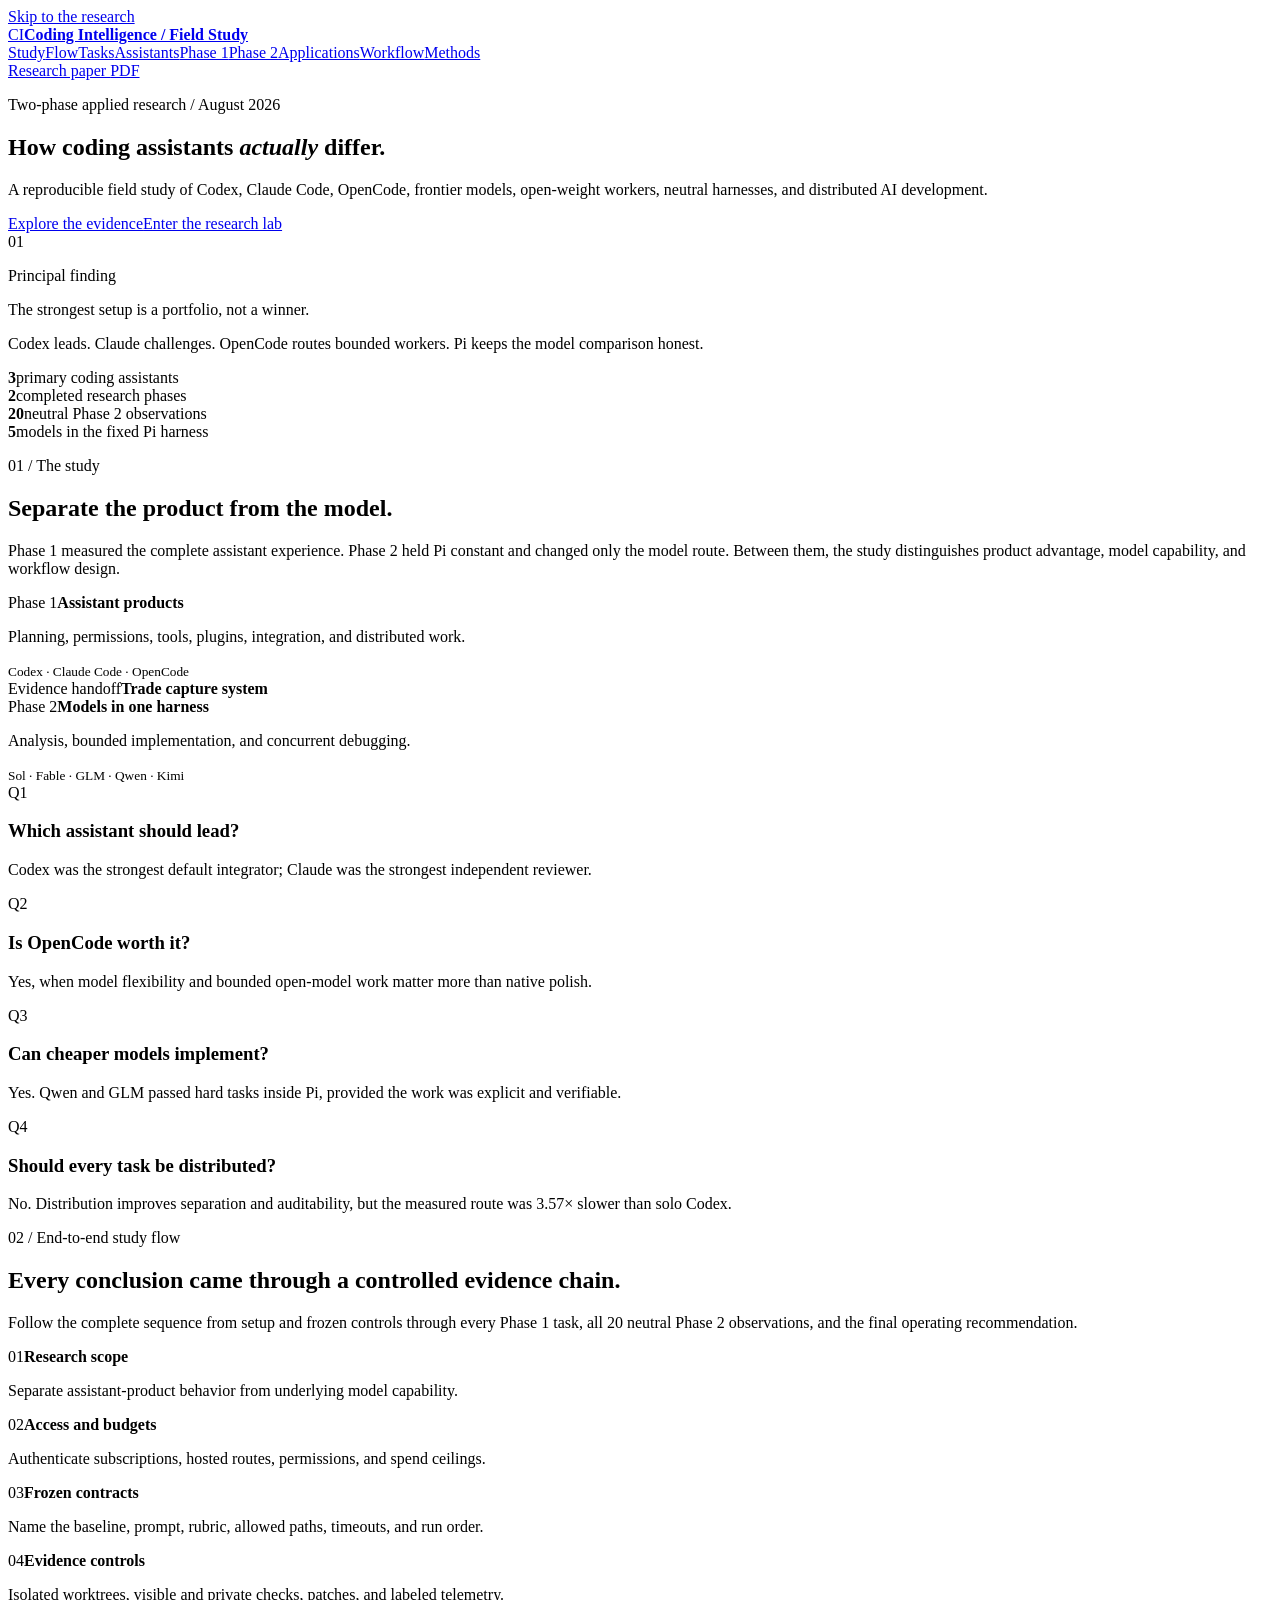
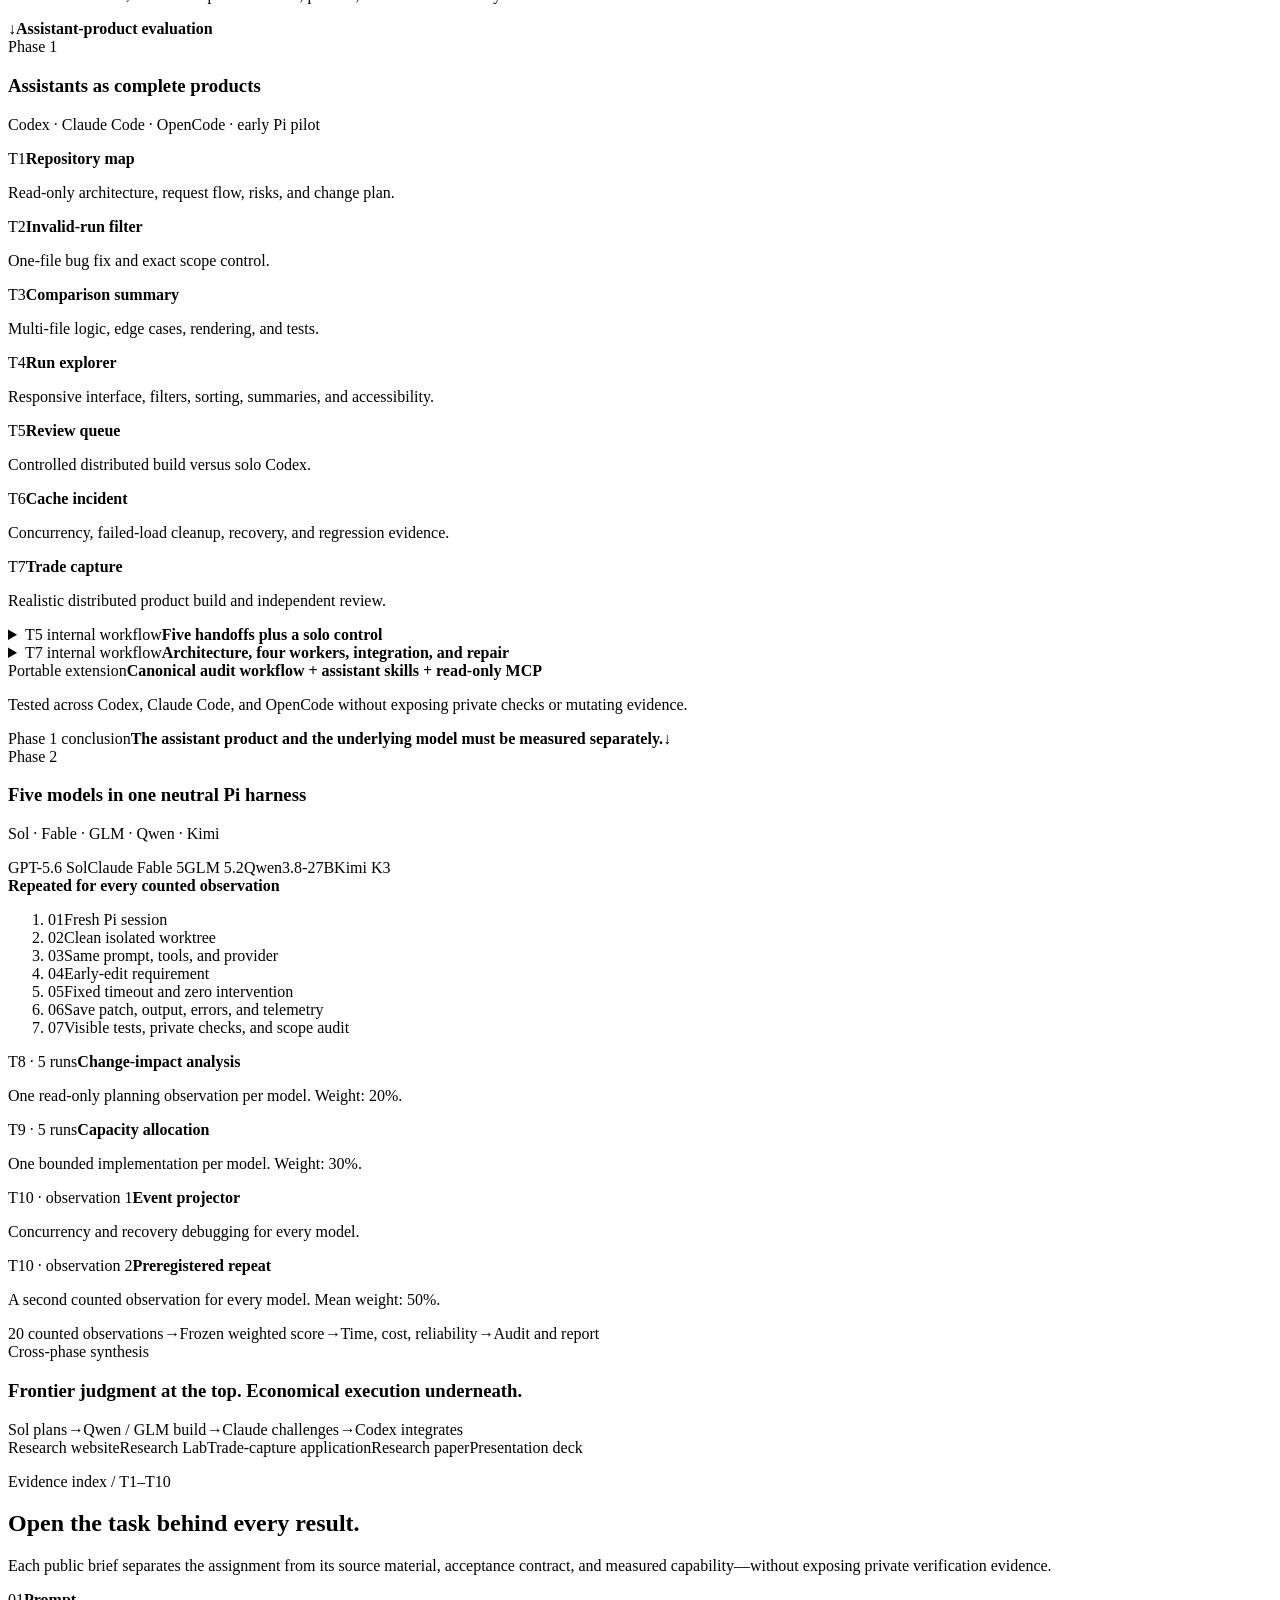
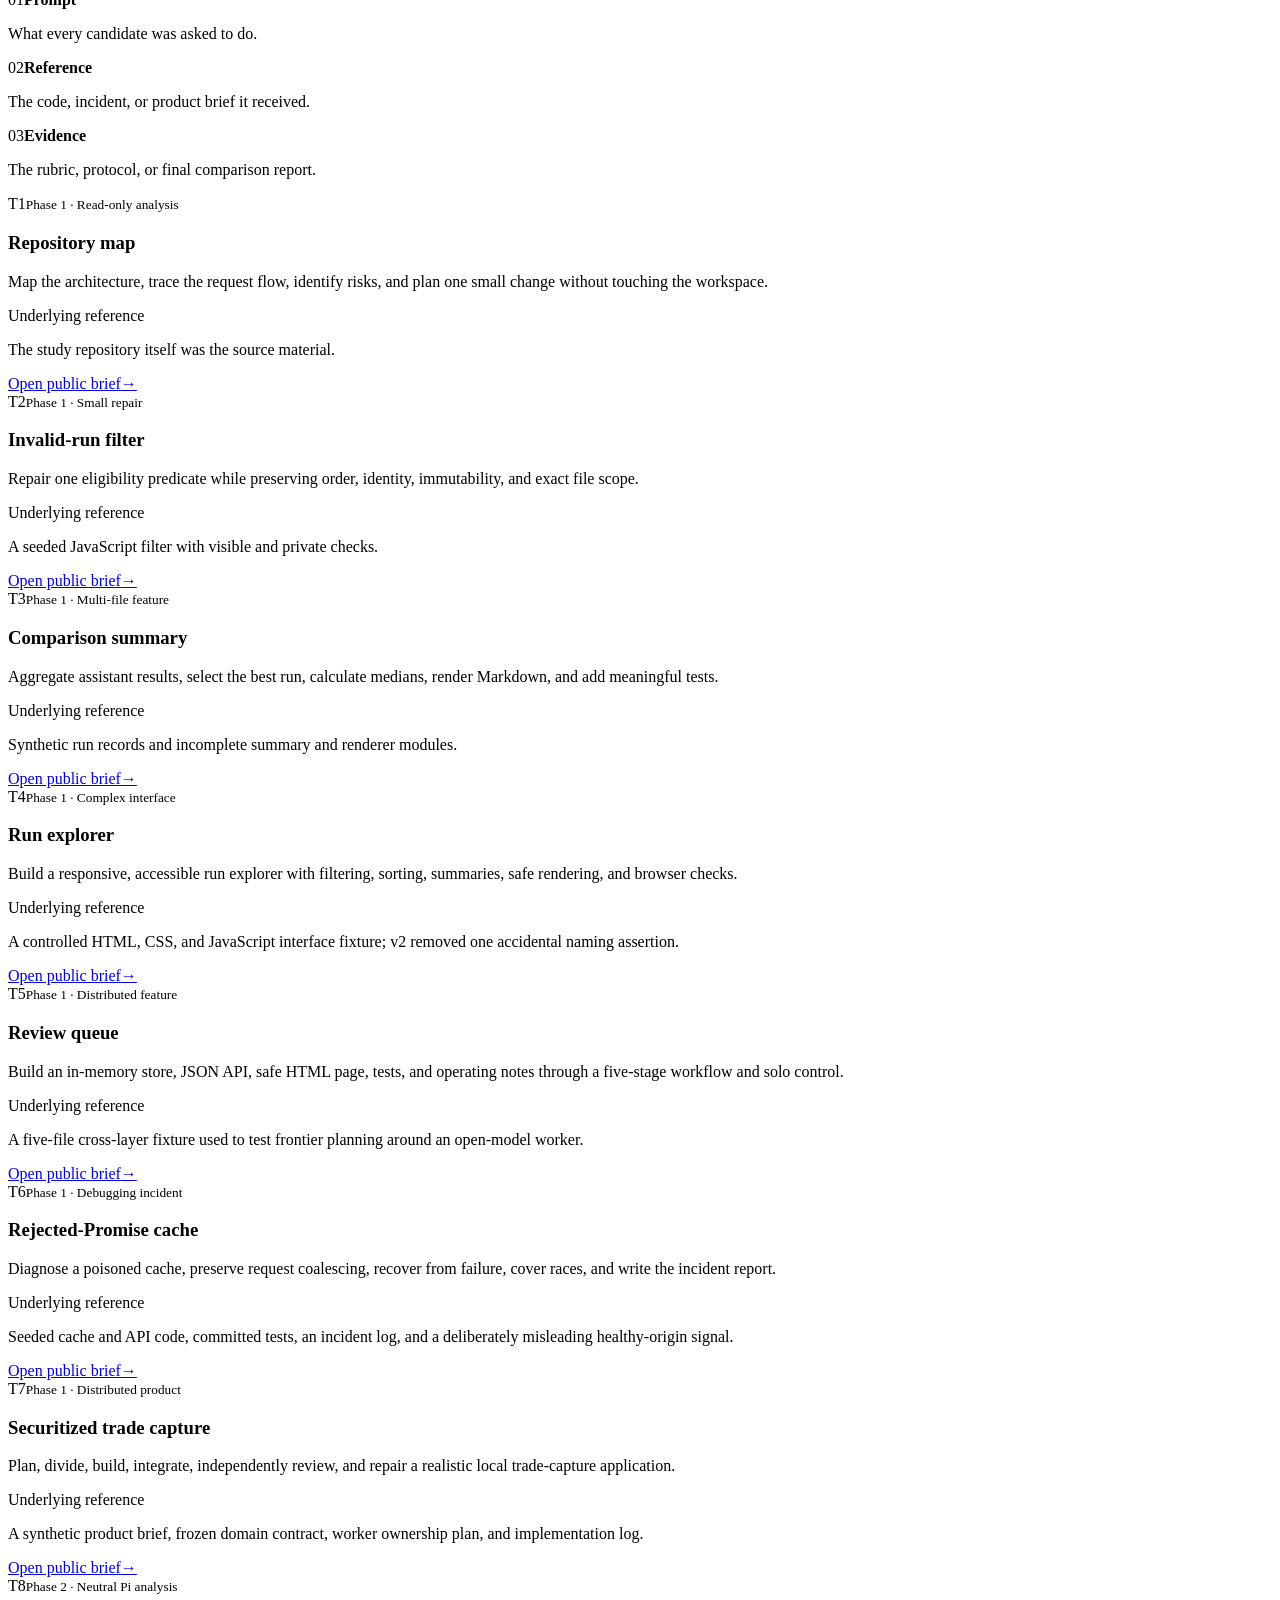
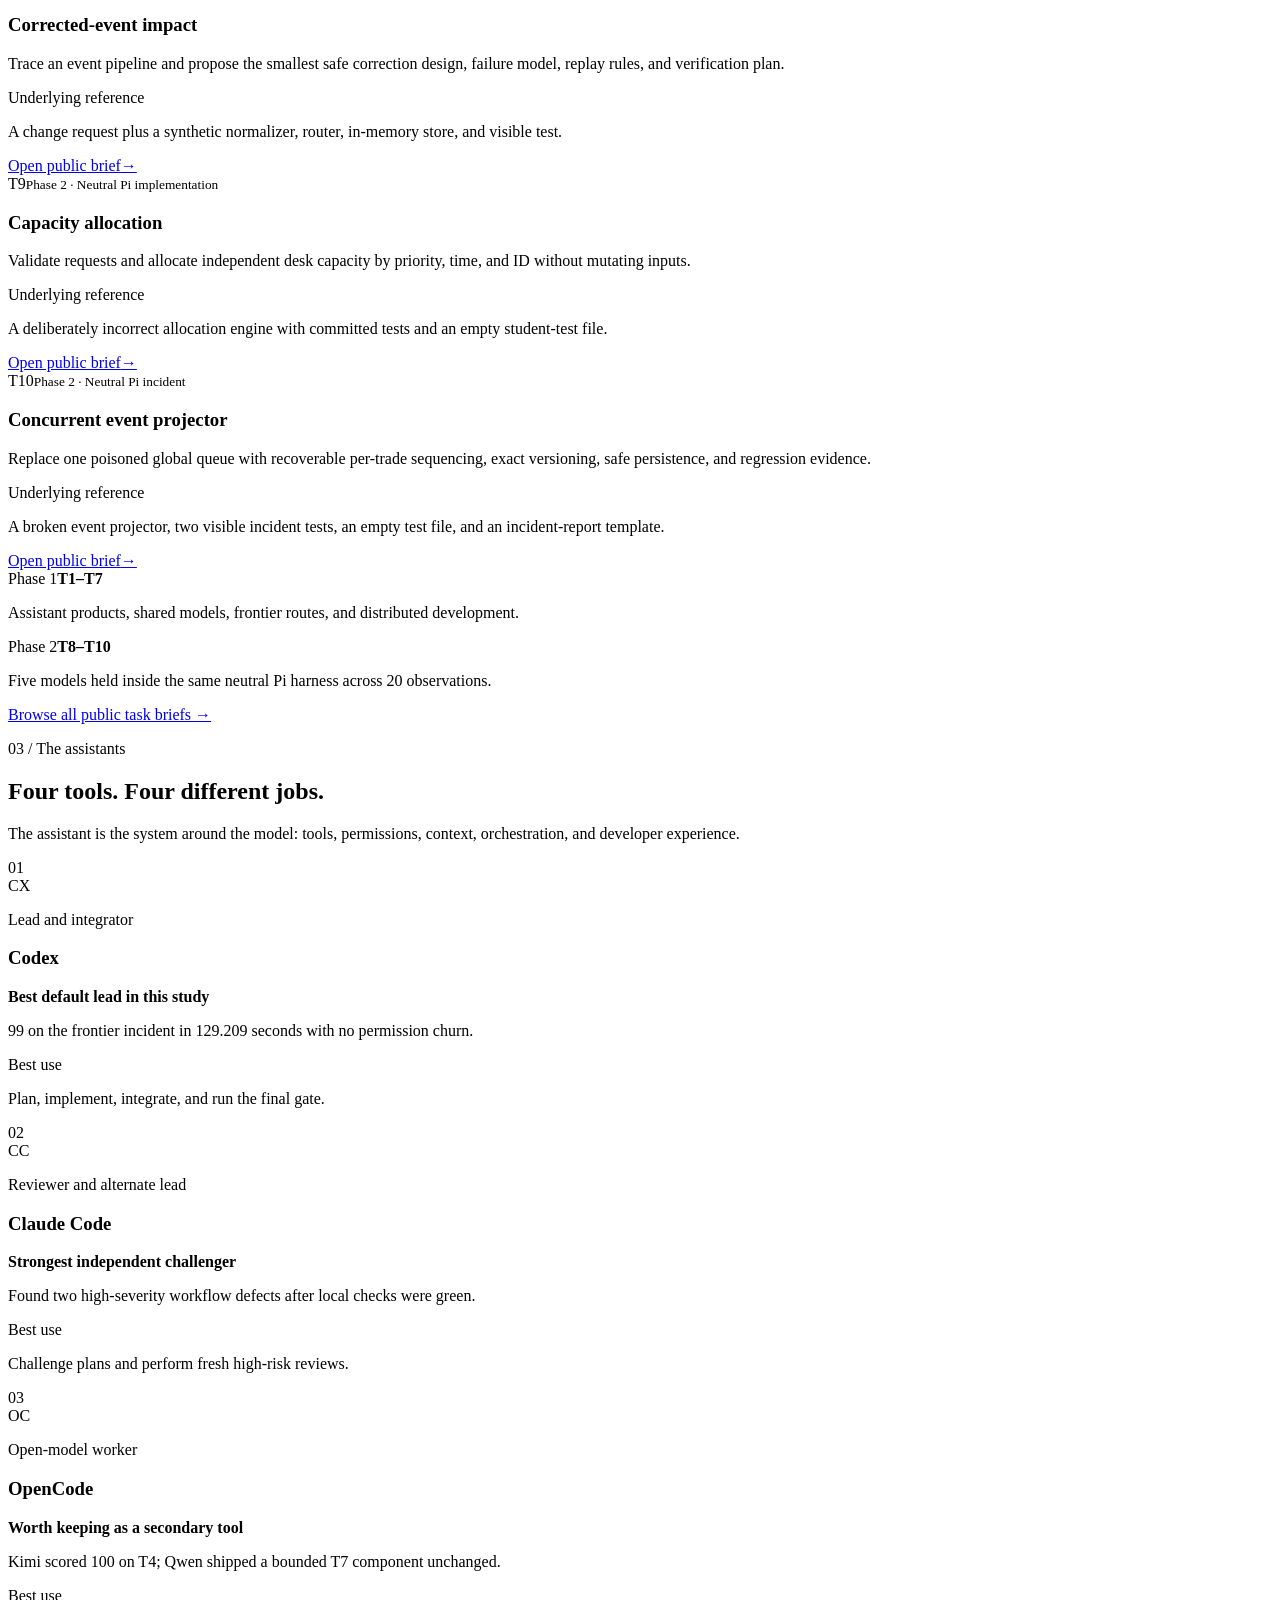
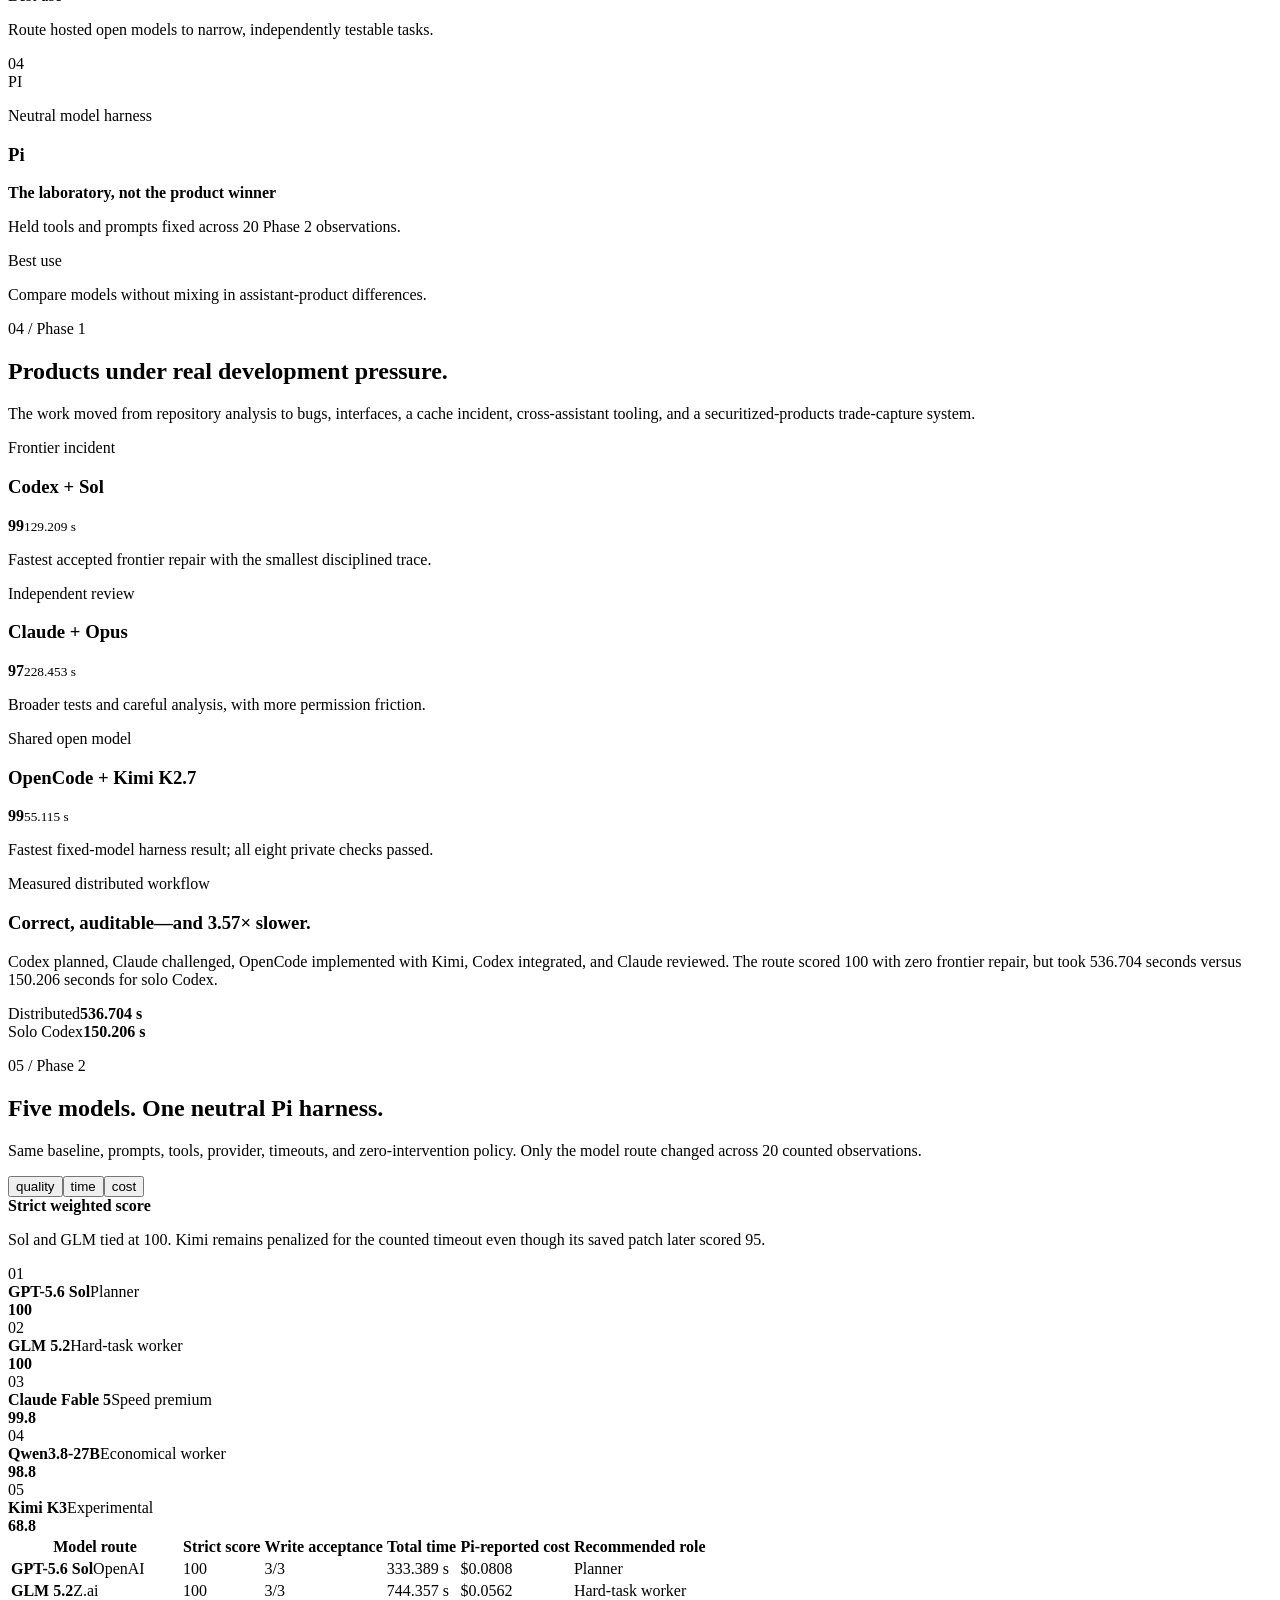
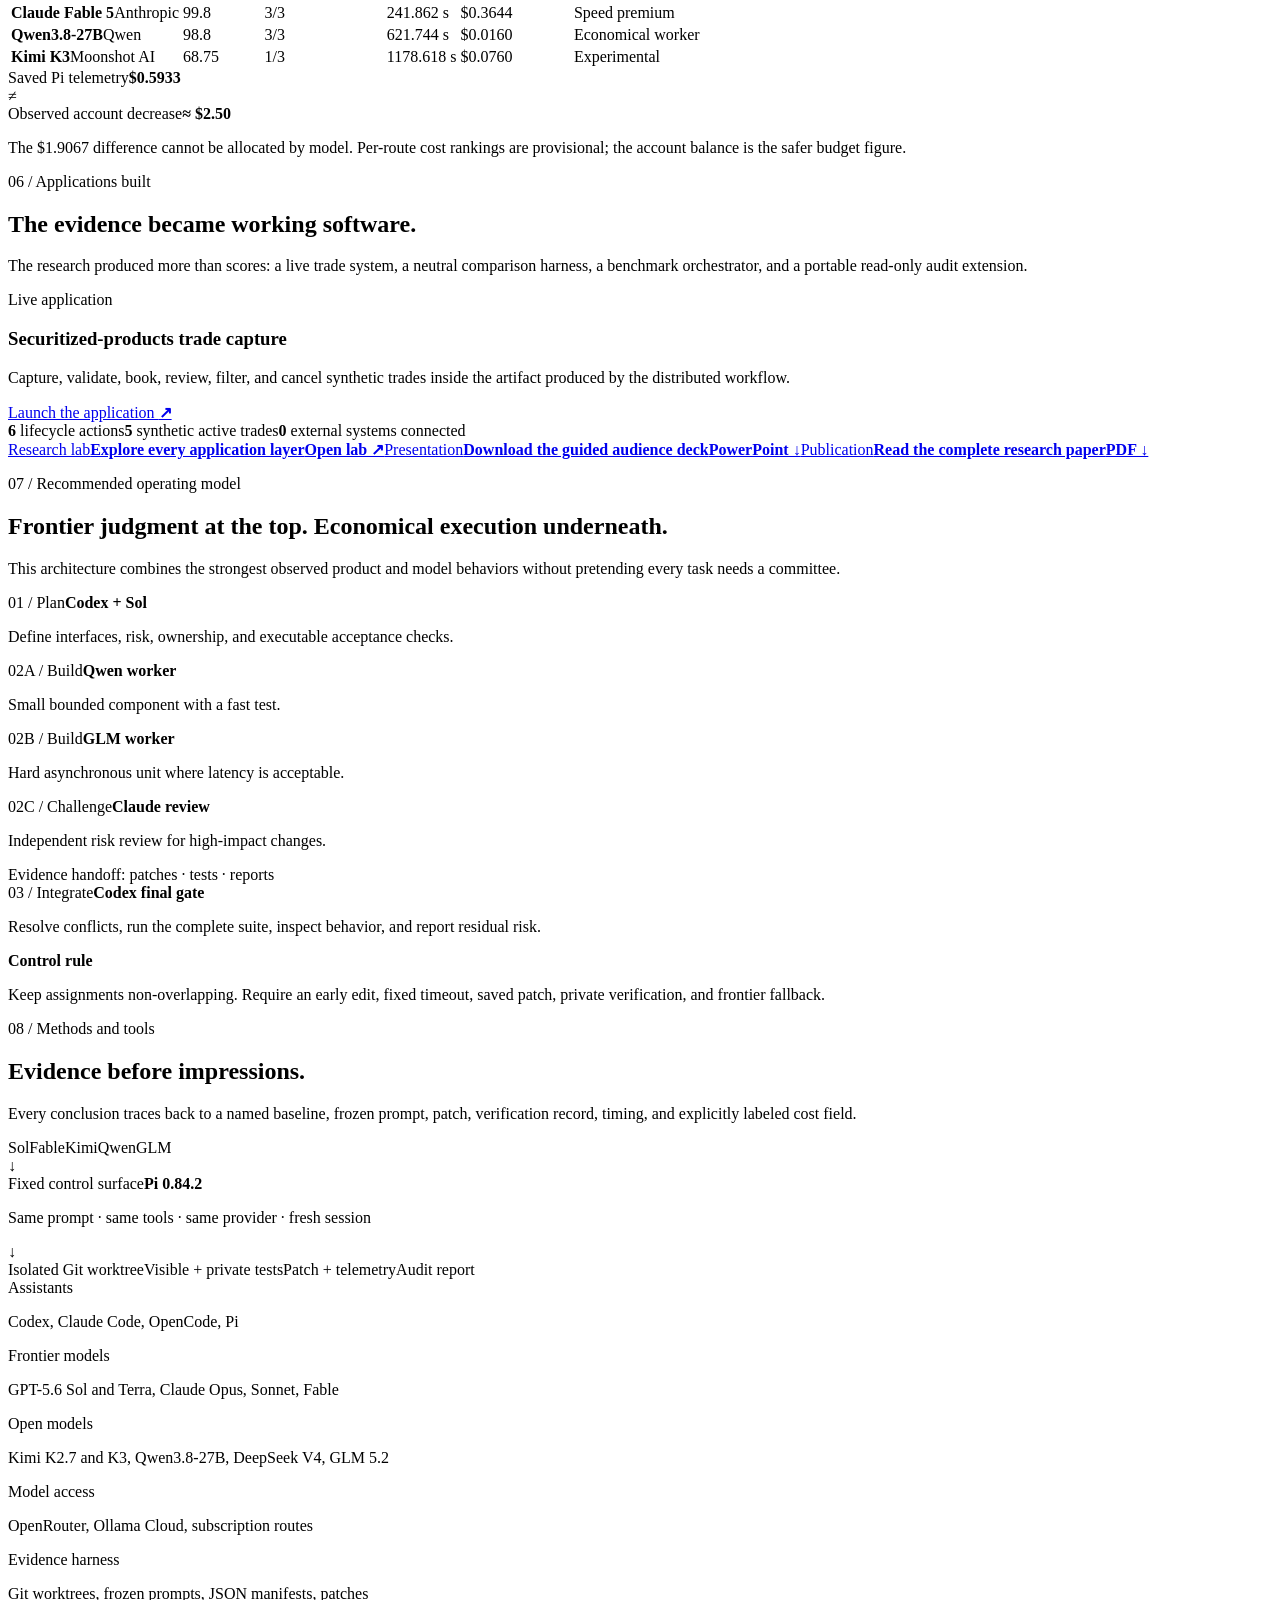
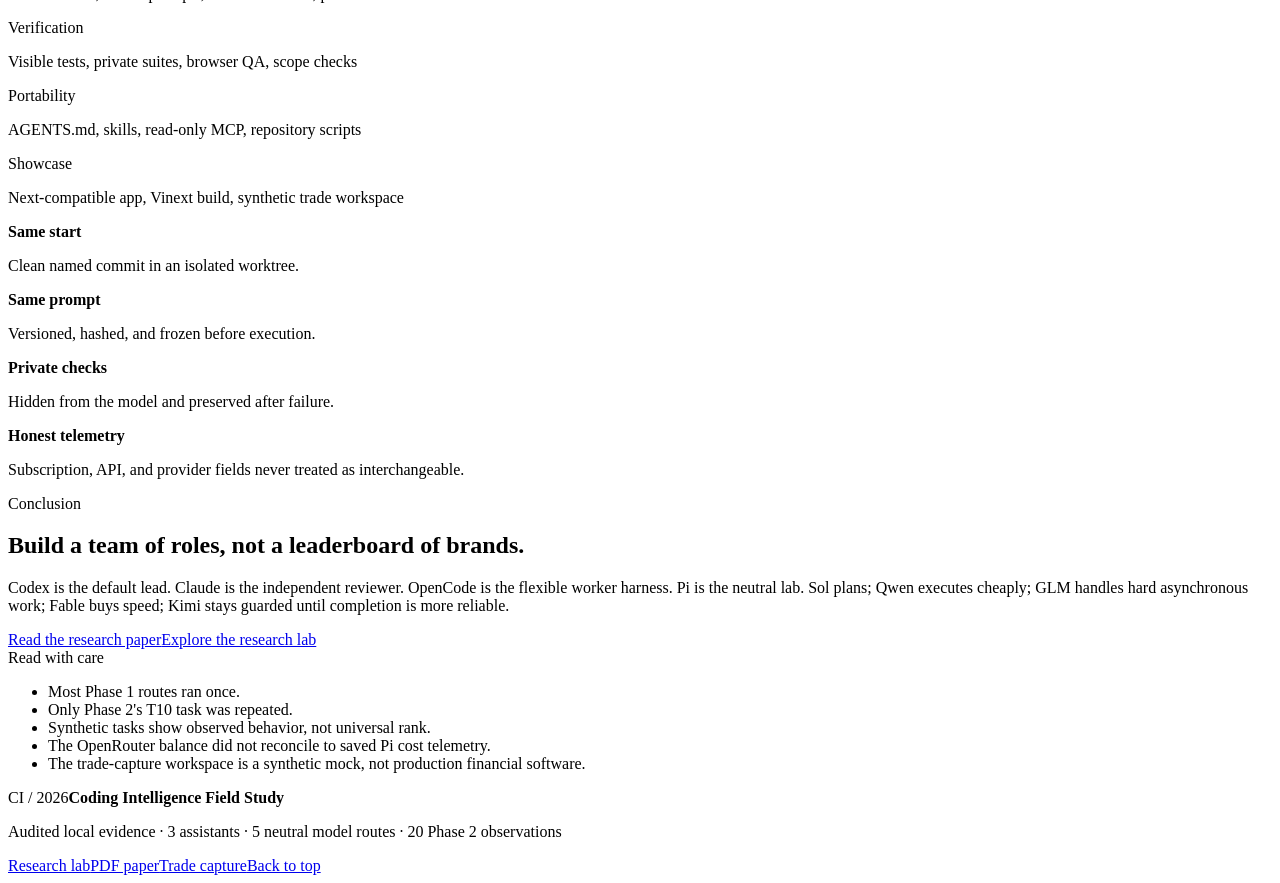
==== index.html @ 5eed21c1 "Publish self-contained task evidence briefs" ====
<!DOCTYPE html><html lang="en"><head><meta charSet="utf-8"/><meta name="viewport" content="width=device-width, initial-scale=1"/><link rel="preload" href="/coding-intelligence-field-study/_next/static/media/797e433ab948586e-s.p.08e28id.o-okb.woff2" as="font" crossorigin="" type="font/woff2"/><link rel="preload" href="/coding-intelligence-field-study/_next/static/media/caa3a2e1cccd8315-s.p.09~u27dqhyhd6.woff2" as="font" crossorigin="" type="font/woff2"/><link rel="stylesheet" href="/coding-intelligence-field-study/_next/static/chunks/0q8qmk-scejjh.css" data-precedence="next"/><link rel="preload" as="script" fetchPriority="low" href="/coding-intelligence-field-study/_next/static/chunks/0ht900cau6_ur.js"/><script src="/coding-intelligence-field-study/_next/static/chunks/054.mq1nx3nn-.js" async=""></script><script src="/coding-intelligence-field-study/_next/static/chunks/07lhk_q6pmm3r.js" async=""></script><script src="/coding-intelligence-field-study/_next/static/chunks/turbopack-10d4lg9v10xrq.js" async=""></script><script src="/coding-intelligence-field-study/_next/static/chunks/0dbhjjzl8qfwv.js" async=""></script><script src="/coding-intelligence-field-study/_next/static/chunks/0am-6v_j3~7bk.js" async=""></script><meta name="next-size-adjust" content=""/><title>Coding Intelligence Field Study | Assistants, Models, Orchestration</title><meta name="description" content="An evidence-backed field study of Codex, Claude Code, OpenCode, frontier and open-weight models, neutral harnesses, and distributed AI development."/><meta property="og:title" content="Coding Intelligence Field Study | Assistants, Models, Orchestration"/><meta property="og:description" content="An evidence-backed field study of Codex, Claude Code, OpenCode, frontier and open-weight models, neutral harnesses, and distributed AI development."/><meta property="og:image" content="http://localhost:3000/coding-intelligence-field-study/og.png"/><meta property="og:image:width" content="1717"/><meta property="og:image:height" content="916"/><meta property="og:type" content="website"/><meta name="twitter:card" content="summary_large_image"/><meta name="twitter:title" content="Coding Intelligence Field Study | Assistants, Models, Orchestration"/><meta name="twitter:description" content="An evidence-backed field study of Codex, Claude Code, OpenCode, frontier and open-weight models, neutral harnesses, and distributed AI development."/><meta name="twitter:image" content="http://localhost:3000/coding-intelligence-field-study/og.png"/><script src="/coding-intelligence-field-study/_next/static/chunks/03~yq9q893hmn.js" noModule=""></script></head><body class="geist_a71539c9-module__T19VSG__variable geist_mono_8d43a2aa-module__8Li5zG__variable antialiased"><div hidden=""><!--$--><!--/$--></div><a class="skip-link" href="#main-content">Skip to the research</a><div class="reading-progress" aria-hidden="true"><span style="width:0%"></span></div><header class="research-header"><a class="research-brand" href="#top" aria-label="Coding Intelligence Field Study home"><span>CI</span><strong>Coding Intelligence / Field Study</strong></a><nav aria-label="Research sections"><a href="#story">Study</a><a href="#study-flow">Flow</a><a href="#task-reference">Tasks</a><a href="#assistants">Assistants</a><a href="#phase-one">Phase 1</a><a href="#phase-two">Phase 2</a><a href="#applications">Applications</a><a href="#orchestration">Workflow</a><a href="#methods">Methods</a></nav><a class="header-paper-link" href="/coding-intelligence-field-study/research-paper.pdf">Research paper <span>PDF</span></a></header><main id="main-content"><section class="research-hero" id="top"><div class="hero-grid" aria-hidden="true"></div><div class="hero-copy"><p class="overline">Two-phase applied research / August 2026</p><h1>How coding assistants <em>actually</em> differ.</h1><p class="hero-lede">A reproducible field study of Codex, Claude Code, OpenCode, frontier models, open-weight workers, neutral harnesses, and distributed AI development.</p><div class="hero-actions"><a class="button button-primary" href="#story">Explore the evidence</a><a class="button button-secondary" href="/coding-intelligence-field-study/lab/">Enter the research lab</a></div></div><aside class="hero-finding" aria-label="Principal finding"><span class="finding-index">01</span><p class="finding-label">Principal finding</p><p class="finding-quote">The strongest setup is a portfolio, not a winner.</p><div class="finding-rule"></div><p>Codex leads. Claude challenges. OpenCode routes bounded workers. Pi keeps the model comparison honest.</p></aside><div class="hero-stats" aria-label="Study totals"><div><strong>3</strong><span>primary coding assistants</span></div><div><strong>2</strong><span>completed research phases</span></div><div><strong>20</strong><span>neutral Phase 2 observations</span></div><div><strong>5</strong><span>models in the fixed Pi harness</span></div></div></section><section class="narrative-section" id="story"><div class="section-intro"><p class="section-kicker">01 / The study</p><h2>Separate the product from the model.</h2><p>Phase 1 measured the complete assistant experience. Phase 2 held Pi constant and changed only the model route. Between them, the study distinguishes product advantage, model capability, and workflow design.</p></div><div class="study-map" aria-label="Two phase study map"><article class="map-node map-node-primary"><span>Phase 1</span><strong>Assistant products</strong><p>Planning, permissions, tools, plugins, integration, and distributed work.</p><small>Codex · Claude Code · OpenCode</small></article><div class="map-bridge"><span>Evidence handoff</span><i aria-hidden="true"></i><b>Trade capture system</b></div><article class="map-node"><span>Phase 2</span><strong>Models in one harness</strong><p>Analysis, bounded implementation, and concurrent debugging.</p><small>Sol · Fable · GLM · Qwen · Kimi</small></article></div><div class="research-question-grid"><article><span>Q1</span><h3>Which assistant should lead?</h3><p>Codex was the strongest default integrator; Claude was the strongest independent reviewer.</p></article><article><span>Q2</span><h3>Is OpenCode worth it?</h3><p>Yes, when model flexibility and bounded open-model work matter more than native polish.</p></article><article><span>Q3</span><h3>Can cheaper models implement?</h3><p>Yes. Qwen and GLM passed hard tasks inside Pi, provided the work was explicit and verifiable.</p></article><article><span>Q4</span><h3>Should every task be distributed?</h3><p>No. Distribution improves separation and auditability, but the measured route was 3.57× slower than solo Codex.</p></article></div></section><section class="study-flow-section" id="study-flow"><div class="section-intro split-intro"><div><p class="section-kicker">02 / End-to-end study flow</p><h2>Every conclusion came through a controlled evidence chain.</h2></div><p>Follow the complete sequence from setup and frozen controls through every Phase 1 task, all 20 neutral Phase 2 observations, and the final operating recommendation.</p></div><div class="flow-foundation" aria-label="Study foundation"><article><span>01</span><strong>Research scope</strong><p>Separate assistant-product behavior from underlying model capability.</p></article><article><span>02</span><strong>Access and budgets</strong><p>Authenticate subscriptions, hosted routes, permissions, and spend ceilings.</p></article><article><span>03</span><strong>Frozen contracts</strong><p>Name the baseline, prompt, rubric, allowed paths, timeouts, and run order.</p></article><article><span>04</span><strong>Evidence controls</strong><p>Isolated worktrees, visible and private checks, patches, and labeled telemetry.</p></article></div><div class="flow-connector" aria-hidden="true"><span>↓</span><b>Assistant-product evaluation</b></div><article class="flow-phase flow-phase-one"><header><div><span>Phase 1</span><h3>Assistants as complete products</h3></div><p>Codex · Claude Code · OpenCode · early Pi pilot</p></header><div class="flow-task-rail" aria-label="Phase 1 task sequence"><article><span>T1</span><strong>Repository map</strong><p>Read-only architecture, request flow, risks, and change plan.</p></article><article><span>T2</span><strong>Invalid-run filter</strong><p>One-file bug fix and exact scope control.</p></article><article><span>T3</span><strong>Comparison summary</strong><p>Multi-file logic, edge cases, rendering, and tests.</p></article><article><span>T4</span><strong>Run explorer</strong><p>Responsive interface, filters, sorting, summaries, and accessibility.</p></article><article><span>T5</span><strong>Review queue</strong><p>Controlled distributed build versus solo Codex.</p></article><article><span>T6</span><strong>Cache incident</strong><p>Concurrency, failed-load cleanup, recovery, and regression evidence.</p></article><article><span>T7</span><strong>Trade capture</strong><p>Realistic distributed product build and independent review.</p></article></div><div class="flow-detail-grid"><details><summary><span>T5 internal workflow</span><strong>Five handoffs plus a solo control</strong></summary><div class="flow-mini-chain"><article><span>Plan</span><strong>Codex + Sol</strong><p>Freeze architecture, ownership, and acceptance checks.</p></article><i aria-hidden="true">→</i><article><span>Challenge</span><strong>Claude + Opus</strong><p>Identify blocking gaps before implementation.</p></article><i aria-hidden="true">→</i><article><span>Build</span><strong>OpenCode + Kimi</strong><p>Implement exactly the owned files.</p></article><i aria-hidden="true">→</i><article><span>Integrate</span><strong>Codex</strong><p>Apply the patch and run the complete gate.</p></article><i aria-hidden="true">→</i><article><span>Review</span><strong>Claude</strong><p>Perform an independent final assessment.</p></article></div><p class="flow-control-note"><strong>Control:</strong> solo Codex completed the same task for the score-and-time comparison.</p></details><details><summary><span>T7 internal workflow</span><strong>Architecture, four workers, integration, and repair</strong></summary><div class="flow-plan-review"><article><span>Architecture</span><strong>Codex + Sol</strong></article><i>→</i><article><span>Challenge</span><strong>Claude + Opus</strong></article></div><div class="flow-worker-grid"><article><span>Domain</span><strong>Codex + Terra</strong><p>Types, calculations, validation, lifecycle, seed data, and tests.</p></article><article><span>Ticket</span><strong>Claude + Sonnet</strong><p>Accessible securitized-products trade entry.</p></article><article><span>Insights</span><strong>OpenCode + Qwen</strong><p>Small desk exposure and activity component.</p></article><article><span>Workspace</span><strong>OpenCode + Kimi</strong><p>State, blotter, review surface, and visual system.</p></article></div><div class="flow-integration-line"><span>↓</span><strong>Codex + Sol integration</strong><span>→</span><strong>Claude + Opus review</strong><span>→</span><strong>Codex repair and browser gate</strong></div></details><div class="flow-portable-extension"><span>Portable extension</span><strong>Canonical audit workflow + assistant skills + read-only MCP</strong><p>Tested across Codex, Claude Code, and OpenCode without exposing private checks or mutating evidence.</p></div></div></article><div class="flow-handoff"><span>Phase 1 conclusion</span><strong>The assistant product and the underlying model must be measured separately.</strong><i aria-hidden="true">↓</i></div><article class="flow-phase flow-phase-two"><header><div><span>Phase 2</span><h3>Five models in one neutral Pi harness</h3></div><p>Sol · Fable · GLM · Qwen · Kimi</p></header><div class="flow-model-chips" aria-label="Phase 2 model routes"><span>GPT-5.6 Sol</span><span>Claude Fable 5</span><span>GLM 5.2</span><span>Qwen3.8-27B</span><span>Kimi K3</span></div><div class="flow-neutral-loop"><strong>Repeated for every counted observation</strong><ol><li><span>01</span>Fresh Pi session</li><li><span>02</span>Clean isolated worktree</li><li><span>03</span>Same prompt, tools, and provider</li><li><span>04</span>Early-edit requirement</li><li><span>05</span>Fixed timeout and zero intervention</li><li><span>06</span>Save patch, output, errors, and telemetry</li><li><span>07</span>Visible tests, private checks, and scope audit</li></ol></div><div class="flow-task-rail flow-phase-two-rail" aria-label="Phase 2 task sequence"><article><span>T8 · 5 runs</span><strong>Change-impact analysis</strong><p>One read-only planning observation per model. Weight: 20%.</p></article><article><span>T9 · 5 runs</span><strong>Capacity allocation</strong><p>One bounded implementation per model. Weight: 30%.</p></article><article><span>T10 · observation 1</span><strong>Event projector</strong><p>Concurrency and recovery debugging for every model.</p></article><article><span>T10 · observation 2</span><strong>Preregistered repeat</strong><p>A second counted observation for every model. Mean weight: 50%.</p></article></div><div class="flow-score-line"><span>20 counted observations</span><i>→</i><span>Frozen weighted score</span><i>→</i><span>Time, cost, reliability</span><i>→</i><span>Audit and report</span></div></article><div class="flow-synthesis"><div><span>Cross-phase synthesis</span><h3>Frontier judgment at the top. Economical execution underneath.</h3></div><div class="flow-synthesis-chain"><span>Sol plans</span><i>→</i><span>Qwen / GLM build</span><i>→</i><span>Claude challenges</span><i>→</i><span>Codex integrates</span></div><div class="flow-output-list"><span>Research website</span><span>Research Lab</span><span>Trade-capture application</span><span>Research paper</span><span>Presentation deck</span></div></div></section><section class="task-reference-section" id="task-reference"><div class="section-intro split-intro"><div><p class="section-kicker">Evidence index / T1–T10</p><h2>Open the task behind every result.</h2></div><p>Each public brief separates the assignment from its source material, acceptance contract, and measured capability—without exposing private verification evidence.</p></div><div class="reference-key" aria-label="How to use the task references"><div><span>01</span><strong>Prompt</strong><p>What every candidate was asked to do.</p></div><div><span>02</span><strong>Reference</strong><p>The code, incident, or product brief it received.</p></div><div><span>03</span><strong>Evidence</strong><p>The rubric, protocol, or final comparison report.</p></div></div><div class="task-reference-grid"><article class="task-reference-card "><header><span>T1</span><small>Phase 1 · Read-only analysis</small></header><h3>Repository map</h3><p>Map the architecture, trace the request flow, identify risks, and plan one small change without touching the workspace.</p><div class="task-source"><span>Underlying reference</span><p>The study repository itself was the source material.</p></div><nav aria-label="T1 evidence links"><a href="/coding-intelligence-field-study/tasks/#t1">Open public brief<span aria-hidden="true">→</span></a></nav></article><article class="task-reference-card "><header><span>T2</span><small>Phase 1 · Small repair</small></header><h3>Invalid-run filter</h3><p>Repair one eligibility predicate while preserving order, identity, immutability, and exact file scope.</p><div class="task-source"><span>Underlying reference</span><p>A seeded JavaScript filter with visible and private checks.</p></div><nav aria-label="T2 evidence links"><a href="/coding-intelligence-field-study/tasks/#t2">Open public brief<span aria-hidden="true">→</span></a></nav></article><article class="task-reference-card "><header><span>T3</span><small>Phase 1 · Multi-file feature</small></header><h3>Comparison summary</h3><p>Aggregate assistant results, select the best run, calculate medians, render Markdown, and add meaningful tests.</p><div class="task-source"><span>Underlying reference</span><p>Synthetic run records and incomplete summary and renderer modules.</p></div><nav aria-label="T3 evidence links"><a href="/coding-intelligence-field-study/tasks/#t3">Open public brief<span aria-hidden="true">→</span></a></nav></article><article class="task-reference-card "><header><span>T4</span><small>Phase 1 · Complex interface</small></header><h3>Run explorer</h3><p>Build a responsive, accessible run explorer with filtering, sorting, summaries, safe rendering, and browser checks.</p><div class="task-source"><span>Underlying reference</span><p>A controlled HTML, CSS, and JavaScript interface fixture; v2 removed one accidental naming assertion.</p></div><nav aria-label="T4 evidence links"><a href="/coding-intelligence-field-study/tasks/#t4">Open public brief<span aria-hidden="true">→</span></a></nav></article><article class="task-reference-card "><header><span>T5</span><small>Phase 1 · Distributed feature</small></header><h3>Review queue</h3><p>Build an in-memory store, JSON API, safe HTML page, tests, and operating notes through a five-stage workflow and solo control.</p><div class="task-source"><span>Underlying reference</span><p>A five-file cross-layer fixture used to test frontier planning around an open-model worker.</p></div><nav aria-label="T5 evidence links"><a href="/coding-intelligence-field-study/tasks/#t5">Open public brief<span aria-hidden="true">→</span></a></nav></article><article class="task-reference-card "><header><span>T6</span><small>Phase 1 · Debugging incident</small></header><h3>Rejected-Promise cache</h3><p>Diagnose a poisoned cache, preserve request coalescing, recover from failure, cover races, and write the incident report.</p><div class="task-source"><span>Underlying reference</span><p>Seeded cache and API code, committed tests, an incident log, and a deliberately misleading healthy-origin signal.</p></div><nav aria-label="T6 evidence links"><a href="/coding-intelligence-field-study/tasks/#t6">Open public brief<span aria-hidden="true">→</span></a></nav></article><article class="task-reference-card task-reference-featured"><header><span>T7</span><small>Phase 1 · Distributed product</small></header><h3>Securitized trade capture</h3><p>Plan, divide, build, integrate, independently review, and repair a realistic local trade-capture application.</p><div class="task-source"><span>Underlying reference</span><p>A synthetic product brief, frozen domain contract, worker ownership plan, and implementation log.</p></div><nav aria-label="T7 evidence links"><a href="/coding-intelligence-field-study/tasks/#t7">Open public brief<span aria-hidden="true">→</span></a></nav></article><article class="task-reference-card "><header><span>T8</span><small>Phase 2 · Neutral Pi analysis</small></header><h3>Corrected-event impact</h3><p>Trace an event pipeline and propose the smallest safe correction design, failure model, replay rules, and verification plan.</p><div class="task-source"><span>Underlying reference</span><p>A change request plus a synthetic normalizer, router, in-memory store, and visible test.</p></div><nav aria-label="T8 evidence links"><a href="/coding-intelligence-field-study/tasks/#t8">Open public brief<span aria-hidden="true">→</span></a></nav></article><article class="task-reference-card "><header><span>T9</span><small>Phase 2 · Neutral Pi implementation</small></header><h3>Capacity allocation</h3><p>Validate requests and allocate independent desk capacity by priority, time, and ID without mutating inputs.</p><div class="task-source"><span>Underlying reference</span><p>A deliberately incorrect allocation engine with committed tests and an empty student-test file.</p></div><nav aria-label="T9 evidence links"><a href="/coding-intelligence-field-study/tasks/#t9">Open public brief<span aria-hidden="true">→</span></a></nav></article><article class="task-reference-card "><header><span>T10</span><small>Phase 2 · Neutral Pi incident</small></header><h3>Concurrent event projector</h3><p>Replace one poisoned global queue with recoverable per-trade sequencing, exact versioning, safe persistence, and regression evidence.</p><div class="task-source"><span>Underlying reference</span><p>A broken event projector, two visible incident tests, an empty test file, and an incident-report template.</p></div><nav aria-label="T10 evidence links"><a href="/coding-intelligence-field-study/tasks/#t10">Open public brief<span aria-hidden="true">→</span></a></nav></article></div><div class="reference-footer"><div><span>Phase 1</span><strong>T1–T7</strong><p>Assistant products, shared models, frontier routes, and distributed development.</p></div><div><span>Phase 2</span><strong>T8–T10</strong><p>Five models held inside the same neutral Pi harness across 20 observations.</p></div><a href="/coding-intelligence-field-study/tasks/">Browse all public task briefs <span aria-hidden="true">→</span></a></div></section><section class="dark-section" id="assistants"><div class="section-intro section-intro-light"><p class="section-kicker">03 / The assistants</p><h2>Four tools. Four different jobs.</h2><p>The assistant is the system around the model: tools, permissions, context, orchestration, and developer experience.</p></div><div class="assistant-showcase"><article class="assistant-result"><div class="assistant-number">0<!-- -->1</div><div class="assistant-identity"><span>CX</span><p>Lead and integrator</p></div><h3>Codex</h3><strong>Best default lead in this study</strong><p>99 on the frontier incident in 129.209 seconds with no permission churn.</p><div class="assistant-use"><span>Best use</span><p>Plan, implement, integrate, and run the final gate.</p></div></article><article class="assistant-result"><div class="assistant-number">0<!-- -->2</div><div class="assistant-identity"><span>CC</span><p>Reviewer and alternate lead</p></div><h3>Claude Code</h3><strong>Strongest independent challenger</strong><p>Found two high-severity workflow defects after local checks were green.</p><div class="assistant-use"><span>Best use</span><p>Challenge plans and perform fresh high-risk reviews.</p></div></article><article class="assistant-result"><div class="assistant-number">0<!-- -->3</div><div class="assistant-identity"><span>OC</span><p>Open-model worker</p></div><h3>OpenCode</h3><strong>Worth keeping as a secondary tool</strong><p>Kimi scored 100 on T4; Qwen shipped a bounded T7 component unchanged.</p><div class="assistant-use"><span>Best use</span><p>Route hosted open models to narrow, independently testable tasks.</p></div></article><article class="assistant-result"><div class="assistant-number">0<!-- -->4</div><div class="assistant-identity"><span>PI</span><p>Neutral model harness</p></div><h3>Pi</h3><strong>The laboratory, not the product winner</strong><p>Held tools and prompts fixed across 20 Phase 2 observations.</p><div class="assistant-use"><span>Best use</span><p>Compare models without mixing in assistant-product differences.</p></div></article></div></section><section class="narrative-section" id="phase-one"><div class="section-intro split-intro"><div><p class="section-kicker">04 / Phase 1</p><h2>Products under real development pressure.</h2></div><p>The work moved from repository analysis to bugs, interfaces, a cache incident, cross-assistant tooling, and a securitized-products trade-capture system.</p></div><div class="evidence-cards"><article><span>Frontier incident</span><h3>Codex + Sol</h3><div class="evidence-numbers"><strong>99</strong><small>129.209 s</small></div><p>Fastest accepted frontier repair with the smallest disciplined trace.</p></article><article><span>Independent review</span><h3>Claude + Opus</h3><div class="evidence-numbers"><strong>97</strong><small>228.453 s</small></div><p>Broader tests and careful analysis, with more permission friction.</p></article><article><span>Shared open model</span><h3>OpenCode + Kimi K2.7</h3><div class="evidence-numbers"><strong>99</strong><small>55.115 s</small></div><p>Fastest fixed-model harness result; all eight private checks passed.</p></article></div><div class="distributed-proof"><div class="proof-copy"><p class="section-kicker">Measured distributed workflow</p><h3>Correct, auditable—and 3.57× slower.</h3><p>Codex planned, Claude challenged, OpenCode implemented with Kimi, Codex integrated, and Claude reviewed. The route scored 100 with zero frontier repair, but took 536.704 seconds versus 150.206 seconds for solo Codex.</p></div><div class="proof-bars" aria-label="Distributed workflow time comparison"><div><span>Distributed</span><i style="width:100%"></i><strong>536.704 s</strong></div><div><span>Solo Codex</span><i style="width:28%"></i><strong>150.206 s</strong></div></div></div></section><section class="model-section" id="phase-two"><div class="section-intro split-intro"><div><p class="section-kicker">05 / Phase 2</p><h2>Five models. One neutral Pi harness.</h2></div><p>Same baseline, prompts, tools, provider, timeouts, and zero-intervention policy. Only the model route changed across 20 counted observations.</p></div><div class="metric-switcher" role="group" aria-label="Choose model comparison metric"><button type="button" aria-pressed="true">quality</button><button type="button" aria-pressed="false">time</button><button type="button" aria-pressed="false">cost</button></div><div class="metric-board"><div class="metric-board-head"><strong>Strict weighted score</strong><p>Sol and GLM tied at 100. Kimi remains penalized for the counted timeout even though its saved patch later scored 95.</p></div><div class="metric-bars"><div class="metric-row"><span class="metric-rank">0<!-- -->1</span><div class="metric-name"><strong>GPT-5.6 Sol</strong><span>Planner</span></div><div class="metric-track"><i style="--bar-width:100%"></i></div><strong class="metric-value">100</strong></div><div class="metric-row"><span class="metric-rank">0<!-- -->2</span><div class="metric-name"><strong>GLM 5.2</strong><span>Hard-task worker</span></div><div class="metric-track"><i style="--bar-width:100%"></i></div><strong class="metric-value">100</strong></div><div class="metric-row"><span class="metric-rank">0<!-- -->3</span><div class="metric-name"><strong>Claude Fable 5</strong><span>Speed premium</span></div><div class="metric-track"><i style="--bar-width:99.8%"></i></div><strong class="metric-value">99.8</strong></div><div class="metric-row"><span class="metric-rank">0<!-- -->4</span><div class="metric-name"><strong>Qwen3.8-27B</strong><span>Economical worker</span></div><div class="metric-track"><i style="--bar-width:98.8%"></i></div><strong class="metric-value">98.8</strong></div><div class="metric-row"><span class="metric-rank">0<!-- -->5</span><div class="metric-name"><strong>Kimi K3</strong><span>Experimental</span></div><div class="metric-track"><i style="--bar-width:68.75%"></i></div><strong class="metric-value">68.8</strong></div></div></div><div class="table-shell" role="region" aria-label="Phase 2 model results" tabindex="0"><table><thead><tr><th>Model route</th><th>Strict score</th><th>Write acceptance</th><th>Total time</th><th>Pi-reported cost</th><th>Recommended role</th></tr></thead><tbody><tr><td><strong>GPT-5.6 Sol</strong><span>OpenAI</span></td><td>100</td><td>3/3</td><td>333.389<!-- --> s</td><td>$<!-- -->0.0808</td><td>Planner</td></tr><tr><td><strong>GLM 5.2</strong><span>Z.ai</span></td><td>100</td><td>3/3</td><td>744.357<!-- --> s</td><td>$<!-- -->0.0562</td><td>Hard-task worker</td></tr><tr><td><strong>Claude Fable 5</strong><span>Anthropic</span></td><td>99.8</td><td>3/3</td><td>241.862<!-- --> s</td><td>$<!-- -->0.3644</td><td>Speed premium</td></tr><tr><td><strong>Qwen3.8-27B</strong><span>Qwen</span></td><td>98.8</td><td>3/3</td><td>621.744<!-- --> s</td><td>$<!-- -->0.0160</td><td>Economical worker</td></tr><tr><td><strong>Kimi K3</strong><span>Moonshot AI</span></td><td>68.75</td><td>1/3</td><td>1178.618<!-- --> s</td><td>$<!-- -->0.0760</td><td>Experimental</td></tr></tbody></table></div><div class="cost-reconciliation"><div><span>Saved Pi telemetry</span><strong>$0.5933</strong></div><div class="cost-plus">≠</div><div><span>Observed account decrease</span><strong>≈ $2.50</strong></div><p>The $1.9067 difference cannot be allocated by model. Per-route cost rankings are provisional; the account balance is the safer budget figure.</p></div></section><section class="application-section" id="applications"><div class="section-intro split-intro"><div><p class="section-kicker">06 / Applications built</p><h2>The evidence became working software.</h2></div><p>The research produced more than scores: a live trade system, a neutral comparison harness, a benchmark orchestrator, and a portable read-only audit extension.</p></div><div class="application-feature"><div class="application-feature-copy"><span>Live application</span><h3>Securitized-products trade capture</h3><p>Capture, validate, book, review, filter, and cancel synthetic trades inside the artifact produced by the distributed workflow.</p><a href="/coding-intelligence-field-study/trade-capture/">Launch the application <b aria-hidden="true">↗</b></a></div><div class="application-feature-stats" aria-label="Trade application capabilities"><span><strong>6</strong> lifecycle actions</span><span><strong>5</strong> synthetic active trades</span><span><strong>0</strong> external systems connected</span></div></div><div class="application-links"><a href="/coding-intelligence-field-study/lab/"><span>Research lab</span><strong>Explore every application layer</strong><b>Open lab ↗</b></a><a href="/coding-intelligence-field-study/presentation-deck.pptx"><span>Presentation</span><strong>Download the guided audience deck</strong><b>PowerPoint ↓</b></a><a href="/coding-intelligence-field-study/research-paper.pdf"><span>Publication</span><strong>Read the complete research paper</strong><b>PDF ↓</b></a></div></section><section class="orchestration-section" id="orchestration"><div class="section-intro section-intro-light"><p class="section-kicker">07 / Recommended operating model</p><h2>Frontier judgment at the top. Economical execution underneath.</h2><p>This architecture combines the strongest observed product and model behaviors without pretending every task needs a committee.</p></div><div class="workflow-diagram" aria-label="Recommended two-level coding workflow"><article class="workflow-node workflow-lead"><span>01 / Plan</span><strong>Codex + Sol</strong><p>Define interfaces, risk, ownership, and executable acceptance checks.</p></article><div class="workflow-branch" aria-hidden="true"><i></i><i></i><i></i></div><div class="workflow-workers"><article class="workflow-node"><span>02A / Build</span><strong>Qwen worker</strong><p>Small bounded component with a fast test.</p></article><article class="workflow-node"><span>02B / Build</span><strong>GLM worker</strong><p>Hard asynchronous unit where latency is acceptable.</p></article><article class="workflow-node"><span>02C / Challenge</span><strong>Claude review</strong><p>Independent risk review for high-impact changes.</p></article></div><div class="workflow-merge" aria-hidden="true"><i></i><span>Evidence handoff: patches · tests · reports</span></div><article class="workflow-node workflow-finish"><span>03 / Integrate</span><strong>Codex final gate</strong><p>Resolve conflicts, run the complete suite, inspect behavior, and report residual risk.</p></article></div><div class="workflow-rule"><strong>Control rule</strong><p>Keep assignments non-overlapping. Require an early edit, fixed timeout, saved patch, private verification, and frontier fallback.</p></div></section><section class="narrative-section" id="methods"><div class="section-intro split-intro"><div><p class="section-kicker">08 / Methods and tools</p><h2>Evidence before impressions.</h2></div><p>Every conclusion traces back to a named baseline, frozen prompt, patch, verification record, timing, and explicitly labeled cost field.</p></div><div class="harness-diagram" aria-label="Neutral benchmark harness"><div class="model-inputs"><span>Sol</span><span>Fable</span><span>Kimi</span><span>Qwen</span><span>GLM</span></div><div class="harness-arrow" aria-hidden="true">↓</div><div class="harness-core"><span>Fixed control surface</span><strong>Pi 0.84.2</strong><p>Same prompt · same tools · same provider · fresh session</p></div><div class="harness-arrow" aria-hidden="true">↓</div><div class="harness-output"><span>Isolated Git worktree</span><span>Visible + private tests</span><span>Patch + telemetry</span><span>Audit report</span></div></div><div class="tool-ledger"><article><span>Assistants</span><p>Codex, Claude Code, OpenCode, Pi</p></article><article><span>Frontier models</span><p>GPT-5.6 Sol and Terra, Claude Opus, Sonnet, Fable</p></article><article><span>Open models</span><p>Kimi K2.7 and K3, Qwen3.8-27B, DeepSeek V4, GLM 5.2</p></article><article><span>Model access</span><p>OpenRouter, Ollama Cloud, subscription routes</p></article><article><span>Evidence harness</span><p>Git worktrees, frozen prompts, JSON manifests, patches</p></article><article><span>Verification</span><p>Visible tests, private suites, browser QA, scope checks</p></article><article><span>Portability</span><p>AGENTS.md, skills, read-only MCP, repository scripts</p></article><article><span>Showcase</span><p>Next-compatible app, Vinext build, synthetic trade workspace</p></article></div><div class="method-principles"><article><strong>Same start</strong><p>Clean named commit in an isolated worktree.</p></article><article><strong>Same prompt</strong><p>Versioned, hashed, and frozen before execution.</p></article><article><strong>Private checks</strong><p>Hidden from the model and preserved after failure.</p></article><article><strong>Honest telemetry</strong><p>Subscription, API, and provider fields never treated as interchangeable.</p></article></div></section><section class="closing-section"><div class="closing-copy"><p class="section-kicker">Conclusion</p><h2>Build a team of roles, not a leaderboard of brands.</h2><p>Codex is the default lead. Claude is the independent reviewer. OpenCode is the flexible worker harness. Pi is the neutral lab. Sol plans; Qwen executes cheaply; GLM handles hard asynchronous work; Fable buys speed; Kimi stays guarded until completion is more reliable.</p><div class="hero-actions"><a class="button button-light" href="/coding-intelligence-field-study/research-paper.pdf">Read the research paper</a><a class="button button-outline-light" href="/coding-intelligence-field-study/lab/">Explore the research lab</a></div></div><div class="limits-card"><span>Read with care</span><ul><li>Most Phase 1 routes ran once.</li><li>Only Phase 2&#x27;s T10 task was repeated.</li><li>Synthetic tasks show observed behavior, not universal rank.</li><li>The OpenRouter balance did not reconcile to saved Pi cost telemetry.</li><li>The trade-capture workspace is a synthetic mock, not production financial software.</li></ul></div></section></main><footer class="research-footer"><div><span>CI / 2026</span><strong>Coding Intelligence Field Study</strong></div><p>Audited local evidence · 3 assistants · 5 neutral model routes · 20 Phase 2 observations</p><div class="footer-links"><a href="/coding-intelligence-field-study/lab/">Research lab</a><a href="/coding-intelligence-field-study/research-paper.pdf">PDF paper</a><a href="/coding-intelligence-field-study/trade-capture/">Trade capture</a><a href="#top">Back to top</a></div></footer><!--$--><!--/$--><script src="/coding-intelligence-field-study/_next/static/chunks/0ht900cau6_ur.js" id="_R_" async=""></script><script>(self.__next_f=self.__next_f||[]).push([0])</script><script>self.__next_f.push([1,"1:\"$Sreact.fragment\"\n2:I[39756,[\"/coding-intelligence-field-study/_next/static/chunks/0dbhjjzl8qfwv.js\"],\"default\"]\n3:I[37457,[\"/coding-intelligence-field-study/_next/static/chunks/0dbhjjzl8qfwv.js\"],\"default\"]\n4:I[47257,[\"/coding-intelligence-field-study/_next/static/chunks/0dbhjjzl8qfwv.js\"],\"ClientPageRoot\"]\n5:I[31713,[\"/coding-intelligence-field-study/_next/static/chunks/0dbhjjzl8qfwv.js\",\"/coding-intelligence-field-study/_next/static/chunks/0am-6v_j3~7bk.js\"],\"default\"]\n8:I[97367,[\"/coding-intelligence-field-study/_next/static/chunks/0dbhjjzl8qfwv.js\"],\"OutletBoundary\"]\n9:\"$Sreact.suspense\"\nb:I[97367,[\"/coding-intelligence-field-study/_next/static/chunks/0dbhjjzl8qfwv.js\"],\"ViewportBoundary\"]\nd:I[97367,[\"/coding-intelligence-field-study/_next/static/chunks/0dbhjjzl8qfwv.js\"],\"MetadataBoundary\"]\nf:I[68027,[\"/coding-intelligence-field-study/_next/static/chunks/0dbhjjzl8qfwv.js\"],\"default\",1]\n:HL[\"/coding-intelligence-field-study/_next/static/chunks/0q8qmk-scejjh.css\",\"style\"]\n:HL[\"/coding-intelligence-field-study/_next/static/media/797e433ab948586e-s.p.08e28id.o-okb.woff2\",\"font\",{\"crossOrigin\":\"\",\"type\":\"font/woff2\"}]\n:HL[\"/coding-intelligence-field-study/_next/static/media/caa3a2e1cccd8315-s.p.09~u27dqhyhd6.woff2\",\"font\",{\"crossOrigin\":\"\",\"type\":\"font/woff2\"}]\n"])</script><script>self.__next_f.push([1,"0:{\"P\":null,\"c\":[\"\",\"\"],\"q\":\"\",\"i\":false,\"f\":[[[\"\",{\"children\":[\"__PAGE__\",{}]},\"$undefined\",\"$undefined\",16],[[\"$\",\"$1\",\"c\",{\"children\":[[[\"$\",\"link\",\"0\",{\"rel\":\"stylesheet\",\"href\":\"/coding-intelligence-field-study/_next/static/chunks/0q8qmk-scejjh.css\",\"precedence\":\"next\",\"crossOrigin\":\"$undefined\",\"nonce\":\"$undefined\"}],[\"$\",\"script\",\"script-0\",{\"src\":\"/coding-intelligence-field-study/_next/static/chunks/0dbhjjzl8qfwv.js\",\"async\":true,\"nonce\":\"$undefined\"}]],[\"$\",\"html\",null,{\"lang\":\"en\",\"children\":[\"$\",\"body\",null,{\"className\":\"geist_a71539c9-module__T19VSG__variable geist_mono_8d43a2aa-module__8Li5zG__variable antialiased\",\"children\":[\"$\",\"$L2\",null,{\"parallelRouterKey\":\"children\",\"error\":\"$undefined\",\"errorStyles\":\"$undefined\",\"errorScripts\":\"$undefined\",\"template\":[\"$\",\"$L3\",null,{}],\"templateStyles\":\"$undefined\",\"templateScripts\":\"$undefined\",\"notFound\":[[[\"$\",\"title\",null,{\"children\":\"404: This page could not be found.\"}],[\"$\",\"div\",null,{\"style\":{\"fontFamily\":\"system-ui,\\\"Segoe UI\\\",Roboto,Helvetica,Arial,sans-serif,\\\"Apple Color Emoji\\\",\\\"Segoe UI Emoji\\\"\",\"height\":\"100vh\",\"textAlign\":\"center\",\"display\":\"flex\",\"flexDirection\":\"column\",\"alignItems\":\"center\",\"justifyContent\":\"center\"},\"children\":[\"$\",\"div\",null,{\"children\":[[\"$\",\"style\",null,{\"dangerouslySetInnerHTML\":{\"__html\":\"body{color:#000;background:#fff;margin:0}.next-error-h1{border-right:1px solid rgba(0,0,0,.3)}@media (prefers-color-scheme:dark){body{color:#fff;background:#000}.next-error-h1{border-right:1px solid rgba(255,255,255,.3)}}\"}}],[\"$\",\"h1\",null,{\"className\":\"next-error-h1\",\"style\":{\"display\":\"inline-block\",\"margin\":\"0 20px 0 0\",\"padding\":\"0 23px 0 0\",\"fontSize\":24,\"fontWeight\":500,\"verticalAlign\":\"top\",\"lineHeight\":\"49px\"},\"children\":404}],[\"$\",\"div\",null,{\"style\":{\"display\":\"inline-block\"},\"children\":[\"$\",\"h2\",null,{\"style\":{\"fontSize\":14,\"fontWeight\":400,\"lineHeight\":\"49px\",\"margin\":0},\"children\":\"This page could not be found.\"}]}]]}]}]],[]],\"forbidden\":\"$undefined\",\"unauthorized\":\"$undefined\"}]}]}]]}],{\"children\":[[\"$\",\"$1\",\"c\",{\"children\":[[\"$\",\"$L4\",null,{\"Component\":\"$5\",\"serverProvidedParams\":{\"searchParams\":{},\"params\":{},\"promises\":[\"$@6\",\"$@7\"]}}],[[\"$\",\"script\",\"script-0\",{\"src\":\"/coding-intelligence-field-study/_next/static/chunks/0am-6v_j3~7bk.js\",\"async\":true,\"nonce\":\"$undefined\"}]],[\"$\",\"$L8\",null,{\"children\":[\"$\",\"$9\",null,{\"name\":\"Next.MetadataOutlet\",\"children\":\"$@a\"}]}]]}],{},null,false,null]},null,false,null],[\"$\",\"$1\",\"h\",{\"children\":[null,[\"$\",\"$Lb\",null,{\"children\":\"$Lc\"}],[\"$\",\"div\",null,{\"hidden\":true,\"children\":[\"$\",\"$Ld\",null,{\"children\":[\"$\",\"$9\",null,{\"name\":\"Next.Metadata\",\"children\":\"$Le\"}]}]}],[\"$\",\"meta\",null,{\"name\":\"next-size-adjust\",\"content\":\"\"}]]}],false]],\"m\":\"$undefined\",\"G\":[\"$f\",[[\"$\",\"link\",\"0\",{\"rel\":\"stylesheet\",\"href\":\"/coding-intelligence-field-study/_next/static/chunks/0q8qmk-scejjh.css\",\"precedence\":\"next\",\"crossOrigin\":\"$undefined\",\"nonce\":\"$undefined\"}]]],\"S\":true,\"h\":null,\"s\":\"$undefined\",\"l\":\"$undefined\",\"p\":\"$undefined\",\"d\":\"$undefined\",\"b\":\"xev96-ebA0IzY_vh0GSo8\"}\n"])</script><script>self.__next_f.push([1,"6:{}\n7:\"$0:f:0:1:1:children:0:props:children:0:props:serverProvidedParams:params\"\n"])</script><script>self.__next_f.push([1,"c:[[\"$\",\"meta\",\"0\",{\"charSet\":\"utf-8\"}],[\"$\",\"meta\",\"1\",{\"name\":\"viewport\",\"content\":\"width=device-width, initial-scale=1\"}]]\n"])</script><script>self.__next_f.push([1,"a:null\n"])</script><script>self.__next_f.push([1,"e:[[\"$\",\"title\",\"0\",{\"children\":\"Coding Intelligence Field Study | Assistants, Models, Orchestration\"}],[\"$\",\"meta\",\"1\",{\"name\":\"description\",\"content\":\"An evidence-backed field study of Codex, Claude Code, OpenCode, frontier and open-weight models, neutral harnesses, and distributed AI development.\"}],[\"$\",\"meta\",\"2\",{\"property\":\"og:title\",\"content\":\"Coding Intelligence Field Study | Assistants, Models, Orchestration\"}],[\"$\",\"meta\",\"3\",{\"property\":\"og:description\",\"content\":\"An evidence-backed field study of Codex, Claude Code, OpenCode, frontier and open-weight models, neutral harnesses, and distributed AI development.\"}],[\"$\",\"meta\",\"4\",{\"property\":\"og:image\",\"content\":\"http://localhost:3000/coding-intelligence-field-study/og.png\"}],[\"$\",\"meta\",\"5\",{\"property\":\"og:image:width\",\"content\":\"1717\"}],[\"$\",\"meta\",\"6\",{\"property\":\"og:image:height\",\"content\":\"916\"}],[\"$\",\"meta\",\"7\",{\"property\":\"og:type\",\"content\":\"website\"}],[\"$\",\"meta\",\"8\",{\"name\":\"twitter:card\",\"content\":\"summary_large_image\"}],[\"$\",\"meta\",\"9\",{\"name\":\"twitter:title\",\"content\":\"Coding Intelligence Field Study | Assistants, Models, Orchestration\"}],[\"$\",\"meta\",\"10\",{\"name\":\"twitter:description\",\"content\":\"An evidence-backed field study of Codex, Claude Code, OpenCode, frontier and open-weight models, neutral harnesses, and distributed AI development.\"}],[\"$\",\"meta\",\"11\",{\"name\":\"twitter:image\",\"content\":\"http://localhost:3000/coding-intelligence-field-study/og.png\"}]]\n"])</script></body></html>
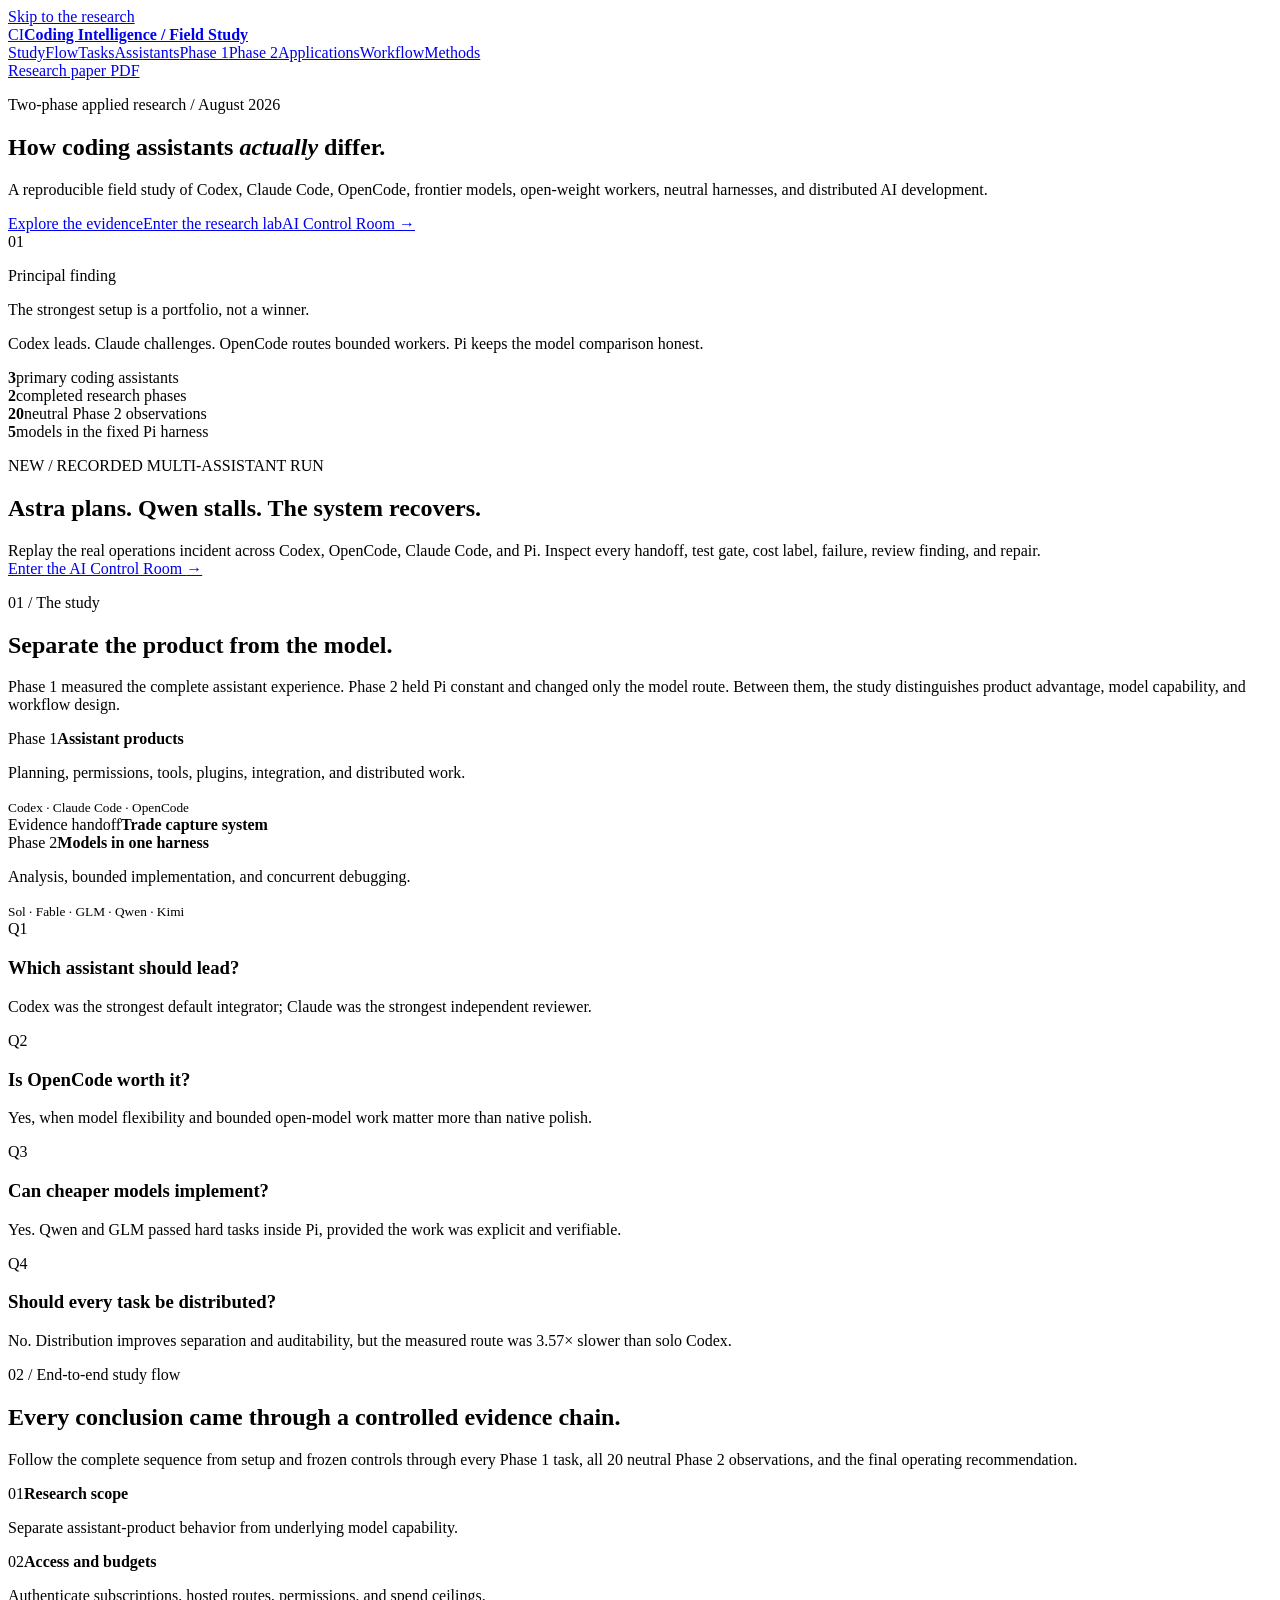
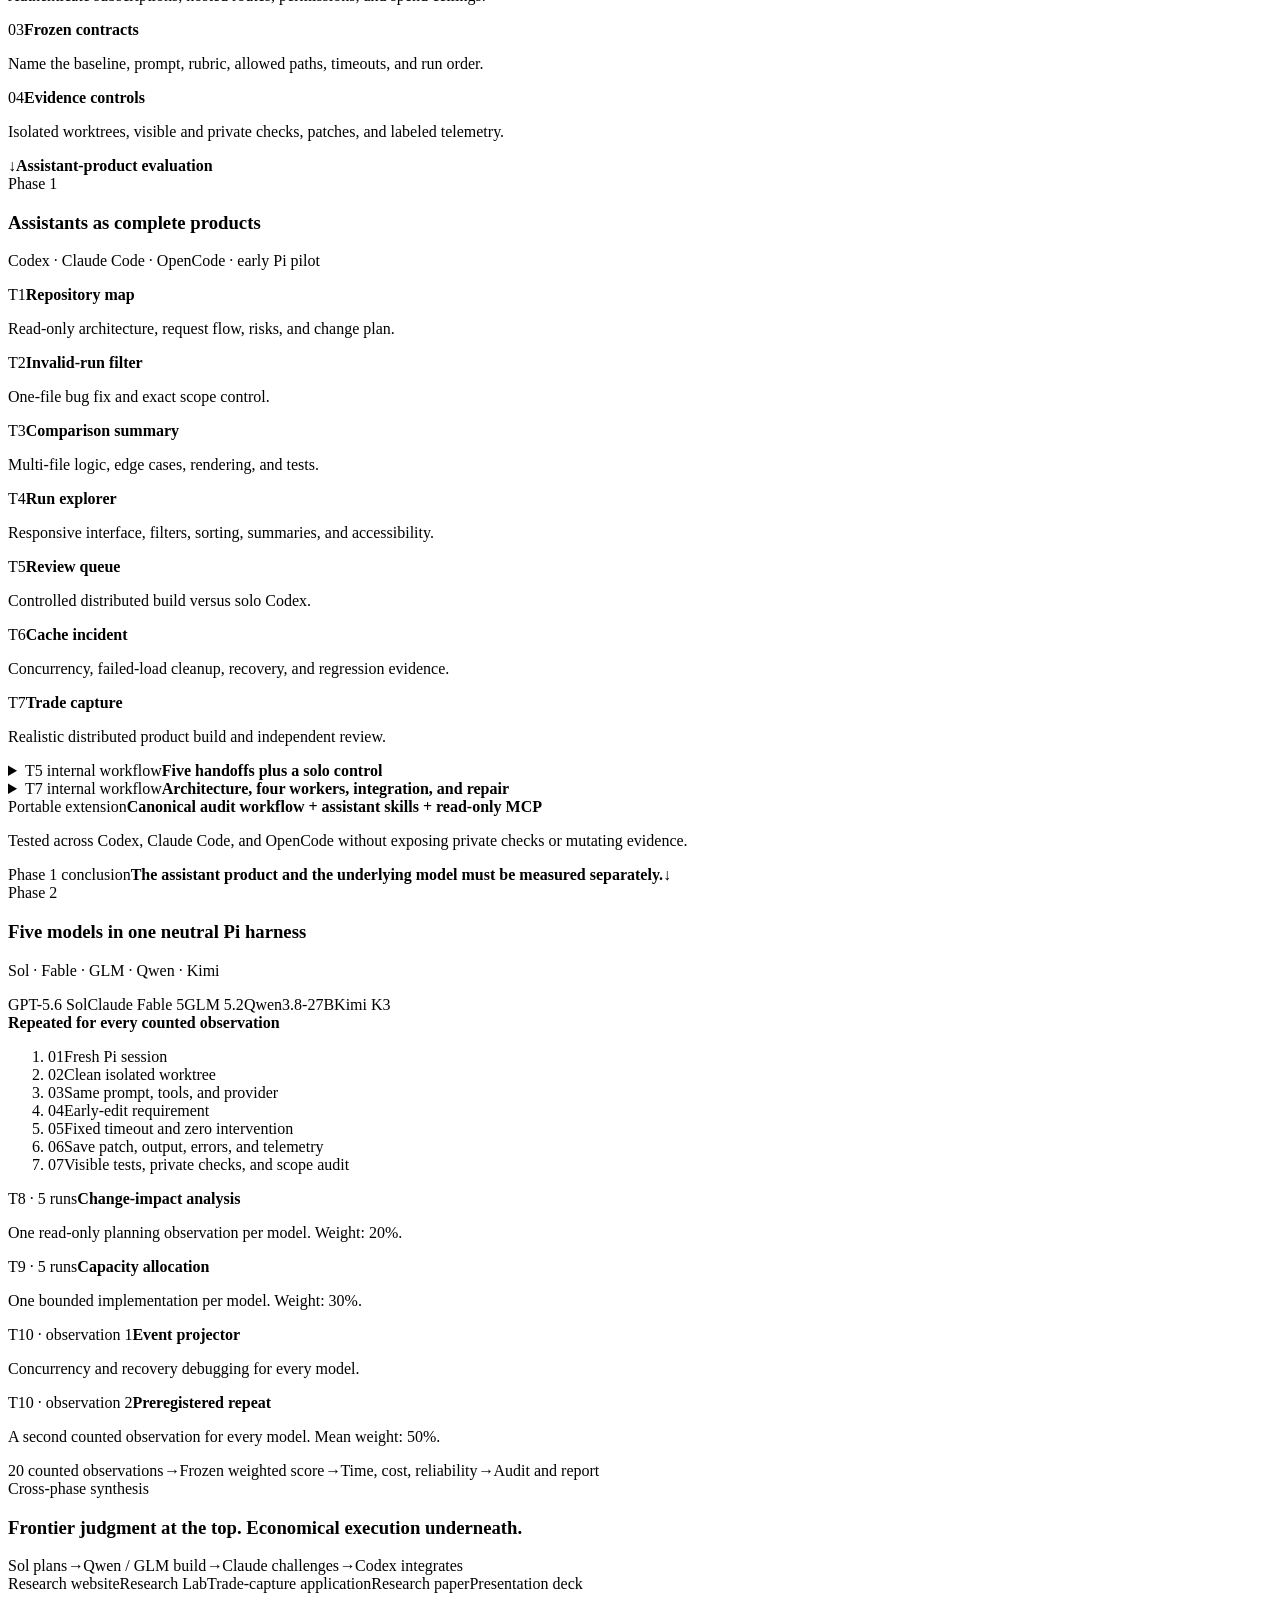
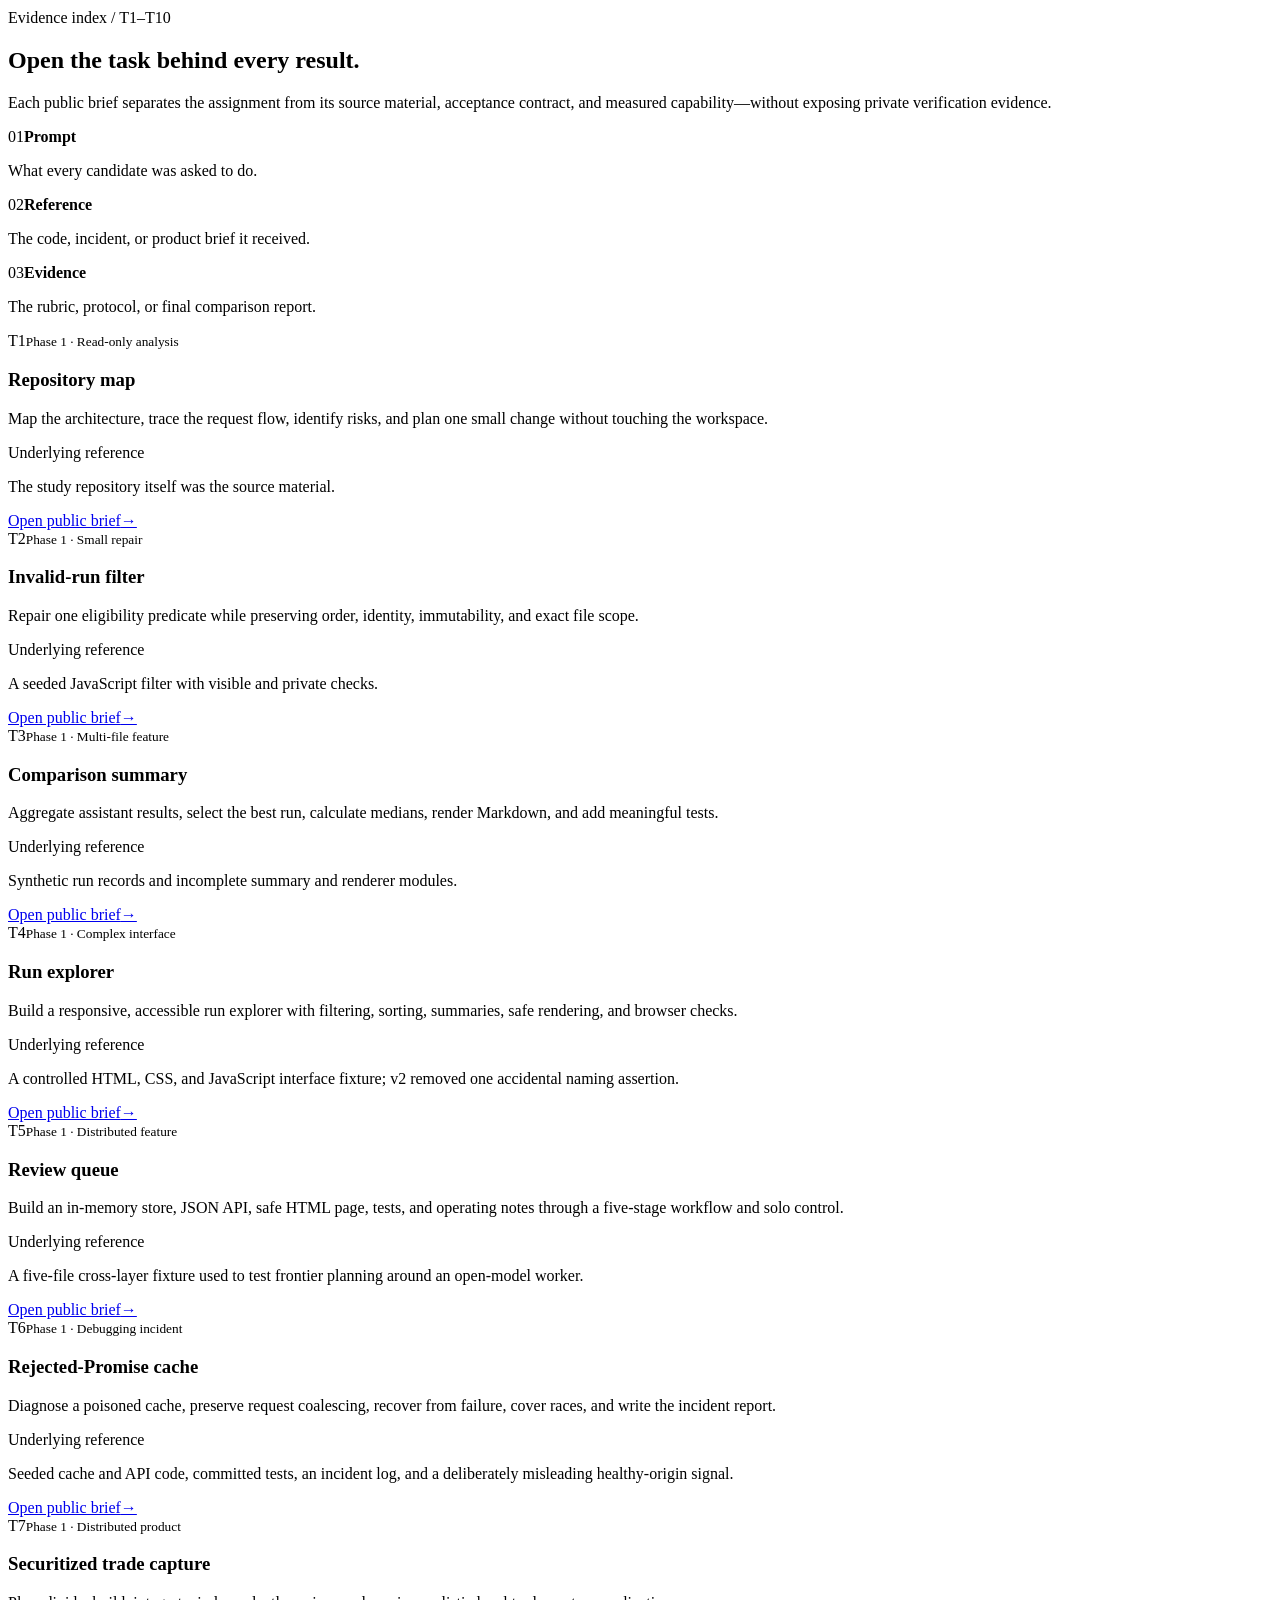
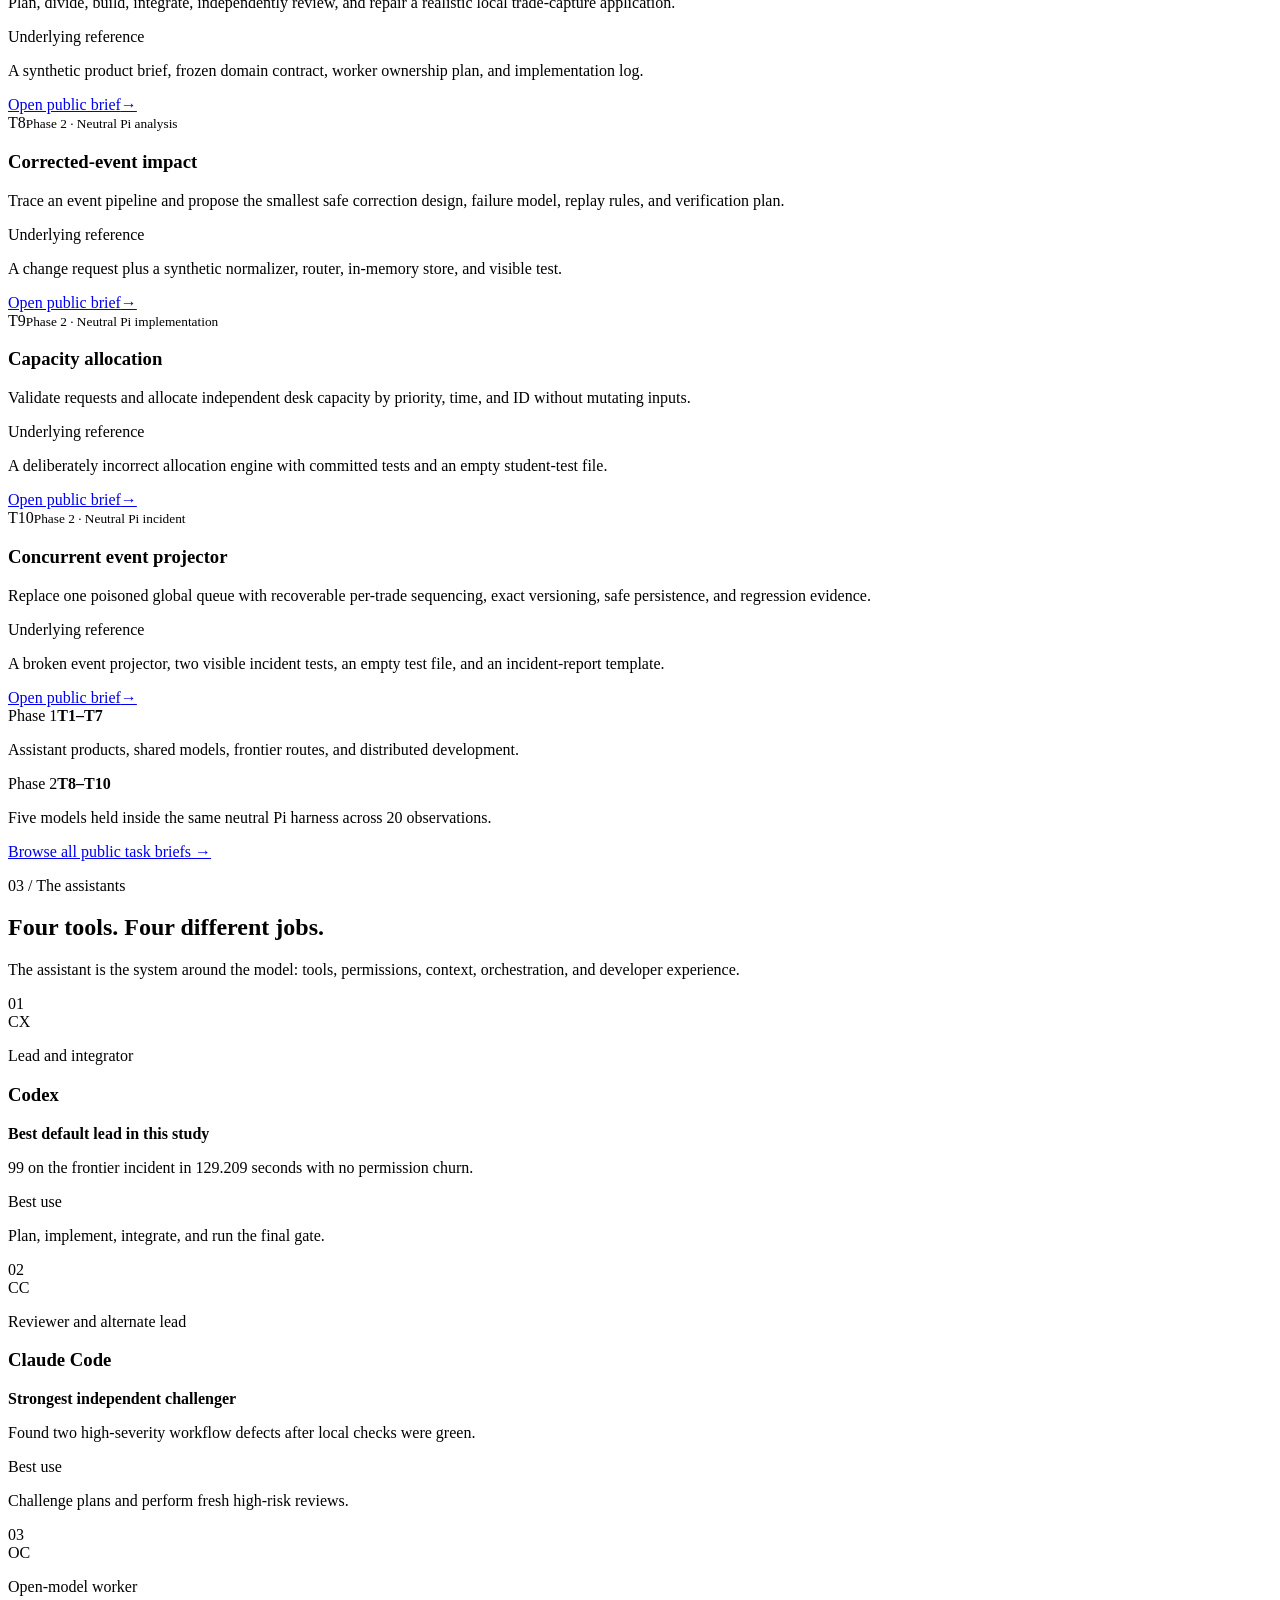
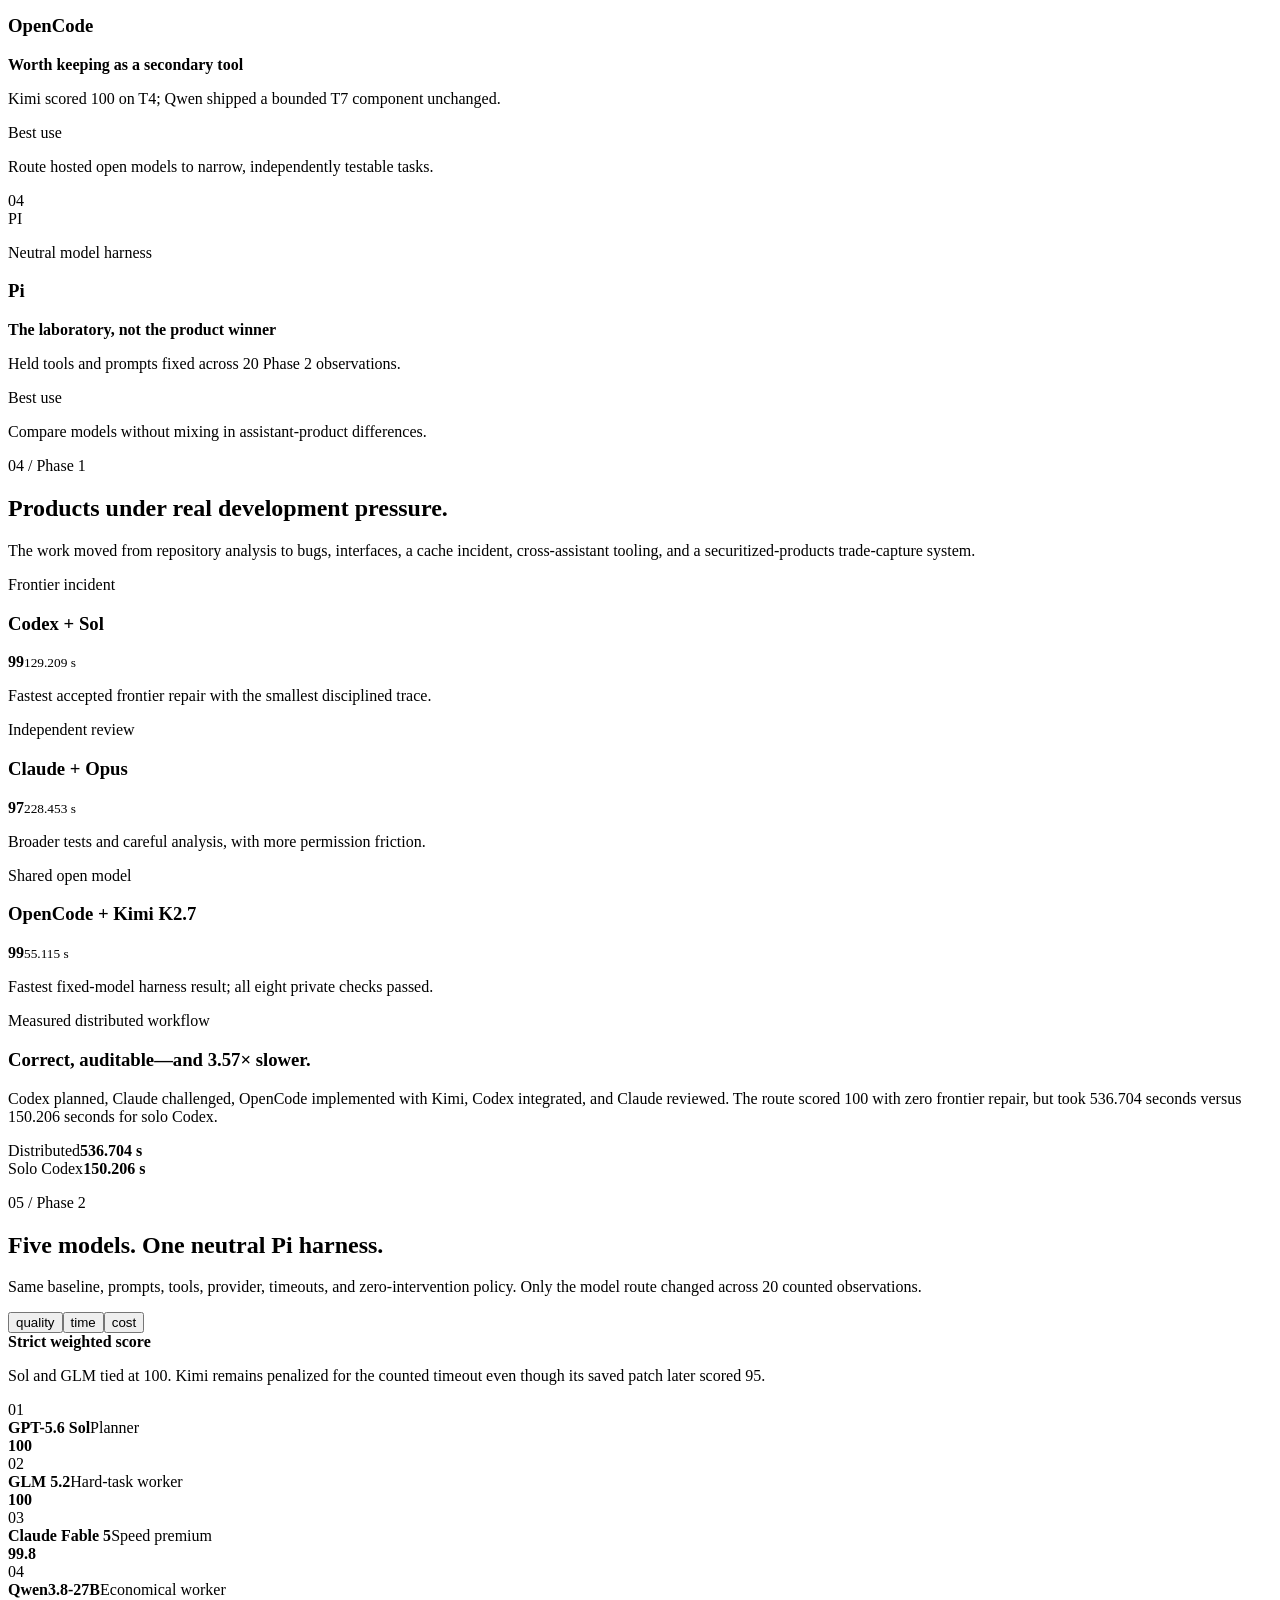
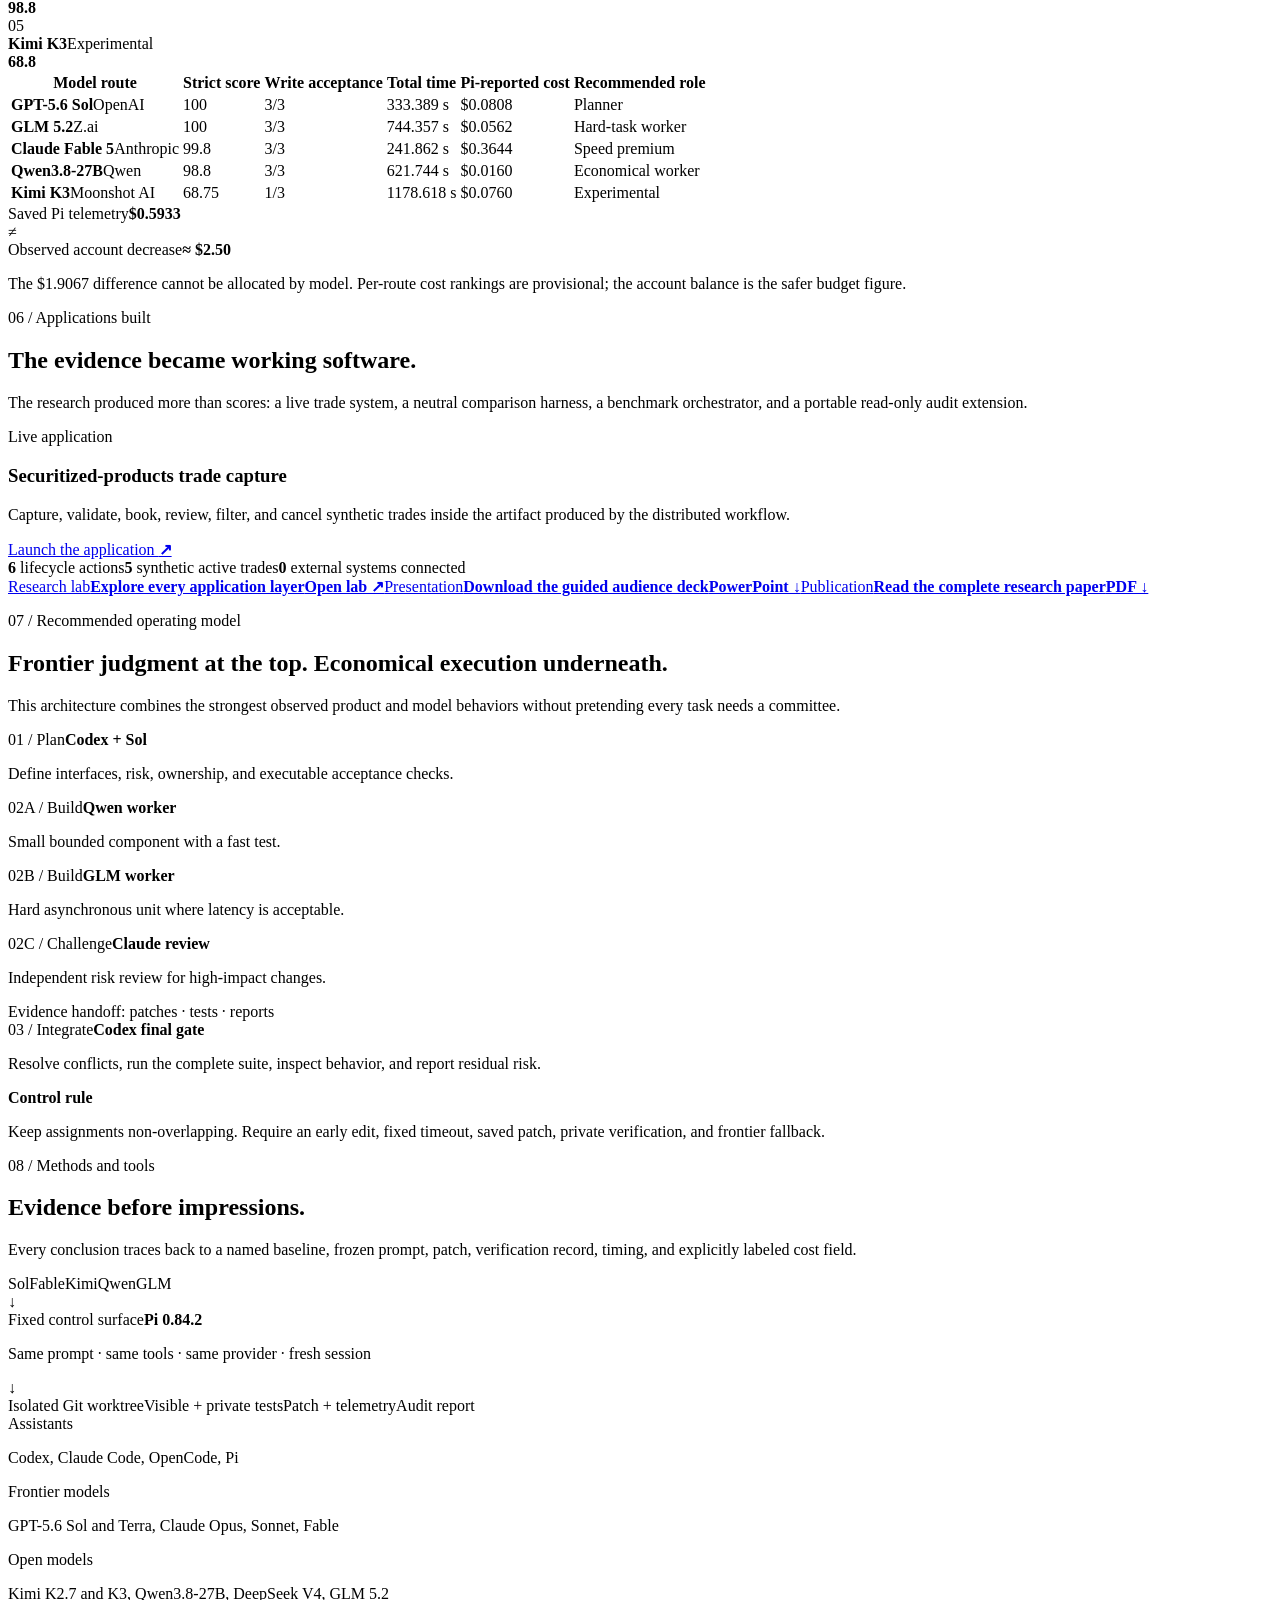
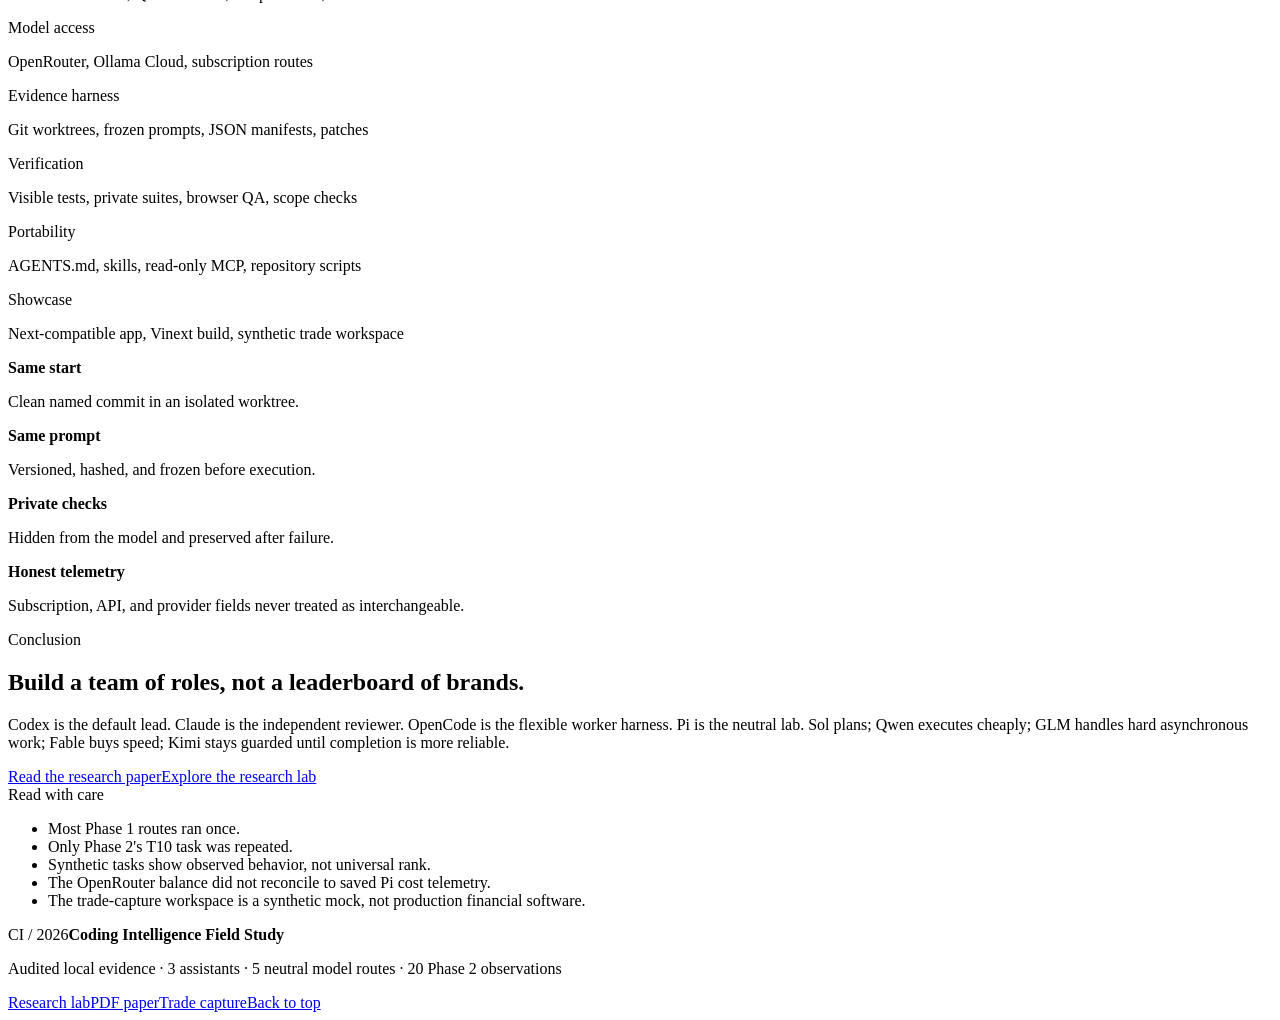
==== commit 898ed022: "Publish multi-agent control room" ====
--- a/index.html
+++ b/index.html
@@ -1 +1 @@
-<!DOCTYPE html><html lang="en"><head><meta charSet="utf-8"/><meta name="viewport" content="width=device-width, initial-scale=1"/><link rel="preload" href="/coding-intelligence-field-study/_next/static/media/797e433ab948586e-s.p.08e28id.o-okb.woff2" as="font" crossorigin="" type="font/woff2"/><link rel="preload" href="/coding-intelligence-field-study/_next/static/media/caa3a2e1cccd8315-s.p.09~u27dqhyhd6.woff2" as="font" crossorigin="" type="font/woff2"/><link rel="stylesheet" href="/coding-intelligence-field-study/_next/static/chunks/0q8qmk-scejjh.css" data-precedence="next"/><link rel="preload" as="script" fetchPriority="low" href="/coding-intelligence-field-study/_next/static/chunks/0ht900cau6_ur.js"/><script src="/coding-intelligence-field-study/_next/static/chunks/054.mq1nx3nn-.js" async=""></script><script src="/coding-intelligence-field-study/_next/static/chunks/07lhk_q6pmm3r.js" async=""></script><script src="/coding-intelligence-field-study/_next/static/chunks/turbopack-10d4lg9v10xrq.js" async=""></script><script src="/coding-intelligence-field-study/_next/static/chunks/0dbhjjzl8qfwv.js" async=""></script><script src="/coding-intelligence-field-study/_next/static/chunks/0am-6v_j3~7bk.js" async=""></script><meta name="next-size-adjust" content=""/><title>Coding Intelligence Field Study | Assistants, Models, Orchestration</title><meta name="description" content="An evidence-backed field study of Codex, Claude Code, OpenCode, frontier and open-weight models, neutral harnesses, and distributed AI development."/><meta property="og:title" content="Coding Intelligence Field Study | Assistants, Models, Orchestration"/><meta property="og:description" content="An evidence-backed field study of Codex, Claude Code, OpenCode, frontier and open-weight models, neutral harnesses, and distributed AI development."/><meta property="og:image" content="http://localhost:3000/coding-intelligence-field-study/og.png"/><meta property="og:image:width" content="1717"/><meta property="og:image:height" content="916"/><meta property="og:type" content="website"/><meta name="twitter:card" content="summary_large_image"/><meta name="twitter:title" content="Coding Intelligence Field Study | Assistants, Models, Orchestration"/><meta name="twitter:description" content="An evidence-backed field study of Codex, Claude Code, OpenCode, frontier and open-weight models, neutral harnesses, and distributed AI development."/><meta name="twitter:image" content="http://localhost:3000/coding-intelligence-field-study/og.png"/><script src="/coding-intelligence-field-study/_next/static/chunks/03~yq9q893hmn.js" noModule=""></script></head><body class="geist_a71539c9-module__T19VSG__variable geist_mono_8d43a2aa-module__8Li5zG__variable antialiased"><div hidden=""><!--$--><!--/$--></div><a class="skip-link" href="#main-content">Skip to the research</a><div class="reading-progress" aria-hidden="true"><span style="width:0%"></span></div><header class="research-header"><a class="research-brand" href="#top" aria-label="Coding Intelligence Field Study home"><span>CI</span><strong>Coding Intelligence / Field Study</strong></a><nav aria-label="Research sections"><a href="#story">Study</a><a href="#study-flow">Flow</a><a href="#task-reference">Tasks</a><a href="#assistants">Assistants</a><a href="#phase-one">Phase 1</a><a href="#phase-two">Phase 2</a><a href="#applications">Applications</a><a href="#orchestration">Workflow</a><a href="#methods">Methods</a></nav><a class="header-paper-link" href="/coding-intelligence-field-study/research-paper.pdf">Research paper <span>PDF</span></a></header><main id="main-content"><section class="research-hero" id="top"><div class="hero-grid" aria-hidden="true"></div><div class="hero-copy"><p class="overline">Two-phase applied research / August 2026</p><h1>How coding assistants <em>actually</em> differ.</h1><p class="hero-lede">A reproducible field study of Codex, Claude Code, OpenCode, frontier models, open-weight workers, neutral harnesses, and distributed AI development.</p><div class="hero-actions"><a class="button button-primary" href="#story">Explore the evidence</a><a class="button button-secondary" href="/coding-intelligence-field-study/lab/">Enter the research lab</a></div></div><aside class="hero-finding" aria-label="Principal finding"><span class="finding-index">01</span><p class="finding-label">Principal finding</p><p class="finding-quote">The strongest setup is a portfolio, not a winner.</p><div class="finding-rule"></div><p>Codex leads. Claude challenges. OpenCode routes bounded workers. Pi keeps the model comparison honest.</p></aside><div class="hero-stats" aria-label="Study totals"><div><strong>3</strong><span>primary coding assistants</span></div><div><strong>2</strong><span>completed research phases</span></div><div><strong>20</strong><span>neutral Phase 2 observations</span></div><div><strong>5</strong><span>models in the fixed Pi harness</span></div></div></section><section class="narrative-section" id="story"><div class="section-intro"><p class="section-kicker">01 / The study</p><h2>Separate the product from the model.</h2><p>Phase 1 measured the complete assistant experience. Phase 2 held Pi constant and changed only the model route. Between them, the study distinguishes product advantage, model capability, and workflow design.</p></div><div class="study-map" aria-label="Two phase study map"><article class="map-node map-node-primary"><span>Phase 1</span><strong>Assistant products</strong><p>Planning, permissions, tools, plugins, integration, and distributed work.</p><small>Codex · Claude Code · OpenCode</small></article><div class="map-bridge"><span>Evidence handoff</span><i aria-hidden="true"></i><b>Trade capture system</b></div><article class="map-node"><span>Phase 2</span><strong>Models in one harness</strong><p>Analysis, bounded implementation, and concurrent debugging.</p><small>Sol · Fable · GLM · Qwen · Kimi</small></article></div><div class="research-question-grid"><article><span>Q1</span><h3>Which assistant should lead?</h3><p>Codex was the strongest default integrator; Claude was the strongest independent reviewer.</p></article><article><span>Q2</span><h3>Is OpenCode worth it?</h3><p>Yes, when model flexibility and bounded open-model work matter more than native polish.</p></article><article><span>Q3</span><h3>Can cheaper models implement?</h3><p>Yes. Qwen and GLM passed hard tasks inside Pi, provided the work was explicit and verifiable.</p></article><article><span>Q4</span><h3>Should every task be distributed?</h3><p>No. Distribution improves separation and auditability, but the measured route was 3.57× slower than solo Codex.</p></article></div></section><section class="study-flow-section" id="study-flow"><div class="section-intro split-intro"><div><p class="section-kicker">02 / End-to-end study flow</p><h2>Every conclusion came through a controlled evidence chain.</h2></div><p>Follow the complete sequence from setup and frozen controls through every Phase 1 task, all 20 neutral Phase 2 observations, and the final operating recommendation.</p></div><div class="flow-foundation" aria-label="Study foundation"><article><span>01</span><strong>Research scope</strong><p>Separate assistant-product behavior from underlying model capability.</p></article><article><span>02</span><strong>Access and budgets</strong><p>Authenticate subscriptions, hosted routes, permissions, and spend ceilings.</p></article><article><span>03</span><strong>Frozen contracts</strong><p>Name the baseline, prompt, rubric, allowed paths, timeouts, and run order.</p></article><article><span>04</span><strong>Evidence controls</strong><p>Isolated worktrees, visible and private checks, patches, and labeled telemetry.</p></article></div><div class="flow-connector" aria-hidden="true"><span>↓</span><b>Assistant-product evaluation</b></div><article class="flow-phase flow-phase-one"><header><div><span>Phase 1</span><h3>Assistants as complete products</h3></div><p>Codex · Claude Code · OpenCode · early Pi pilot</p></header><div class="flow-task-rail" aria-label="Phase 1 task sequence"><article><span>T1</span><strong>Repository map</strong><p>Read-only architecture, request flow, risks, and change plan.</p></article><article><span>T2</span><strong>Invalid-run filter</strong><p>One-file bug fix and exact scope control.</p></article><article><span>T3</span><strong>Comparison summary</strong><p>Multi-file logic, edge cases, rendering, and tests.</p></article><article><span>T4</span><strong>Run explorer</strong><p>Responsive interface, filters, sorting, summaries, and accessibility.</p></article><article><span>T5</span><strong>Review queue</strong><p>Controlled distributed build versus solo Codex.</p></article><article><span>T6</span><strong>Cache incident</strong><p>Concurrency, failed-load cleanup, recovery, and regression evidence.</p></article><article><span>T7</span><strong>Trade capture</strong><p>Realistic distributed product build and independent review.</p></article></div><div class="flow-detail-grid"><details><summary><span>T5 internal workflow</span><strong>Five handoffs plus a solo control</strong></summary><div class="flow-mini-chain"><article><span>Plan</span><strong>Codex + Sol</strong><p>Freeze architecture, ownership, and acceptance checks.</p></article><i aria-hidden="true">→</i><article><span>Challenge</span><strong>Claude + Opus</strong><p>Identify blocking gaps before implementation.</p></article><i aria-hidden="true">→</i><article><span>Build</span><strong>OpenCode + Kimi</strong><p>Implement exactly the owned files.</p></article><i aria-hidden="true">→</i><article><span>Integrate</span><strong>Codex</strong><p>Apply the patch and run the complete gate.</p></article><i aria-hidden="true">→</i><article><span>Review</span><strong>Claude</strong><p>Perform an independent final assessment.</p></article></div><p class="flow-control-note"><strong>Control:</strong> solo Codex completed the same task for the score-and-time comparison.</p></details><details><summary><span>T7 internal workflow</span><strong>Architecture, four workers, integration, and repair</strong></summary><div class="flow-plan-review"><article><span>Architecture</span><strong>Codex + Sol</strong></article><i>→</i><article><span>Challenge</span><strong>Claude + Opus</strong></article></div><div class="flow-worker-grid"><article><span>Domain</span><strong>Codex + Terra</strong><p>Types, calculations, validation, lifecycle, seed data, and tests.</p></article><article><span>Ticket</span><strong>Claude + Sonnet</strong><p>Accessible securitized-products trade entry.</p></article><article><span>Insights</span><strong>OpenCode + Qwen</strong><p>Small desk exposure and activity component.</p></article><article><span>Workspace</span><strong>OpenCode + Kimi</strong><p>State, blotter, review surface, and visual system.</p></article></div><div class="flow-integration-line"><span>↓</span><strong>Codex + Sol integration</strong><span>→</span><strong>Claude + Opus review</strong><span>→</span><strong>Codex repair and browser gate</strong></div></details><div class="flow-portable-extension"><span>Portable extension</span><strong>Canonical audit workflow + assistant skills + read-only MCP</strong><p>Tested across Codex, Claude Code, and OpenCode without exposing private checks or mutating evidence.</p></div></div></article><div class="flow-handoff"><span>Phase 1 conclusion</span><strong>The assistant product and the underlying model must be measured separately.</strong><i aria-hidden="true">↓</i></div><article class="flow-phase flow-phase-two"><header><div><span>Phase 2</span><h3>Five models in one neutral Pi harness</h3></div><p>Sol · Fable · GLM · Qwen · Kimi</p></header><div class="flow-model-chips" aria-label="Phase 2 model routes"><span>GPT-5.6 Sol</span><span>Claude Fable 5</span><span>GLM 5.2</span><span>Qwen3.8-27B</span><span>Kimi K3</span></div><div class="flow-neutral-loop"><strong>Repeated for every counted observation</strong><ol><li><span>01</span>Fresh Pi session</li><li><span>02</span>Clean isolated worktree</li><li><span>03</span>Same prompt, tools, and provider</li><li><span>04</span>Early-edit requirement</li><li><span>05</span>Fixed timeout and zero intervention</li><li><span>06</span>Save patch, output, errors, and telemetry</li><li><span>07</span>Visible tests, private checks, and scope audit</li></ol></div><div class="flow-task-rail flow-phase-two-rail" aria-label="Phase 2 task sequence"><article><span>T8 · 5 runs</span><strong>Change-impact analysis</strong><p>One read-only planning observation per model. Weight: 20%.</p></article><article><span>T9 · 5 runs</span><strong>Capacity allocation</strong><p>One bounded implementation per model. Weight: 30%.</p></article><article><span>T10 · observation 1</span><strong>Event projector</strong><p>Concurrency and recovery debugging for every model.</p></article><article><span>T10 · observation 2</span><strong>Preregistered repeat</strong><p>A second counted observation for every model. Mean weight: 50%.</p></article></div><div class="flow-score-line"><span>20 counted observations</span><i>→</i><span>Frozen weighted score</span><i>→</i><span>Time, cost, reliability</span><i>→</i><span>Audit and report</span></div></article><div class="flow-synthesis"><div><span>Cross-phase synthesis</span><h3>Frontier judgment at the top. Economical execution underneath.</h3></div><div class="flow-synthesis-chain"><span>Sol plans</span><i>→</i><span>Qwen / GLM build</span><i>→</i><span>Claude challenges</span><i>→</i><span>Codex integrates</span></div><div class="flow-output-list"><span>Research website</span><span>Research Lab</span><span>Trade-capture application</span><span>Research paper</span><span>Presentation deck</span></div></div></section><section class="task-reference-section" id="task-reference"><div class="section-intro split-intro"><div><p class="section-kicker">Evidence index / T1–T10</p><h2>Open the task behind every result.</h2></div><p>Each public brief separates the assignment from its source material, acceptance contract, and measured capability—without exposing private verification evidence.</p></div><div class="reference-key" aria-label="How to use the task references"><div><span>01</span><strong>Prompt</strong><p>What every candidate was asked to do.</p></div><div><span>02</span><strong>Reference</strong><p>The code, incident, or product brief it received.</p></div><div><span>03</span><strong>Evidence</strong><p>The rubric, protocol, or final comparison report.</p></div></div><div class="task-reference-grid"><article class="task-reference-card "><header><span>T1</span><small>Phase 1 · Read-only analysis</small></header><h3>Repository map</h3><p>Map the architecture, trace the request flow, identify risks, and plan one small change without touching the workspace.</p><div class="task-source"><span>Underlying reference</span><p>The study repository itself was the source material.</p></div><nav aria-label="T1 evidence links"><a href="/coding-intelligence-field-study/tasks/#t1">Open public brief<span aria-hidden="true">→</span></a></nav></article><article class="task-reference-card "><header><span>T2</span><small>Phase 1 · Small repair</small></header><h3>Invalid-run filter</h3><p>Repair one eligibility predicate while preserving order, identity, immutability, and exact file scope.</p><div class="task-source"><span>Underlying reference</span><p>A seeded JavaScript filter with visible and private checks.</p></div><nav aria-label="T2 evidence links"><a href="/coding-intelligence-field-study/tasks/#t2">Open public brief<span aria-hidden="true">→</span></a></nav></article><article class="task-reference-card "><header><span>T3</span><small>Phase 1 · Multi-file feature</small></header><h3>Comparison summary</h3><p>Aggregate assistant results, select the best run, calculate medians, render Markdown, and add meaningful tests.</p><div class="task-source"><span>Underlying reference</span><p>Synthetic run records and incomplete summary and renderer modules.</p></div><nav aria-label="T3 evidence links"><a href="/coding-intelligence-field-study/tasks/#t3">Open public brief<span aria-hidden="true">→</span></a></nav></article><article class="task-reference-card "><header><span>T4</span><small>Phase 1 · Complex interface</small></header><h3>Run explorer</h3><p>Build a responsive, accessible run explorer with filtering, sorting, summaries, safe rendering, and browser checks.</p><div class="task-source"><span>Underlying reference</span><p>A controlled HTML, CSS, and JavaScript interface fixture; v2 removed one accidental naming assertion.</p></div><nav aria-label="T4 evidence links"><a href="/coding-intelligence-field-study/tasks/#t4">Open public brief<span aria-hidden="true">→</span></a></nav></article><article class="task-reference-card "><header><span>T5</span><small>Phase 1 · Distributed feature</small></header><h3>Review queue</h3><p>Build an in-memory store, JSON API, safe HTML page, tests, and operating notes through a five-stage workflow and solo control.</p><div class="task-source"><span>Underlying reference</span><p>A five-file cross-layer fixture used to test frontier planning around an open-model worker.</p></div><nav aria-label="T5 evidence links"><a href="/coding-intelligence-field-study/tasks/#t5">Open public brief<span aria-hidden="true">→</span></a></nav></article><article class="task-reference-card "><header><span>T6</span><small>Phase 1 · Debugging incident</small></header><h3>Rejected-Promise cache</h3><p>Diagnose a poisoned cache, preserve request coalescing, recover from failure, cover races, and write the incident report.</p><div class="task-source"><span>Underlying reference</span><p>Seeded cache and API code, committed tests, an incident log, and a deliberately misleading healthy-origin signal.</p></div><nav aria-label="T6 evidence links"><a href="/coding-intelligence-field-study/tasks/#t6">Open public brief<span aria-hidden="true">→</span></a></nav></article><article class="task-reference-card task-reference-featured"><header><span>T7</span><small>Phase 1 · Distributed product</small></header><h3>Securitized trade capture</h3><p>Plan, divide, build, integrate, independently review, and repair a realistic local trade-capture application.</p><div class="task-source"><span>Underlying reference</span><p>A synthetic product brief, frozen domain contract, worker ownership plan, and implementation log.</p></div><nav aria-label="T7 evidence links"><a href="/coding-intelligence-field-study/tasks/#t7">Open public brief<span aria-hidden="true">→</span></a></nav></article><article class="task-reference-card "><header><span>T8</span><small>Phase 2 · Neutral Pi analysis</small></header><h3>Corrected-event impact</h3><p>Trace an event pipeline and propose the smallest safe correction design, failure model, replay rules, and verification plan.</p><div class="task-source"><span>Underlying reference</span><p>A change request plus a synthetic normalizer, router, in-memory store, and visible test.</p></div><nav aria-label="T8 evidence links"><a href="/coding-intelligence-field-study/tasks/#t8">Open public brief<span aria-hidden="true">→</span></a></nav></article><article class="task-reference-card "><header><span>T9</span><small>Phase 2 · Neutral Pi implementation</small></header><h3>Capacity allocation</h3><p>Validate requests and allocate independent desk capacity by priority, time, and ID without mutating inputs.</p><div class="task-source"><span>Underlying reference</span><p>A deliberately incorrect allocation engine with committed tests and an empty student-test file.</p></div><nav aria-label="T9 evidence links"><a href="/coding-intelligence-field-study/tasks/#t9">Open public brief<span aria-hidden="true">→</span></a></nav></article><article class="task-reference-card "><header><span>T10</span><small>Phase 2 · Neutral Pi incident</small></header><h3>Concurrent event projector</h3><p>Replace one poisoned global queue with recoverable per-trade sequencing, exact versioning, safe persistence, and regression evidence.</p><div class="task-source"><span>Underlying reference</span><p>A broken event projector, two visible incident tests, an empty test file, and an incident-report template.</p></div><nav aria-label="T10 evidence links"><a href="/coding-intelligence-field-study/tasks/#t10">Open public brief<span aria-hidden="true">→</span></a></nav></article></div><div class="reference-footer"><div><span>Phase 1</span><strong>T1–T7</strong><p>Assistant products, shared models, frontier routes, and distributed development.</p></div><div><span>Phase 2</span><strong>T8–T10</strong><p>Five models held inside the same neutral Pi harness across 20 observations.</p></div><a href="/coding-intelligence-field-study/tasks/">Browse all public task briefs <span aria-hidden="true">→</span></a></div></section><section class="dark-section" id="assistants"><div class="section-intro section-intro-light"><p class="section-kicker">03 / The assistants</p><h2>Four tools. Four different jobs.</h2><p>The assistant is the system around the model: tools, permissions, context, orchestration, and developer experience.</p></div><div class="assistant-showcase"><article class="assistant-result"><div class="assistant-number">0<!-- -->1</div><div class="assistant-identity"><span>CX</span><p>Lead and integrator</p></div><h3>Codex</h3><strong>Best default lead in this study</strong><p>99 on the frontier incident in 129.209 seconds with no permission churn.</p><div class="assistant-use"><span>Best use</span><p>Plan, implement, integrate, and run the final gate.</p></div></article><article class="assistant-result"><div class="assistant-number">0<!-- -->2</div><div class="assistant-identity"><span>CC</span><p>Reviewer and alternate lead</p></div><h3>Claude Code</h3><strong>Strongest independent challenger</strong><p>Found two high-severity workflow defects after local checks were green.</p><div class="assistant-use"><span>Best use</span><p>Challenge plans and perform fresh high-risk reviews.</p></div></article><article class="assistant-result"><div class="assistant-number">0<!-- -->3</div><div class="assistant-identity"><span>OC</span><p>Open-model worker</p></div><h3>OpenCode</h3><strong>Worth keeping as a secondary tool</strong><p>Kimi scored 100 on T4; Qwen shipped a bounded T7 component unchanged.</p><div class="assistant-use"><span>Best use</span><p>Route hosted open models to narrow, independently testable tasks.</p></div></article><article class="assistant-result"><div class="assistant-number">0<!-- -->4</div><div class="assistant-identity"><span>PI</span><p>Neutral model harness</p></div><h3>Pi</h3><strong>The laboratory, not the product winner</strong><p>Held tools and prompts fixed across 20 Phase 2 observations.</p><div class="assistant-use"><span>Best use</span><p>Compare models without mixing in assistant-product differences.</p></div></article></div></section><section class="narrative-section" id="phase-one"><div class="section-intro split-intro"><div><p class="section-kicker">04 / Phase 1</p><h2>Products under real development pressure.</h2></div><p>The work moved from repository analysis to bugs, interfaces, a cache incident, cross-assistant tooling, and a securitized-products trade-capture system.</p></div><div class="evidence-cards"><article><span>Frontier incident</span><h3>Codex + Sol</h3><div class="evidence-numbers"><strong>99</strong><small>129.209 s</small></div><p>Fastest accepted frontier repair with the smallest disciplined trace.</p></article><article><span>Independent review</span><h3>Claude + Opus</h3><div class="evidence-numbers"><strong>97</strong><small>228.453 s</small></div><p>Broader tests and careful analysis, with more permission friction.</p></article><article><span>Shared open model</span><h3>OpenCode + Kimi K2.7</h3><div class="evidence-numbers"><strong>99</strong><small>55.115 s</small></div><p>Fastest fixed-model harness result; all eight private checks passed.</p></article></div><div class="distributed-proof"><div class="proof-copy"><p class="section-kicker">Measured distributed workflow</p><h3>Correct, auditable—and 3.57× slower.</h3><p>Codex planned, Claude challenged, OpenCode implemented with Kimi, Codex integrated, and Claude reviewed. The route scored 100 with zero frontier repair, but took 536.704 seconds versus 150.206 seconds for solo Codex.</p></div><div class="proof-bars" aria-label="Distributed workflow time comparison"><div><span>Distributed</span><i style="width:100%"></i><strong>536.704 s</strong></div><div><span>Solo Codex</span><i style="width:28%"></i><strong>150.206 s</strong></div></div></div></section><section class="model-section" id="phase-two"><div class="section-intro split-intro"><div><p class="section-kicker">05 / Phase 2</p><h2>Five models. One neutral Pi harness.</h2></div><p>Same baseline, prompts, tools, provider, timeouts, and zero-intervention policy. Only the model route changed across 20 counted observations.</p></div><div class="metric-switcher" role="group" aria-label="Choose model comparison metric"><button type="button" aria-pressed="true">quality</button><button type="button" aria-pressed="false">time</button><button type="button" aria-pressed="false">cost</button></div><div class="metric-board"><div class="metric-board-head"><strong>Strict weighted score</strong><p>Sol and GLM tied at 100. Kimi remains penalized for the counted timeout even though its saved patch later scored 95.</p></div><div class="metric-bars"><div class="metric-row"><span class="metric-rank">0<!-- -->1</span><div class="metric-name"><strong>GPT-5.6 Sol</strong><span>Planner</span></div><div class="metric-track"><i style="--bar-width:100%"></i></div><strong class="metric-value">100</strong></div><div class="metric-row"><span class="metric-rank">0<!-- -->2</span><div class="metric-name"><strong>GLM 5.2</strong><span>Hard-task worker</span></div><div class="metric-track"><i style="--bar-width:100%"></i></div><strong class="metric-value">100</strong></div><div class="metric-row"><span class="metric-rank">0<!-- -->3</span><div class="metric-name"><strong>Claude Fable 5</strong><span>Speed premium</span></div><div class="metric-track"><i style="--bar-width:99.8%"></i></div><strong class="metric-value">99.8</strong></div><div class="metric-row"><span class="metric-rank">0<!-- -->4</span><div class="metric-name"><strong>Qwen3.8-27B</strong><span>Economical worker</span></div><div class="metric-track"><i style="--bar-width:98.8%"></i></div><strong class="metric-value">98.8</strong></div><div class="metric-row"><span class="metric-rank">0<!-- -->5</span><div class="metric-name"><strong>Kimi K3</strong><span>Experimental</span></div><div class="metric-track"><i style="--bar-width:68.75%"></i></div><strong class="metric-value">68.8</strong></div></div></div><div class="table-shell" role="region" aria-label="Phase 2 model results" tabindex="0"><table><thead><tr><th>Model route</th><th>Strict score</th><th>Write acceptance</th><th>Total time</th><th>Pi-reported cost</th><th>Recommended role</th></tr></thead><tbody><tr><td><strong>GPT-5.6 Sol</strong><span>OpenAI</span></td><td>100</td><td>3/3</td><td>333.389<!-- --> s</td><td>$<!-- -->0.0808</td><td>Planner</td></tr><tr><td><strong>GLM 5.2</strong><span>Z.ai</span></td><td>100</td><td>3/3</td><td>744.357<!-- --> s</td><td>$<!-- -->0.0562</td><td>Hard-task worker</td></tr><tr><td><strong>Claude Fable 5</strong><span>Anthropic</span></td><td>99.8</td><td>3/3</td><td>241.862<!-- --> s</td><td>$<!-- -->0.3644</td><td>Speed premium</td></tr><tr><td><strong>Qwen3.8-27B</strong><span>Qwen</span></td><td>98.8</td><td>3/3</td><td>621.744<!-- --> s</td><td>$<!-- -->0.0160</td><td>Economical worker</td></tr><tr><td><strong>Kimi K3</strong><span>Moonshot AI</span></td><td>68.75</td><td>1/3</td><td>1178.618<!-- --> s</td><td>$<!-- -->0.0760</td><td>Experimental</td></tr></tbody></table></div><div class="cost-reconciliation"><div><span>Saved Pi telemetry</span><strong>$0.5933</strong></div><div class="cost-plus">≠</div><div><span>Observed account decrease</span><strong>≈ $2.50</strong></div><p>The $1.9067 difference cannot be allocated by model. Per-route cost rankings are provisional; the account balance is the safer budget figure.</p></div></section><section class="application-section" id="applications"><div class="section-intro split-intro"><div><p class="section-kicker">06 / Applications built</p><h2>The evidence became working software.</h2></div><p>The research produced more than scores: a live trade system, a neutral comparison harness, a benchmark orchestrator, and a portable read-only audit extension.</p></div><div class="application-feature"><div class="application-feature-copy"><span>Live application</span><h3>Securitized-products trade capture</h3><p>Capture, validate, book, review, filter, and cancel synthetic trades inside the artifact produced by the distributed workflow.</p><a href="/coding-intelligence-field-study/trade-capture/">Launch the application <b aria-hidden="true">↗</b></a></div><div class="application-feature-stats" aria-label="Trade application capabilities"><span><strong>6</strong> lifecycle actions</span><span><strong>5</strong> synthetic active trades</span><span><strong>0</strong> external systems connected</span></div></div><div class="application-links"><a href="/coding-intelligence-field-study/lab/"><span>Research lab</span><strong>Explore every application layer</strong><b>Open lab ↗</b></a><a href="/coding-intelligence-field-study/presentation-deck.pptx"><span>Presentation</span><strong>Download the guided audience deck</strong><b>PowerPoint ↓</b></a><a href="/coding-intelligence-field-study/research-paper.pdf"><span>Publication</span><strong>Read the complete research paper</strong><b>PDF ↓</b></a></div></section><section class="orchestration-section" id="orchestration"><div class="section-intro section-intro-light"><p class="section-kicker">07 / Recommended operating model</p><h2>Frontier judgment at the top. Economical execution underneath.</h2><p>This architecture combines the strongest observed product and model behaviors without pretending every task needs a committee.</p></div><div class="workflow-diagram" aria-label="Recommended two-level coding workflow"><article class="workflow-node workflow-lead"><span>01 / Plan</span><strong>Codex + Sol</strong><p>Define interfaces, risk, ownership, and executable acceptance checks.</p></article><div class="workflow-branch" aria-hidden="true"><i></i><i></i><i></i></div><div class="workflow-workers"><article class="workflow-node"><span>02A / Build</span><strong>Qwen worker</strong><p>Small bounded component with a fast test.</p></article><article class="workflow-node"><span>02B / Build</span><strong>GLM worker</strong><p>Hard asynchronous unit where latency is acceptable.</p></article><article class="workflow-node"><span>02C / Challenge</span><strong>Claude review</strong><p>Independent risk review for high-impact changes.</p></article></div><div class="workflow-merge" aria-hidden="true"><i></i><span>Evidence handoff: patches · tests · reports</span></div><article class="workflow-node workflow-finish"><span>03 / Integrate</span><strong>Codex final gate</strong><p>Resolve conflicts, run the complete suite, inspect behavior, and report residual risk.</p></article></div><div class="workflow-rule"><strong>Control rule</strong><p>Keep assignments non-overlapping. Require an early edit, fixed timeout, saved patch, private verification, and frontier fallback.</p></div></section><section class="narrative-section" id="methods"><div class="section-intro split-intro"><div><p class="section-kicker">08 / Methods and tools</p><h2>Evidence before impressions.</h2></div><p>Every conclusion traces back to a named baseline, frozen prompt, patch, verification record, timing, and explicitly labeled cost field.</p></div><div class="harness-diagram" aria-label="Neutral benchmark harness"><div class="model-inputs"><span>Sol</span><span>Fable</span><span>Kimi</span><span>Qwen</span><span>GLM</span></div><div class="harness-arrow" aria-hidden="true">↓</div><div class="harness-core"><span>Fixed control surface</span><strong>Pi 0.84.2</strong><p>Same prompt · same tools · same provider · fresh session</p></div><div class="harness-arrow" aria-hidden="true">↓</div><div class="harness-output"><span>Isolated Git worktree</span><span>Visible + private tests</span><span>Patch + telemetry</span><span>Audit report</span></div></div><div class="tool-ledger"><article><span>Assistants</span><p>Codex, Claude Code, OpenCode, Pi</p></article><article><span>Frontier models</span><p>GPT-5.6 Sol and Terra, Claude Opus, Sonnet, Fable</p></article><article><span>Open models</span><p>Kimi K2.7 and K3, Qwen3.8-27B, DeepSeek V4, GLM 5.2</p></article><article><span>Model access</span><p>OpenRouter, Ollama Cloud, subscription routes</p></article><article><span>Evidence harness</span><p>Git worktrees, frozen prompts, JSON manifests, patches</p></article><article><span>Verification</span><p>Visible tests, private suites, browser QA, scope checks</p></article><article><span>Portability</span><p>AGENTS.md, skills, read-only MCP, repository scripts</p></article><article><span>Showcase</span><p>Next-compatible app, Vinext build, synthetic trade workspace</p></article></div><div class="method-principles"><article><strong>Same start</strong><p>Clean named commit in an isolated worktree.</p></article><article><strong>Same prompt</strong><p>Versioned, hashed, and frozen before execution.</p></article><article><strong>Private checks</strong><p>Hidden from the model and preserved after failure.</p></article><article><strong>Honest telemetry</strong><p>Subscription, API, and provider fields never treated as interchangeable.</p></article></div></section><section class="closing-section"><div class="closing-copy"><p class="section-kicker">Conclusion</p><h2>Build a team of roles, not a leaderboard of brands.</h2><p>Codex is the default lead. Claude is the independent reviewer. OpenCode is the flexible worker harness. Pi is the neutral lab. Sol plans; Qwen executes cheaply; GLM handles hard asynchronous work; Fable buys speed; Kimi stays guarded until completion is more reliable.</p><div class="hero-actions"><a class="button button-light" href="/coding-intelligence-field-study/research-paper.pdf">Read the research paper</a><a class="button button-outline-light" href="/coding-intelligence-field-study/lab/">Explore the research lab</a></div></div><div class="limits-card"><span>Read with care</span><ul><li>Most Phase 1 routes ran once.</li><li>Only Phase 2&#x27;s T10 task was repeated.</li><li>Synthetic tasks show observed behavior, not universal rank.</li><li>The OpenRouter balance did not reconcile to saved Pi cost telemetry.</li><li>The trade-capture workspace is a synthetic mock, not production financial software.</li></ul></div></section></main><footer class="research-footer"><div><span>CI / 2026</span><strong>Coding Intelligence Field Study</strong></div><p>Audited local evidence · 3 assistants · 5 neutral model routes · 20 Phase 2 observations</p><div class="footer-links"><a href="/coding-intelligence-field-study/lab/">Research lab</a><a href="/coding-intelligence-field-study/research-paper.pdf">PDF paper</a><a href="/coding-intelligence-field-study/trade-capture/">Trade capture</a><a href="#top">Back to top</a></div></footer><!--$--><!--/$--><script src="/coding-intelligence-field-study/_next/static/chunks/0ht900cau6_ur.js" id="_R_" async=""></script><script>(self.__next_f=self.__next_f||[]).push([0])</script><script>self.__next_f.push([1,"1:\"$Sreact.fragment\"\n2:I[39756,[\"/coding-intelligence-field-study/_next/static/chunks/0dbhjjzl8qfwv.js\"],\"default\"]\n3:I[37457,[\"/coding-intelligence-field-study/_next/static/chunks/0dbhjjzl8qfwv.js\"],\"default\"]\n4:I[47257,[\"/coding-intelligence-field-study/_next/static/chunks/0dbhjjzl8qfwv.js\"],\"ClientPageRoot\"]\n5:I[31713,[\"/coding-intelligence-field-study/_next/static/chunks/0dbhjjzl8qfwv.js\",\"/coding-intelligence-field-study/_next/static/chunks/0am-6v_j3~7bk.js\"],\"default\"]\n8:I[97367,[\"/coding-intelligence-field-study/_next/static/chunks/0dbhjjzl8qfwv.js\"],\"OutletBoundary\"]\n9:\"$Sreact.suspense\"\nb:I[97367,[\"/coding-intelligence-field-study/_next/static/chunks/0dbhjjzl8qfwv.js\"],\"ViewportBoundary\"]\nd:I[97367,[\"/coding-intelligence-field-study/_next/static/chunks/0dbhjjzl8qfwv.js\"],\"MetadataBoundary\"]\nf:I[68027,[\"/coding-intelligence-field-study/_next/static/chunks/0dbhjjzl8qfwv.js\"],\"default\",1]\n:HL[\"/coding-intelligence-field-study/_next/static/chunks/0q8qmk-scejjh.css\",\"style\"]\n:HL[\"/coding-intelligence-field-study/_next/static/media/797e433ab948586e-s.p.08e28id.o-okb.woff2\",\"font\",{\"crossOrigin\":\"\",\"type\":\"font/woff2\"}]\n:HL[\"/coding-intelligence-field-study/_next/static/media/caa3a2e1cccd8315-s.p.09~u27dqhyhd6.woff2\",\"font\",{\"crossOrigin\":\"\",\"type\":\"font/woff2\"}]\n"])</script><script>self.__next_f.push([1,"0:{\"P\":null,\"c\":[\"\",\"\"],\"q\":\"\",\"i\":false,\"f\":[[[\"\",{\"children\":[\"__PAGE__\",{}]},\"$undefined\",\"$undefined\",16],[[\"$\",\"$1\",\"c\",{\"children\":[[[\"$\",\"link\",\"0\",{\"rel\":\"stylesheet\",\"href\":\"/coding-intelligence-field-study/_next/static/chunks/0q8qmk-scejjh.css\",\"precedence\":\"next\",\"crossOrigin\":\"$undefined\",\"nonce\":\"$undefined\"}],[\"$\",\"script\",\"script-0\",{\"src\":\"/coding-intelligence-field-study/_next/static/chunks/0dbhjjzl8qfwv.js\",\"async\":true,\"nonce\":\"$undefined\"}]],[\"$\",\"html\",null,{\"lang\":\"en\",\"children\":[\"$\",\"body\",null,{\"className\":\"geist_a71539c9-module__T19VSG__variable geist_mono_8d43a2aa-module__8Li5zG__variable antialiased\",\"children\":[\"$\",\"$L2\",null,{\"parallelRouterKey\":\"children\",\"error\":\"$undefined\",\"errorStyles\":\"$undefined\",\"errorScripts\":\"$undefined\",\"template\":[\"$\",\"$L3\",null,{}],\"templateStyles\":\"$undefined\",\"templateScripts\":\"$undefined\",\"notFound\":[[[\"$\",\"title\",null,{\"children\":\"404: This page could not be found.\"}],[\"$\",\"div\",null,{\"style\":{\"fontFamily\":\"system-ui,\\\"Segoe UI\\\",Roboto,Helvetica,Arial,sans-serif,\\\"Apple Color Emoji\\\",\\\"Segoe UI Emoji\\\"\",\"height\":\"100vh\",\"textAlign\":\"center\",\"display\":\"flex\",\"flexDirection\":\"column\",\"alignItems\":\"center\",\"justifyContent\":\"center\"},\"children\":[\"$\",\"div\",null,{\"children\":[[\"$\",\"style\",null,{\"dangerouslySetInnerHTML\":{\"__html\":\"body{color:#000;background:#fff;margin:0}.next-error-h1{border-right:1px solid rgba(0,0,0,.3)}@media (prefers-color-scheme:dark){body{color:#fff;background:#000}.next-error-h1{border-right:1px solid rgba(255,255,255,.3)}}\"}}],[\"$\",\"h1\",null,{\"className\":\"next-error-h1\",\"style\":{\"display\":\"inline-block\",\"margin\":\"0 20px 0 0\",\"padding\":\"0 23px 0 0\",\"fontSize\":24,\"fontWeight\":500,\"verticalAlign\":\"top\",\"lineHeight\":\"49px\"},\"children\":404}],[\"$\",\"div\",null,{\"style\":{\"display\":\"inline-block\"},\"children\":[\"$\",\"h2\",null,{\"style\":{\"fontSize\":14,\"fontWeight\":400,\"lineHeight\":\"49px\",\"margin\":0},\"children\":\"This page could not be found.\"}]}]]}]}]],[]],\"forbidden\":\"$undefined\",\"unauthorized\":\"$undefined\"}]}]}]]}],{\"children\":[[\"$\",\"$1\",\"c\",{\"children\":[[\"$\",\"$L4\",null,{\"Component\":\"$5\",\"serverProvidedParams\":{\"searchParams\":{},\"params\":{},\"promises\":[\"$@6\",\"$@7\"]}}],[[\"$\",\"script\",\"script-0\",{\"src\":\"/coding-intelligence-field-study/_next/static/chunks/0am-6v_j3~7bk.js\",\"async\":true,\"nonce\":\"$undefined\"}]],[\"$\",\"$L8\",null,{\"children\":[\"$\",\"$9\",null,{\"name\":\"Next.MetadataOutlet\",\"children\":\"$@a\"}]}]]}],{},null,false,null]},null,false,null],[\"$\",\"$1\",\"h\",{\"children\":[null,[\"$\",\"$Lb\",null,{\"children\":\"$Lc\"}],[\"$\",\"div\",null,{\"hidden\":true,\"children\":[\"$\",\"$Ld\",null,{\"children\":[\"$\",\"$9\",null,{\"name\":\"Next.Metadata\",\"children\":\"$Le\"}]}]}],[\"$\",\"meta\",null,{\"name\":\"next-size-adjust\",\"content\":\"\"}]]}],false]],\"m\":\"$undefined\",\"G\":[\"$f\",[[\"$\",\"link\",\"0\",{\"rel\":\"stylesheet\",\"href\":\"/coding-intelligence-field-study/_next/static/chunks/0q8qmk-scejjh.css\",\"precedence\":\"next\",\"crossOrigin\":\"$undefined\",\"nonce\":\"$undefined\"}]]],\"S\":true,\"h\":null,\"s\":\"$undefined\",\"l\":\"$undefined\",\"p\":\"$undefined\",\"d\":\"$undefined\",\"b\":\"xev96-ebA0IzY_vh0GSo8\"}\n"])</script><script>self.__next_f.push([1,"6:{}\n7:\"$0:f:0:1:1:children:0:props:children:0:props:serverProvidedParams:params\"\n"])</script><script>self.__next_f.push([1,"c:[[\"$\",\"meta\",\"0\",{\"charSet\":\"utf-8\"}],[\"$\",\"meta\",\"1\",{\"name\":\"viewport\",\"content\":\"width=device-width, initial-scale=1\"}]]\n"])</script><script>self.__next_f.push([1,"a:null\n"])</script><script>self.__next_f.push([1,"e:[[\"$\",\"title\",\"0\",{\"children\":\"Coding Intelligence Field Study | Assistants, Models, Orchestration\"}],[\"$\",\"meta\",\"1\",{\"name\":\"description\",\"content\":\"An evidence-backed field study of Codex, Claude Code, OpenCode, frontier and open-weight models, neutral harnesses, and distributed AI development.\"}],[\"$\",\"meta\",\"2\",{\"property\":\"og:title\",\"content\":\"Coding Intelligence Field Study | Assistants, Models, Orchestration\"}],[\"$\",\"meta\",\"3\",{\"property\":\"og:description\",\"content\":\"An evidence-backed field study of Codex, Claude Code, OpenCode, frontier and open-weight models, neutral harnesses, and distributed AI development.\"}],[\"$\",\"meta\",\"4\",{\"property\":\"og:image\",\"content\":\"http://localhost:3000/coding-intelligence-field-study/og.png\"}],[\"$\",\"meta\",\"5\",{\"property\":\"og:image:width\",\"content\":\"1717\"}],[\"$\",\"meta\",\"6\",{\"property\":\"og:image:height\",\"content\":\"916\"}],[\"$\",\"meta\",\"7\",{\"property\":\"og:type\",\"content\":\"website\"}],[\"$\",\"meta\",\"8\",{\"name\":\"twitter:card\",\"content\":\"summary_large_image\"}],[\"$\",\"meta\",\"9\",{\"name\":\"twitter:title\",\"content\":\"Coding Intelligence Field Study | Assistants, Models, Orchestration\"}],[\"$\",\"meta\",\"10\",{\"name\":\"twitter:description\",\"content\":\"An evidence-backed field study of Codex, Claude Code, OpenCode, frontier and open-weight models, neutral harnesses, and distributed AI development.\"}],[\"$\",\"meta\",\"11\",{\"name\":\"twitter:image\",\"content\":\"http://localhost:3000/coding-intelligence-field-study/og.png\"}]]\n"])</script></body></html>+<!DOCTYPE html><html lang="en"><head><meta charSet="utf-8"/><meta name="viewport" content="width=device-width, initial-scale=1"/><link rel="preload" href="/coding-intelligence-field-study/_next/static/media/797e433ab948586e-s.p.08e28id.o-okb.woff2" as="font" crossorigin="" type="font/woff2"/><link rel="preload" href="/coding-intelligence-field-study/_next/static/media/caa3a2e1cccd8315-s.p.09~u27dqhyhd6.woff2" as="font" crossorigin="" type="font/woff2"/><link rel="stylesheet" href="/coding-intelligence-field-study/_next/static/chunks/0p78icl~-59jk.css" data-precedence="next"/><link rel="preload" as="script" fetchPriority="low" href="/coding-intelligence-field-study/_next/static/chunks/0ht900cau6_ur.js"/><script src="/coding-intelligence-field-study/_next/static/chunks/054.mq1nx3nn-.js" async=""></script><script src="/coding-intelligence-field-study/_next/static/chunks/07lhk_q6pmm3r.js" async=""></script><script src="/coding-intelligence-field-study/_next/static/chunks/turbopack-10d4lg9v10xrq.js" async=""></script><script src="/coding-intelligence-field-study/_next/static/chunks/0dbhjjzl8qfwv.js" async=""></script><script src="/coding-intelligence-field-study/_next/static/chunks/0iez5..29n78o.js" async=""></script><meta name="next-size-adjust" content=""/><title>Coding Intelligence Field Study | Assistants, Models, Orchestration</title><meta name="description" content="An evidence-backed field study of Codex, Claude Code, OpenCode, frontier and open-weight models, neutral harnesses, and distributed AI development."/><meta property="og:title" content="Coding Intelligence Field Study | Assistants, Models, Orchestration"/><meta property="og:description" content="An evidence-backed field study of Codex, Claude Code, OpenCode, frontier and open-weight models, neutral harnesses, and distributed AI development."/><meta property="og:image" content="http://localhost:3000/coding-intelligence-field-study/og.png"/><meta property="og:image:width" content="1717"/><meta property="og:image:height" content="916"/><meta property="og:type" content="website"/><meta name="twitter:card" content="summary_large_image"/><meta name="twitter:title" content="Coding Intelligence Field Study | Assistants, Models, Orchestration"/><meta name="twitter:description" content="An evidence-backed field study of Codex, Claude Code, OpenCode, frontier and open-weight models, neutral harnesses, and distributed AI development."/><meta name="twitter:image" content="http://localhost:3000/coding-intelligence-field-study/og.png"/><script src="/coding-intelligence-field-study/_next/static/chunks/03~yq9q893hmn.js" noModule=""></script></head><body class="geist_a71539c9-module__T19VSG__variable geist_mono_8d43a2aa-module__8Li5zG__variable antialiased"><div hidden=""><!--$--><!--/$--></div><a class="skip-link" href="#main-content">Skip to the research</a><div class="reading-progress" aria-hidden="true"><span style="width:0%"></span></div><header class="research-header"><a class="research-brand" href="#top" aria-label="Coding Intelligence Field Study home"><span>CI</span><strong>Coding Intelligence / Field Study</strong></a><nav aria-label="Research sections"><a href="#story">Study</a><a href="#study-flow">Flow</a><a href="#task-reference">Tasks</a><a href="#assistants">Assistants</a><a href="#phase-one">Phase 1</a><a href="#phase-two">Phase 2</a><a href="#applications">Applications</a><a href="#orchestration">Workflow</a><a href="#methods">Methods</a></nav><a class="header-paper-link" href="/coding-intelligence-field-study/research-paper.pdf">Research paper <span>PDF</span></a></header><main id="main-content"><section class="research-hero" id="top"><div class="hero-grid" aria-hidden="true"></div><div class="hero-copy"><p class="overline">Two-phase applied research / August 2026</p><h1>How coding assistants <em>actually</em> differ.</h1><p class="hero-lede">A reproducible field study of Codex, Claude Code, OpenCode, frontier models, open-weight workers, neutral harnesses, and distributed AI development.</p><div class="hero-actions"><a class="button button-primary" href="#story">Explore the evidence</a><a class="button button-secondary" href="/coding-intelligence-field-study/lab/">Enter the research lab</a><a class="button button-secondary" href="/coding-intelligence-field-study/control-room/">AI Control Room →</a></div></div><aside class="hero-finding" aria-label="Principal finding"><span class="finding-index">01</span><p class="finding-label">Principal finding</p><p class="finding-quote">The strongest setup is a portfolio, not a winner.</p><div class="finding-rule"></div><p>Codex leads. Claude challenges. OpenCode routes bounded workers. Pi keeps the model comparison honest.</p></aside><div class="hero-stats" aria-label="Study totals"><div><strong>3</strong><span>primary coding assistants</span></div><div><strong>2</strong><span>completed research phases</span></div><div><strong>20</strong><span>neutral Phase 2 observations</span></div><div><strong>5</strong><span>models in the fixed Pi harness</span></div></div></section><section class="control-room-entry" aria-label="AI Control Room"><div><p>NEW / RECORDED MULTI-ASSISTANT RUN</p><h2>Astra plans. Qwen stalls. The system recovers.</h2><span>Replay the real operations incident across Codex, OpenCode, Claude Code, and Pi. Inspect every handoff, test gate, cost label, failure, review finding, and repair.</span></div><a href="/coding-intelligence-field-study/control-room/">Enter the AI Control Room <span aria-hidden="true">→</span></a></section><section class="narrative-section" id="story"><div class="section-intro"><p class="section-kicker">01 / The study</p><h2>Separate the product from the model.</h2><p>Phase 1 measured the complete assistant experience. Phase 2 held Pi constant and changed only the model route. Between them, the study distinguishes product advantage, model capability, and workflow design.</p></div><div class="study-map" aria-label="Two phase study map"><article class="map-node map-node-primary"><span>Phase 1</span><strong>Assistant products</strong><p>Planning, permissions, tools, plugins, integration, and distributed work.</p><small>Codex · Claude Code · OpenCode</small></article><div class="map-bridge"><span>Evidence handoff</span><i aria-hidden="true"></i><b>Trade capture system</b></div><article class="map-node"><span>Phase 2</span><strong>Models in one harness</strong><p>Analysis, bounded implementation, and concurrent debugging.</p><small>Sol · Fable · GLM · Qwen · Kimi</small></article></div><div class="research-question-grid"><article><span>Q1</span><h3>Which assistant should lead?</h3><p>Codex was the strongest default integrator; Claude was the strongest independent reviewer.</p></article><article><span>Q2</span><h3>Is OpenCode worth it?</h3><p>Yes, when model flexibility and bounded open-model work matter more than native polish.</p></article><article><span>Q3</span><h3>Can cheaper models implement?</h3><p>Yes. Qwen and GLM passed hard tasks inside Pi, provided the work was explicit and verifiable.</p></article><article><span>Q4</span><h3>Should every task be distributed?</h3><p>No. Distribution improves separation and auditability, but the measured route was 3.57× slower than solo Codex.</p></article></div></section><section class="study-flow-section" id="study-flow"><div class="section-intro split-intro"><div><p class="section-kicker">02 / End-to-end study flow</p><h2>Every conclusion came through a controlled evidence chain.</h2></div><p>Follow the complete sequence from setup and frozen controls through every Phase 1 task, all 20 neutral Phase 2 observations, and the final operating recommendation.</p></div><div class="flow-foundation" aria-label="Study foundation"><article><span>01</span><strong>Research scope</strong><p>Separate assistant-product behavior from underlying model capability.</p></article><article><span>02</span><strong>Access and budgets</strong><p>Authenticate subscriptions, hosted routes, permissions, and spend ceilings.</p></article><article><span>03</span><strong>Frozen contracts</strong><p>Name the baseline, prompt, rubric, allowed paths, timeouts, and run order.</p></article><article><span>04</span><strong>Evidence controls</strong><p>Isolated worktrees, visible and private checks, patches, and labeled telemetry.</p></article></div><div class="flow-connector" aria-hidden="true"><span>↓</span><b>Assistant-product evaluation</b></div><article class="flow-phase flow-phase-one"><header><div><span>Phase 1</span><h3>Assistants as complete products</h3></div><p>Codex · Claude Code · OpenCode · early Pi pilot</p></header><div class="flow-task-rail" aria-label="Phase 1 task sequence"><article><span>T1</span><strong>Repository map</strong><p>Read-only architecture, request flow, risks, and change plan.</p></article><article><span>T2</span><strong>Invalid-run filter</strong><p>One-file bug fix and exact scope control.</p></article><article><span>T3</span><strong>Comparison summary</strong><p>Multi-file logic, edge cases, rendering, and tests.</p></article><article><span>T4</span><strong>Run explorer</strong><p>Responsive interface, filters, sorting, summaries, and accessibility.</p></article><article><span>T5</span><strong>Review queue</strong><p>Controlled distributed build versus solo Codex.</p></article><article><span>T6</span><strong>Cache incident</strong><p>Concurrency, failed-load cleanup, recovery, and regression evidence.</p></article><article><span>T7</span><strong>Trade capture</strong><p>Realistic distributed product build and independent review.</p></article></div><div class="flow-detail-grid"><details><summary><span>T5 internal workflow</span><strong>Five handoffs plus a solo control</strong></summary><div class="flow-mini-chain"><article><span>Plan</span><strong>Codex + Sol</strong><p>Freeze architecture, ownership, and acceptance checks.</p></article><i aria-hidden="true">→</i><article><span>Challenge</span><strong>Claude + Opus</strong><p>Identify blocking gaps before implementation.</p></article><i aria-hidden="true">→</i><article><span>Build</span><strong>OpenCode + Kimi</strong><p>Implement exactly the owned files.</p></article><i aria-hidden="true">→</i><article><span>Integrate</span><strong>Codex</strong><p>Apply the patch and run the complete gate.</p></article><i aria-hidden="true">→</i><article><span>Review</span><strong>Claude</strong><p>Perform an independent final assessment.</p></article></div><p class="flow-control-note"><strong>Control:</strong> solo Codex completed the same task for the score-and-time comparison.</p></details><details><summary><span>T7 internal workflow</span><strong>Architecture, four workers, integration, and repair</strong></summary><div class="flow-plan-review"><article><span>Architecture</span><strong>Codex + Sol</strong></article><i>→</i><article><span>Challenge</span><strong>Claude + Opus</strong></article></div><div class="flow-worker-grid"><article><span>Domain</span><strong>Codex + Terra</strong><p>Types, calculations, validation, lifecycle, seed data, and tests.</p></article><article><span>Ticket</span><strong>Claude + Sonnet</strong><p>Accessible securitized-products trade entry.</p></article><article><span>Insights</span><strong>OpenCode + Qwen</strong><p>Small desk exposure and activity component.</p></article><article><span>Workspace</span><strong>OpenCode + Kimi</strong><p>State, blotter, review surface, and visual system.</p></article></div><div class="flow-integration-line"><span>↓</span><strong>Codex + Sol integration</strong><span>→</span><strong>Claude + Opus review</strong><span>→</span><strong>Codex repair and browser gate</strong></div></details><div class="flow-portable-extension"><span>Portable extension</span><strong>Canonical audit workflow + assistant skills + read-only MCP</strong><p>Tested across Codex, Claude Code, and OpenCode without exposing private checks or mutating evidence.</p></div></div></article><div class="flow-handoff"><span>Phase 1 conclusion</span><strong>The assistant product and the underlying model must be measured separately.</strong><i aria-hidden="true">↓</i></div><article class="flow-phase flow-phase-two"><header><div><span>Phase 2</span><h3>Five models in one neutral Pi harness</h3></div><p>Sol · Fable · GLM · Qwen · Kimi</p></header><div class="flow-model-chips" aria-label="Phase 2 model routes"><span>GPT-5.6 Sol</span><span>Claude Fable 5</span><span>GLM 5.2</span><span>Qwen3.8-27B</span><span>Kimi K3</span></div><div class="flow-neutral-loop"><strong>Repeated for every counted observation</strong><ol><li><span>01</span>Fresh Pi session</li><li><span>02</span>Clean isolated worktree</li><li><span>03</span>Same prompt, tools, and provider</li><li><span>04</span>Early-edit requirement</li><li><span>05</span>Fixed timeout and zero intervention</li><li><span>06</span>Save patch, output, errors, and telemetry</li><li><span>07</span>Visible tests, private checks, and scope audit</li></ol></div><div class="flow-task-rail flow-phase-two-rail" aria-label="Phase 2 task sequence"><article><span>T8 · 5 runs</span><strong>Change-impact analysis</strong><p>One read-only planning observation per model. Weight: 20%.</p></article><article><span>T9 · 5 runs</span><strong>Capacity allocation</strong><p>One bounded implementation per model. Weight: 30%.</p></article><article><span>T10 · observation 1</span><strong>Event projector</strong><p>Concurrency and recovery debugging for every model.</p></article><article><span>T10 · observation 2</span><strong>Preregistered repeat</strong><p>A second counted observation for every model. Mean weight: 50%.</p></article></div><div class="flow-score-line"><span>20 counted observations</span><i>→</i><span>Frozen weighted score</span><i>→</i><span>Time, cost, reliability</span><i>→</i><span>Audit and report</span></div></article><div class="flow-synthesis"><div><span>Cross-phase synthesis</span><h3>Frontier judgment at the top. Economical execution underneath.</h3></div><div class="flow-synthesis-chain"><span>Sol plans</span><i>→</i><span>Qwen / GLM build</span><i>→</i><span>Claude challenges</span><i>→</i><span>Codex integrates</span></div><div class="flow-output-list"><span>Research website</span><span>Research Lab</span><span>Trade-capture application</span><span>Research paper</span><span>Presentation deck</span></div></div></section><section class="task-reference-section" id="task-reference"><div class="section-intro split-intro"><div><p class="section-kicker">Evidence index / T1–T10</p><h2>Open the task behind every result.</h2></div><p>Each public brief separates the assignment from its source material, acceptance contract, and measured capability—without exposing private verification evidence.</p></div><div class="reference-key" aria-label="How to use the task references"><div><span>01</span><strong>Prompt</strong><p>What every candidate was asked to do.</p></div><div><span>02</span><strong>Reference</strong><p>The code, incident, or product brief it received.</p></div><div><span>03</span><strong>Evidence</strong><p>The rubric, protocol, or final comparison report.</p></div></div><div class="task-reference-grid"><article class="task-reference-card "><header><span>T1</span><small>Phase 1 · Read-only analysis</small></header><h3>Repository map</h3><p>Map the architecture, trace the request flow, identify risks, and plan one small change without touching the workspace.</p><div class="task-source"><span>Underlying reference</span><p>The study repository itself was the source material.</p></div><nav aria-label="T1 evidence links"><a href="/coding-intelligence-field-study/tasks/#t1">Open public brief<span aria-hidden="true">→</span></a></nav></article><article class="task-reference-card "><header><span>T2</span><small>Phase 1 · Small repair</small></header><h3>Invalid-run filter</h3><p>Repair one eligibility predicate while preserving order, identity, immutability, and exact file scope.</p><div class="task-source"><span>Underlying reference</span><p>A seeded JavaScript filter with visible and private checks.</p></div><nav aria-label="T2 evidence links"><a href="/coding-intelligence-field-study/tasks/#t2">Open public brief<span aria-hidden="true">→</span></a></nav></article><article class="task-reference-card "><header><span>T3</span><small>Phase 1 · Multi-file feature</small></header><h3>Comparison summary</h3><p>Aggregate assistant results, select the best run, calculate medians, render Markdown, and add meaningful tests.</p><div class="task-source"><span>Underlying reference</span><p>Synthetic run records and incomplete summary and renderer modules.</p></div><nav aria-label="T3 evidence links"><a href="/coding-intelligence-field-study/tasks/#t3">Open public brief<span aria-hidden="true">→</span></a></nav></article><article class="task-reference-card "><header><span>T4</span><small>Phase 1 · Complex interface</small></header><h3>Run explorer</h3><p>Build a responsive, accessible run explorer with filtering, sorting, summaries, safe rendering, and browser checks.</p><div class="task-source"><span>Underlying reference</span><p>A controlled HTML, CSS, and JavaScript interface fixture; v2 removed one accidental naming assertion.</p></div><nav aria-label="T4 evidence links"><a href="/coding-intelligence-field-study/tasks/#t4">Open public brief<span aria-hidden="true">→</span></a></nav></article><article class="task-reference-card "><header><span>T5</span><small>Phase 1 · Distributed feature</small></header><h3>Review queue</h3><p>Build an in-memory store, JSON API, safe HTML page, tests, and operating notes through a five-stage workflow and solo control.</p><div class="task-source"><span>Underlying reference</span><p>A five-file cross-layer fixture used to test frontier planning around an open-model worker.</p></div><nav aria-label="T5 evidence links"><a href="/coding-intelligence-field-study/tasks/#t5">Open public brief<span aria-hidden="true">→</span></a></nav></article><article class="task-reference-card "><header><span>T6</span><small>Phase 1 · Debugging incident</small></header><h3>Rejected-Promise cache</h3><p>Diagnose a poisoned cache, preserve request coalescing, recover from failure, cover races, and write the incident report.</p><div class="task-source"><span>Underlying reference</span><p>Seeded cache and API code, committed tests, an incident log, and a deliberately misleading healthy-origin signal.</p></div><nav aria-label="T6 evidence links"><a href="/coding-intelligence-field-study/tasks/#t6">Open public brief<span aria-hidden="true">→</span></a></nav></article><article class="task-reference-card task-reference-featured"><header><span>T7</span><small>Phase 1 · Distributed product</small></header><h3>Securitized trade capture</h3><p>Plan, divide, build, integrate, independently review, and repair a realistic local trade-capture application.</p><div class="task-source"><span>Underlying reference</span><p>A synthetic product brief, frozen domain contract, worker ownership plan, and implementation log.</p></div><nav aria-label="T7 evidence links"><a href="/coding-intelligence-field-study/tasks/#t7">Open public brief<span aria-hidden="true">→</span></a></nav></article><article class="task-reference-card "><header><span>T8</span><small>Phase 2 · Neutral Pi analysis</small></header><h3>Corrected-event impact</h3><p>Trace an event pipeline and propose the smallest safe correction design, failure model, replay rules, and verification plan.</p><div class="task-source"><span>Underlying reference</span><p>A change request plus a synthetic normalizer, router, in-memory store, and visible test.</p></div><nav aria-label="T8 evidence links"><a href="/coding-intelligence-field-study/tasks/#t8">Open public brief<span aria-hidden="true">→</span></a></nav></article><article class="task-reference-card "><header><span>T9</span><small>Phase 2 · Neutral Pi implementation</small></header><h3>Capacity allocation</h3><p>Validate requests and allocate independent desk capacity by priority, time, and ID without mutating inputs.</p><div class="task-source"><span>Underlying reference</span><p>A deliberately incorrect allocation engine with committed tests and an empty student-test file.</p></div><nav aria-label="T9 evidence links"><a href="/coding-intelligence-field-study/tasks/#t9">Open public brief<span aria-hidden="true">→</span></a></nav></article><article class="task-reference-card "><header><span>T10</span><small>Phase 2 · Neutral Pi incident</small></header><h3>Concurrent event projector</h3><p>Replace one poisoned global queue with recoverable per-trade sequencing, exact versioning, safe persistence, and regression evidence.</p><div class="task-source"><span>Underlying reference</span><p>A broken event projector, two visible incident tests, an empty test file, and an incident-report template.</p></div><nav aria-label="T10 evidence links"><a href="/coding-intelligence-field-study/tasks/#t10">Open public brief<span aria-hidden="true">→</span></a></nav></article></div><div class="reference-footer"><div><span>Phase 1</span><strong>T1–T7</strong><p>Assistant products, shared models, frontier routes, and distributed development.</p></div><div><span>Phase 2</span><strong>T8–T10</strong><p>Five models held inside the same neutral Pi harness across 20 observations.</p></div><a href="/coding-intelligence-field-study/tasks/">Browse all public task briefs <span aria-hidden="true">→</span></a></div></section><section class="dark-section" id="assistants"><div class="section-intro section-intro-light"><p class="section-kicker">03 / The assistants</p><h2>Four tools. Four different jobs.</h2><p>The assistant is the system around the model: tools, permissions, context, orchestration, and developer experience.</p></div><div class="assistant-showcase"><article class="assistant-result"><div class="assistant-number">0<!-- -->1</div><div class="assistant-identity"><span>CX</span><p>Lead and integrator</p></div><h3>Codex</h3><strong>Best default lead in this study</strong><p>99 on the frontier incident in 129.209 seconds with no permission churn.</p><div class="assistant-use"><span>Best use</span><p>Plan, implement, integrate, and run the final gate.</p></div></article><article class="assistant-result"><div class="assistant-number">0<!-- -->2</div><div class="assistant-identity"><span>CC</span><p>Reviewer and alternate lead</p></div><h3>Claude Code</h3><strong>Strongest independent challenger</strong><p>Found two high-severity workflow defects after local checks were green.</p><div class="assistant-use"><span>Best use</span><p>Challenge plans and perform fresh high-risk reviews.</p></div></article><article class="assistant-result"><div class="assistant-number">0<!-- -->3</div><div class="assistant-identity"><span>OC</span><p>Open-model worker</p></div><h3>OpenCode</h3><strong>Worth keeping as a secondary tool</strong><p>Kimi scored 100 on T4; Qwen shipped a bounded T7 component unchanged.</p><div class="assistant-use"><span>Best use</span><p>Route hosted open models to narrow, independently testable tasks.</p></div></article><article class="assistant-result"><div class="assistant-number">0<!-- -->4</div><div class="assistant-identity"><span>PI</span><p>Neutral model harness</p></div><h3>Pi</h3><strong>The laboratory, not the product winner</strong><p>Held tools and prompts fixed across 20 Phase 2 observations.</p><div class="assistant-use"><span>Best use</span><p>Compare models without mixing in assistant-product differences.</p></div></article></div></section><section class="narrative-section" id="phase-one"><div class="section-intro split-intro"><div><p class="section-kicker">04 / Phase 1</p><h2>Products under real development pressure.</h2></div><p>The work moved from repository analysis to bugs, interfaces, a cache incident, cross-assistant tooling, and a securitized-products trade-capture system.</p></div><div class="evidence-cards"><article><span>Frontier incident</span><h3>Codex + Sol</h3><div class="evidence-numbers"><strong>99</strong><small>129.209 s</small></div><p>Fastest accepted frontier repair with the smallest disciplined trace.</p></article><article><span>Independent review</span><h3>Claude + Opus</h3><div class="evidence-numbers"><strong>97</strong><small>228.453 s</small></div><p>Broader tests and careful analysis, with more permission friction.</p></article><article><span>Shared open model</span><h3>OpenCode + Kimi K2.7</h3><div class="evidence-numbers"><strong>99</strong><small>55.115 s</small></div><p>Fastest fixed-model harness result; all eight private checks passed.</p></article></div><div class="distributed-proof"><div class="proof-copy"><p class="section-kicker">Measured distributed workflow</p><h3>Correct, auditable—and 3.57× slower.</h3><p>Codex planned, Claude challenged, OpenCode implemented with Kimi, Codex integrated, and Claude reviewed. The route scored 100 with zero frontier repair, but took 536.704 seconds versus 150.206 seconds for solo Codex.</p></div><div class="proof-bars" aria-label="Distributed workflow time comparison"><div><span>Distributed</span><i style="width:100%"></i><strong>536.704 s</strong></div><div><span>Solo Codex</span><i style="width:28%"></i><strong>150.206 s</strong></div></div></div></section><section class="model-section" id="phase-two"><div class="section-intro split-intro"><div><p class="section-kicker">05 / Phase 2</p><h2>Five models. One neutral Pi harness.</h2></div><p>Same baseline, prompts, tools, provider, timeouts, and zero-intervention policy. Only the model route changed across 20 counted observations.</p></div><div class="metric-switcher" role="group" aria-label="Choose model comparison metric"><button type="button" aria-pressed="true">quality</button><button type="button" aria-pressed="false">time</button><button type="button" aria-pressed="false">cost</button></div><div class="metric-board"><div class="metric-board-head"><strong>Strict weighted score</strong><p>Sol and GLM tied at 100. Kimi remains penalized for the counted timeout even though its saved patch later scored 95.</p></div><div class="metric-bars"><div class="metric-row"><span class="metric-rank">0<!-- -->1</span><div class="metric-name"><strong>GPT-5.6 Sol</strong><span>Planner</span></div><div class="metric-track"><i style="--bar-width:100%"></i></div><strong class="metric-value">100</strong></div><div class="metric-row"><span class="metric-rank">0<!-- -->2</span><div class="metric-name"><strong>GLM 5.2</strong><span>Hard-task worker</span></div><div class="metric-track"><i style="--bar-width:100%"></i></div><strong class="metric-value">100</strong></div><div class="metric-row"><span class="metric-rank">0<!-- -->3</span><div class="metric-name"><strong>Claude Fable 5</strong><span>Speed premium</span></div><div class="metric-track"><i style="--bar-width:99.8%"></i></div><strong class="metric-value">99.8</strong></div><div class="metric-row"><span class="metric-rank">0<!-- -->4</span><div class="metric-name"><strong>Qwen3.8-27B</strong><span>Economical worker</span></div><div class="metric-track"><i style="--bar-width:98.8%"></i></div><strong class="metric-value">98.8</strong></div><div class="metric-row"><span class="metric-rank">0<!-- -->5</span><div class="metric-name"><strong>Kimi K3</strong><span>Experimental</span></div><div class="metric-track"><i style="--bar-width:68.75%"></i></div><strong class="metric-value">68.8</strong></div></div></div><div class="table-shell" role="region" aria-label="Phase 2 model results" tabindex="0"><table><thead><tr><th>Model route</th><th>Strict score</th><th>Write acceptance</th><th>Total time</th><th>Pi-reported cost</th><th>Recommended role</th></tr></thead><tbody><tr><td><strong>GPT-5.6 Sol</strong><span>OpenAI</span></td><td>100</td><td>3/3</td><td>333.389<!-- --> s</td><td>$<!-- -->0.0808</td><td>Planner</td></tr><tr><td><strong>GLM 5.2</strong><span>Z.ai</span></td><td>100</td><td>3/3</td><td>744.357<!-- --> s</td><td>$<!-- -->0.0562</td><td>Hard-task worker</td></tr><tr><td><strong>Claude Fable 5</strong><span>Anthropic</span></td><td>99.8</td><td>3/3</td><td>241.862<!-- --> s</td><td>$<!-- -->0.3644</td><td>Speed premium</td></tr><tr><td><strong>Qwen3.8-27B</strong><span>Qwen</span></td><td>98.8</td><td>3/3</td><td>621.744<!-- --> s</td><td>$<!-- -->0.0160</td><td>Economical worker</td></tr><tr><td><strong>Kimi K3</strong><span>Moonshot AI</span></td><td>68.75</td><td>1/3</td><td>1178.618<!-- --> s</td><td>$<!-- -->0.0760</td><td>Experimental</td></tr></tbody></table></div><div class="cost-reconciliation"><div><span>Saved Pi telemetry</span><strong>$0.5933</strong></div><div class="cost-plus">≠</div><div><span>Observed account decrease</span><strong>≈ $2.50</strong></div><p>The $1.9067 difference cannot be allocated by model. Per-route cost rankings are provisional; the account balance is the safer budget figure.</p></div></section><section class="application-section" id="applications"><div class="section-intro split-intro"><div><p class="section-kicker">06 / Applications built</p><h2>The evidence became working software.</h2></div><p>The research produced more than scores: a live trade system, a neutral comparison harness, a benchmark orchestrator, and a portable read-only audit extension.</p></div><div class="application-feature"><div class="application-feature-copy"><span>Live application</span><h3>Securitized-products trade capture</h3><p>Capture, validate, book, review, filter, and cancel synthetic trades inside the artifact produced by the distributed workflow.</p><a href="/coding-intelligence-field-study/trade-capture/">Launch the application <b aria-hidden="true">↗</b></a></div><div class="application-feature-stats" aria-label="Trade application capabilities"><span><strong>6</strong> lifecycle actions</span><span><strong>5</strong> synthetic active trades</span><span><strong>0</strong> external systems connected</span></div></div><div class="application-links"><a href="/coding-intelligence-field-study/lab/"><span>Research lab</span><strong>Explore every application layer</strong><b>Open lab ↗</b></a><a href="/coding-intelligence-field-study/presentation-deck.pptx"><span>Presentation</span><strong>Download the guided audience deck</strong><b>PowerPoint ↓</b></a><a href="/coding-intelligence-field-study/research-paper.pdf"><span>Publication</span><strong>Read the complete research paper</strong><b>PDF ↓</b></a></div></section><section class="orchestration-section" id="orchestration"><div class="section-intro section-intro-light"><p class="section-kicker">07 / Recommended operating model</p><h2>Frontier judgment at the top. Economical execution underneath.</h2><p>This architecture combines the strongest observed product and model behaviors without pretending every task needs a committee.</p></div><div class="workflow-diagram" aria-label="Recommended two-level coding workflow"><article class="workflow-node workflow-lead"><span>01 / Plan</span><strong>Codex + Sol</strong><p>Define interfaces, risk, ownership, and executable acceptance checks.</p></article><div class="workflow-branch" aria-hidden="true"><i></i><i></i><i></i></div><div class="workflow-workers"><article class="workflow-node"><span>02A / Build</span><strong>Qwen worker</strong><p>Small bounded component with a fast test.</p></article><article class="workflow-node"><span>02B / Build</span><strong>GLM worker</strong><p>Hard asynchronous unit where latency is acceptable.</p></article><article class="workflow-node"><span>02C / Challenge</span><strong>Claude review</strong><p>Independent risk review for high-impact changes.</p></article></div><div class="workflow-merge" aria-hidden="true"><i></i><span>Evidence handoff: patches · tests · reports</span></div><article class="workflow-node workflow-finish"><span>03 / Integrate</span><strong>Codex final gate</strong><p>Resolve conflicts, run the complete suite, inspect behavior, and report residual risk.</p></article></div><div class="workflow-rule"><strong>Control rule</strong><p>Keep assignments non-overlapping. Require an early edit, fixed timeout, saved patch, private verification, and frontier fallback.</p></div></section><section class="narrative-section" id="methods"><div class="section-intro split-intro"><div><p class="section-kicker">08 / Methods and tools</p><h2>Evidence before impressions.</h2></div><p>Every conclusion traces back to a named baseline, frozen prompt, patch, verification record, timing, and explicitly labeled cost field.</p></div><div class="harness-diagram" aria-label="Neutral benchmark harness"><div class="model-inputs"><span>Sol</span><span>Fable</span><span>Kimi</span><span>Qwen</span><span>GLM</span></div><div class="harness-arrow" aria-hidden="true">↓</div><div class="harness-core"><span>Fixed control surface</span><strong>Pi 0.84.2</strong><p>Same prompt · same tools · same provider · fresh session</p></div><div class="harness-arrow" aria-hidden="true">↓</div><div class="harness-output"><span>Isolated Git worktree</span><span>Visible + private tests</span><span>Patch + telemetry</span><span>Audit report</span></div></div><div class="tool-ledger"><article><span>Assistants</span><p>Codex, Claude Code, OpenCode, Pi</p></article><article><span>Frontier models</span><p>GPT-5.6 Sol and Terra, Claude Opus, Sonnet, Fable</p></article><article><span>Open models</span><p>Kimi K2.7 and K3, Qwen3.8-27B, DeepSeek V4, GLM 5.2</p></article><article><span>Model access</span><p>OpenRouter, Ollama Cloud, subscription routes</p></article><article><span>Evidence harness</span><p>Git worktrees, frozen prompts, JSON manifests, patches</p></article><article><span>Verification</span><p>Visible tests, private suites, browser QA, scope checks</p></article><article><span>Portability</span><p>AGENTS.md, skills, read-only MCP, repository scripts</p></article><article><span>Showcase</span><p>Next-compatible app, Vinext build, synthetic trade workspace</p></article></div><div class="method-principles"><article><strong>Same start</strong><p>Clean named commit in an isolated worktree.</p></article><article><strong>Same prompt</strong><p>Versioned, hashed, and frozen before execution.</p></article><article><strong>Private checks</strong><p>Hidden from the model and preserved after failure.</p></article><article><strong>Honest telemetry</strong><p>Subscription, API, and provider fields never treated as interchangeable.</p></article></div></section><section class="closing-section"><div class="closing-copy"><p class="section-kicker">Conclusion</p><h2>Build a team of roles, not a leaderboard of brands.</h2><p>Codex is the default lead. Claude is the independent reviewer. OpenCode is the flexible worker harness. Pi is the neutral lab. Sol plans; Qwen executes cheaply; GLM handles hard asynchronous work; Fable buys speed; Kimi stays guarded until completion is more reliable.</p><div class="hero-actions"><a class="button button-light" href="/coding-intelligence-field-study/research-paper.pdf">Read the research paper</a><a class="button button-outline-light" href="/coding-intelligence-field-study/lab/">Explore the research lab</a></div></div><div class="limits-card"><span>Read with care</span><ul><li>Most Phase 1 routes ran once.</li><li>Only Phase 2&#x27;s T10 task was repeated.</li><li>Synthetic tasks show observed behavior, not universal rank.</li><li>The OpenRouter balance did not reconcile to saved Pi cost telemetry.</li><li>The trade-capture workspace is a synthetic mock, not production financial software.</li></ul></div></section></main><footer class="research-footer"><div><span>CI / 2026</span><strong>Coding Intelligence Field Study</strong></div><p>Audited local evidence · 3 assistants · 5 neutral model routes · 20 Phase 2 observations</p><div class="footer-links"><a href="/coding-intelligence-field-study/lab/">Research lab</a><a href="/coding-intelligence-field-study/research-paper.pdf">PDF paper</a><a href="/coding-intelligence-field-study/trade-capture/">Trade capture</a><a href="#top">Back to top</a></div></footer><!--$--><!--/$--><script src="/coding-intelligence-field-study/_next/static/chunks/0ht900cau6_ur.js" id="_R_" async=""></script><script>(self.__next_f=self.__next_f||[]).push([0])</script><script>self.__next_f.push([1,"1:\"$Sreact.fragment\"\n2:I[39756,[\"/coding-intelligence-field-study/_next/static/chunks/0dbhjjzl8qfwv.js\"],\"default\"]\n3:I[37457,[\"/coding-intelligence-field-study/_next/static/chunks/0dbhjjzl8qfwv.js\"],\"default\"]\n4:I[47257,[\"/coding-intelligence-field-study/_next/static/chunks/0dbhjjzl8qfwv.js\"],\"ClientPageRoot\"]\n5:I[31713,[\"/coding-intelligence-field-study/_next/static/chunks/0dbhjjzl8qfwv.js\",\"/coding-intelligence-field-study/_next/static/chunks/0iez5..29n78o.js\"],\"default\"]\n8:I[97367,[\"/coding-intelligence-field-study/_next/static/chunks/0dbhjjzl8qfwv.js\"],\"OutletBoundary\"]\n9:\"$Sreact.suspense\"\nb:I[97367,[\"/coding-intelligence-field-study/_next/static/chunks/0dbhjjzl8qfwv.js\"],\"ViewportBoundary\"]\nd:I[97367,[\"/coding-intelligence-field-study/_next/static/chunks/0dbhjjzl8qfwv.js\"],\"MetadataBoundary\"]\nf:I[68027,[\"/coding-intelligence-field-study/_next/static/chunks/0dbhjjzl8qfwv.js\"],\"default\",1]\n:HL[\"/coding-intelligence-field-study/_next/static/chunks/0p78icl~-59jk.css\",\"style\"]\n:HL[\"/coding-intelligence-field-study/_next/static/media/797e433ab948586e-s.p.08e28id.o-okb.woff2\",\"font\",{\"crossOrigin\":\"\",\"type\":\"font/woff2\"}]\n:HL[\"/coding-intelligence-field-study/_next/static/media/caa3a2e1cccd8315-s.p.09~u27dqhyhd6.woff2\",\"font\",{\"crossOrigin\":\"\",\"type\":\"font/woff2\"}]\n"])</script><script>self.__next_f.push([1,"0:{\"P\":null,\"c\":[\"\",\"\"],\"q\":\"\",\"i\":false,\"f\":[[[\"\",{\"children\":[\"__PAGE__\",{}]},\"$undefined\",\"$undefined\",16],[[\"$\",\"$1\",\"c\",{\"children\":[[[\"$\",\"link\",\"0\",{\"rel\":\"stylesheet\",\"href\":\"/coding-intelligence-field-study/_next/static/chunks/0p78icl~-59jk.css\",\"precedence\":\"next\",\"crossOrigin\":\"$undefined\",\"nonce\":\"$undefined\"}],[\"$\",\"script\",\"script-0\",{\"src\":\"/coding-intelligence-field-study/_next/static/chunks/0dbhjjzl8qfwv.js\",\"async\":true,\"nonce\":\"$undefined\"}]],[\"$\",\"html\",null,{\"lang\":\"en\",\"children\":[\"$\",\"body\",null,{\"className\":\"geist_a71539c9-module__T19VSG__variable geist_mono_8d43a2aa-module__8Li5zG__variable antialiased\",\"children\":[\"$\",\"$L2\",null,{\"parallelRouterKey\":\"children\",\"error\":\"$undefined\",\"errorStyles\":\"$undefined\",\"errorScripts\":\"$undefined\",\"template\":[\"$\",\"$L3\",null,{}],\"templateStyles\":\"$undefined\",\"templateScripts\":\"$undefined\",\"notFound\":[[[\"$\",\"title\",null,{\"children\":\"404: This page could not be found.\"}],[\"$\",\"div\",null,{\"style\":{\"fontFamily\":\"system-ui,\\\"Segoe UI\\\",Roboto,Helvetica,Arial,sans-serif,\\\"Apple Color Emoji\\\",\\\"Segoe UI Emoji\\\"\",\"height\":\"100vh\",\"textAlign\":\"center\",\"display\":\"flex\",\"flexDirection\":\"column\",\"alignItems\":\"center\",\"justifyContent\":\"center\"},\"children\":[\"$\",\"div\",null,{\"children\":[[\"$\",\"style\",null,{\"dangerouslySetInnerHTML\":{\"__html\":\"body{color:#000;background:#fff;margin:0}.next-error-h1{border-right:1px solid rgba(0,0,0,.3)}@media (prefers-color-scheme:dark){body{color:#fff;background:#000}.next-error-h1{border-right:1px solid rgba(255,255,255,.3)}}\"}}],[\"$\",\"h1\",null,{\"className\":\"next-error-h1\",\"style\":{\"display\":\"inline-block\",\"margin\":\"0 20px 0 0\",\"padding\":\"0 23px 0 0\",\"fontSize\":24,\"fontWeight\":500,\"verticalAlign\":\"top\",\"lineHeight\":\"49px\"},\"children\":404}],[\"$\",\"div\",null,{\"style\":{\"display\":\"inline-block\"},\"children\":[\"$\",\"h2\",null,{\"style\":{\"fontSize\":14,\"fontWeight\":400,\"lineHeight\":\"49px\",\"margin\":0},\"children\":\"This page could not be found.\"}]}]]}]}]],[]],\"forbidden\":\"$undefined\",\"unauthorized\":\"$undefined\"}]}]}]]}],{\"children\":[[\"$\",\"$1\",\"c\",{\"children\":[[\"$\",\"$L4\",null,{\"Component\":\"$5\",\"serverProvidedParams\":{\"searchParams\":{},\"params\":{},\"promises\":[\"$@6\",\"$@7\"]}}],[[\"$\",\"script\",\"script-0\",{\"src\":\"/coding-intelligence-field-study/_next/static/chunks/0iez5..29n78o.js\",\"async\":true,\"nonce\":\"$undefined\"}]],[\"$\",\"$L8\",null,{\"children\":[\"$\",\"$9\",null,{\"name\":\"Next.MetadataOutlet\",\"children\":\"$@a\"}]}]]}],{},null,false,null]},null,false,null],[\"$\",\"$1\",\"h\",{\"children\":[null,[\"$\",\"$Lb\",null,{\"children\":\"$Lc\"}],[\"$\",\"div\",null,{\"hidden\":true,\"children\":[\"$\",\"$Ld\",null,{\"children\":[\"$\",\"$9\",null,{\"name\":\"Next.Metadata\",\"children\":\"$Le\"}]}]}],[\"$\",\"meta\",null,{\"name\":\"next-size-adjust\",\"content\":\"\"}]]}],false]],\"m\":\"$undefined\",\"G\":[\"$f\",[[\"$\",\"link\",\"0\",{\"rel\":\"stylesheet\",\"href\":\"/coding-intelligence-field-study/_next/static/chunks/0p78icl~-59jk.css\",\"precedence\":\"next\",\"crossOrigin\":\"$undefined\",\"nonce\":\"$undefined\"}]]],\"S\":true,\"h\":null,\"s\":\"$undefined\",\"l\":\"$undefined\",\"p\":\"$undefined\",\"d\":\"$undefined\",\"b\":\"uovpRu2tI89VK4fZE9nXa\"}\n"])</script><script>self.__next_f.push([1,"6:{}\n7:\"$0:f:0:1:1:children:0:props:children:0:props:serverProvidedParams:params\"\n"])</script><script>self.__next_f.push([1,"c:[[\"$\",\"meta\",\"0\",{\"charSet\":\"utf-8\"}],[\"$\",\"meta\",\"1\",{\"name\":\"viewport\",\"content\":\"width=device-width, initial-scale=1\"}]]\n"])</script><script>self.__next_f.push([1,"a:null\n"])</script><script>self.__next_f.push([1,"e:[[\"$\",\"title\",\"0\",{\"children\":\"Coding Intelligence Field Study | Assistants, Models, Orchestration\"}],[\"$\",\"meta\",\"1\",{\"name\":\"description\",\"content\":\"An evidence-backed field study of Codex, Claude Code, OpenCode, frontier and open-weight models, neutral harnesses, and distributed AI development.\"}],[\"$\",\"meta\",\"2\",{\"property\":\"og:title\",\"content\":\"Coding Intelligence Field Study | Assistants, Models, Orchestration\"}],[\"$\",\"meta\",\"3\",{\"property\":\"og:description\",\"content\":\"An evidence-backed field study of Codex, Claude Code, OpenCode, frontier and open-weight models, neutral harnesses, and distributed AI development.\"}],[\"$\",\"meta\",\"4\",{\"property\":\"og:image\",\"content\":\"http://localhost:3000/coding-intelligence-field-study/og.png\"}],[\"$\",\"meta\",\"5\",{\"property\":\"og:image:width\",\"content\":\"1717\"}],[\"$\",\"meta\",\"6\",{\"property\":\"og:image:height\",\"content\":\"916\"}],[\"$\",\"meta\",\"7\",{\"property\":\"og:type\",\"content\":\"website\"}],[\"$\",\"meta\",\"8\",{\"name\":\"twitter:card\",\"content\":\"summary_large_image\"}],[\"$\",\"meta\",\"9\",{\"name\":\"twitter:title\",\"content\":\"Coding Intelligence Field Study | Assistants, Models, Orchestration\"}],[\"$\",\"meta\",\"10\",{\"name\":\"twitter:description\",\"content\":\"An evidence-backed field study of Codex, Claude Code, OpenCode, frontier and open-weight models, neutral harnesses, and distributed AI development.\"}],[\"$\",\"meta\",\"11\",{\"name\":\"twitter:image\",\"content\":\"http://localhost:3000/coding-intelligence-field-study/og.png\"}]]\n"])</script></body></html>
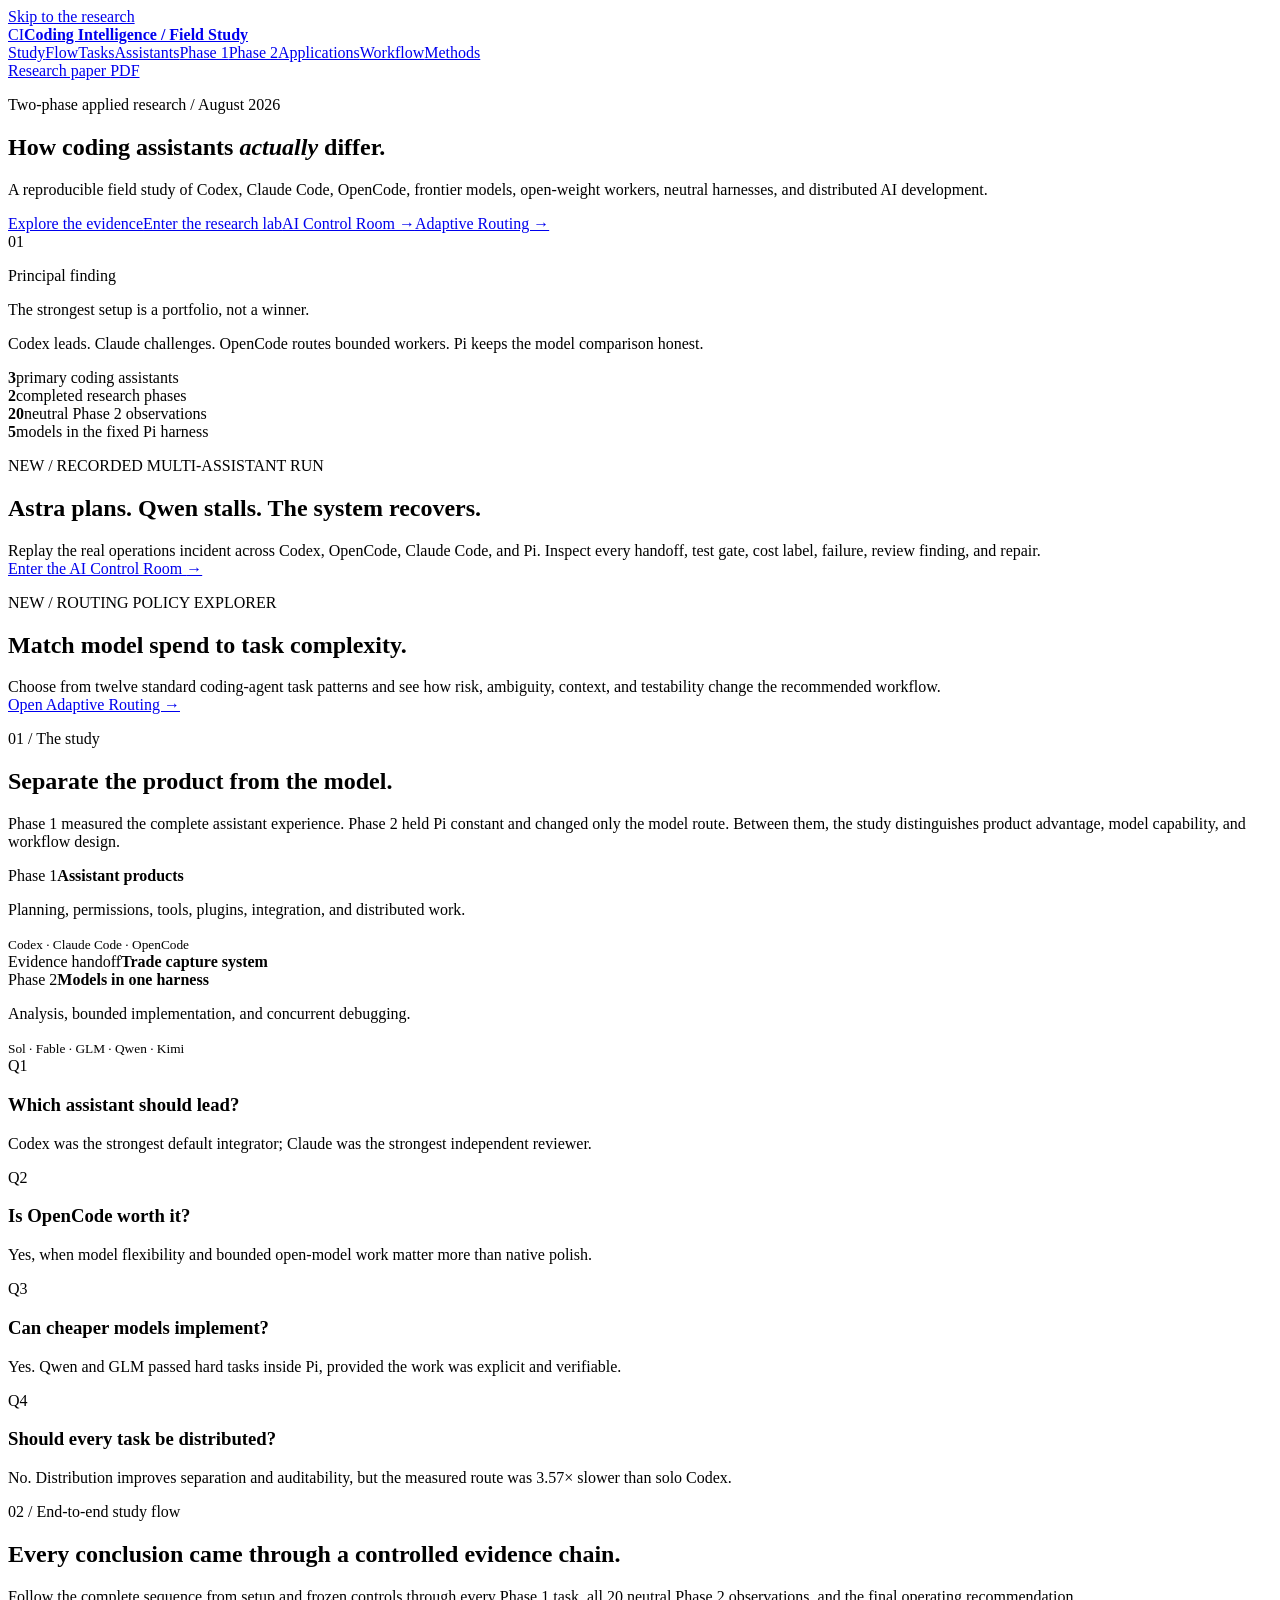
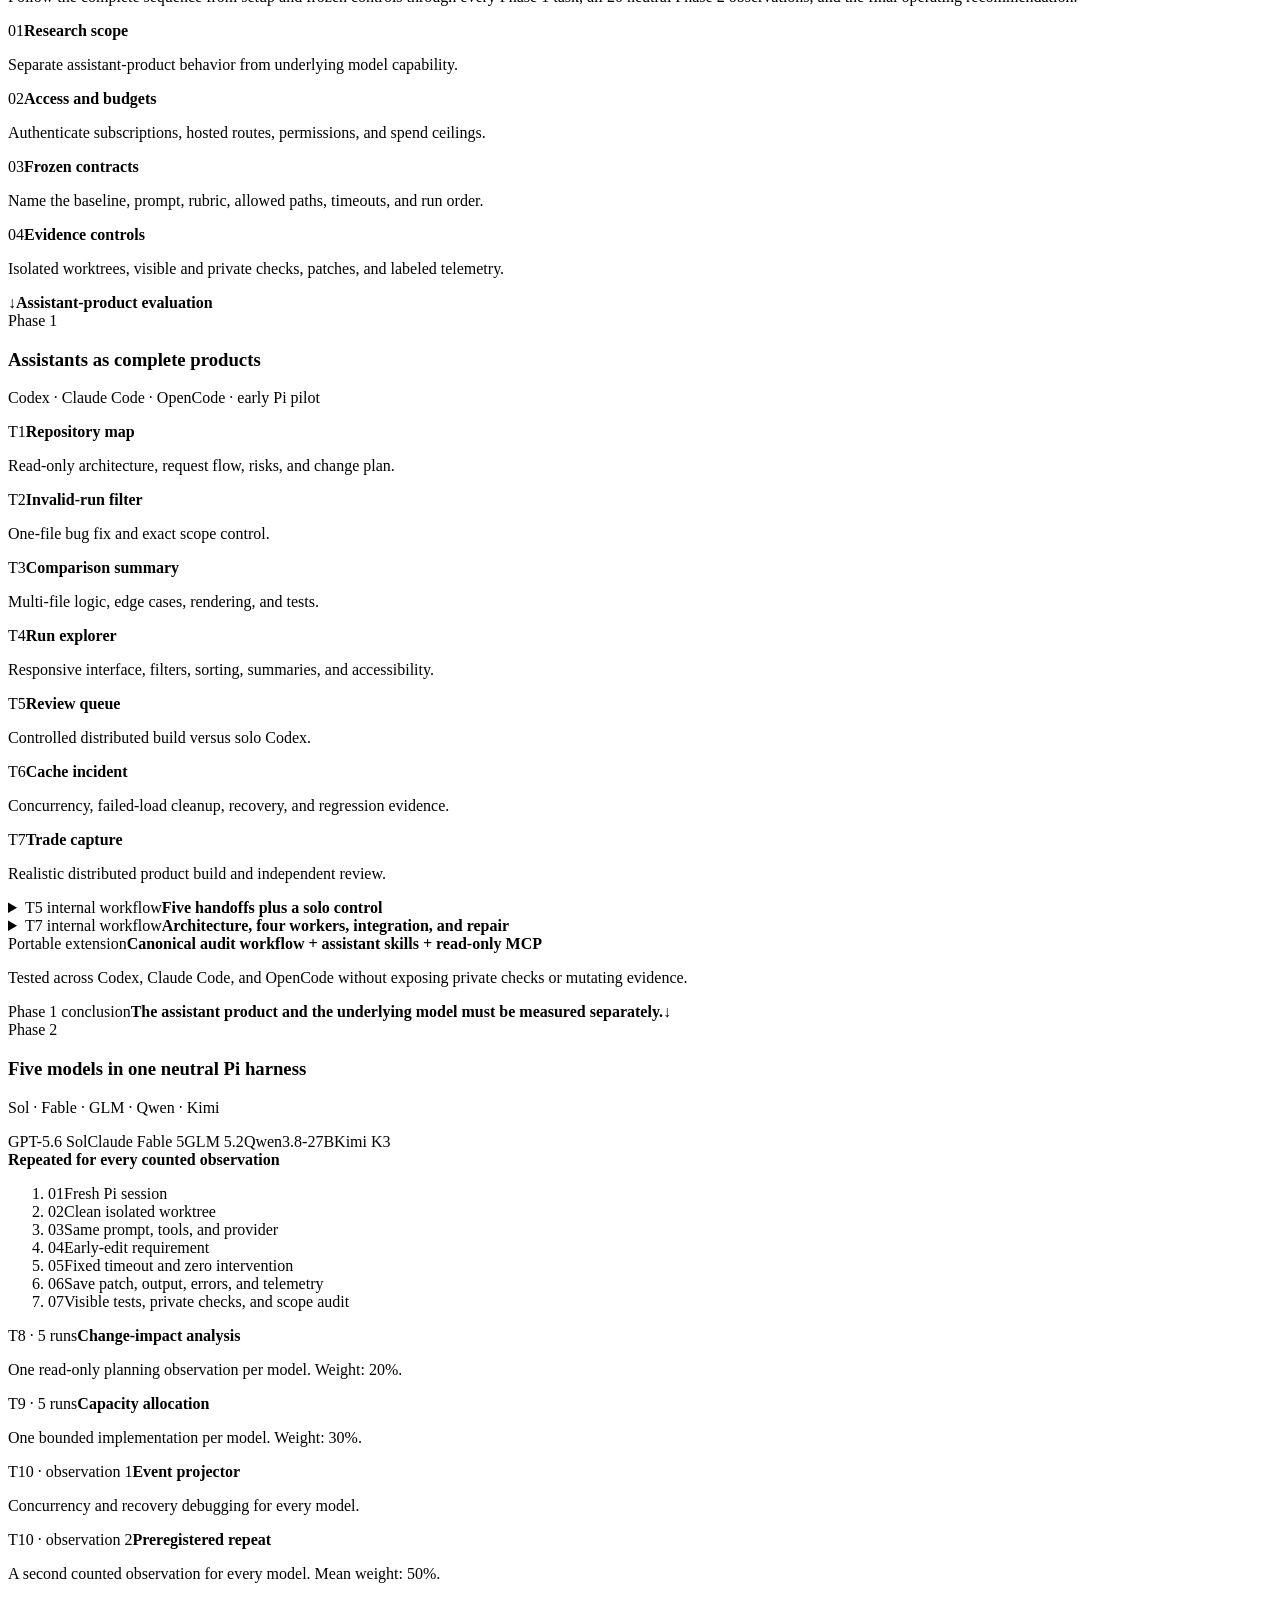
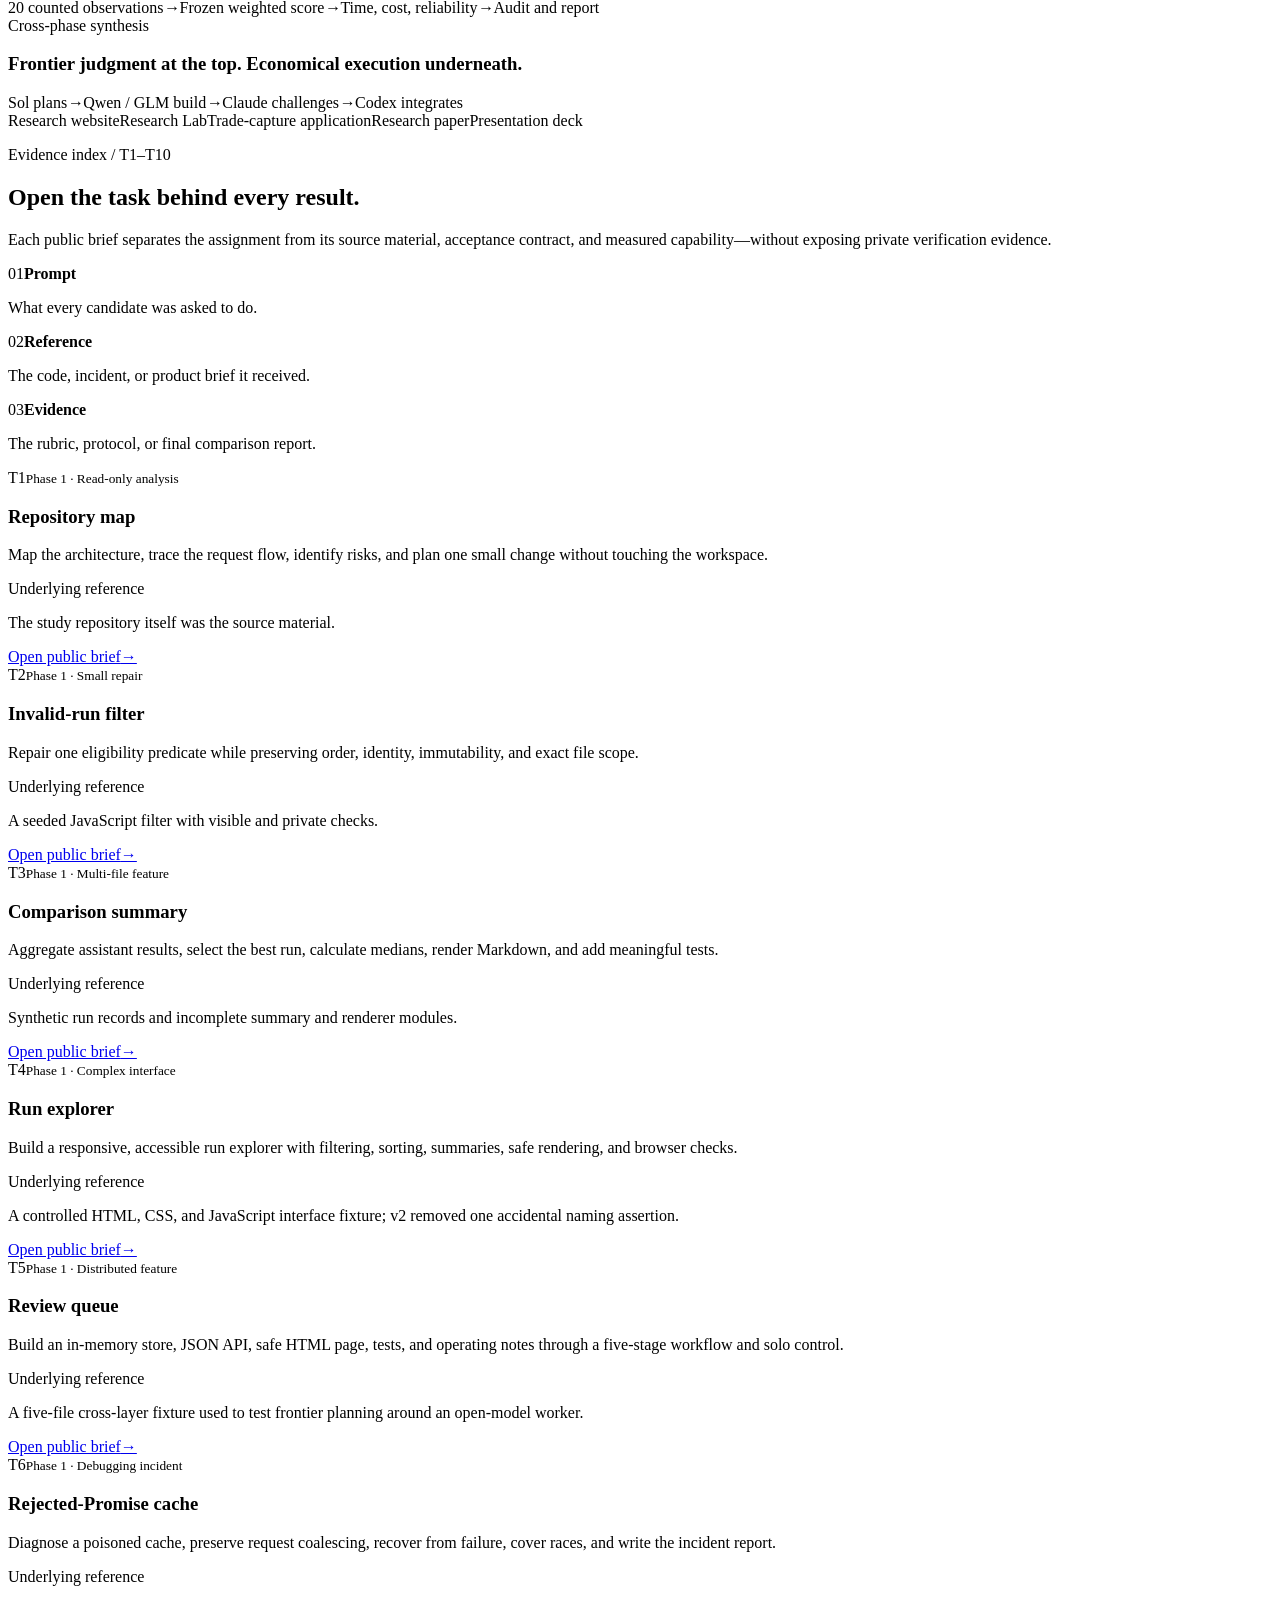
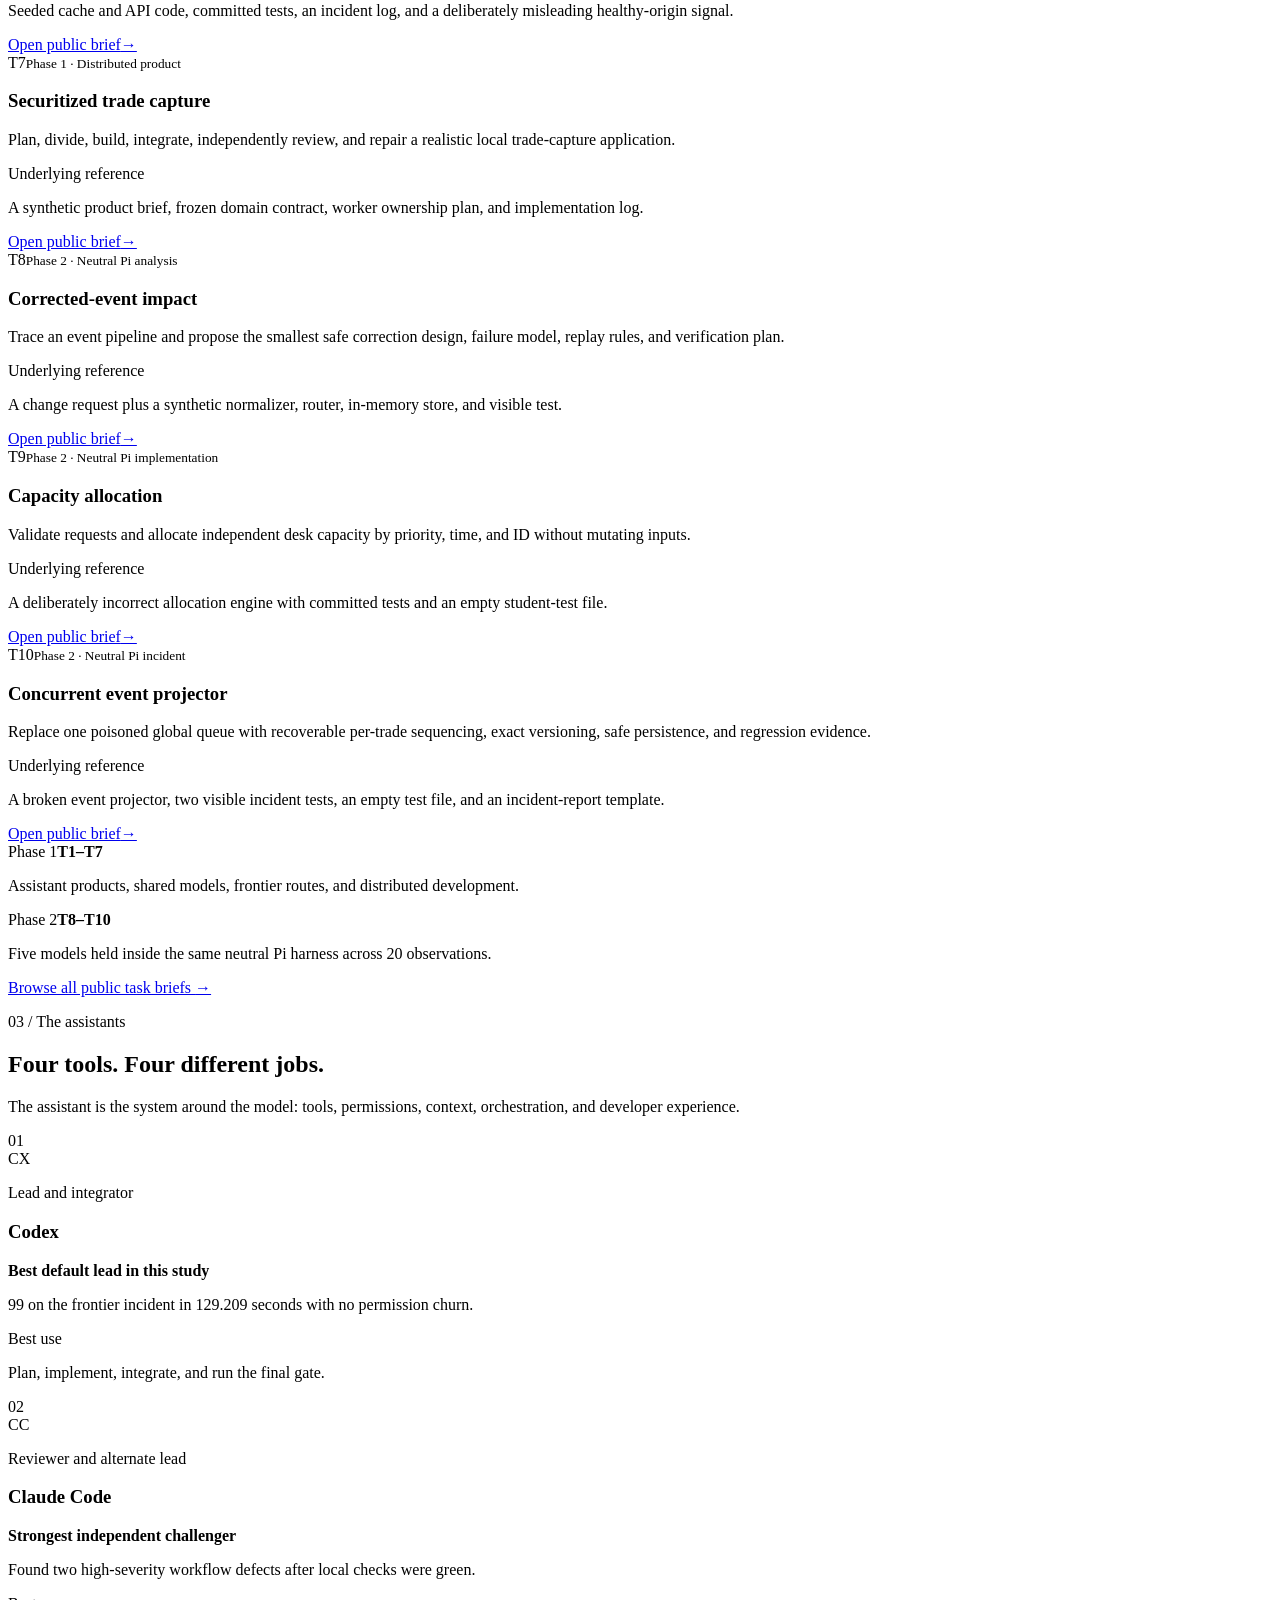
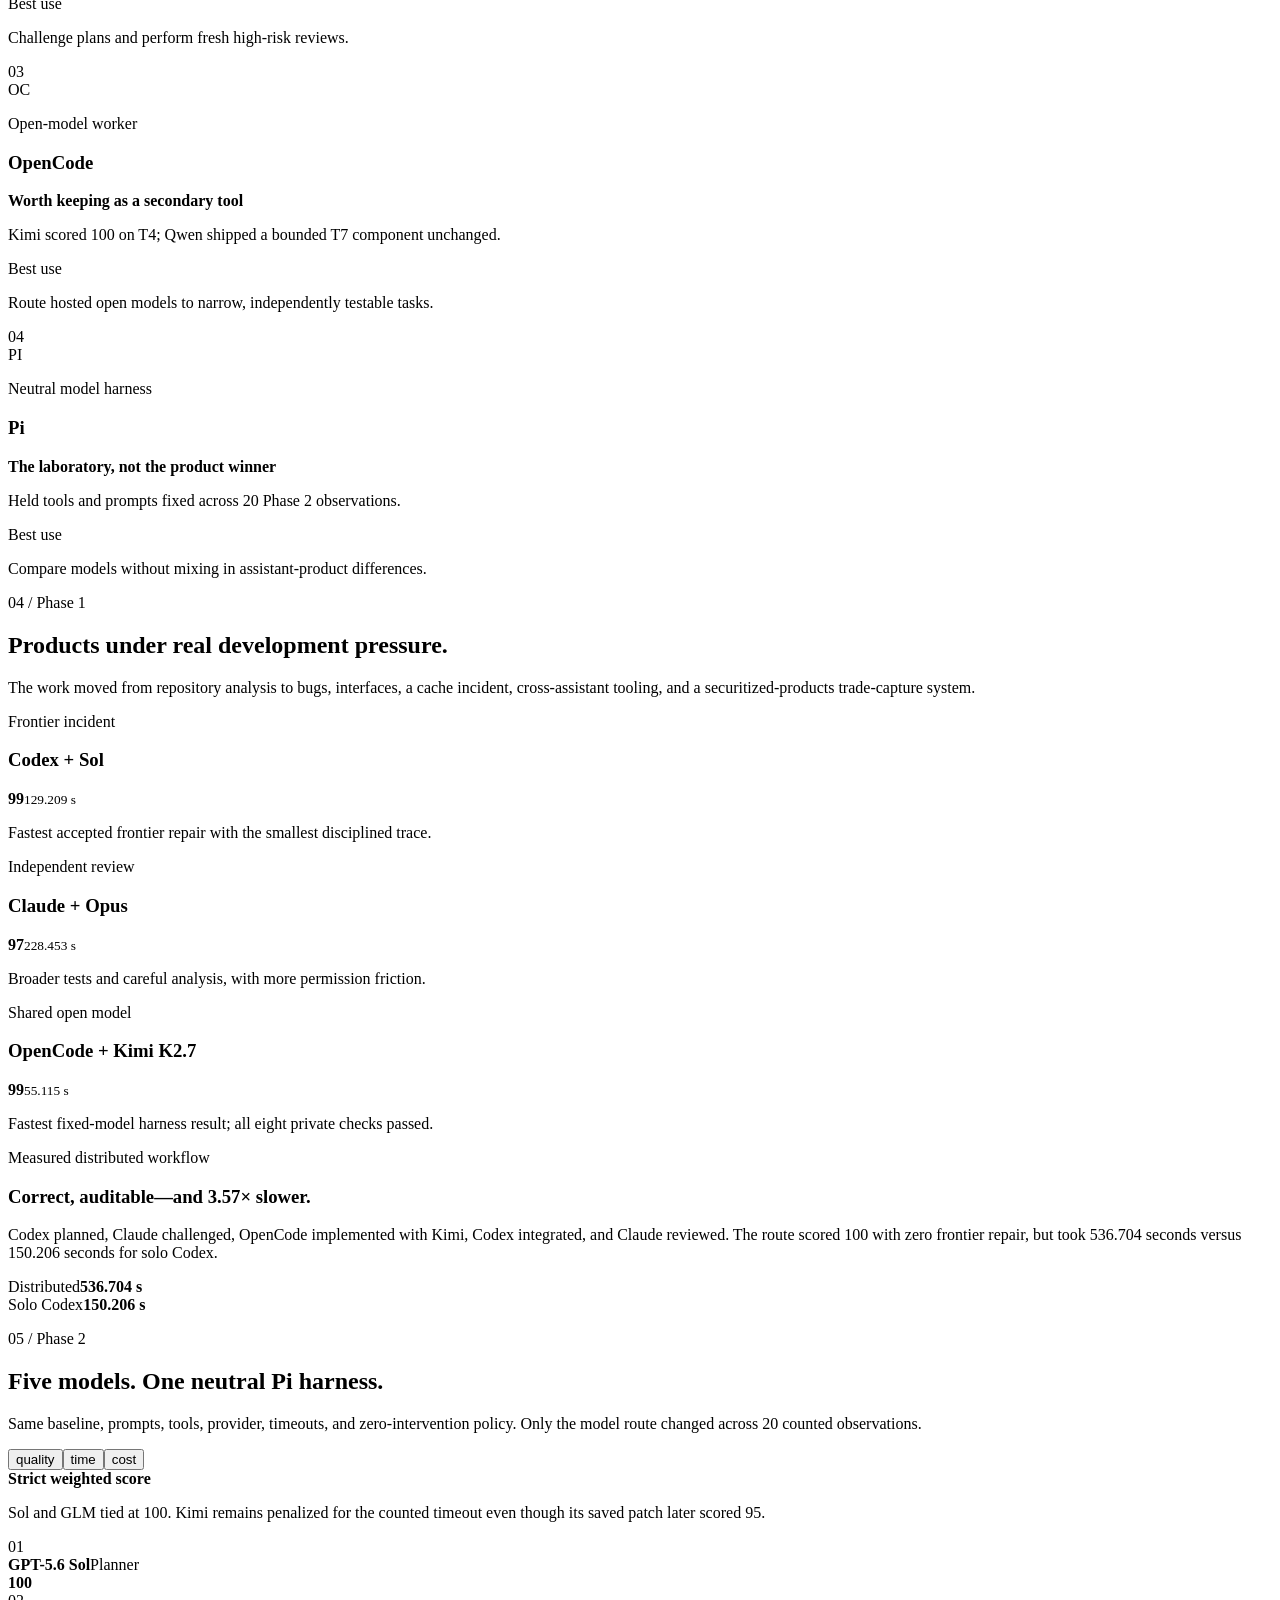
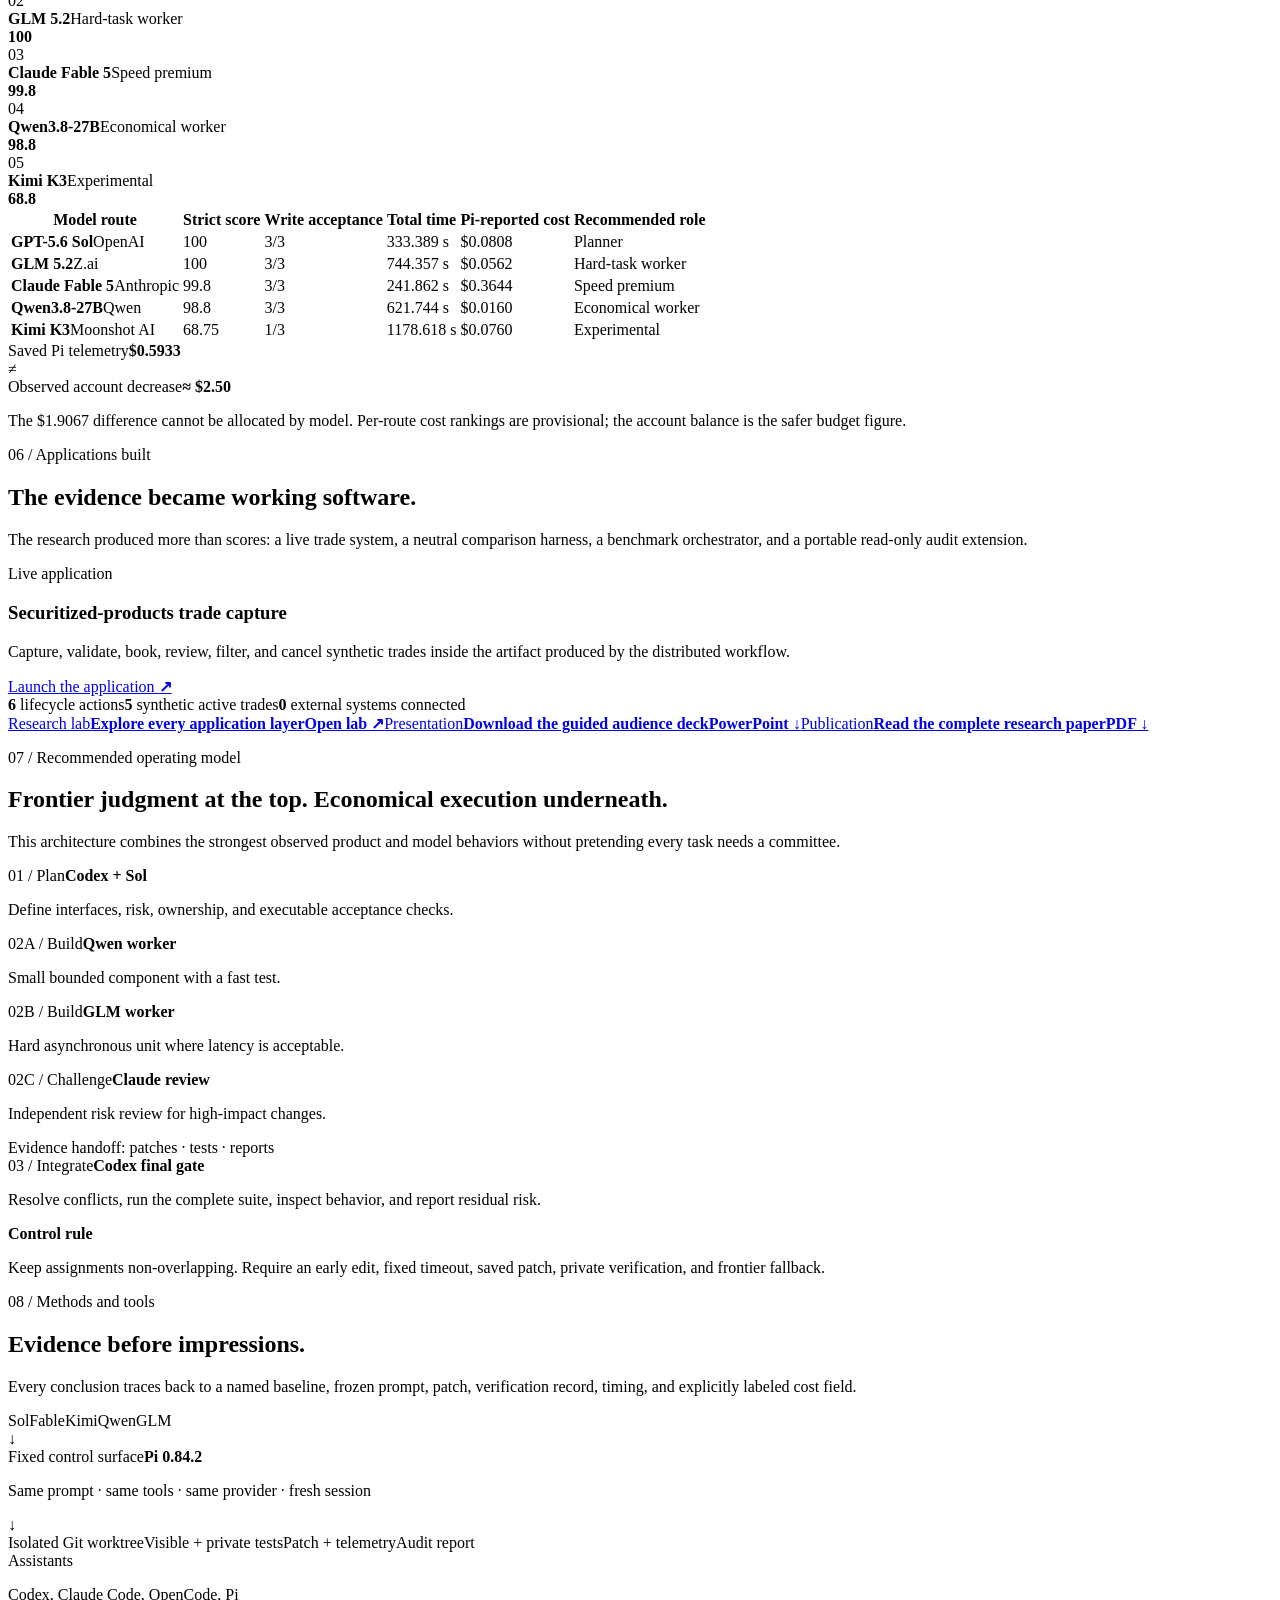
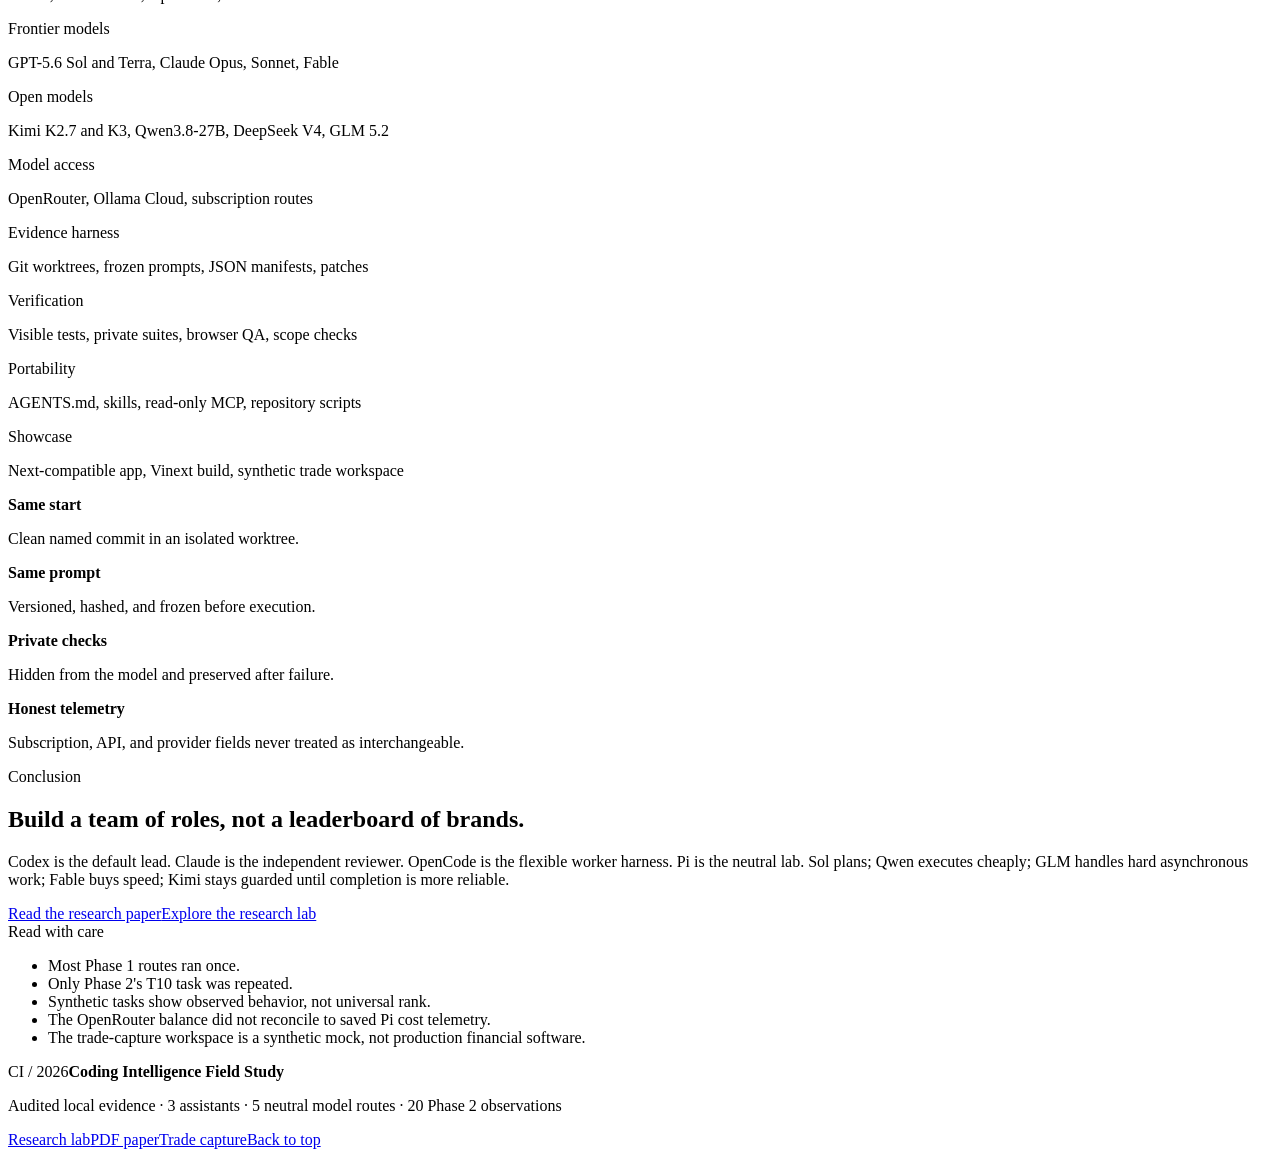
==== commit a222fcca: "Publish adaptive routing lab" ====
--- a/index.html
+++ b/index.html
@@ -1 +1 @@
-<!DOCTYPE html><html lang="en"><head><meta charSet="utf-8"/><meta name="viewport" content="width=device-width, initial-scale=1"/><link rel="preload" href="/coding-intelligence-field-study/_next/static/media/797e433ab948586e-s.p.08e28id.o-okb.woff2" as="font" crossorigin="" type="font/woff2"/><link rel="preload" href="/coding-intelligence-field-study/_next/static/media/caa3a2e1cccd8315-s.p.09~u27dqhyhd6.woff2" as="font" crossorigin="" type="font/woff2"/><link rel="stylesheet" href="/coding-intelligence-field-study/_next/static/chunks/0p78icl~-59jk.css" data-precedence="next"/><link rel="preload" as="script" fetchPriority="low" href="/coding-intelligence-field-study/_next/static/chunks/0ht900cau6_ur.js"/><script src="/coding-intelligence-field-study/_next/static/chunks/054.mq1nx3nn-.js" async=""></script><script src="/coding-intelligence-field-study/_next/static/chunks/07lhk_q6pmm3r.js" async=""></script><script src="/coding-intelligence-field-study/_next/static/chunks/turbopack-10d4lg9v10xrq.js" async=""></script><script src="/coding-intelligence-field-study/_next/static/chunks/0dbhjjzl8qfwv.js" async=""></script><script src="/coding-intelligence-field-study/_next/static/chunks/0iez5..29n78o.js" async=""></script><meta name="next-size-adjust" content=""/><title>Coding Intelligence Field Study | Assistants, Models, Orchestration</title><meta name="description" content="An evidence-backed field study of Codex, Claude Code, OpenCode, frontier and open-weight models, neutral harnesses, and distributed AI development."/><meta property="og:title" content="Coding Intelligence Field Study | Assistants, Models, Orchestration"/><meta property="og:description" content="An evidence-backed field study of Codex, Claude Code, OpenCode, frontier and open-weight models, neutral harnesses, and distributed AI development."/><meta property="og:image" content="http://localhost:3000/coding-intelligence-field-study/og.png"/><meta property="og:image:width" content="1717"/><meta property="og:image:height" content="916"/><meta property="og:type" content="website"/><meta name="twitter:card" content="summary_large_image"/><meta name="twitter:title" content="Coding Intelligence Field Study | Assistants, Models, Orchestration"/><meta name="twitter:description" content="An evidence-backed field study of Codex, Claude Code, OpenCode, frontier and open-weight models, neutral harnesses, and distributed AI development."/><meta name="twitter:image" content="http://localhost:3000/coding-intelligence-field-study/og.png"/><script src="/coding-intelligence-field-study/_next/static/chunks/03~yq9q893hmn.js" noModule=""></script></head><body class="geist_a71539c9-module__T19VSG__variable geist_mono_8d43a2aa-module__8Li5zG__variable antialiased"><div hidden=""><!--$--><!--/$--></div><a class="skip-link" href="#main-content">Skip to the research</a><div class="reading-progress" aria-hidden="true"><span style="width:0%"></span></div><header class="research-header"><a class="research-brand" href="#top" aria-label="Coding Intelligence Field Study home"><span>CI</span><strong>Coding Intelligence / Field Study</strong></a><nav aria-label="Research sections"><a href="#story">Study</a><a href="#study-flow">Flow</a><a href="#task-reference">Tasks</a><a href="#assistants">Assistants</a><a href="#phase-one">Phase 1</a><a href="#phase-two">Phase 2</a><a href="#applications">Applications</a><a href="#orchestration">Workflow</a><a href="#methods">Methods</a></nav><a class="header-paper-link" href="/coding-intelligence-field-study/research-paper.pdf">Research paper <span>PDF</span></a></header><main id="main-content"><section class="research-hero" id="top"><div class="hero-grid" aria-hidden="true"></div><div class="hero-copy"><p class="overline">Two-phase applied research / August 2026</p><h1>How coding assistants <em>actually</em> differ.</h1><p class="hero-lede">A reproducible field study of Codex, Claude Code, OpenCode, frontier models, open-weight workers, neutral harnesses, and distributed AI development.</p><div class="hero-actions"><a class="button button-primary" href="#story">Explore the evidence</a><a class="button button-secondary" href="/coding-intelligence-field-study/lab/">Enter the research lab</a><a class="button button-secondary" href="/coding-intelligence-field-study/control-room/">AI Control Room →</a></div></div><aside class="hero-finding" aria-label="Principal finding"><span class="finding-index">01</span><p class="finding-label">Principal finding</p><p class="finding-quote">The strongest setup is a portfolio, not a winner.</p><div class="finding-rule"></div><p>Codex leads. Claude challenges. OpenCode routes bounded workers. Pi keeps the model comparison honest.</p></aside><div class="hero-stats" aria-label="Study totals"><div><strong>3</strong><span>primary coding assistants</span></div><div><strong>2</strong><span>completed research phases</span></div><div><strong>20</strong><span>neutral Phase 2 observations</span></div><div><strong>5</strong><span>models in the fixed Pi harness</span></div></div></section><section class="control-room-entry" aria-label="AI Control Room"><div><p>NEW / RECORDED MULTI-ASSISTANT RUN</p><h2>Astra plans. Qwen stalls. The system recovers.</h2><span>Replay the real operations incident across Codex, OpenCode, Claude Code, and Pi. Inspect every handoff, test gate, cost label, failure, review finding, and repair.</span></div><a href="/coding-intelligence-field-study/control-room/">Enter the AI Control Room <span aria-hidden="true">→</span></a></section><section class="narrative-section" id="story"><div class="section-intro"><p class="section-kicker">01 / The study</p><h2>Separate the product from the model.</h2><p>Phase 1 measured the complete assistant experience. Phase 2 held Pi constant and changed only the model route. Between them, the study distinguishes product advantage, model capability, and workflow design.</p></div><div class="study-map" aria-label="Two phase study map"><article class="map-node map-node-primary"><span>Phase 1</span><strong>Assistant products</strong><p>Planning, permissions, tools, plugins, integration, and distributed work.</p><small>Codex · Claude Code · OpenCode</small></article><div class="map-bridge"><span>Evidence handoff</span><i aria-hidden="true"></i><b>Trade capture system</b></div><article class="map-node"><span>Phase 2</span><strong>Models in one harness</strong><p>Analysis, bounded implementation, and concurrent debugging.</p><small>Sol · Fable · GLM · Qwen · Kimi</small></article></div><div class="research-question-grid"><article><span>Q1</span><h3>Which assistant should lead?</h3><p>Codex was the strongest default integrator; Claude was the strongest independent reviewer.</p></article><article><span>Q2</span><h3>Is OpenCode worth it?</h3><p>Yes, when model flexibility and bounded open-model work matter more than native polish.</p></article><article><span>Q3</span><h3>Can cheaper models implement?</h3><p>Yes. Qwen and GLM passed hard tasks inside Pi, provided the work was explicit and verifiable.</p></article><article><span>Q4</span><h3>Should every task be distributed?</h3><p>No. Distribution improves separation and auditability, but the measured route was 3.57× slower than solo Codex.</p></article></div></section><section class="study-flow-section" id="study-flow"><div class="section-intro split-intro"><div><p class="section-kicker">02 / End-to-end study flow</p><h2>Every conclusion came through a controlled evidence chain.</h2></div><p>Follow the complete sequence from setup and frozen controls through every Phase 1 task, all 20 neutral Phase 2 observations, and the final operating recommendation.</p></div><div class="flow-foundation" aria-label="Study foundation"><article><span>01</span><strong>Research scope</strong><p>Separate assistant-product behavior from underlying model capability.</p></article><article><span>02</span><strong>Access and budgets</strong><p>Authenticate subscriptions, hosted routes, permissions, and spend ceilings.</p></article><article><span>03</span><strong>Frozen contracts</strong><p>Name the baseline, prompt, rubric, allowed paths, timeouts, and run order.</p></article><article><span>04</span><strong>Evidence controls</strong><p>Isolated worktrees, visible and private checks, patches, and labeled telemetry.</p></article></div><div class="flow-connector" aria-hidden="true"><span>↓</span><b>Assistant-product evaluation</b></div><article class="flow-phase flow-phase-one"><header><div><span>Phase 1</span><h3>Assistants as complete products</h3></div><p>Codex · Claude Code · OpenCode · early Pi pilot</p></header><div class="flow-task-rail" aria-label="Phase 1 task sequence"><article><span>T1</span><strong>Repository map</strong><p>Read-only architecture, request flow, risks, and change plan.</p></article><article><span>T2</span><strong>Invalid-run filter</strong><p>One-file bug fix and exact scope control.</p></article><article><span>T3</span><strong>Comparison summary</strong><p>Multi-file logic, edge cases, rendering, and tests.</p></article><article><span>T4</span><strong>Run explorer</strong><p>Responsive interface, filters, sorting, summaries, and accessibility.</p></article><article><span>T5</span><strong>Review queue</strong><p>Controlled distributed build versus solo Codex.</p></article><article><span>T6</span><strong>Cache incident</strong><p>Concurrency, failed-load cleanup, recovery, and regression evidence.</p></article><article><span>T7</span><strong>Trade capture</strong><p>Realistic distributed product build and independent review.</p></article></div><div class="flow-detail-grid"><details><summary><span>T5 internal workflow</span><strong>Five handoffs plus a solo control</strong></summary><div class="flow-mini-chain"><article><span>Plan</span><strong>Codex + Sol</strong><p>Freeze architecture, ownership, and acceptance checks.</p></article><i aria-hidden="true">→</i><article><span>Challenge</span><strong>Claude + Opus</strong><p>Identify blocking gaps before implementation.</p></article><i aria-hidden="true">→</i><article><span>Build</span><strong>OpenCode + Kimi</strong><p>Implement exactly the owned files.</p></article><i aria-hidden="true">→</i><article><span>Integrate</span><strong>Codex</strong><p>Apply the patch and run the complete gate.</p></article><i aria-hidden="true">→</i><article><span>Review</span><strong>Claude</strong><p>Perform an independent final assessment.</p></article></div><p class="flow-control-note"><strong>Control:</strong> solo Codex completed the same task for the score-and-time comparison.</p></details><details><summary><span>T7 internal workflow</span><strong>Architecture, four workers, integration, and repair</strong></summary><div class="flow-plan-review"><article><span>Architecture</span><strong>Codex + Sol</strong></article><i>→</i><article><span>Challenge</span><strong>Claude + Opus</strong></article></div><div class="flow-worker-grid"><article><span>Domain</span><strong>Codex + Terra</strong><p>Types, calculations, validation, lifecycle, seed data, and tests.</p></article><article><span>Ticket</span><strong>Claude + Sonnet</strong><p>Accessible securitized-products trade entry.</p></article><article><span>Insights</span><strong>OpenCode + Qwen</strong><p>Small desk exposure and activity component.</p></article><article><span>Workspace</span><strong>OpenCode + Kimi</strong><p>State, blotter, review surface, and visual system.</p></article></div><div class="flow-integration-line"><span>↓</span><strong>Codex + Sol integration</strong><span>→</span><strong>Claude + Opus review</strong><span>→</span><strong>Codex repair and browser gate</strong></div></details><div class="flow-portable-extension"><span>Portable extension</span><strong>Canonical audit workflow + assistant skills + read-only MCP</strong><p>Tested across Codex, Claude Code, and OpenCode without exposing private checks or mutating evidence.</p></div></div></article><div class="flow-handoff"><span>Phase 1 conclusion</span><strong>The assistant product and the underlying model must be measured separately.</strong><i aria-hidden="true">↓</i></div><article class="flow-phase flow-phase-two"><header><div><span>Phase 2</span><h3>Five models in one neutral Pi harness</h3></div><p>Sol · Fable · GLM · Qwen · Kimi</p></header><div class="flow-model-chips" aria-label="Phase 2 model routes"><span>GPT-5.6 Sol</span><span>Claude Fable 5</span><span>GLM 5.2</span><span>Qwen3.8-27B</span><span>Kimi K3</span></div><div class="flow-neutral-loop"><strong>Repeated for every counted observation</strong><ol><li><span>01</span>Fresh Pi session</li><li><span>02</span>Clean isolated worktree</li><li><span>03</span>Same prompt, tools, and provider</li><li><span>04</span>Early-edit requirement</li><li><span>05</span>Fixed timeout and zero intervention</li><li><span>06</span>Save patch, output, errors, and telemetry</li><li><span>07</span>Visible tests, private checks, and scope audit</li></ol></div><div class="flow-task-rail flow-phase-two-rail" aria-label="Phase 2 task sequence"><article><span>T8 · 5 runs</span><strong>Change-impact analysis</strong><p>One read-only planning observation per model. Weight: 20%.</p></article><article><span>T9 · 5 runs</span><strong>Capacity allocation</strong><p>One bounded implementation per model. Weight: 30%.</p></article><article><span>T10 · observation 1</span><strong>Event projector</strong><p>Concurrency and recovery debugging for every model.</p></article><article><span>T10 · observation 2</span><strong>Preregistered repeat</strong><p>A second counted observation for every model. Mean weight: 50%.</p></article></div><div class="flow-score-line"><span>20 counted observations</span><i>→</i><span>Frozen weighted score</span><i>→</i><span>Time, cost, reliability</span><i>→</i><span>Audit and report</span></div></article><div class="flow-synthesis"><div><span>Cross-phase synthesis</span><h3>Frontier judgment at the top. Economical execution underneath.</h3></div><div class="flow-synthesis-chain"><span>Sol plans</span><i>→</i><span>Qwen / GLM build</span><i>→</i><span>Claude challenges</span><i>→</i><span>Codex integrates</span></div><div class="flow-output-list"><span>Research website</span><span>Research Lab</span><span>Trade-capture application</span><span>Research paper</span><span>Presentation deck</span></div></div></section><section class="task-reference-section" id="task-reference"><div class="section-intro split-intro"><div><p class="section-kicker">Evidence index / T1–T10</p><h2>Open the task behind every result.</h2></div><p>Each public brief separates the assignment from its source material, acceptance contract, and measured capability—without exposing private verification evidence.</p></div><div class="reference-key" aria-label="How to use the task references"><div><span>01</span><strong>Prompt</strong><p>What every candidate was asked to do.</p></div><div><span>02</span><strong>Reference</strong><p>The code, incident, or product brief it received.</p></div><div><span>03</span><strong>Evidence</strong><p>The rubric, protocol, or final comparison report.</p></div></div><div class="task-reference-grid"><article class="task-reference-card "><header><span>T1</span><small>Phase 1 · Read-only analysis</small></header><h3>Repository map</h3><p>Map the architecture, trace the request flow, identify risks, and plan one small change without touching the workspace.</p><div class="task-source"><span>Underlying reference</span><p>The study repository itself was the source material.</p></div><nav aria-label="T1 evidence links"><a href="/coding-intelligence-field-study/tasks/#t1">Open public brief<span aria-hidden="true">→</span></a></nav></article><article class="task-reference-card "><header><span>T2</span><small>Phase 1 · Small repair</small></header><h3>Invalid-run filter</h3><p>Repair one eligibility predicate while preserving order, identity, immutability, and exact file scope.</p><div class="task-source"><span>Underlying reference</span><p>A seeded JavaScript filter with visible and private checks.</p></div><nav aria-label="T2 evidence links"><a href="/coding-intelligence-field-study/tasks/#t2">Open public brief<span aria-hidden="true">→</span></a></nav></article><article class="task-reference-card "><header><span>T3</span><small>Phase 1 · Multi-file feature</small></header><h3>Comparison summary</h3><p>Aggregate assistant results, select the best run, calculate medians, render Markdown, and add meaningful tests.</p><div class="task-source"><span>Underlying reference</span><p>Synthetic run records and incomplete summary and renderer modules.</p></div><nav aria-label="T3 evidence links"><a href="/coding-intelligence-field-study/tasks/#t3">Open public brief<span aria-hidden="true">→</span></a></nav></article><article class="task-reference-card "><header><span>T4</span><small>Phase 1 · Complex interface</small></header><h3>Run explorer</h3><p>Build a responsive, accessible run explorer with filtering, sorting, summaries, safe rendering, and browser checks.</p><div class="task-source"><span>Underlying reference</span><p>A controlled HTML, CSS, and JavaScript interface fixture; v2 removed one accidental naming assertion.</p></div><nav aria-label="T4 evidence links"><a href="/coding-intelligence-field-study/tasks/#t4">Open public brief<span aria-hidden="true">→</span></a></nav></article><article class="task-reference-card "><header><span>T5</span><small>Phase 1 · Distributed feature</small></header><h3>Review queue</h3><p>Build an in-memory store, JSON API, safe HTML page, tests, and operating notes through a five-stage workflow and solo control.</p><div class="task-source"><span>Underlying reference</span><p>A five-file cross-layer fixture used to test frontier planning around an open-model worker.</p></div><nav aria-label="T5 evidence links"><a href="/coding-intelligence-field-study/tasks/#t5">Open public brief<span aria-hidden="true">→</span></a></nav></article><article class="task-reference-card "><header><span>T6</span><small>Phase 1 · Debugging incident</small></header><h3>Rejected-Promise cache</h3><p>Diagnose a poisoned cache, preserve request coalescing, recover from failure, cover races, and write the incident report.</p><div class="task-source"><span>Underlying reference</span><p>Seeded cache and API code, committed tests, an incident log, and a deliberately misleading healthy-origin signal.</p></div><nav aria-label="T6 evidence links"><a href="/coding-intelligence-field-study/tasks/#t6">Open public brief<span aria-hidden="true">→</span></a></nav></article><article class="task-reference-card task-reference-featured"><header><span>T7</span><small>Phase 1 · Distributed product</small></header><h3>Securitized trade capture</h3><p>Plan, divide, build, integrate, independently review, and repair a realistic local trade-capture application.</p><div class="task-source"><span>Underlying reference</span><p>A synthetic product brief, frozen domain contract, worker ownership plan, and implementation log.</p></div><nav aria-label="T7 evidence links"><a href="/coding-intelligence-field-study/tasks/#t7">Open public brief<span aria-hidden="true">→</span></a></nav></article><article class="task-reference-card "><header><span>T8</span><small>Phase 2 · Neutral Pi analysis</small></header><h3>Corrected-event impact</h3><p>Trace an event pipeline and propose the smallest safe correction design, failure model, replay rules, and verification plan.</p><div class="task-source"><span>Underlying reference</span><p>A change request plus a synthetic normalizer, router, in-memory store, and visible test.</p></div><nav aria-label="T8 evidence links"><a href="/coding-intelligence-field-study/tasks/#t8">Open public brief<span aria-hidden="true">→</span></a></nav></article><article class="task-reference-card "><header><span>T9</span><small>Phase 2 · Neutral Pi implementation</small></header><h3>Capacity allocation</h3><p>Validate requests and allocate independent desk capacity by priority, time, and ID without mutating inputs.</p><div class="task-source"><span>Underlying reference</span><p>A deliberately incorrect allocation engine with committed tests and an empty student-test file.</p></div><nav aria-label="T9 evidence links"><a href="/coding-intelligence-field-study/tasks/#t9">Open public brief<span aria-hidden="true">→</span></a></nav></article><article class="task-reference-card "><header><span>T10</span><small>Phase 2 · Neutral Pi incident</small></header><h3>Concurrent event projector</h3><p>Replace one poisoned global queue with recoverable per-trade sequencing, exact versioning, safe persistence, and regression evidence.</p><div class="task-source"><span>Underlying reference</span><p>A broken event projector, two visible incident tests, an empty test file, and an incident-report template.</p></div><nav aria-label="T10 evidence links"><a href="/coding-intelligence-field-study/tasks/#t10">Open public brief<span aria-hidden="true">→</span></a></nav></article></div><div class="reference-footer"><div><span>Phase 1</span><strong>T1–T7</strong><p>Assistant products, shared models, frontier routes, and distributed development.</p></div><div><span>Phase 2</span><strong>T8–T10</strong><p>Five models held inside the same neutral Pi harness across 20 observations.</p></div><a href="/coding-intelligence-field-study/tasks/">Browse all public task briefs <span aria-hidden="true">→</span></a></div></section><section class="dark-section" id="assistants"><div class="section-intro section-intro-light"><p class="section-kicker">03 / The assistants</p><h2>Four tools. Four different jobs.</h2><p>The assistant is the system around the model: tools, permissions, context, orchestration, and developer experience.</p></div><div class="assistant-showcase"><article class="assistant-result"><div class="assistant-number">0<!-- -->1</div><div class="assistant-identity"><span>CX</span><p>Lead and integrator</p></div><h3>Codex</h3><strong>Best default lead in this study</strong><p>99 on the frontier incident in 129.209 seconds with no permission churn.</p><div class="assistant-use"><span>Best use</span><p>Plan, implement, integrate, and run the final gate.</p></div></article><article class="assistant-result"><div class="assistant-number">0<!-- -->2</div><div class="assistant-identity"><span>CC</span><p>Reviewer and alternate lead</p></div><h3>Claude Code</h3><strong>Strongest independent challenger</strong><p>Found two high-severity workflow defects after local checks were green.</p><div class="assistant-use"><span>Best use</span><p>Challenge plans and perform fresh high-risk reviews.</p></div></article><article class="assistant-result"><div class="assistant-number">0<!-- -->3</div><div class="assistant-identity"><span>OC</span><p>Open-model worker</p></div><h3>OpenCode</h3><strong>Worth keeping as a secondary tool</strong><p>Kimi scored 100 on T4; Qwen shipped a bounded T7 component unchanged.</p><div class="assistant-use"><span>Best use</span><p>Route hosted open models to narrow, independently testable tasks.</p></div></article><article class="assistant-result"><div class="assistant-number">0<!-- -->4</div><div class="assistant-identity"><span>PI</span><p>Neutral model harness</p></div><h3>Pi</h3><strong>The laboratory, not the product winner</strong><p>Held tools and prompts fixed across 20 Phase 2 observations.</p><div class="assistant-use"><span>Best use</span><p>Compare models without mixing in assistant-product differences.</p></div></article></div></section><section class="narrative-section" id="phase-one"><div class="section-intro split-intro"><div><p class="section-kicker">04 / Phase 1</p><h2>Products under real development pressure.</h2></div><p>The work moved from repository analysis to bugs, interfaces, a cache incident, cross-assistant tooling, and a securitized-products trade-capture system.</p></div><div class="evidence-cards"><article><span>Frontier incident</span><h3>Codex + Sol</h3><div class="evidence-numbers"><strong>99</strong><small>129.209 s</small></div><p>Fastest accepted frontier repair with the smallest disciplined trace.</p></article><article><span>Independent review</span><h3>Claude + Opus</h3><div class="evidence-numbers"><strong>97</strong><small>228.453 s</small></div><p>Broader tests and careful analysis, with more permission friction.</p></article><article><span>Shared open model</span><h3>OpenCode + Kimi K2.7</h3><div class="evidence-numbers"><strong>99</strong><small>55.115 s</small></div><p>Fastest fixed-model harness result; all eight private checks passed.</p></article></div><div class="distributed-proof"><div class="proof-copy"><p class="section-kicker">Measured distributed workflow</p><h3>Correct, auditable—and 3.57× slower.</h3><p>Codex planned, Claude challenged, OpenCode implemented with Kimi, Codex integrated, and Claude reviewed. The route scored 100 with zero frontier repair, but took 536.704 seconds versus 150.206 seconds for solo Codex.</p></div><div class="proof-bars" aria-label="Distributed workflow time comparison"><div><span>Distributed</span><i style="width:100%"></i><strong>536.704 s</strong></div><div><span>Solo Codex</span><i style="width:28%"></i><strong>150.206 s</strong></div></div></div></section><section class="model-section" id="phase-two"><div class="section-intro split-intro"><div><p class="section-kicker">05 / Phase 2</p><h2>Five models. One neutral Pi harness.</h2></div><p>Same baseline, prompts, tools, provider, timeouts, and zero-intervention policy. Only the model route changed across 20 counted observations.</p></div><div class="metric-switcher" role="group" aria-label="Choose model comparison metric"><button type="button" aria-pressed="true">quality</button><button type="button" aria-pressed="false">time</button><button type="button" aria-pressed="false">cost</button></div><div class="metric-board"><div class="metric-board-head"><strong>Strict weighted score</strong><p>Sol and GLM tied at 100. Kimi remains penalized for the counted timeout even though its saved patch later scored 95.</p></div><div class="metric-bars"><div class="metric-row"><span class="metric-rank">0<!-- -->1</span><div class="metric-name"><strong>GPT-5.6 Sol</strong><span>Planner</span></div><div class="metric-track"><i style="--bar-width:100%"></i></div><strong class="metric-value">100</strong></div><div class="metric-row"><span class="metric-rank">0<!-- -->2</span><div class="metric-name"><strong>GLM 5.2</strong><span>Hard-task worker</span></div><div class="metric-track"><i style="--bar-width:100%"></i></div><strong class="metric-value">100</strong></div><div class="metric-row"><span class="metric-rank">0<!-- -->3</span><div class="metric-name"><strong>Claude Fable 5</strong><span>Speed premium</span></div><div class="metric-track"><i style="--bar-width:99.8%"></i></div><strong class="metric-value">99.8</strong></div><div class="metric-row"><span class="metric-rank">0<!-- -->4</span><div class="metric-name"><strong>Qwen3.8-27B</strong><span>Economical worker</span></div><div class="metric-track"><i style="--bar-width:98.8%"></i></div><strong class="metric-value">98.8</strong></div><div class="metric-row"><span class="metric-rank">0<!-- -->5</span><div class="metric-name"><strong>Kimi K3</strong><span>Experimental</span></div><div class="metric-track"><i style="--bar-width:68.75%"></i></div><strong class="metric-value">68.8</strong></div></div></div><div class="table-shell" role="region" aria-label="Phase 2 model results" tabindex="0"><table><thead><tr><th>Model route</th><th>Strict score</th><th>Write acceptance</th><th>Total time</th><th>Pi-reported cost</th><th>Recommended role</th></tr></thead><tbody><tr><td><strong>GPT-5.6 Sol</strong><span>OpenAI</span></td><td>100</td><td>3/3</td><td>333.389<!-- --> s</td><td>$<!-- -->0.0808</td><td>Planner</td></tr><tr><td><strong>GLM 5.2</strong><span>Z.ai</span></td><td>100</td><td>3/3</td><td>744.357<!-- --> s</td><td>$<!-- -->0.0562</td><td>Hard-task worker</td></tr><tr><td><strong>Claude Fable 5</strong><span>Anthropic</span></td><td>99.8</td><td>3/3</td><td>241.862<!-- --> s</td><td>$<!-- -->0.3644</td><td>Speed premium</td></tr><tr><td><strong>Qwen3.8-27B</strong><span>Qwen</span></td><td>98.8</td><td>3/3</td><td>621.744<!-- --> s</td><td>$<!-- -->0.0160</td><td>Economical worker</td></tr><tr><td><strong>Kimi K3</strong><span>Moonshot AI</span></td><td>68.75</td><td>1/3</td><td>1178.618<!-- --> s</td><td>$<!-- -->0.0760</td><td>Experimental</td></tr></tbody></table></div><div class="cost-reconciliation"><div><span>Saved Pi telemetry</span><strong>$0.5933</strong></div><div class="cost-plus">≠</div><div><span>Observed account decrease</span><strong>≈ $2.50</strong></div><p>The $1.9067 difference cannot be allocated by model. Per-route cost rankings are provisional; the account balance is the safer budget figure.</p></div></section><section class="application-section" id="applications"><div class="section-intro split-intro"><div><p class="section-kicker">06 / Applications built</p><h2>The evidence became working software.</h2></div><p>The research produced more than scores: a live trade system, a neutral comparison harness, a benchmark orchestrator, and a portable read-only audit extension.</p></div><div class="application-feature"><div class="application-feature-copy"><span>Live application</span><h3>Securitized-products trade capture</h3><p>Capture, validate, book, review, filter, and cancel synthetic trades inside the artifact produced by the distributed workflow.</p><a href="/coding-intelligence-field-study/trade-capture/">Launch the application <b aria-hidden="true">↗</b></a></div><div class="application-feature-stats" aria-label="Trade application capabilities"><span><strong>6</strong> lifecycle actions</span><span><strong>5</strong> synthetic active trades</span><span><strong>0</strong> external systems connected</span></div></div><div class="application-links"><a href="/coding-intelligence-field-study/lab/"><span>Research lab</span><strong>Explore every application layer</strong><b>Open lab ↗</b></a><a href="/coding-intelligence-field-study/presentation-deck.pptx"><span>Presentation</span><strong>Download the guided audience deck</strong><b>PowerPoint ↓</b></a><a href="/coding-intelligence-field-study/research-paper.pdf"><span>Publication</span><strong>Read the complete research paper</strong><b>PDF ↓</b></a></div></section><section class="orchestration-section" id="orchestration"><div class="section-intro section-intro-light"><p class="section-kicker">07 / Recommended operating model</p><h2>Frontier judgment at the top. Economical execution underneath.</h2><p>This architecture combines the strongest observed product and model behaviors without pretending every task needs a committee.</p></div><div class="workflow-diagram" aria-label="Recommended two-level coding workflow"><article class="workflow-node workflow-lead"><span>01 / Plan</span><strong>Codex + Sol</strong><p>Define interfaces, risk, ownership, and executable acceptance checks.</p></article><div class="workflow-branch" aria-hidden="true"><i></i><i></i><i></i></div><div class="workflow-workers"><article class="workflow-node"><span>02A / Build</span><strong>Qwen worker</strong><p>Small bounded component with a fast test.</p></article><article class="workflow-node"><span>02B / Build</span><strong>GLM worker</strong><p>Hard asynchronous unit where latency is acceptable.</p></article><article class="workflow-node"><span>02C / Challenge</span><strong>Claude review</strong><p>Independent risk review for high-impact changes.</p></article></div><div class="workflow-merge" aria-hidden="true"><i></i><span>Evidence handoff: patches · tests · reports</span></div><article class="workflow-node workflow-finish"><span>03 / Integrate</span><strong>Codex final gate</strong><p>Resolve conflicts, run the complete suite, inspect behavior, and report residual risk.</p></article></div><div class="workflow-rule"><strong>Control rule</strong><p>Keep assignments non-overlapping. Require an early edit, fixed timeout, saved patch, private verification, and frontier fallback.</p></div></section><section class="narrative-section" id="methods"><div class="section-intro split-intro"><div><p class="section-kicker">08 / Methods and tools</p><h2>Evidence before impressions.</h2></div><p>Every conclusion traces back to a named baseline, frozen prompt, patch, verification record, timing, and explicitly labeled cost field.</p></div><div class="harness-diagram" aria-label="Neutral benchmark harness"><div class="model-inputs"><span>Sol</span><span>Fable</span><span>Kimi</span><span>Qwen</span><span>GLM</span></div><div class="harness-arrow" aria-hidden="true">↓</div><div class="harness-core"><span>Fixed control surface</span><strong>Pi 0.84.2</strong><p>Same prompt · same tools · same provider · fresh session</p></div><div class="harness-arrow" aria-hidden="true">↓</div><div class="harness-output"><span>Isolated Git worktree</span><span>Visible + private tests</span><span>Patch + telemetry</span><span>Audit report</span></div></div><div class="tool-ledger"><article><span>Assistants</span><p>Codex, Claude Code, OpenCode, Pi</p></article><article><span>Frontier models</span><p>GPT-5.6 Sol and Terra, Claude Opus, Sonnet, Fable</p></article><article><span>Open models</span><p>Kimi K2.7 and K3, Qwen3.8-27B, DeepSeek V4, GLM 5.2</p></article><article><span>Model access</span><p>OpenRouter, Ollama Cloud, subscription routes</p></article><article><span>Evidence harness</span><p>Git worktrees, frozen prompts, JSON manifests, patches</p></article><article><span>Verification</span><p>Visible tests, private suites, browser QA, scope checks</p></article><article><span>Portability</span><p>AGENTS.md, skills, read-only MCP, repository scripts</p></article><article><span>Showcase</span><p>Next-compatible app, Vinext build, synthetic trade workspace</p></article></div><div class="method-principles"><article><strong>Same start</strong><p>Clean named commit in an isolated worktree.</p></article><article><strong>Same prompt</strong><p>Versioned, hashed, and frozen before execution.</p></article><article><strong>Private checks</strong><p>Hidden from the model and preserved after failure.</p></article><article><strong>Honest telemetry</strong><p>Subscription, API, and provider fields never treated as interchangeable.</p></article></div></section><section class="closing-section"><div class="closing-copy"><p class="section-kicker">Conclusion</p><h2>Build a team of roles, not a leaderboard of brands.</h2><p>Codex is the default lead. Claude is the independent reviewer. OpenCode is the flexible worker harness. Pi is the neutral lab. Sol plans; Qwen executes cheaply; GLM handles hard asynchronous work; Fable buys speed; Kimi stays guarded until completion is more reliable.</p><div class="hero-actions"><a class="button button-light" href="/coding-intelligence-field-study/research-paper.pdf">Read the research paper</a><a class="button button-outline-light" href="/coding-intelligence-field-study/lab/">Explore the research lab</a></div></div><div class="limits-card"><span>Read with care</span><ul><li>Most Phase 1 routes ran once.</li><li>Only Phase 2&#x27;s T10 task was repeated.</li><li>Synthetic tasks show observed behavior, not universal rank.</li><li>The OpenRouter balance did not reconcile to saved Pi cost telemetry.</li><li>The trade-capture workspace is a synthetic mock, not production financial software.</li></ul></div></section></main><footer class="research-footer"><div><span>CI / 2026</span><strong>Coding Intelligence Field Study</strong></div><p>Audited local evidence · 3 assistants · 5 neutral model routes · 20 Phase 2 observations</p><div class="footer-links"><a href="/coding-intelligence-field-study/lab/">Research lab</a><a href="/coding-intelligence-field-study/research-paper.pdf">PDF paper</a><a href="/coding-intelligence-field-study/trade-capture/">Trade capture</a><a href="#top">Back to top</a></div></footer><!--$--><!--/$--><script src="/coding-intelligence-field-study/_next/static/chunks/0ht900cau6_ur.js" id="_R_" async=""></script><script>(self.__next_f=self.__next_f||[]).push([0])</script><script>self.__next_f.push([1,"1:\"$Sreact.fragment\"\n2:I[39756,[\"/coding-intelligence-field-study/_next/static/chunks/0dbhjjzl8qfwv.js\"],\"default\"]\n3:I[37457,[\"/coding-intelligence-field-study/_next/static/chunks/0dbhjjzl8qfwv.js\"],\"default\"]\n4:I[47257,[\"/coding-intelligence-field-study/_next/static/chunks/0dbhjjzl8qfwv.js\"],\"ClientPageRoot\"]\n5:I[31713,[\"/coding-intelligence-field-study/_next/static/chunks/0dbhjjzl8qfwv.js\",\"/coding-intelligence-field-study/_next/static/chunks/0iez5..29n78o.js\"],\"default\"]\n8:I[97367,[\"/coding-intelligence-field-study/_next/static/chunks/0dbhjjzl8qfwv.js\"],\"OutletBoundary\"]\n9:\"$Sreact.suspense\"\nb:I[97367,[\"/coding-intelligence-field-study/_next/static/chunks/0dbhjjzl8qfwv.js\"],\"ViewportBoundary\"]\nd:I[97367,[\"/coding-intelligence-field-study/_next/static/chunks/0dbhjjzl8qfwv.js\"],\"MetadataBoundary\"]\nf:I[68027,[\"/coding-intelligence-field-study/_next/static/chunks/0dbhjjzl8qfwv.js\"],\"default\",1]\n:HL[\"/coding-intelligence-field-study/_next/static/chunks/0p78icl~-59jk.css\",\"style\"]\n:HL[\"/coding-intelligence-field-study/_next/static/media/797e433ab948586e-s.p.08e28id.o-okb.woff2\",\"font\",{\"crossOrigin\":\"\",\"type\":\"font/woff2\"}]\n:HL[\"/coding-intelligence-field-study/_next/static/media/caa3a2e1cccd8315-s.p.09~u27dqhyhd6.woff2\",\"font\",{\"crossOrigin\":\"\",\"type\":\"font/woff2\"}]\n"])</script><script>self.__next_f.push([1,"0:{\"P\":null,\"c\":[\"\",\"\"],\"q\":\"\",\"i\":false,\"f\":[[[\"\",{\"children\":[\"__PAGE__\",{}]},\"$undefined\",\"$undefined\",16],[[\"$\",\"$1\",\"c\",{\"children\":[[[\"$\",\"link\",\"0\",{\"rel\":\"stylesheet\",\"href\":\"/coding-intelligence-field-study/_next/static/chunks/0p78icl~-59jk.css\",\"precedence\":\"next\",\"crossOrigin\":\"$undefined\",\"nonce\":\"$undefined\"}],[\"$\",\"script\",\"script-0\",{\"src\":\"/coding-intelligence-field-study/_next/static/chunks/0dbhjjzl8qfwv.js\",\"async\":true,\"nonce\":\"$undefined\"}]],[\"$\",\"html\",null,{\"lang\":\"en\",\"children\":[\"$\",\"body\",null,{\"className\":\"geist_a71539c9-module__T19VSG__variable geist_mono_8d43a2aa-module__8Li5zG__variable antialiased\",\"children\":[\"$\",\"$L2\",null,{\"parallelRouterKey\":\"children\",\"error\":\"$undefined\",\"errorStyles\":\"$undefined\",\"errorScripts\":\"$undefined\",\"template\":[\"$\",\"$L3\",null,{}],\"templateStyles\":\"$undefined\",\"templateScripts\":\"$undefined\",\"notFound\":[[[\"$\",\"title\",null,{\"children\":\"404: This page could not be found.\"}],[\"$\",\"div\",null,{\"style\":{\"fontFamily\":\"system-ui,\\\"Segoe UI\\\",Roboto,Helvetica,Arial,sans-serif,\\\"Apple Color Emoji\\\",\\\"Segoe UI Emoji\\\"\",\"height\":\"100vh\",\"textAlign\":\"center\",\"display\":\"flex\",\"flexDirection\":\"column\",\"alignItems\":\"center\",\"justifyContent\":\"center\"},\"children\":[\"$\",\"div\",null,{\"children\":[[\"$\",\"style\",null,{\"dangerouslySetInnerHTML\":{\"__html\":\"body{color:#000;background:#fff;margin:0}.next-error-h1{border-right:1px solid rgba(0,0,0,.3)}@media (prefers-color-scheme:dark){body{color:#fff;background:#000}.next-error-h1{border-right:1px solid rgba(255,255,255,.3)}}\"}}],[\"$\",\"h1\",null,{\"className\":\"next-error-h1\",\"style\":{\"display\":\"inline-block\",\"margin\":\"0 20px 0 0\",\"padding\":\"0 23px 0 0\",\"fontSize\":24,\"fontWeight\":500,\"verticalAlign\":\"top\",\"lineHeight\":\"49px\"},\"children\":404}],[\"$\",\"div\",null,{\"style\":{\"display\":\"inline-block\"},\"children\":[\"$\",\"h2\",null,{\"style\":{\"fontSize\":14,\"fontWeight\":400,\"lineHeight\":\"49px\",\"margin\":0},\"children\":\"This page could not be found.\"}]}]]}]}]],[]],\"forbidden\":\"$undefined\",\"unauthorized\":\"$undefined\"}]}]}]]}],{\"children\":[[\"$\",\"$1\",\"c\",{\"children\":[[\"$\",\"$L4\",null,{\"Component\":\"$5\",\"serverProvidedParams\":{\"searchParams\":{},\"params\":{},\"promises\":[\"$@6\",\"$@7\"]}}],[[\"$\",\"script\",\"script-0\",{\"src\":\"/coding-intelligence-field-study/_next/static/chunks/0iez5..29n78o.js\",\"async\":true,\"nonce\":\"$undefined\"}]],[\"$\",\"$L8\",null,{\"children\":[\"$\",\"$9\",null,{\"name\":\"Next.MetadataOutlet\",\"children\":\"$@a\"}]}]]}],{},null,false,null]},null,false,null],[\"$\",\"$1\",\"h\",{\"children\":[null,[\"$\",\"$Lb\",null,{\"children\":\"$Lc\"}],[\"$\",\"div\",null,{\"hidden\":true,\"children\":[\"$\",\"$Ld\",null,{\"children\":[\"$\",\"$9\",null,{\"name\":\"Next.Metadata\",\"children\":\"$Le\"}]}]}],[\"$\",\"meta\",null,{\"name\":\"next-size-adjust\",\"content\":\"\"}]]}],false]],\"m\":\"$undefined\",\"G\":[\"$f\",[[\"$\",\"link\",\"0\",{\"rel\":\"stylesheet\",\"href\":\"/coding-intelligence-field-study/_next/static/chunks/0p78icl~-59jk.css\",\"precedence\":\"next\",\"crossOrigin\":\"$undefined\",\"nonce\":\"$undefined\"}]]],\"S\":true,\"h\":null,\"s\":\"$undefined\",\"l\":\"$undefined\",\"p\":\"$undefined\",\"d\":\"$undefined\",\"b\":\"uovpRu2tI89VK4fZE9nXa\"}\n"])</script><script>self.__next_f.push([1,"6:{}\n7:\"$0:f:0:1:1:children:0:props:children:0:props:serverProvidedParams:params\"\n"])</script><script>self.__next_f.push([1,"c:[[\"$\",\"meta\",\"0\",{\"charSet\":\"utf-8\"}],[\"$\",\"meta\",\"1\",{\"name\":\"viewport\",\"content\":\"width=device-width, initial-scale=1\"}]]\n"])</script><script>self.__next_f.push([1,"a:null\n"])</script><script>self.__next_f.push([1,"e:[[\"$\",\"title\",\"0\",{\"children\":\"Coding Intelligence Field Study | Assistants, Models, Orchestration\"}],[\"$\",\"meta\",\"1\",{\"name\":\"description\",\"content\":\"An evidence-backed field study of Codex, Claude Code, OpenCode, frontier and open-weight models, neutral harnesses, and distributed AI development.\"}],[\"$\",\"meta\",\"2\",{\"property\":\"og:title\",\"content\":\"Coding Intelligence Field Study | Assistants, Models, Orchestration\"}],[\"$\",\"meta\",\"3\",{\"property\":\"og:description\",\"content\":\"An evidence-backed field study of Codex, Claude Code, OpenCode, frontier and open-weight models, neutral harnesses, and distributed AI development.\"}],[\"$\",\"meta\",\"4\",{\"property\":\"og:image\",\"content\":\"http://localhost:3000/coding-intelligence-field-study/og.png\"}],[\"$\",\"meta\",\"5\",{\"property\":\"og:image:width\",\"content\":\"1717\"}],[\"$\",\"meta\",\"6\",{\"property\":\"og:image:height\",\"content\":\"916\"}],[\"$\",\"meta\",\"7\",{\"property\":\"og:type\",\"content\":\"website\"}],[\"$\",\"meta\",\"8\",{\"name\":\"twitter:card\",\"content\":\"summary_large_image\"}],[\"$\",\"meta\",\"9\",{\"name\":\"twitter:title\",\"content\":\"Coding Intelligence Field Study | Assistants, Models, Orchestration\"}],[\"$\",\"meta\",\"10\",{\"name\":\"twitter:description\",\"content\":\"An evidence-backed field study of Codex, Claude Code, OpenCode, frontier and open-weight models, neutral harnesses, and distributed AI development.\"}],[\"$\",\"meta\",\"11\",{\"name\":\"twitter:image\",\"content\":\"http://localhost:3000/coding-intelligence-field-study/og.png\"}]]\n"])</script></body></html>+<!DOCTYPE html><html lang="en"><head><meta charSet="utf-8"/><meta name="viewport" content="width=device-width, initial-scale=1"/><link rel="preload" href="/coding-intelligence-field-study/_next/static/media/797e433ab948586e-s.p.08e28id.o-okb.woff2" as="font" crossorigin="" type="font/woff2"/><link rel="preload" href="/coding-intelligence-field-study/_next/static/media/caa3a2e1cccd8315-s.p.09~u27dqhyhd6.woff2" as="font" crossorigin="" type="font/woff2"/><link rel="stylesheet" href="/coding-intelligence-field-study/_next/static/chunks/15ghjf62uunv9.css" data-precedence="next"/><link rel="preload" as="script" fetchPriority="low" href="/coding-intelligence-field-study/_next/static/chunks/0ht900cau6_ur.js"/><script src="/coding-intelligence-field-study/_next/static/chunks/054.mq1nx3nn-.js" async=""></script><script src="/coding-intelligence-field-study/_next/static/chunks/07lhk_q6pmm3r.js" async=""></script><script src="/coding-intelligence-field-study/_next/static/chunks/turbopack-10d4lg9v10xrq.js" async=""></script><script src="/coding-intelligence-field-study/_next/static/chunks/0dbhjjzl8qfwv.js" async=""></script><script src="/coding-intelligence-field-study/_next/static/chunks/0c3bpj2xg5xio.js" async=""></script><meta name="next-size-adjust" content=""/><title>Coding Intelligence Field Study | Assistants, Models, Orchestration</title><meta name="description" content="An evidence-backed field study of Codex, Claude Code, OpenCode, frontier and open-weight models, neutral harnesses, and distributed AI development."/><meta property="og:title" content="Coding Intelligence Field Study | Assistants, Models, Orchestration"/><meta property="og:description" content="An evidence-backed field study of Codex, Claude Code, OpenCode, frontier and open-weight models, neutral harnesses, and distributed AI development."/><meta property="og:image" content="http://localhost:3000/coding-intelligence-field-study/og.png"/><meta property="og:image:width" content="1717"/><meta property="og:image:height" content="916"/><meta property="og:type" content="website"/><meta name="twitter:card" content="summary_large_image"/><meta name="twitter:title" content="Coding Intelligence Field Study | Assistants, Models, Orchestration"/><meta name="twitter:description" content="An evidence-backed field study of Codex, Claude Code, OpenCode, frontier and open-weight models, neutral harnesses, and distributed AI development."/><meta name="twitter:image" content="http://localhost:3000/coding-intelligence-field-study/og.png"/><script src="/coding-intelligence-field-study/_next/static/chunks/03~yq9q893hmn.js" noModule=""></script></head><body class="geist_a71539c9-module__T19VSG__variable geist_mono_8d43a2aa-module__8Li5zG__variable antialiased"><div hidden=""><!--$--><!--/$--></div><a class="skip-link" href="#main-content">Skip to the research</a><div class="reading-progress" aria-hidden="true"><span style="width:0%"></span></div><header class="research-header"><a class="research-brand" href="#top" aria-label="Coding Intelligence Field Study home"><span>CI</span><strong>Coding Intelligence / Field Study</strong></a><nav aria-label="Research sections"><a href="#story">Study</a><a href="#study-flow">Flow</a><a href="#task-reference">Tasks</a><a href="#assistants">Assistants</a><a href="#phase-one">Phase 1</a><a href="#phase-two">Phase 2</a><a href="#applications">Applications</a><a href="#orchestration">Workflow</a><a href="#methods">Methods</a></nav><a class="header-paper-link" href="/coding-intelligence-field-study/research-paper.pdf">Research paper <span>PDF</span></a></header><main id="main-content"><section class="research-hero" id="top"><div class="hero-grid" aria-hidden="true"></div><div class="hero-copy"><p class="overline">Two-phase applied research / August 2026</p><h1>How coding assistants <em>actually</em> differ.</h1><p class="hero-lede">A reproducible field study of Codex, Claude Code, OpenCode, frontier models, open-weight workers, neutral harnesses, and distributed AI development.</p><div class="hero-actions"><a class="button button-primary" href="#story">Explore the evidence</a><a class="button button-secondary" href="/coding-intelligence-field-study/lab/">Enter the research lab</a><a class="button button-secondary" href="/coding-intelligence-field-study/control-room/">AI Control Room →</a><a class="button button-secondary" href="/coding-intelligence-field-study/adaptive-routing/">Adaptive Routing →</a></div></div><aside class="hero-finding" aria-label="Principal finding"><span class="finding-index">01</span><p class="finding-label">Principal finding</p><p class="finding-quote">The strongest setup is a portfolio, not a winner.</p><div class="finding-rule"></div><p>Codex leads. Claude challenges. OpenCode routes bounded workers. Pi keeps the model comparison honest.</p></aside><div class="hero-stats" aria-label="Study totals"><div><strong>3</strong><span>primary coding assistants</span></div><div><strong>2</strong><span>completed research phases</span></div><div><strong>20</strong><span>neutral Phase 2 observations</span></div><div><strong>5</strong><span>models in the fixed Pi harness</span></div></div></section><section class="control-room-entry" aria-label="AI Control Room"><div><p>NEW / RECORDED MULTI-ASSISTANT RUN</p><h2>Astra plans. Qwen stalls. The system recovers.</h2><span>Replay the real operations incident across Codex, OpenCode, Claude Code, and Pi. Inspect every handoff, test gate, cost label, failure, review finding, and repair.</span></div><a href="/coding-intelligence-field-study/control-room/">Enter the AI Control Room <span aria-hidden="true">→</span></a></section><section class="adaptive-routing-entry" aria-label="Adaptive Routing Lab"><div><p>NEW / ROUTING POLICY EXPLORER</p><h2>Match model spend to task complexity.</h2><span>Choose from twelve standard coding-agent task patterns and see how risk, ambiguity, context, and testability change the recommended workflow.</span></div><a href="/coding-intelligence-field-study/adaptive-routing/">Open Adaptive Routing <span aria-hidden="true">→</span></a></section><section class="narrative-section" id="story"><div class="section-intro"><p class="section-kicker">01 / The study</p><h2>Separate the product from the model.</h2><p>Phase 1 measured the complete assistant experience. Phase 2 held Pi constant and changed only the model route. Between them, the study distinguishes product advantage, model capability, and workflow design.</p></div><div class="study-map" aria-label="Two phase study map"><article class="map-node map-node-primary"><span>Phase 1</span><strong>Assistant products</strong><p>Planning, permissions, tools, plugins, integration, and distributed work.</p><small>Codex · Claude Code · OpenCode</small></article><div class="map-bridge"><span>Evidence handoff</span><i aria-hidden="true"></i><b>Trade capture system</b></div><article class="map-node"><span>Phase 2</span><strong>Models in one harness</strong><p>Analysis, bounded implementation, and concurrent debugging.</p><small>Sol · Fable · GLM · Qwen · Kimi</small></article></div><div class="research-question-grid"><article><span>Q1</span><h3>Which assistant should lead?</h3><p>Codex was the strongest default integrator; Claude was the strongest independent reviewer.</p></article><article><span>Q2</span><h3>Is OpenCode worth it?</h3><p>Yes, when model flexibility and bounded open-model work matter more than native polish.</p></article><article><span>Q3</span><h3>Can cheaper models implement?</h3><p>Yes. Qwen and GLM passed hard tasks inside Pi, provided the work was explicit and verifiable.</p></article><article><span>Q4</span><h3>Should every task be distributed?</h3><p>No. Distribution improves separation and auditability, but the measured route was 3.57× slower than solo Codex.</p></article></div></section><section class="study-flow-section" id="study-flow"><div class="section-intro split-intro"><div><p class="section-kicker">02 / End-to-end study flow</p><h2>Every conclusion came through a controlled evidence chain.</h2></div><p>Follow the complete sequence from setup and frozen controls through every Phase 1 task, all 20 neutral Phase 2 observations, and the final operating recommendation.</p></div><div class="flow-foundation" aria-label="Study foundation"><article><span>01</span><strong>Research scope</strong><p>Separate assistant-product behavior from underlying model capability.</p></article><article><span>02</span><strong>Access and budgets</strong><p>Authenticate subscriptions, hosted routes, permissions, and spend ceilings.</p></article><article><span>03</span><strong>Frozen contracts</strong><p>Name the baseline, prompt, rubric, allowed paths, timeouts, and run order.</p></article><article><span>04</span><strong>Evidence controls</strong><p>Isolated worktrees, visible and private checks, patches, and labeled telemetry.</p></article></div><div class="flow-connector" aria-hidden="true"><span>↓</span><b>Assistant-product evaluation</b></div><article class="flow-phase flow-phase-one"><header><div><span>Phase 1</span><h3>Assistants as complete products</h3></div><p>Codex · Claude Code · OpenCode · early Pi pilot</p></header><div class="flow-task-rail" aria-label="Phase 1 task sequence"><article><span>T1</span><strong>Repository map</strong><p>Read-only architecture, request flow, risks, and change plan.</p></article><article><span>T2</span><strong>Invalid-run filter</strong><p>One-file bug fix and exact scope control.</p></article><article><span>T3</span><strong>Comparison summary</strong><p>Multi-file logic, edge cases, rendering, and tests.</p></article><article><span>T4</span><strong>Run explorer</strong><p>Responsive interface, filters, sorting, summaries, and accessibility.</p></article><article><span>T5</span><strong>Review queue</strong><p>Controlled distributed build versus solo Codex.</p></article><article><span>T6</span><strong>Cache incident</strong><p>Concurrency, failed-load cleanup, recovery, and regression evidence.</p></article><article><span>T7</span><strong>Trade capture</strong><p>Realistic distributed product build and independent review.</p></article></div><div class="flow-detail-grid"><details><summary><span>T5 internal workflow</span><strong>Five handoffs plus a solo control</strong></summary><div class="flow-mini-chain"><article><span>Plan</span><strong>Codex + Sol</strong><p>Freeze architecture, ownership, and acceptance checks.</p></article><i aria-hidden="true">→</i><article><span>Challenge</span><strong>Claude + Opus</strong><p>Identify blocking gaps before implementation.</p></article><i aria-hidden="true">→</i><article><span>Build</span><strong>OpenCode + Kimi</strong><p>Implement exactly the owned files.</p></article><i aria-hidden="true">→</i><article><span>Integrate</span><strong>Codex</strong><p>Apply the patch and run the complete gate.</p></article><i aria-hidden="true">→</i><article><span>Review</span><strong>Claude</strong><p>Perform an independent final assessment.</p></article></div><p class="flow-control-note"><strong>Control:</strong> solo Codex completed the same task for the score-and-time comparison.</p></details><details><summary><span>T7 internal workflow</span><strong>Architecture, four workers, integration, and repair</strong></summary><div class="flow-plan-review"><article><span>Architecture</span><strong>Codex + Sol</strong></article><i>→</i><article><span>Challenge</span><strong>Claude + Opus</strong></article></div><div class="flow-worker-grid"><article><span>Domain</span><strong>Codex + Terra</strong><p>Types, calculations, validation, lifecycle, seed data, and tests.</p></article><article><span>Ticket</span><strong>Claude + Sonnet</strong><p>Accessible securitized-products trade entry.</p></article><article><span>Insights</span><strong>OpenCode + Qwen</strong><p>Small desk exposure and activity component.</p></article><article><span>Workspace</span><strong>OpenCode + Kimi</strong><p>State, blotter, review surface, and visual system.</p></article></div><div class="flow-integration-line"><span>↓</span><strong>Codex + Sol integration</strong><span>→</span><strong>Claude + Opus review</strong><span>→</span><strong>Codex repair and browser gate</strong></div></details><div class="flow-portable-extension"><span>Portable extension</span><strong>Canonical audit workflow + assistant skills + read-only MCP</strong><p>Tested across Codex, Claude Code, and OpenCode without exposing private checks or mutating evidence.</p></div></div></article><div class="flow-handoff"><span>Phase 1 conclusion</span><strong>The assistant product and the underlying model must be measured separately.</strong><i aria-hidden="true">↓</i></div><article class="flow-phase flow-phase-two"><header><div><span>Phase 2</span><h3>Five models in one neutral Pi harness</h3></div><p>Sol · Fable · GLM · Qwen · Kimi</p></header><div class="flow-model-chips" aria-label="Phase 2 model routes"><span>GPT-5.6 Sol</span><span>Claude Fable 5</span><span>GLM 5.2</span><span>Qwen3.8-27B</span><span>Kimi K3</span></div><div class="flow-neutral-loop"><strong>Repeated for every counted observation</strong><ol><li><span>01</span>Fresh Pi session</li><li><span>02</span>Clean isolated worktree</li><li><span>03</span>Same prompt, tools, and provider</li><li><span>04</span>Early-edit requirement</li><li><span>05</span>Fixed timeout and zero intervention</li><li><span>06</span>Save patch, output, errors, and telemetry</li><li><span>07</span>Visible tests, private checks, and scope audit</li></ol></div><div class="flow-task-rail flow-phase-two-rail" aria-label="Phase 2 task sequence"><article><span>T8 · 5 runs</span><strong>Change-impact analysis</strong><p>One read-only planning observation per model. Weight: 20%.</p></article><article><span>T9 · 5 runs</span><strong>Capacity allocation</strong><p>One bounded implementation per model. Weight: 30%.</p></article><article><span>T10 · observation 1</span><strong>Event projector</strong><p>Concurrency and recovery debugging for every model.</p></article><article><span>T10 · observation 2</span><strong>Preregistered repeat</strong><p>A second counted observation for every model. Mean weight: 50%.</p></article></div><div class="flow-score-line"><span>20 counted observations</span><i>→</i><span>Frozen weighted score</span><i>→</i><span>Time, cost, reliability</span><i>→</i><span>Audit and report</span></div></article><div class="flow-synthesis"><div><span>Cross-phase synthesis</span><h3>Frontier judgment at the top. Economical execution underneath.</h3></div><div class="flow-synthesis-chain"><span>Sol plans</span><i>→</i><span>Qwen / GLM build</span><i>→</i><span>Claude challenges</span><i>→</i><span>Codex integrates</span></div><div class="flow-output-list"><span>Research website</span><span>Research Lab</span><span>Trade-capture application</span><span>Research paper</span><span>Presentation deck</span></div></div></section><section class="task-reference-section" id="task-reference"><div class="section-intro split-intro"><div><p class="section-kicker">Evidence index / T1–T10</p><h2>Open the task behind every result.</h2></div><p>Each public brief separates the assignment from its source material, acceptance contract, and measured capability—without exposing private verification evidence.</p></div><div class="reference-key" aria-label="How to use the task references"><div><span>01</span><strong>Prompt</strong><p>What every candidate was asked to do.</p></div><div><span>02</span><strong>Reference</strong><p>The code, incident, or product brief it received.</p></div><div><span>03</span><strong>Evidence</strong><p>The rubric, protocol, or final comparison report.</p></div></div><div class="task-reference-grid"><article class="task-reference-card "><header><span>T1</span><small>Phase 1 · Read-only analysis</small></header><h3>Repository map</h3><p>Map the architecture, trace the request flow, identify risks, and plan one small change without touching the workspace.</p><div class="task-source"><span>Underlying reference</span><p>The study repository itself was the source material.</p></div><nav aria-label="T1 evidence links"><a href="/coding-intelligence-field-study/tasks/#t1">Open public brief<span aria-hidden="true">→</span></a></nav></article><article class="task-reference-card "><header><span>T2</span><small>Phase 1 · Small repair</small></header><h3>Invalid-run filter</h3><p>Repair one eligibility predicate while preserving order, identity, immutability, and exact file scope.</p><div class="task-source"><span>Underlying reference</span><p>A seeded JavaScript filter with visible and private checks.</p></div><nav aria-label="T2 evidence links"><a href="/coding-intelligence-field-study/tasks/#t2">Open public brief<span aria-hidden="true">→</span></a></nav></article><article class="task-reference-card "><header><span>T3</span><small>Phase 1 · Multi-file feature</small></header><h3>Comparison summary</h3><p>Aggregate assistant results, select the best run, calculate medians, render Markdown, and add meaningful tests.</p><div class="task-source"><span>Underlying reference</span><p>Synthetic run records and incomplete summary and renderer modules.</p></div><nav aria-label="T3 evidence links"><a href="/coding-intelligence-field-study/tasks/#t3">Open public brief<span aria-hidden="true">→</span></a></nav></article><article class="task-reference-card "><header><span>T4</span><small>Phase 1 · Complex interface</small></header><h3>Run explorer</h3><p>Build a responsive, accessible run explorer with filtering, sorting, summaries, safe rendering, and browser checks.</p><div class="task-source"><span>Underlying reference</span><p>A controlled HTML, CSS, and JavaScript interface fixture; v2 removed one accidental naming assertion.</p></div><nav aria-label="T4 evidence links"><a href="/coding-intelligence-field-study/tasks/#t4">Open public brief<span aria-hidden="true">→</span></a></nav></article><article class="task-reference-card "><header><span>T5</span><small>Phase 1 · Distributed feature</small></header><h3>Review queue</h3><p>Build an in-memory store, JSON API, safe HTML page, tests, and operating notes through a five-stage workflow and solo control.</p><div class="task-source"><span>Underlying reference</span><p>A five-file cross-layer fixture used to test frontier planning around an open-model worker.</p></div><nav aria-label="T5 evidence links"><a href="/coding-intelligence-field-study/tasks/#t5">Open public brief<span aria-hidden="true">→</span></a></nav></article><article class="task-reference-card "><header><span>T6</span><small>Phase 1 · Debugging incident</small></header><h3>Rejected-Promise cache</h3><p>Diagnose a poisoned cache, preserve request coalescing, recover from failure, cover races, and write the incident report.</p><div class="task-source"><span>Underlying reference</span><p>Seeded cache and API code, committed tests, an incident log, and a deliberately misleading healthy-origin signal.</p></div><nav aria-label="T6 evidence links"><a href="/coding-intelligence-field-study/tasks/#t6">Open public brief<span aria-hidden="true">→</span></a></nav></article><article class="task-reference-card task-reference-featured"><header><span>T7</span><small>Phase 1 · Distributed product</small></header><h3>Securitized trade capture</h3><p>Plan, divide, build, integrate, independently review, and repair a realistic local trade-capture application.</p><div class="task-source"><span>Underlying reference</span><p>A synthetic product brief, frozen domain contract, worker ownership plan, and implementation log.</p></div><nav aria-label="T7 evidence links"><a href="/coding-intelligence-field-study/tasks/#t7">Open public brief<span aria-hidden="true">→</span></a></nav></article><article class="task-reference-card "><header><span>T8</span><small>Phase 2 · Neutral Pi analysis</small></header><h3>Corrected-event impact</h3><p>Trace an event pipeline and propose the smallest safe correction design, failure model, replay rules, and verification plan.</p><div class="task-source"><span>Underlying reference</span><p>A change request plus a synthetic normalizer, router, in-memory store, and visible test.</p></div><nav aria-label="T8 evidence links"><a href="/coding-intelligence-field-study/tasks/#t8">Open public brief<span aria-hidden="true">→</span></a></nav></article><article class="task-reference-card "><header><span>T9</span><small>Phase 2 · Neutral Pi implementation</small></header><h3>Capacity allocation</h3><p>Validate requests and allocate independent desk capacity by priority, time, and ID without mutating inputs.</p><div class="task-source"><span>Underlying reference</span><p>A deliberately incorrect allocation engine with committed tests and an empty student-test file.</p></div><nav aria-label="T9 evidence links"><a href="/coding-intelligence-field-study/tasks/#t9">Open public brief<span aria-hidden="true">→</span></a></nav></article><article class="task-reference-card "><header><span>T10</span><small>Phase 2 · Neutral Pi incident</small></header><h3>Concurrent event projector</h3><p>Replace one poisoned global queue with recoverable per-trade sequencing, exact versioning, safe persistence, and regression evidence.</p><div class="task-source"><span>Underlying reference</span><p>A broken event projector, two visible incident tests, an empty test file, and an incident-report template.</p></div><nav aria-label="T10 evidence links"><a href="/coding-intelligence-field-study/tasks/#t10">Open public brief<span aria-hidden="true">→</span></a></nav></article></div><div class="reference-footer"><div><span>Phase 1</span><strong>T1–T7</strong><p>Assistant products, shared models, frontier routes, and distributed development.</p></div><div><span>Phase 2</span><strong>T8–T10</strong><p>Five models held inside the same neutral Pi harness across 20 observations.</p></div><a href="/coding-intelligence-field-study/tasks/">Browse all public task briefs <span aria-hidden="true">→</span></a></div></section><section class="dark-section" id="assistants"><div class="section-intro section-intro-light"><p class="section-kicker">03 / The assistants</p><h2>Four tools. Four different jobs.</h2><p>The assistant is the system around the model: tools, permissions, context, orchestration, and developer experience.</p></div><div class="assistant-showcase"><article class="assistant-result"><div class="assistant-number">0<!-- -->1</div><div class="assistant-identity"><span>CX</span><p>Lead and integrator</p></div><h3>Codex</h3><strong>Best default lead in this study</strong><p>99 on the frontier incident in 129.209 seconds with no permission churn.</p><div class="assistant-use"><span>Best use</span><p>Plan, implement, integrate, and run the final gate.</p></div></article><article class="assistant-result"><div class="assistant-number">0<!-- -->2</div><div class="assistant-identity"><span>CC</span><p>Reviewer and alternate lead</p></div><h3>Claude Code</h3><strong>Strongest independent challenger</strong><p>Found two high-severity workflow defects after local checks were green.</p><div class="assistant-use"><span>Best use</span><p>Challenge plans and perform fresh high-risk reviews.</p></div></article><article class="assistant-result"><div class="assistant-number">0<!-- -->3</div><div class="assistant-identity"><span>OC</span><p>Open-model worker</p></div><h3>OpenCode</h3><strong>Worth keeping as a secondary tool</strong><p>Kimi scored 100 on T4; Qwen shipped a bounded T7 component unchanged.</p><div class="assistant-use"><span>Best use</span><p>Route hosted open models to narrow, independently testable tasks.</p></div></article><article class="assistant-result"><div class="assistant-number">0<!-- -->4</div><div class="assistant-identity"><span>PI</span><p>Neutral model harness</p></div><h3>Pi</h3><strong>The laboratory, not the product winner</strong><p>Held tools and prompts fixed across 20 Phase 2 observations.</p><div class="assistant-use"><span>Best use</span><p>Compare models without mixing in assistant-product differences.</p></div></article></div></section><section class="narrative-section" id="phase-one"><div class="section-intro split-intro"><div><p class="section-kicker">04 / Phase 1</p><h2>Products under real development pressure.</h2></div><p>The work moved from repository analysis to bugs, interfaces, a cache incident, cross-assistant tooling, and a securitized-products trade-capture system.</p></div><div class="evidence-cards"><article><span>Frontier incident</span><h3>Codex + Sol</h3><div class="evidence-numbers"><strong>99</strong><small>129.209 s</small></div><p>Fastest accepted frontier repair with the smallest disciplined trace.</p></article><article><span>Independent review</span><h3>Claude + Opus</h3><div class="evidence-numbers"><strong>97</strong><small>228.453 s</small></div><p>Broader tests and careful analysis, with more permission friction.</p></article><article><span>Shared open model</span><h3>OpenCode + Kimi K2.7</h3><div class="evidence-numbers"><strong>99</strong><small>55.115 s</small></div><p>Fastest fixed-model harness result; all eight private checks passed.</p></article></div><div class="distributed-proof"><div class="proof-copy"><p class="section-kicker">Measured distributed workflow</p><h3>Correct, auditable—and 3.57× slower.</h3><p>Codex planned, Claude challenged, OpenCode implemented with Kimi, Codex integrated, and Claude reviewed. The route scored 100 with zero frontier repair, but took 536.704 seconds versus 150.206 seconds for solo Codex.</p></div><div class="proof-bars" aria-label="Distributed workflow time comparison"><div><span>Distributed</span><i style="width:100%"></i><strong>536.704 s</strong></div><div><span>Solo Codex</span><i style="width:28%"></i><strong>150.206 s</strong></div></div></div></section><section class="model-section" id="phase-two"><div class="section-intro split-intro"><div><p class="section-kicker">05 / Phase 2</p><h2>Five models. One neutral Pi harness.</h2></div><p>Same baseline, prompts, tools, provider, timeouts, and zero-intervention policy. Only the model route changed across 20 counted observations.</p></div><div class="metric-switcher" role="group" aria-label="Choose model comparison metric"><button type="button" aria-pressed="true">quality</button><button type="button" aria-pressed="false">time</button><button type="button" aria-pressed="false">cost</button></div><div class="metric-board"><div class="metric-board-head"><strong>Strict weighted score</strong><p>Sol and GLM tied at 100. Kimi remains penalized for the counted timeout even though its saved patch later scored 95.</p></div><div class="metric-bars"><div class="metric-row"><span class="metric-rank">0<!-- -->1</span><div class="metric-name"><strong>GPT-5.6 Sol</strong><span>Planner</span></div><div class="metric-track"><i style="--bar-width:100%"></i></div><strong class="metric-value">100</strong></div><div class="metric-row"><span class="metric-rank">0<!-- -->2</span><div class="metric-name"><strong>GLM 5.2</strong><span>Hard-task worker</span></div><div class="metric-track"><i style="--bar-width:100%"></i></div><strong class="metric-value">100</strong></div><div class="metric-row"><span class="metric-rank">0<!-- -->3</span><div class="metric-name"><strong>Claude Fable 5</strong><span>Speed premium</span></div><div class="metric-track"><i style="--bar-width:99.8%"></i></div><strong class="metric-value">99.8</strong></div><div class="metric-row"><span class="metric-rank">0<!-- -->4</span><div class="metric-name"><strong>Qwen3.8-27B</strong><span>Economical worker</span></div><div class="metric-track"><i style="--bar-width:98.8%"></i></div><strong class="metric-value">98.8</strong></div><div class="metric-row"><span class="metric-rank">0<!-- -->5</span><div class="metric-name"><strong>Kimi K3</strong><span>Experimental</span></div><div class="metric-track"><i style="--bar-width:68.75%"></i></div><strong class="metric-value">68.8</strong></div></div></div><div class="table-shell" role="region" aria-label="Phase 2 model results" tabindex="0"><table><thead><tr><th>Model route</th><th>Strict score</th><th>Write acceptance</th><th>Total time</th><th>Pi-reported cost</th><th>Recommended role</th></tr></thead><tbody><tr><td><strong>GPT-5.6 Sol</strong><span>OpenAI</span></td><td>100</td><td>3/3</td><td>333.389<!-- --> s</td><td>$<!-- -->0.0808</td><td>Planner</td></tr><tr><td><strong>GLM 5.2</strong><span>Z.ai</span></td><td>100</td><td>3/3</td><td>744.357<!-- --> s</td><td>$<!-- -->0.0562</td><td>Hard-task worker</td></tr><tr><td><strong>Claude Fable 5</strong><span>Anthropic</span></td><td>99.8</td><td>3/3</td><td>241.862<!-- --> s</td><td>$<!-- -->0.3644</td><td>Speed premium</td></tr><tr><td><strong>Qwen3.8-27B</strong><span>Qwen</span></td><td>98.8</td><td>3/3</td><td>621.744<!-- --> s</td><td>$<!-- -->0.0160</td><td>Economical worker</td></tr><tr><td><strong>Kimi K3</strong><span>Moonshot AI</span></td><td>68.75</td><td>1/3</td><td>1178.618<!-- --> s</td><td>$<!-- -->0.0760</td><td>Experimental</td></tr></tbody></table></div><div class="cost-reconciliation"><div><span>Saved Pi telemetry</span><strong>$0.5933</strong></div><div class="cost-plus">≠</div><div><span>Observed account decrease</span><strong>≈ $2.50</strong></div><p>The $1.9067 difference cannot be allocated by model. Per-route cost rankings are provisional; the account balance is the safer budget figure.</p></div></section><section class="application-section" id="applications"><div class="section-intro split-intro"><div><p class="section-kicker">06 / Applications built</p><h2>The evidence became working software.</h2></div><p>The research produced more than scores: a live trade system, a neutral comparison harness, a benchmark orchestrator, and a portable read-only audit extension.</p></div><div class="application-feature"><div class="application-feature-copy"><span>Live application</span><h3>Securitized-products trade capture</h3><p>Capture, validate, book, review, filter, and cancel synthetic trades inside the artifact produced by the distributed workflow.</p><a href="/coding-intelligence-field-study/trade-capture/">Launch the application <b aria-hidden="true">↗</b></a></div><div class="application-feature-stats" aria-label="Trade application capabilities"><span><strong>6</strong> lifecycle actions</span><span><strong>5</strong> synthetic active trades</span><span><strong>0</strong> external systems connected</span></div></div><div class="application-links"><a href="/coding-intelligence-field-study/lab/"><span>Research lab</span><strong>Explore every application layer</strong><b>Open lab ↗</b></a><a href="/coding-intelligence-field-study/presentation-deck.pptx"><span>Presentation</span><strong>Download the guided audience deck</strong><b>PowerPoint ↓</b></a><a href="/coding-intelligence-field-study/research-paper.pdf"><span>Publication</span><strong>Read the complete research paper</strong><b>PDF ↓</b></a></div></section><section class="orchestration-section" id="orchestration"><div class="section-intro section-intro-light"><p class="section-kicker">07 / Recommended operating model</p><h2>Frontier judgment at the top. Economical execution underneath.</h2><p>This architecture combines the strongest observed product and model behaviors without pretending every task needs a committee.</p></div><div class="workflow-diagram" aria-label="Recommended two-level coding workflow"><article class="workflow-node workflow-lead"><span>01 / Plan</span><strong>Codex + Sol</strong><p>Define interfaces, risk, ownership, and executable acceptance checks.</p></article><div class="workflow-branch" aria-hidden="true"><i></i><i></i><i></i></div><div class="workflow-workers"><article class="workflow-node"><span>02A / Build</span><strong>Qwen worker</strong><p>Small bounded component with a fast test.</p></article><article class="workflow-node"><span>02B / Build</span><strong>GLM worker</strong><p>Hard asynchronous unit where latency is acceptable.</p></article><article class="workflow-node"><span>02C / Challenge</span><strong>Claude review</strong><p>Independent risk review for high-impact changes.</p></article></div><div class="workflow-merge" aria-hidden="true"><i></i><span>Evidence handoff: patches · tests · reports</span></div><article class="workflow-node workflow-finish"><span>03 / Integrate</span><strong>Codex final gate</strong><p>Resolve conflicts, run the complete suite, inspect behavior, and report residual risk.</p></article></div><div class="workflow-rule"><strong>Control rule</strong><p>Keep assignments non-overlapping. Require an early edit, fixed timeout, saved patch, private verification, and frontier fallback.</p></div></section><section class="narrative-section" id="methods"><div class="section-intro split-intro"><div><p class="section-kicker">08 / Methods and tools</p><h2>Evidence before impressions.</h2></div><p>Every conclusion traces back to a named baseline, frozen prompt, patch, verification record, timing, and explicitly labeled cost field.</p></div><div class="harness-diagram" aria-label="Neutral benchmark harness"><div class="model-inputs"><span>Sol</span><span>Fable</span><span>Kimi</span><span>Qwen</span><span>GLM</span></div><div class="harness-arrow" aria-hidden="true">↓</div><div class="harness-core"><span>Fixed control surface</span><strong>Pi 0.84.2</strong><p>Same prompt · same tools · same provider · fresh session</p></div><div class="harness-arrow" aria-hidden="true">↓</div><div class="harness-output"><span>Isolated Git worktree</span><span>Visible + private tests</span><span>Patch + telemetry</span><span>Audit report</span></div></div><div class="tool-ledger"><article><span>Assistants</span><p>Codex, Claude Code, OpenCode, Pi</p></article><article><span>Frontier models</span><p>GPT-5.6 Sol and Terra, Claude Opus, Sonnet, Fable</p></article><article><span>Open models</span><p>Kimi K2.7 and K3, Qwen3.8-27B, DeepSeek V4, GLM 5.2</p></article><article><span>Model access</span><p>OpenRouter, Ollama Cloud, subscription routes</p></article><article><span>Evidence harness</span><p>Git worktrees, frozen prompts, JSON manifests, patches</p></article><article><span>Verification</span><p>Visible tests, private suites, browser QA, scope checks</p></article><article><span>Portability</span><p>AGENTS.md, skills, read-only MCP, repository scripts</p></article><article><span>Showcase</span><p>Next-compatible app, Vinext build, synthetic trade workspace</p></article></div><div class="method-principles"><article><strong>Same start</strong><p>Clean named commit in an isolated worktree.</p></article><article><strong>Same prompt</strong><p>Versioned, hashed, and frozen before execution.</p></article><article><strong>Private checks</strong><p>Hidden from the model and preserved after failure.</p></article><article><strong>Honest telemetry</strong><p>Subscription, API, and provider fields never treated as interchangeable.</p></article></div></section><section class="closing-section"><div class="closing-copy"><p class="section-kicker">Conclusion</p><h2>Build a team of roles, not a leaderboard of brands.</h2><p>Codex is the default lead. Claude is the independent reviewer. OpenCode is the flexible worker harness. Pi is the neutral lab. Sol plans; Qwen executes cheaply; GLM handles hard asynchronous work; Fable buys speed; Kimi stays guarded until completion is more reliable.</p><div class="hero-actions"><a class="button button-light" href="/coding-intelligence-field-study/research-paper.pdf">Read the research paper</a><a class="button button-outline-light" href="/coding-intelligence-field-study/lab/">Explore the research lab</a></div></div><div class="limits-card"><span>Read with care</span><ul><li>Most Phase 1 routes ran once.</li><li>Only Phase 2&#x27;s T10 task was repeated.</li><li>Synthetic tasks show observed behavior, not universal rank.</li><li>The OpenRouter balance did not reconcile to saved Pi cost telemetry.</li><li>The trade-capture workspace is a synthetic mock, not production financial software.</li></ul></div></section></main><footer class="research-footer"><div><span>CI / 2026</span><strong>Coding Intelligence Field Study</strong></div><p>Audited local evidence · 3 assistants · 5 neutral model routes · 20 Phase 2 observations</p><div class="footer-links"><a href="/coding-intelligence-field-study/lab/">Research lab</a><a href="/coding-intelligence-field-study/research-paper.pdf">PDF paper</a><a href="/coding-intelligence-field-study/trade-capture/">Trade capture</a><a href="#top">Back to top</a></div></footer><!--$--><!--/$--><script src="/coding-intelligence-field-study/_next/static/chunks/0ht900cau6_ur.js" id="_R_" async=""></script><script>(self.__next_f=self.__next_f||[]).push([0])</script><script>self.__next_f.push([1,"1:\"$Sreact.fragment\"\n2:I[39756,[\"/coding-intelligence-field-study/_next/static/chunks/0dbhjjzl8qfwv.js\"],\"default\"]\n3:I[37457,[\"/coding-intelligence-field-study/_next/static/chunks/0dbhjjzl8qfwv.js\"],\"default\"]\n4:I[47257,[\"/coding-intelligence-field-study/_next/static/chunks/0dbhjjzl8qfwv.js\"],\"ClientPageRoot\"]\n5:I[31713,[\"/coding-intelligence-field-study/_next/static/chunks/0dbhjjzl8qfwv.js\",\"/coding-intelligence-field-study/_next/static/chunks/0c3bpj2xg5xio.js\"],\"default\"]\n8:I[97367,[\"/coding-intelligence-field-study/_next/static/chunks/0dbhjjzl8qfwv.js\"],\"OutletBoundary\"]\n9:\"$Sreact.suspense\"\nb:I[97367,[\"/coding-intelligence-field-study/_next/static/chunks/0dbhjjzl8qfwv.js\"],\"ViewportBoundary\"]\nd:I[97367,[\"/coding-intelligence-field-study/_next/static/chunks/0dbhjjzl8qfwv.js\"],\"MetadataBoundary\"]\nf:I[68027,[\"/coding-intelligence-field-study/_next/static/chunks/0dbhjjzl8qfwv.js\"],\"default\",1]\n:HL[\"/coding-intelligence-field-study/_next/static/chunks/15ghjf62uunv9.css\",\"style\"]\n:HL[\"/coding-intelligence-field-study/_next/static/media/797e433ab948586e-s.p.08e28id.o-okb.woff2\",\"font\",{\"crossOrigin\":\"\",\"type\":\"font/woff2\"}]\n:HL[\"/coding-intelligence-field-study/_next/static/media/caa3a2e1cccd8315-s.p.09~u27dqhyhd6.woff2\",\"font\",{\"crossOrigin\":\"\",\"type\":\"font/woff2\"}]\n"])</script><script>self.__next_f.push([1,"0:{\"P\":null,\"c\":[\"\",\"\"],\"q\":\"\",\"i\":false,\"f\":[[[\"\",{\"children\":[\"__PAGE__\",{}]},\"$undefined\",\"$undefined\",16],[[\"$\",\"$1\",\"c\",{\"children\":[[[\"$\",\"link\",\"0\",{\"rel\":\"stylesheet\",\"href\":\"/coding-intelligence-field-study/_next/static/chunks/15ghjf62uunv9.css\",\"precedence\":\"next\",\"crossOrigin\":\"$undefined\",\"nonce\":\"$undefined\"}],[\"$\",\"script\",\"script-0\",{\"src\":\"/coding-intelligence-field-study/_next/static/chunks/0dbhjjzl8qfwv.js\",\"async\":true,\"nonce\":\"$undefined\"}]],[\"$\",\"html\",null,{\"lang\":\"en\",\"children\":[\"$\",\"body\",null,{\"className\":\"geist_a71539c9-module__T19VSG__variable geist_mono_8d43a2aa-module__8Li5zG__variable antialiased\",\"children\":[\"$\",\"$L2\",null,{\"parallelRouterKey\":\"children\",\"error\":\"$undefined\",\"errorStyles\":\"$undefined\",\"errorScripts\":\"$undefined\",\"template\":[\"$\",\"$L3\",null,{}],\"templateStyles\":\"$undefined\",\"templateScripts\":\"$undefined\",\"notFound\":[[[\"$\",\"title\",null,{\"children\":\"404: This page could not be found.\"}],[\"$\",\"div\",null,{\"style\":{\"fontFamily\":\"system-ui,\\\"Segoe UI\\\",Roboto,Helvetica,Arial,sans-serif,\\\"Apple Color Emoji\\\",\\\"Segoe UI Emoji\\\"\",\"height\":\"100vh\",\"textAlign\":\"center\",\"display\":\"flex\",\"flexDirection\":\"column\",\"alignItems\":\"center\",\"justifyContent\":\"center\"},\"children\":[\"$\",\"div\",null,{\"children\":[[\"$\",\"style\",null,{\"dangerouslySetInnerHTML\":{\"__html\":\"body{color:#000;background:#fff;margin:0}.next-error-h1{border-right:1px solid rgba(0,0,0,.3)}@media (prefers-color-scheme:dark){body{color:#fff;background:#000}.next-error-h1{border-right:1px solid rgba(255,255,255,.3)}}\"}}],[\"$\",\"h1\",null,{\"className\":\"next-error-h1\",\"style\":{\"display\":\"inline-block\",\"margin\":\"0 20px 0 0\",\"padding\":\"0 23px 0 0\",\"fontSize\":24,\"fontWeight\":500,\"verticalAlign\":\"top\",\"lineHeight\":\"49px\"},\"children\":404}],[\"$\",\"div\",null,{\"style\":{\"display\":\"inline-block\"},\"children\":[\"$\",\"h2\",null,{\"style\":{\"fontSize\":14,\"fontWeight\":400,\"lineHeight\":\"49px\",\"margin\":0},\"children\":\"This page could not be found.\"}]}]]}]}]],[]],\"forbidden\":\"$undefined\",\"unauthorized\":\"$undefined\"}]}]}]]}],{\"children\":[[\"$\",\"$1\",\"c\",{\"children\":[[\"$\",\"$L4\",null,{\"Component\":\"$5\",\"serverProvidedParams\":{\"searchParams\":{},\"params\":{},\"promises\":[\"$@6\",\"$@7\"]}}],[[\"$\",\"script\",\"script-0\",{\"src\":\"/coding-intelligence-field-study/_next/static/chunks/0c3bpj2xg5xio.js\",\"async\":true,\"nonce\":\"$undefined\"}]],[\"$\",\"$L8\",null,{\"children\":[\"$\",\"$9\",null,{\"name\":\"Next.MetadataOutlet\",\"children\":\"$@a\"}]}]]}],{},null,false,null]},null,false,null],[\"$\",\"$1\",\"h\",{\"children\":[null,[\"$\",\"$Lb\",null,{\"children\":\"$Lc\"}],[\"$\",\"div\",null,{\"hidden\":true,\"children\":[\"$\",\"$Ld\",null,{\"children\":[\"$\",\"$9\",null,{\"name\":\"Next.Metadata\",\"children\":\"$Le\"}]}]}],[\"$\",\"meta\",null,{\"name\":\"next-size-adjust\",\"content\":\"\"}]]}],false]],\"m\":\"$undefined\",\"G\":[\"$f\",[[\"$\",\"link\",\"0\",{\"rel\":\"stylesheet\",\"href\":\"/coding-intelligence-field-study/_next/static/chunks/15ghjf62uunv9.css\",\"precedence\":\"next\",\"crossOrigin\":\"$undefined\",\"nonce\":\"$undefined\"}]]],\"S\":true,\"h\":null,\"s\":\"$undefined\",\"l\":\"$undefined\",\"p\":\"$undefined\",\"d\":\"$undefined\",\"b\":\"ktm7naKL-rqWQ2XQ4Mnj7\"}\n"])</script><script>self.__next_f.push([1,"6:{}\n7:\"$0:f:0:1:1:children:0:props:children:0:props:serverProvidedParams:params\"\n"])</script><script>self.__next_f.push([1,"c:[[\"$\",\"meta\",\"0\",{\"charSet\":\"utf-8\"}],[\"$\",\"meta\",\"1\",{\"name\":\"viewport\",\"content\":\"width=device-width, initial-scale=1\"}]]\n"])</script><script>self.__next_f.push([1,"a:null\n"])</script><script>self.__next_f.push([1,"e:[[\"$\",\"title\",\"0\",{\"children\":\"Coding Intelligence Field Study | Assistants, Models, Orchestration\"}],[\"$\",\"meta\",\"1\",{\"name\":\"description\",\"content\":\"An evidence-backed field study of Codex, Claude Code, OpenCode, frontier and open-weight models, neutral harnesses, and distributed AI development.\"}],[\"$\",\"meta\",\"2\",{\"property\":\"og:title\",\"content\":\"Coding Intelligence Field Study | Assistants, Models, Orchestration\"}],[\"$\",\"meta\",\"3\",{\"property\":\"og:description\",\"content\":\"An evidence-backed field study of Codex, Claude Code, OpenCode, frontier and open-weight models, neutral harnesses, and distributed AI development.\"}],[\"$\",\"meta\",\"4\",{\"property\":\"og:image\",\"content\":\"http://localhost:3000/coding-intelligence-field-study/og.png\"}],[\"$\",\"meta\",\"5\",{\"property\":\"og:image:width\",\"content\":\"1717\"}],[\"$\",\"meta\",\"6\",{\"property\":\"og:image:height\",\"content\":\"916\"}],[\"$\",\"meta\",\"7\",{\"property\":\"og:type\",\"content\":\"website\"}],[\"$\",\"meta\",\"8\",{\"name\":\"twitter:card\",\"content\":\"summary_large_image\"}],[\"$\",\"meta\",\"9\",{\"name\":\"twitter:title\",\"content\":\"Coding Intelligence Field Study | Assistants, Models, Orchestration\"}],[\"$\",\"meta\",\"10\",{\"name\":\"twitter:description\",\"content\":\"An evidence-backed field study of Codex, Claude Code, OpenCode, frontier and open-weight models, neutral harnesses, and distributed AI development.\"}],[\"$\",\"meta\",\"11\",{\"name\":\"twitter:image\",\"content\":\"http://localhost:3000/coding-intelligence-field-study/og.png\"}]]\n"])</script></body></html>
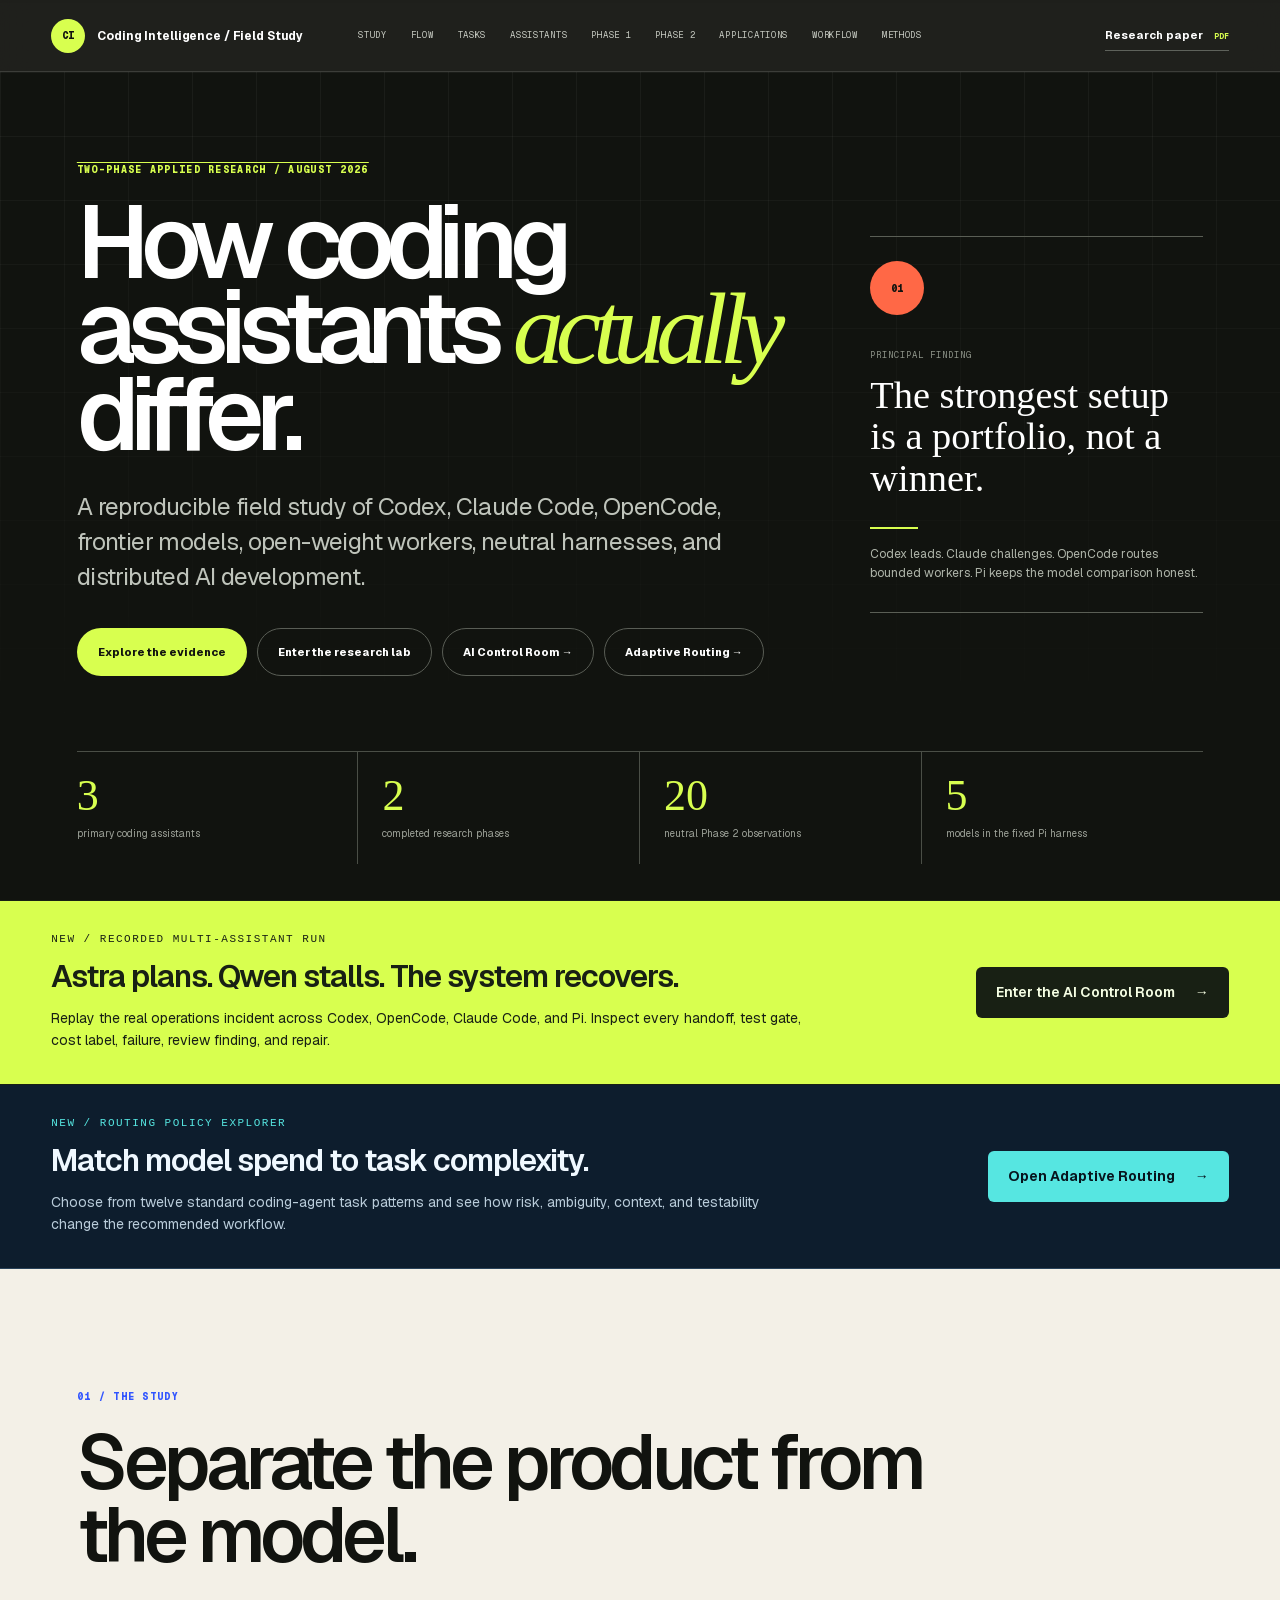
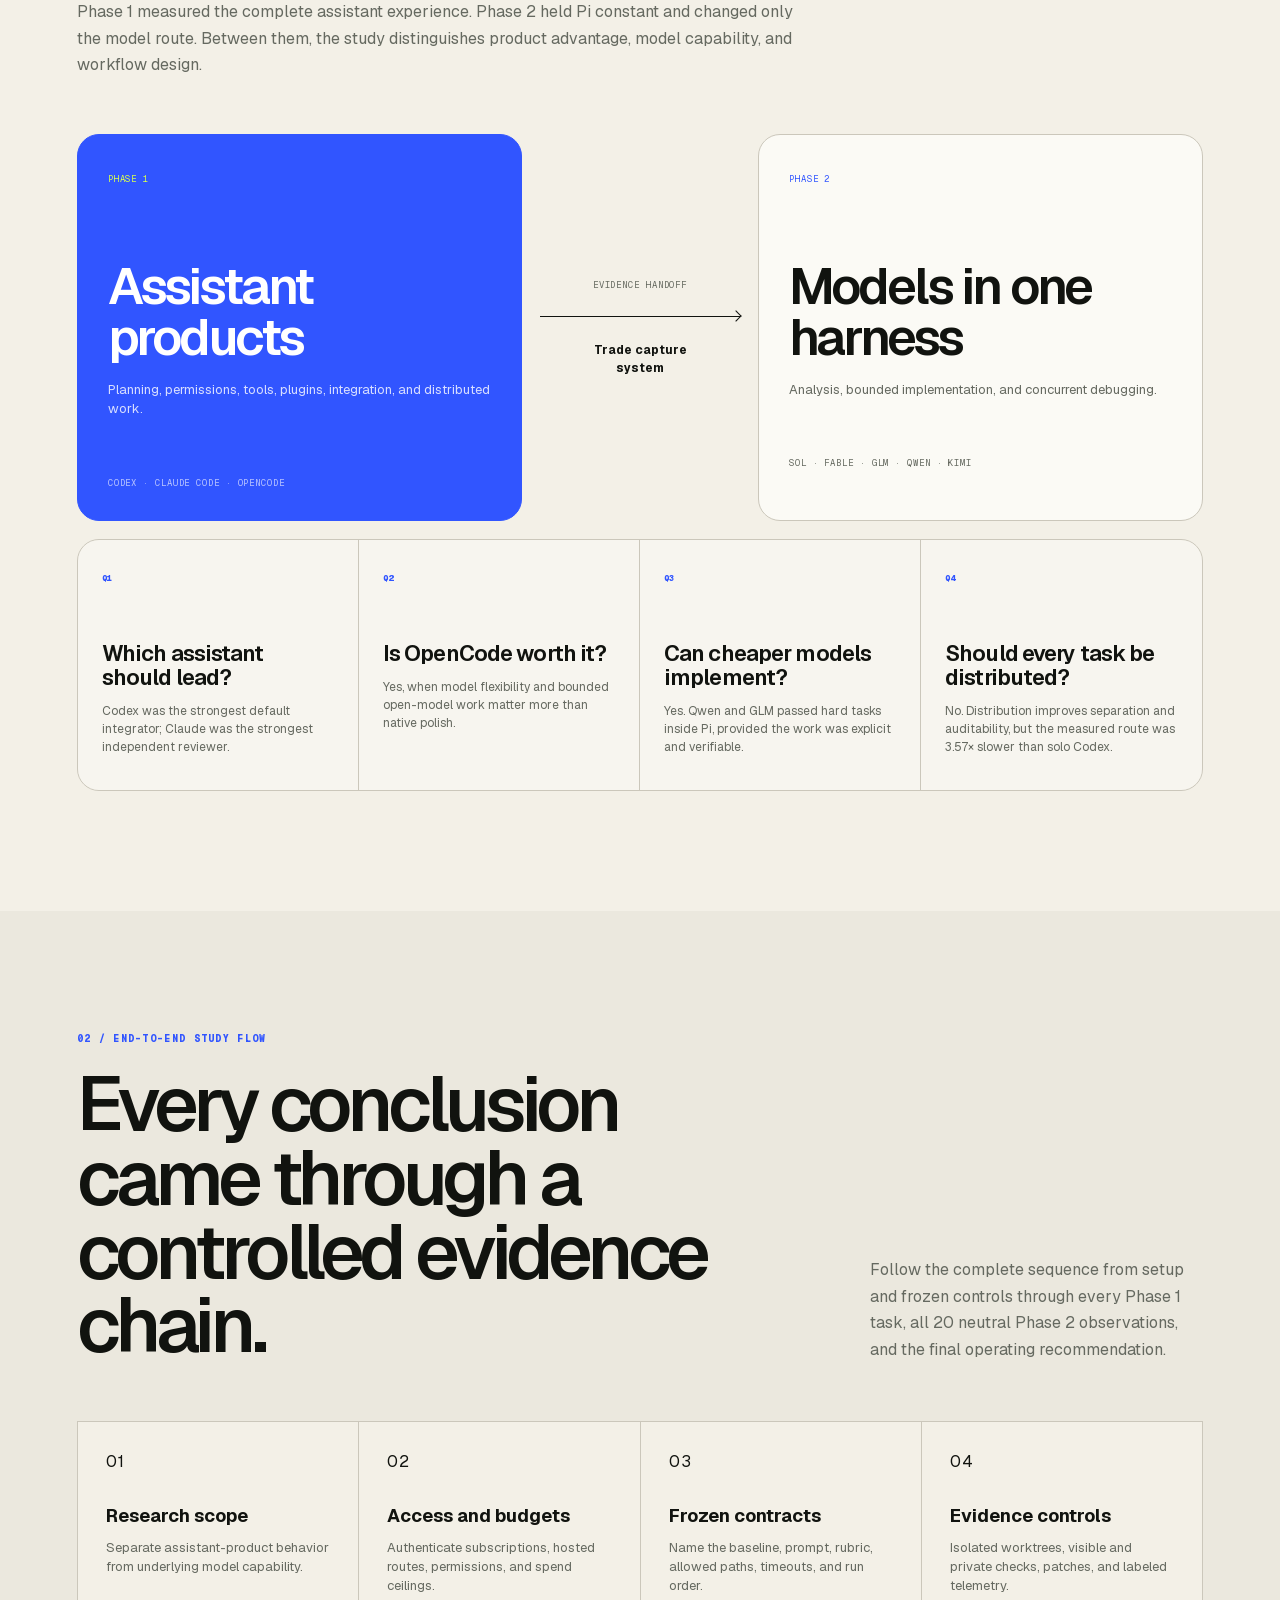
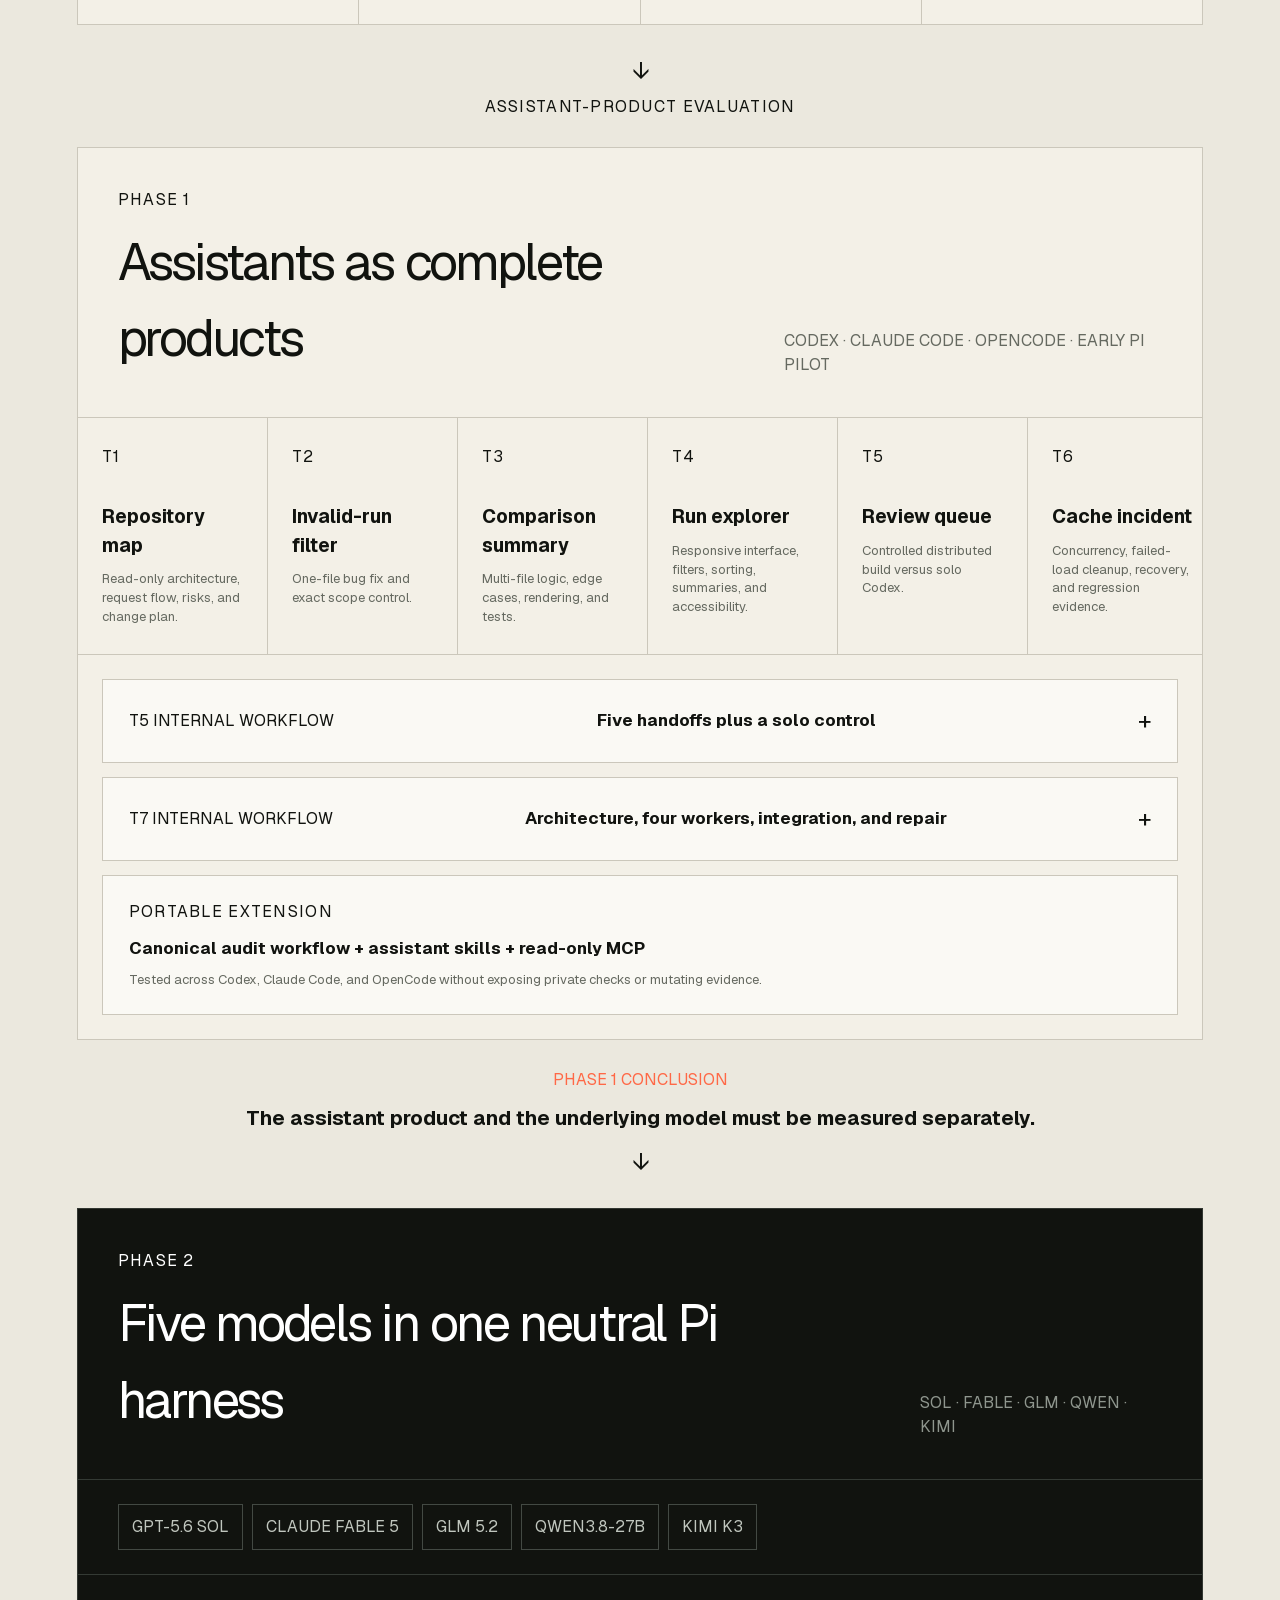
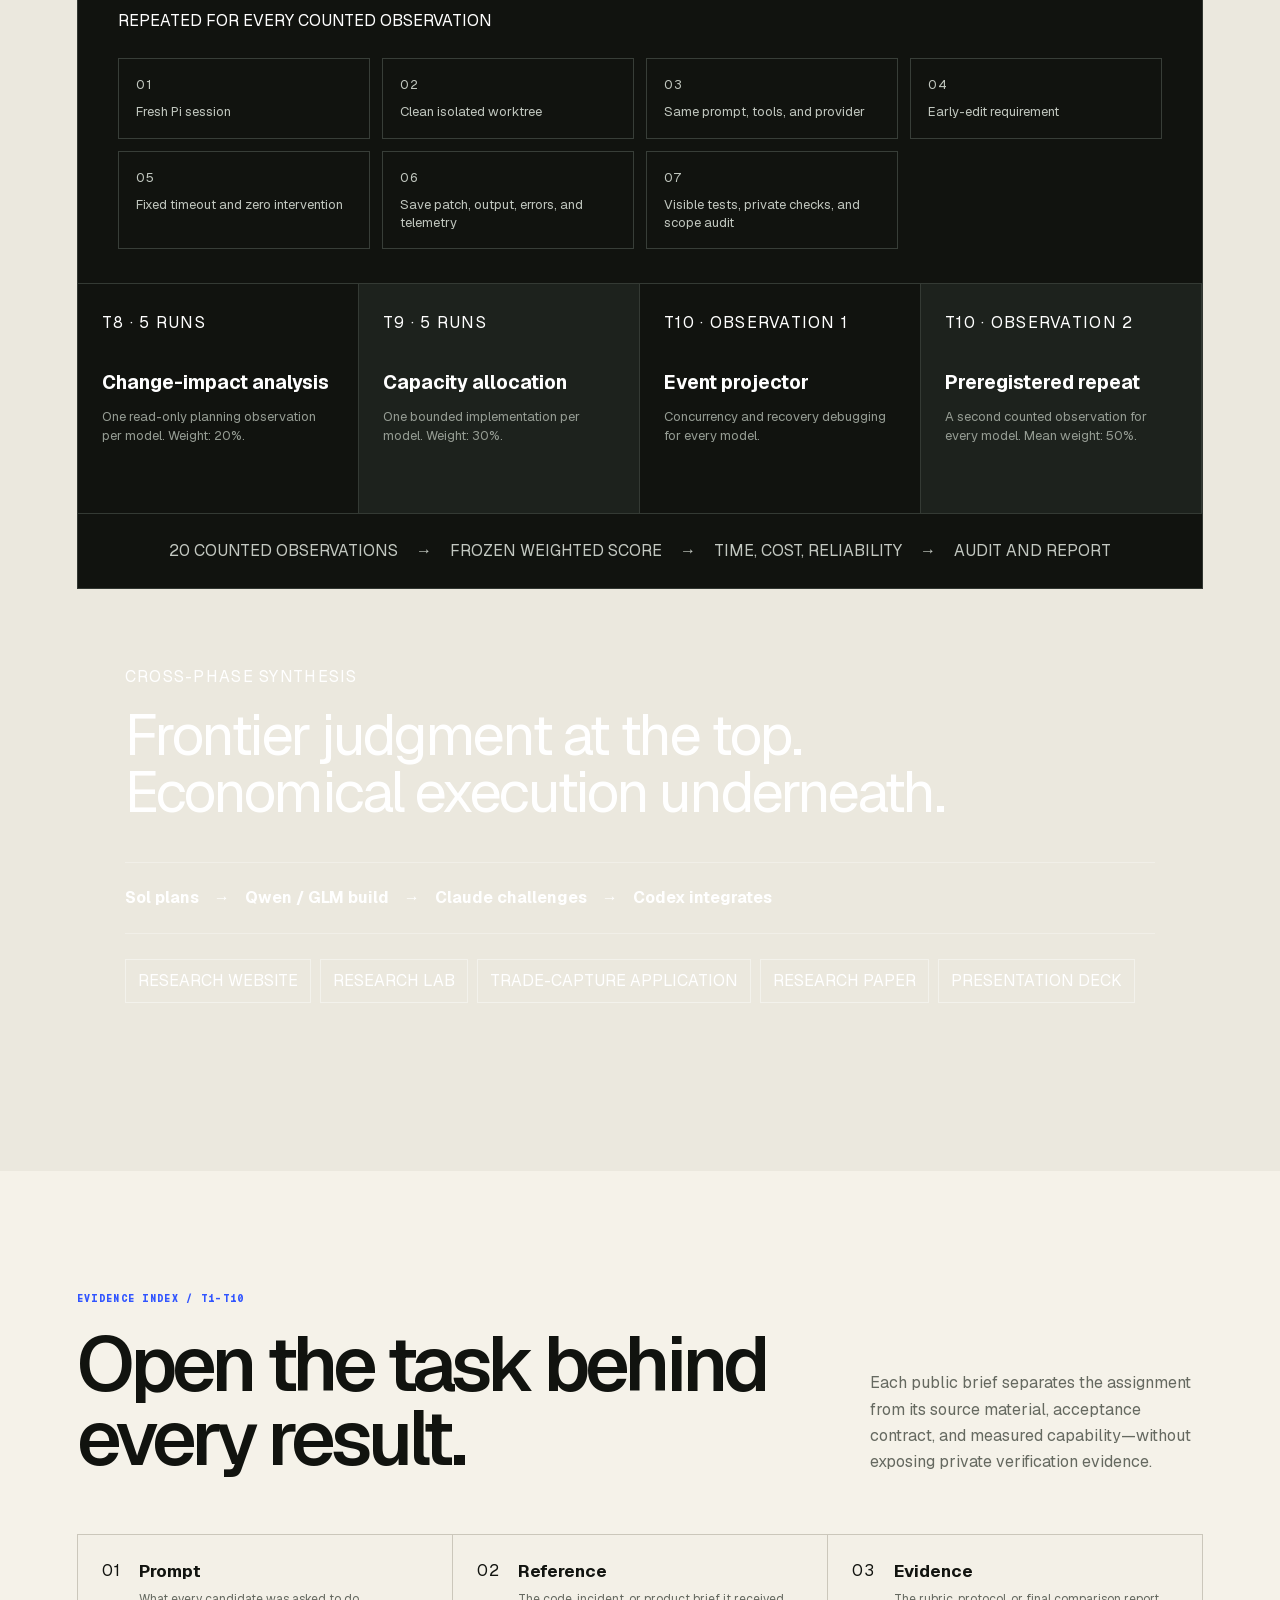
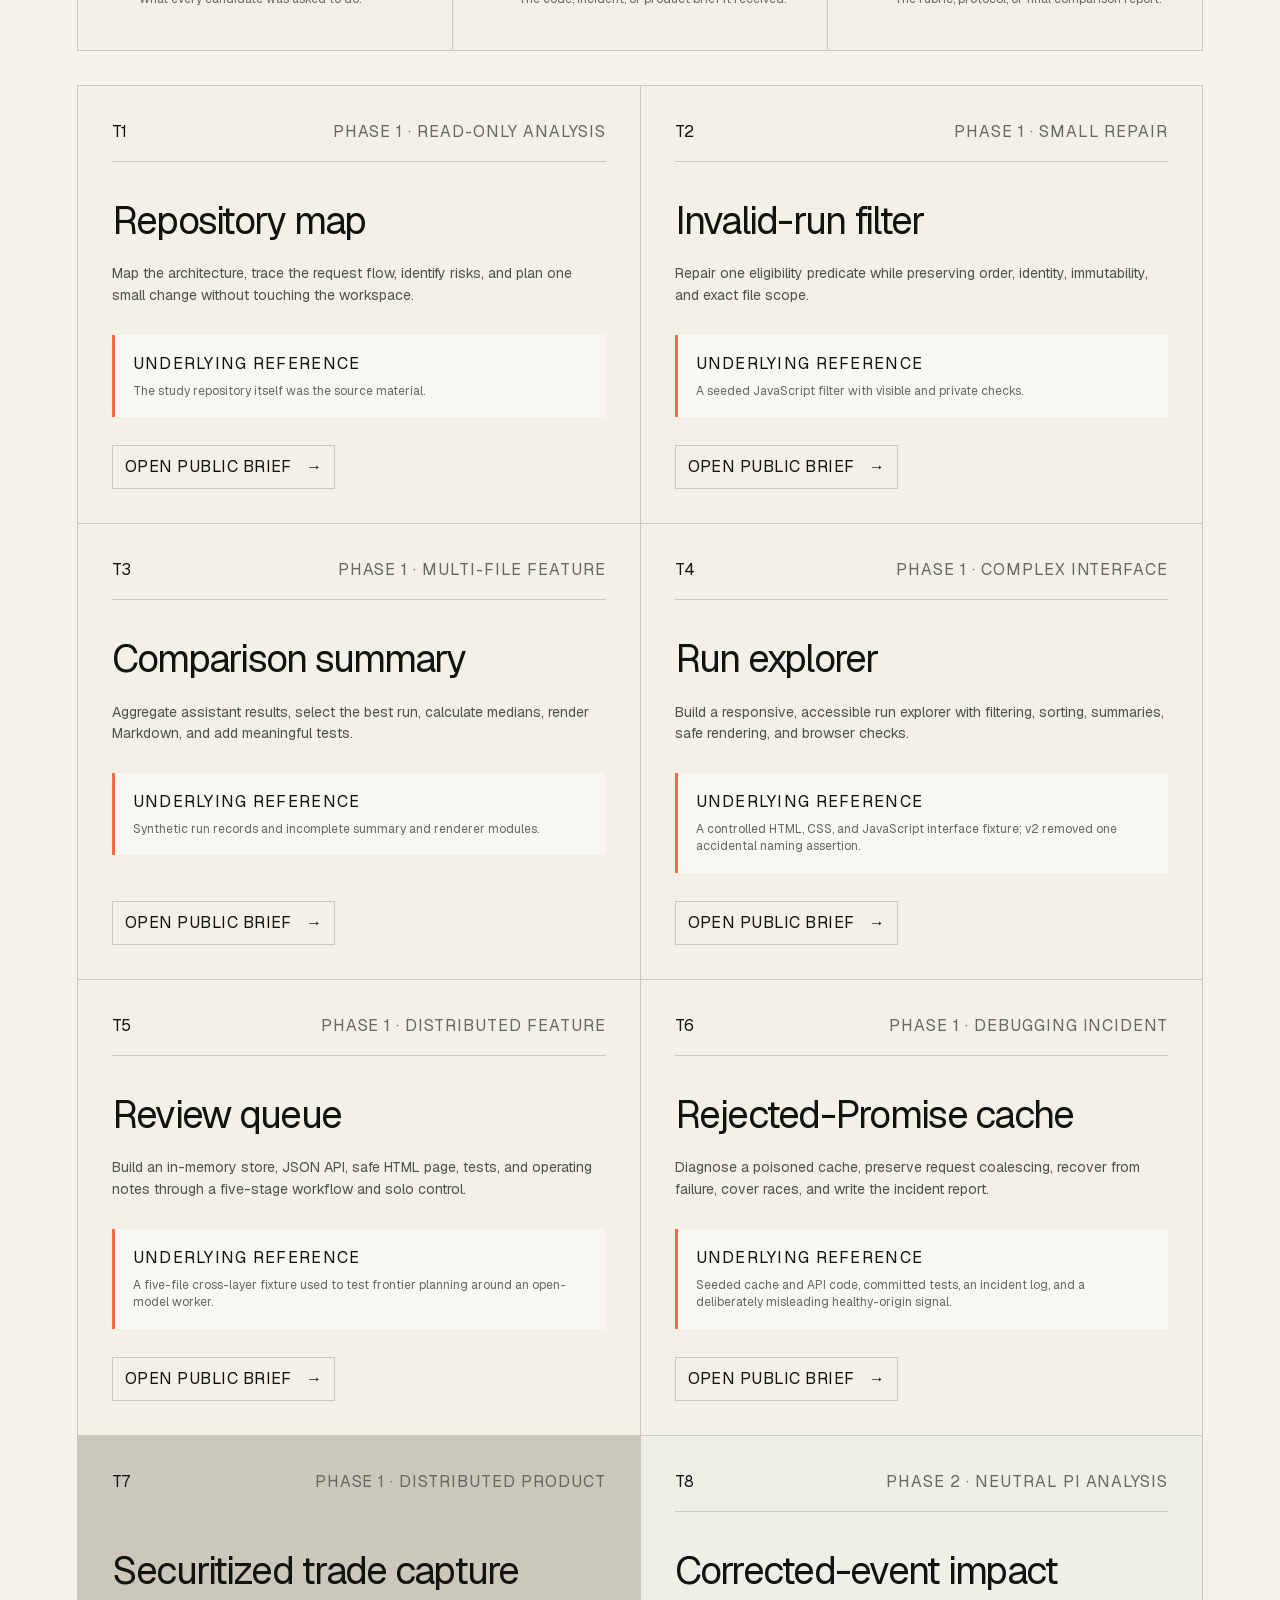
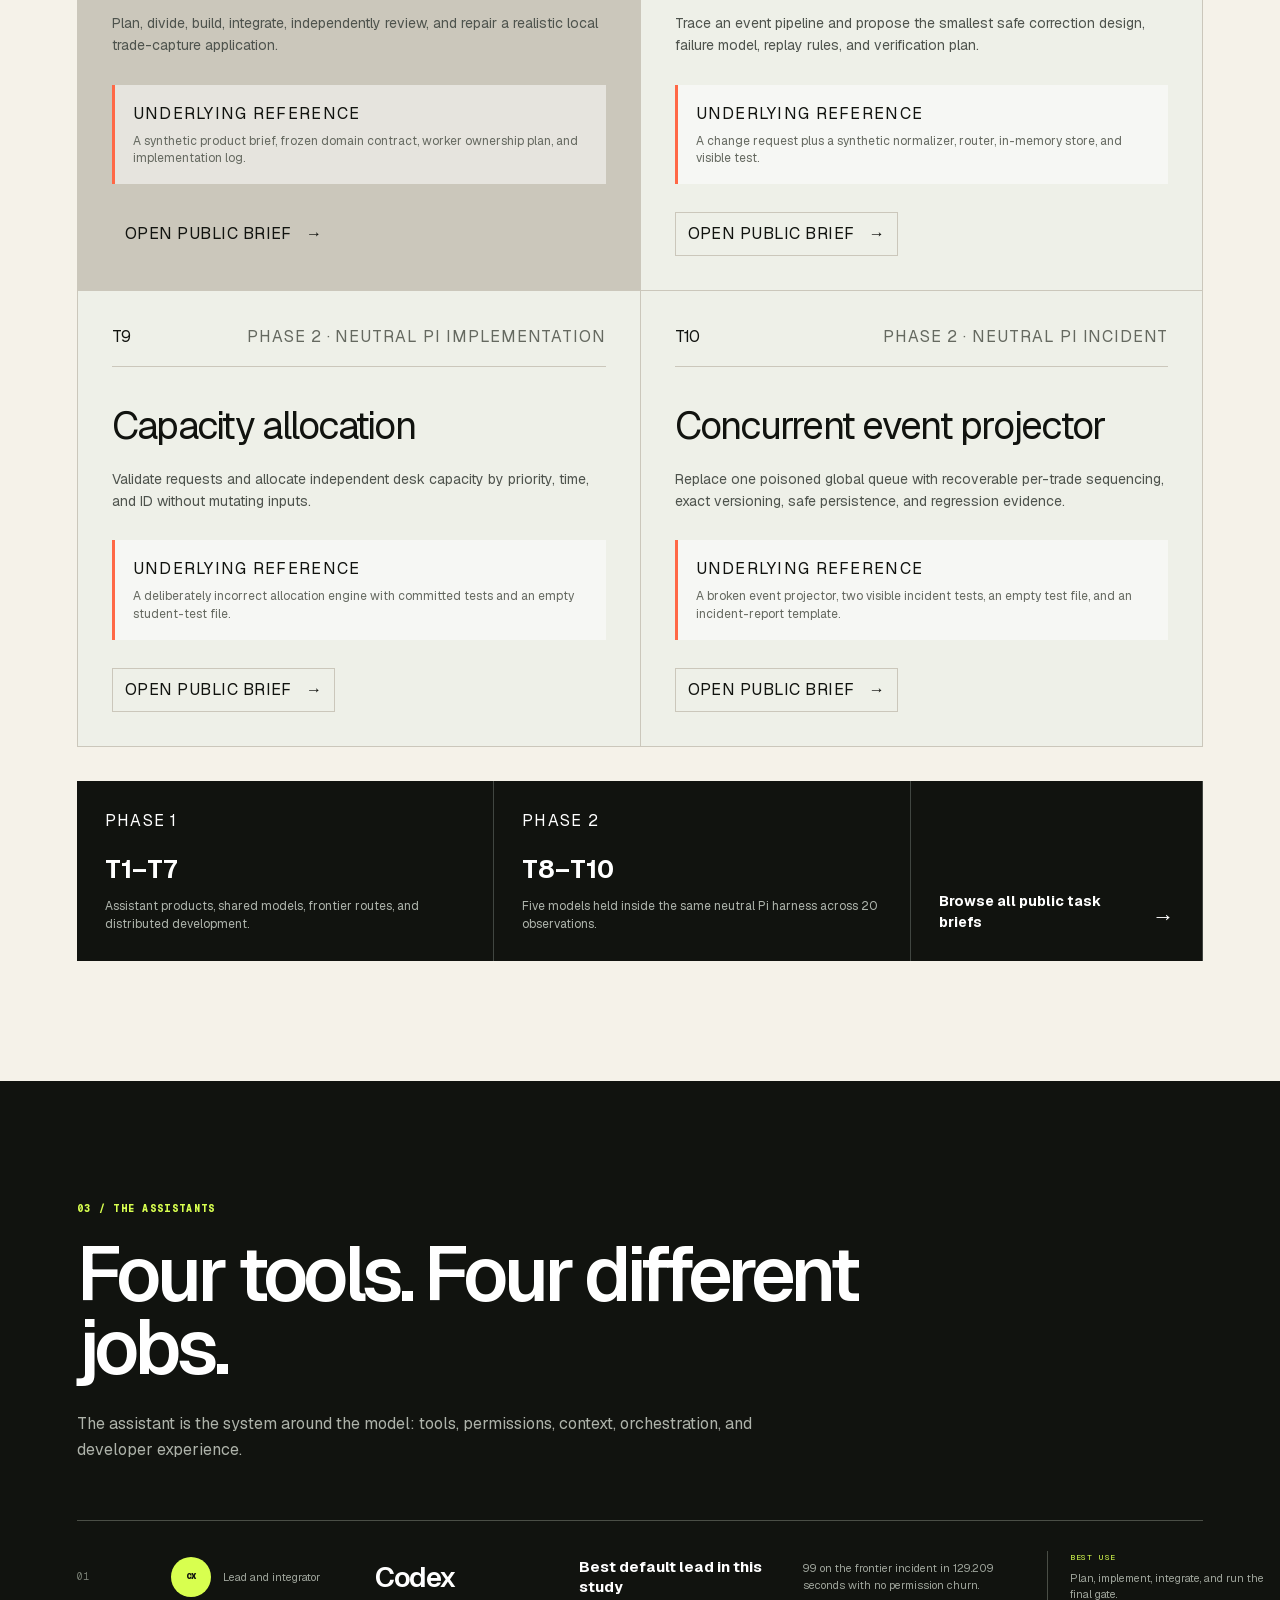
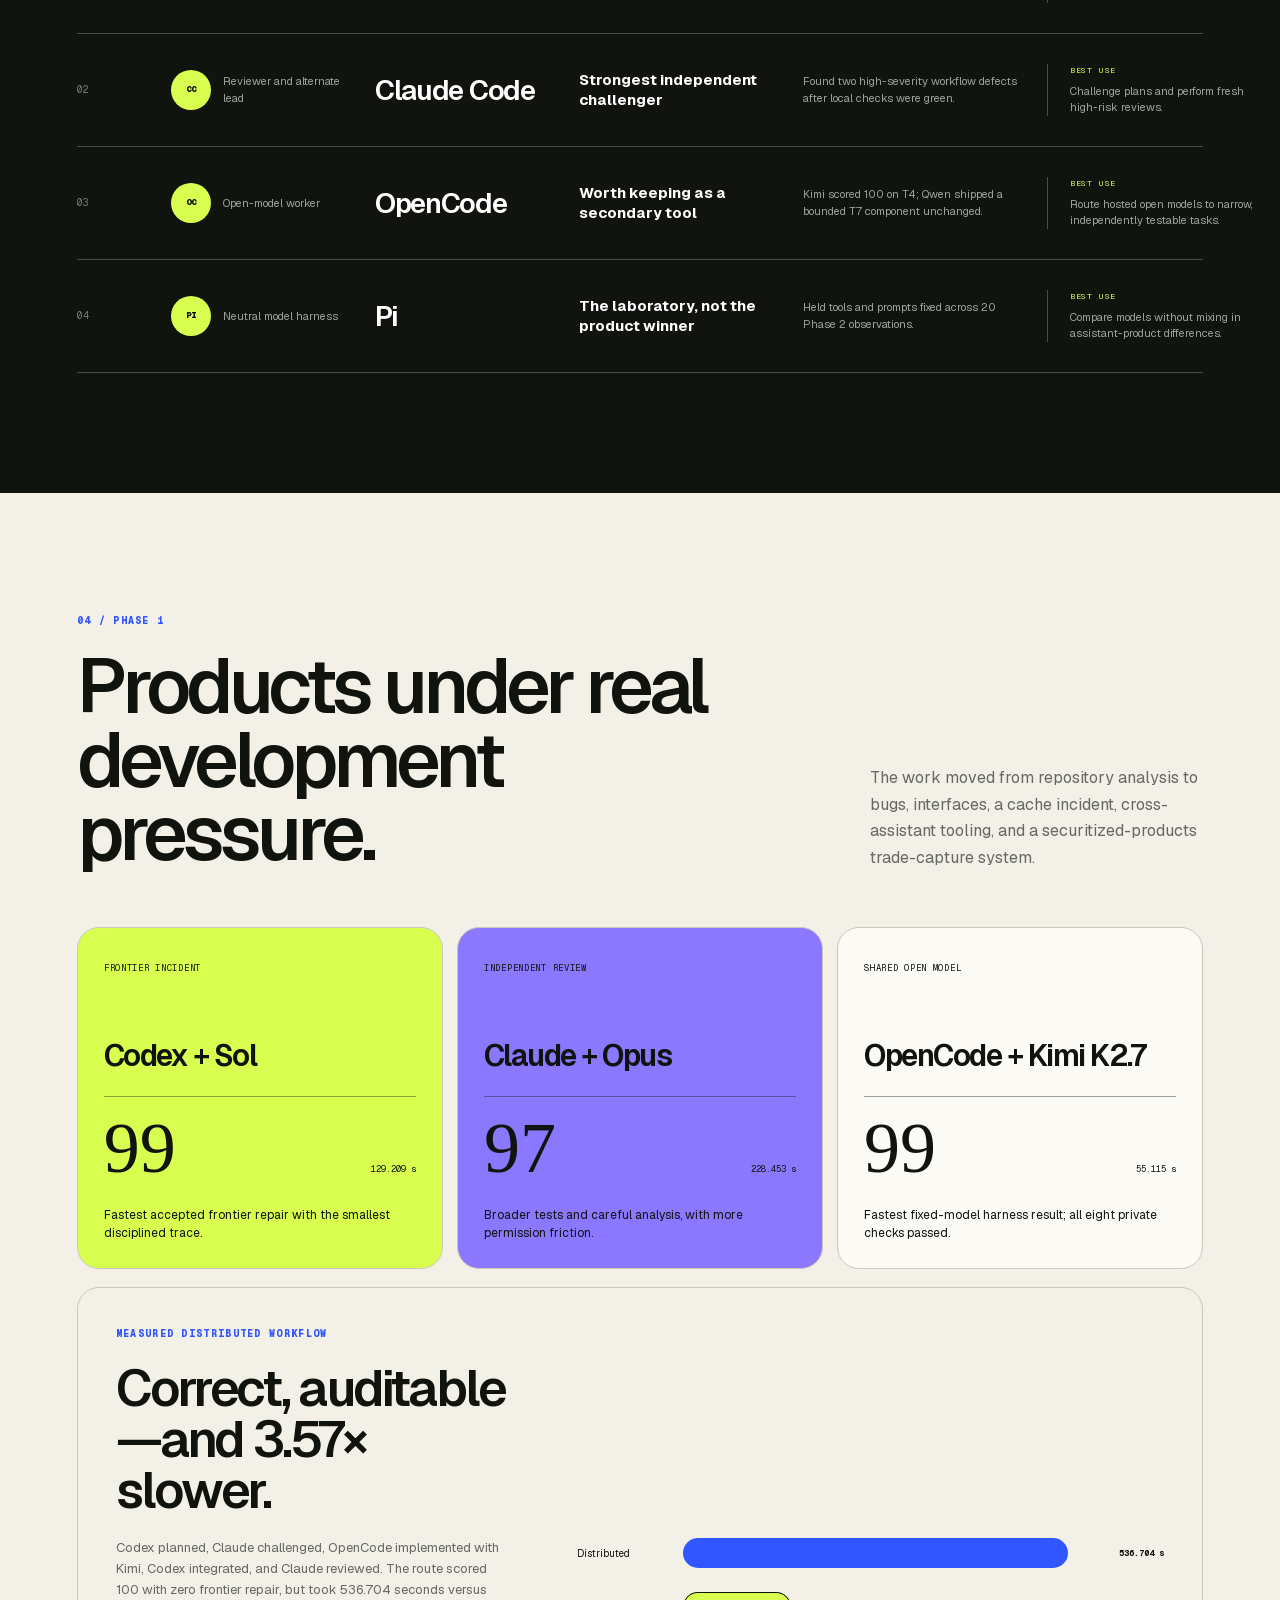
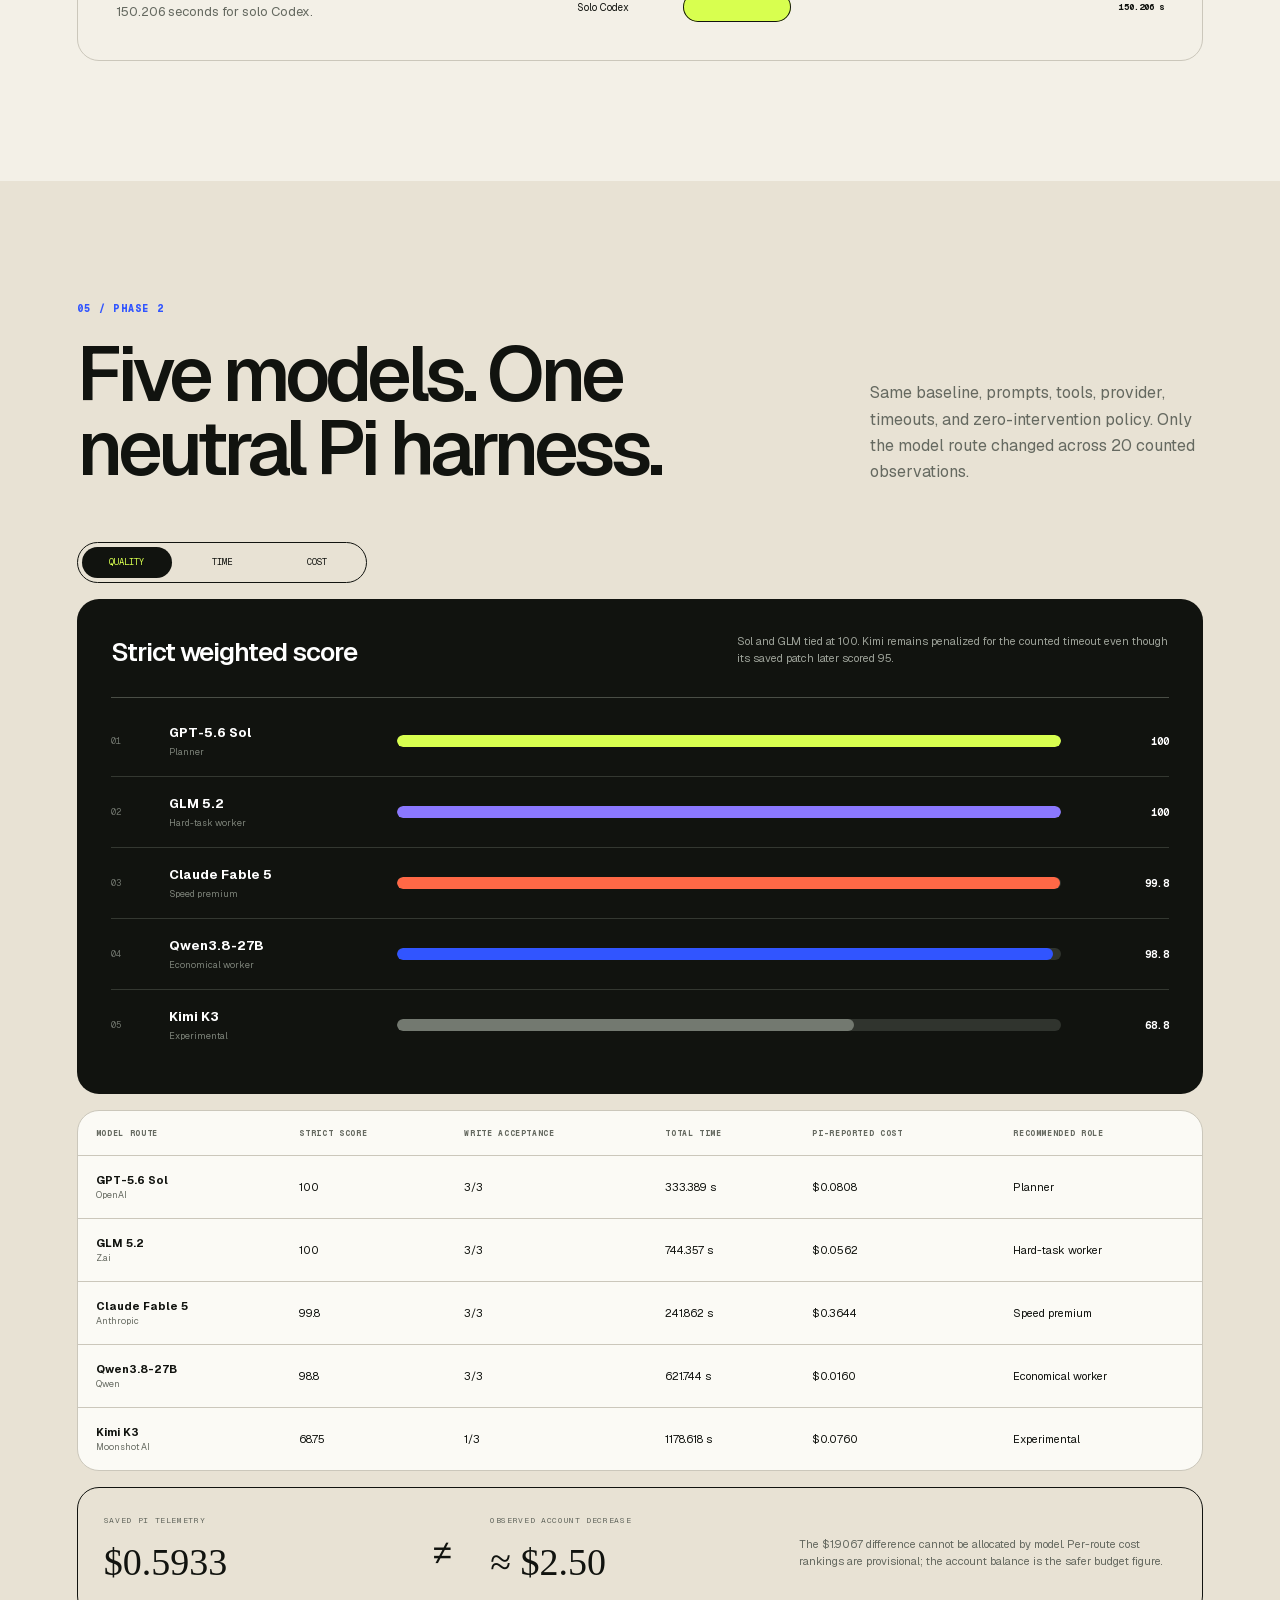
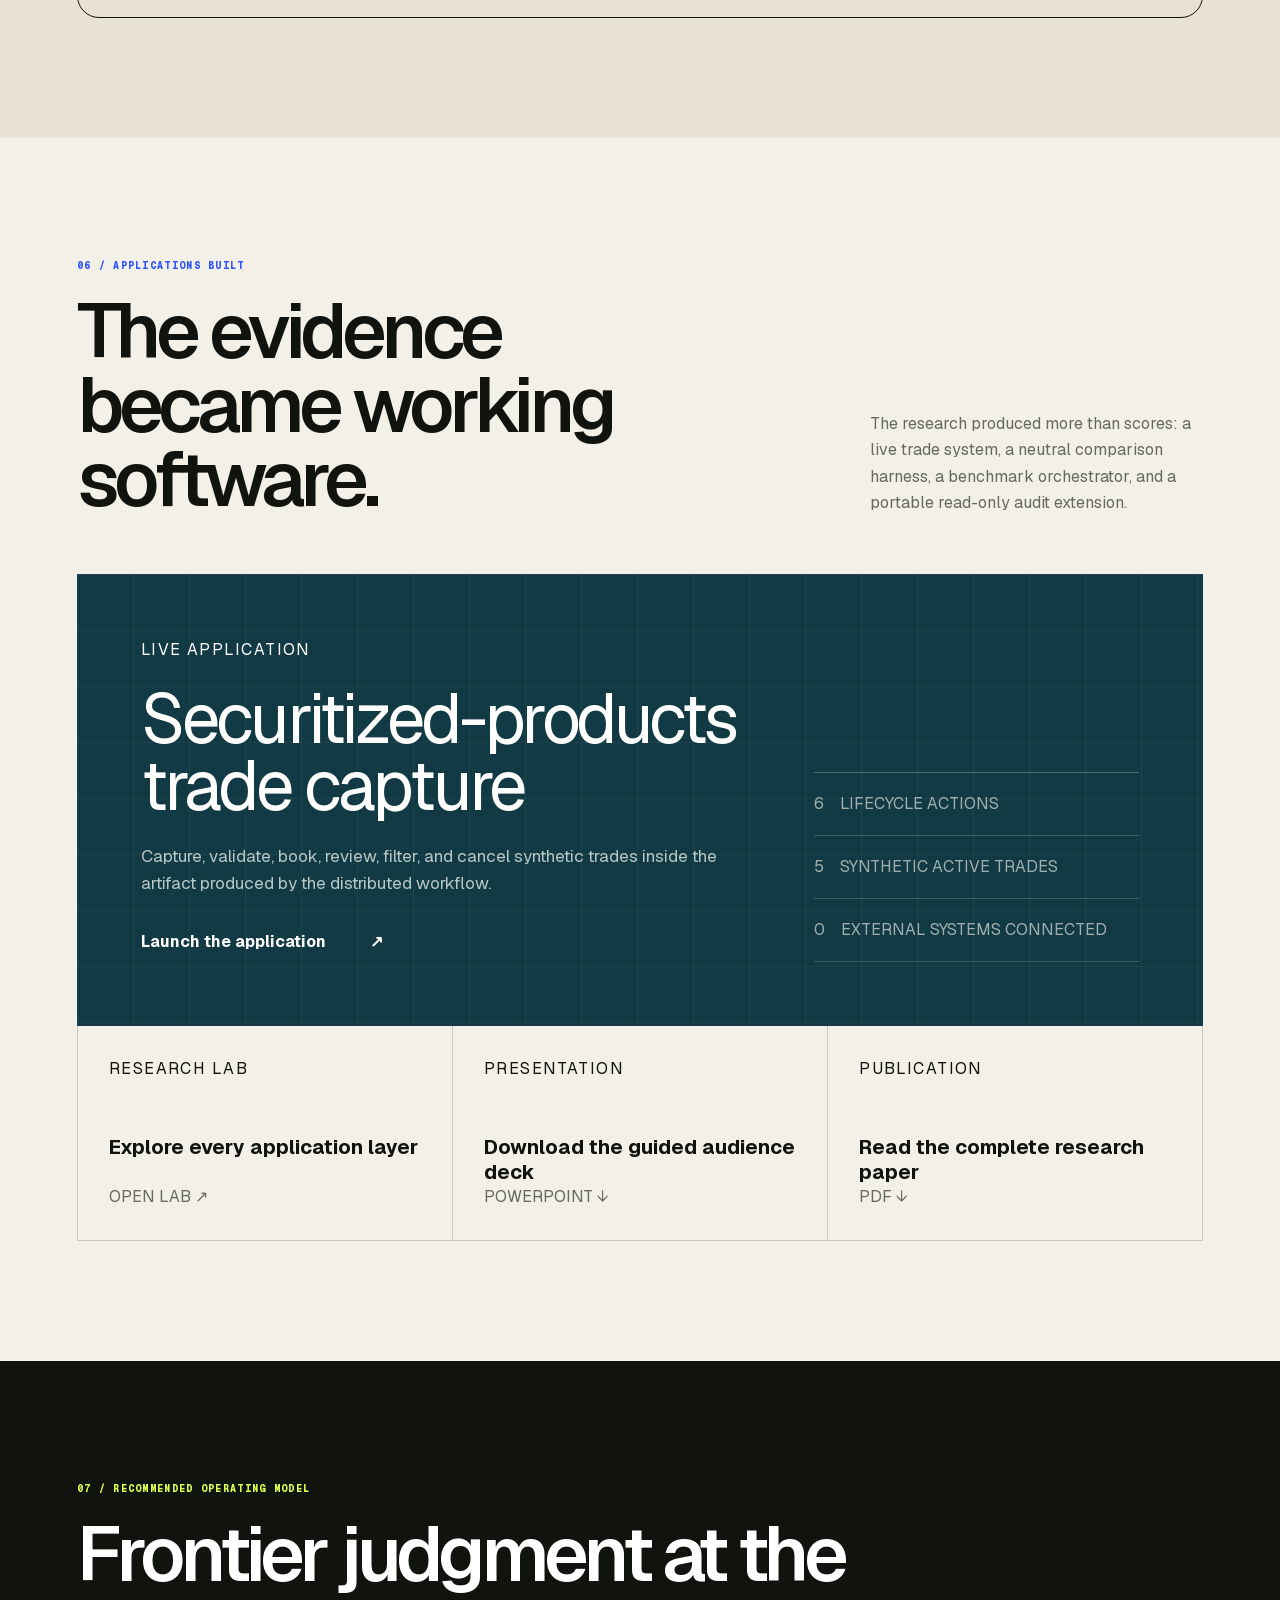
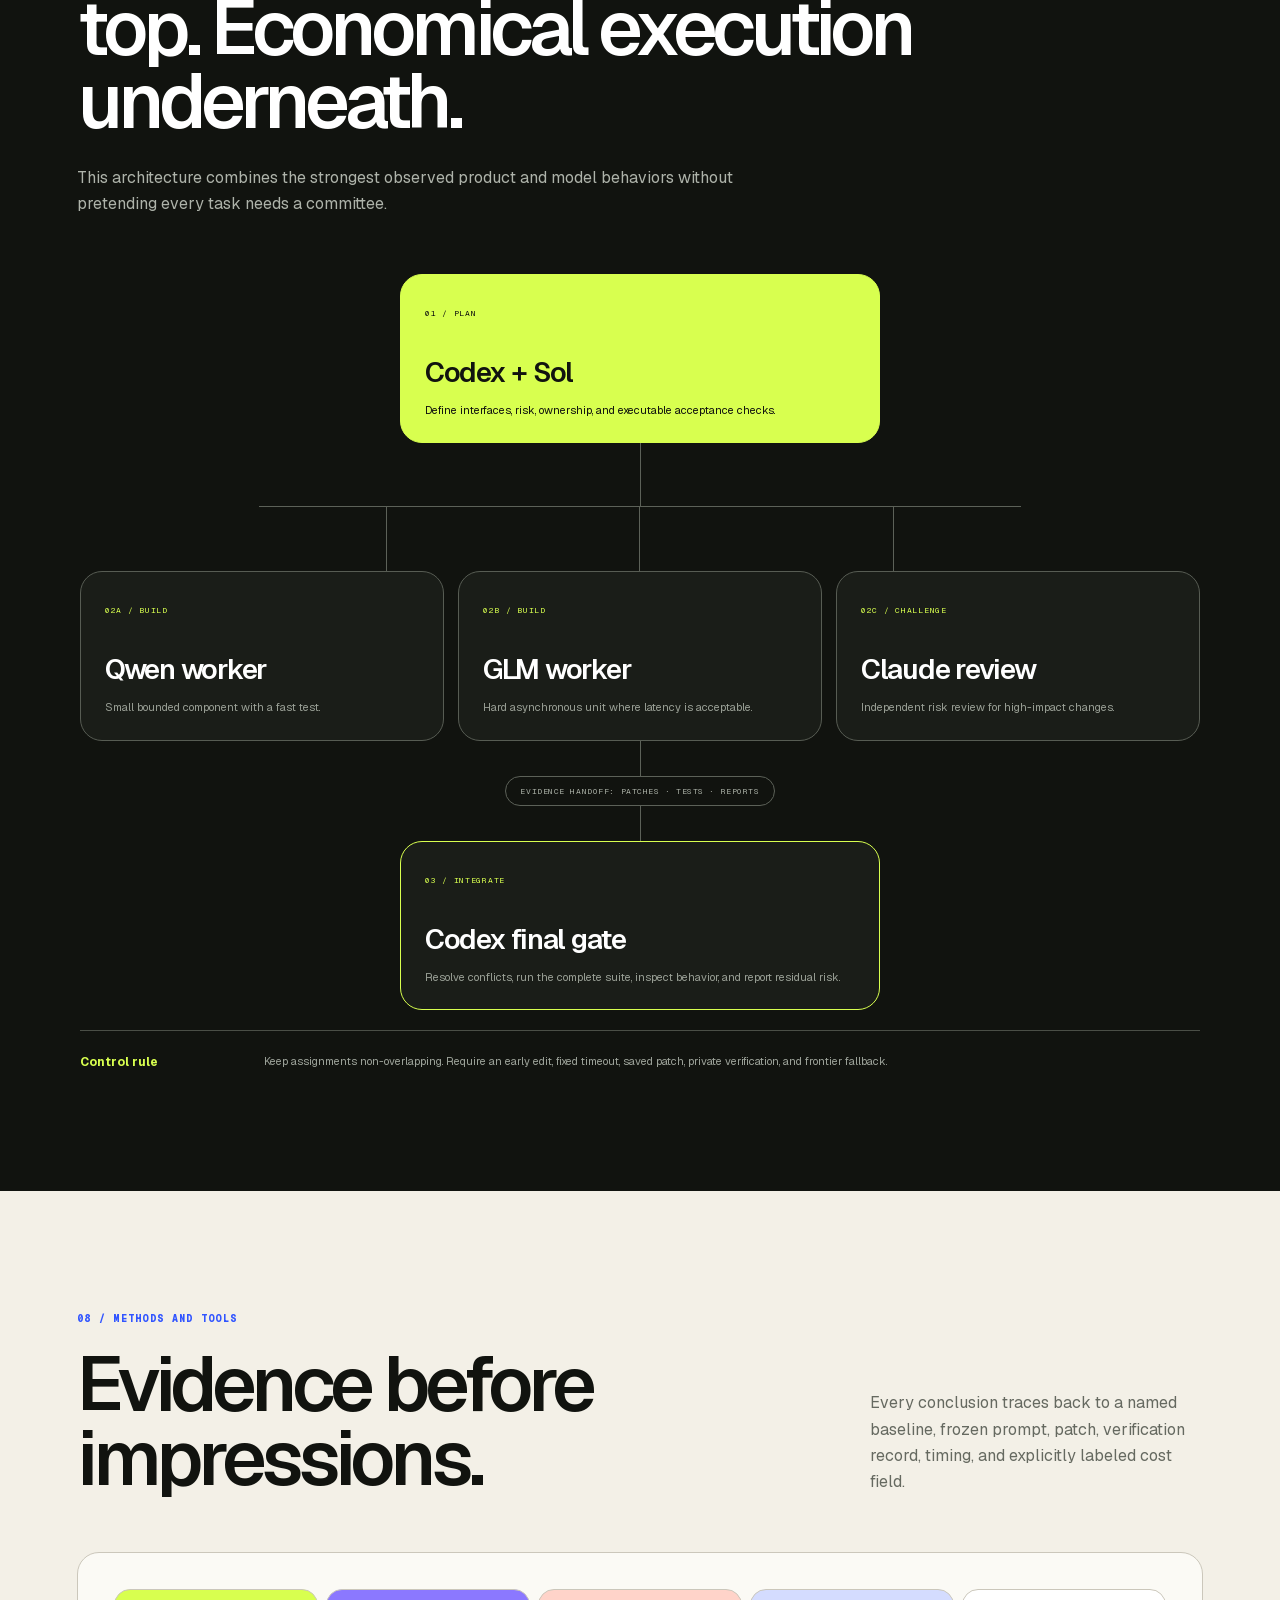
==== commit a7ff373c: "publish: add open-weight adaptive routing trial" ====
--- a/index.html
+++ b/index.html
@@ -1 +1 @@
-<!DOCTYPE html><html lang="en"><head><meta charSet="utf-8"/><meta name="viewport" content="width=device-width, initial-scale=1"/><link rel="preload" href="/coding-intelligence-field-study/_next/static/media/797e433ab948586e-s.p.08e28id.o-okb.woff2" as="font" crossorigin="" type="font/woff2"/><link rel="preload" href="/coding-intelligence-field-study/_next/static/media/caa3a2e1cccd8315-s.p.09~u27dqhyhd6.woff2" as="font" crossorigin="" type="font/woff2"/><link rel="stylesheet" href="/coding-intelligence-field-study/_next/static/chunks/15ghjf62uunv9.css" data-precedence="next"/><link rel="preload" as="script" fetchPriority="low" href="/coding-intelligence-field-study/_next/static/chunks/0ht900cau6_ur.js"/><script src="/coding-intelligence-field-study/_next/static/chunks/054.mq1nx3nn-.js" async=""></script><script src="/coding-intelligence-field-study/_next/static/chunks/07lhk_q6pmm3r.js" async=""></script><script src="/coding-intelligence-field-study/_next/static/chunks/turbopack-10d4lg9v10xrq.js" async=""></script><script src="/coding-intelligence-field-study/_next/static/chunks/0dbhjjzl8qfwv.js" async=""></script><script src="/coding-intelligence-field-study/_next/static/chunks/0c3bpj2xg5xio.js" async=""></script><meta name="next-size-adjust" content=""/><title>Coding Intelligence Field Study | Assistants, Models, Orchestration</title><meta name="description" content="An evidence-backed field study of Codex, Claude Code, OpenCode, frontier and open-weight models, neutral harnesses, and distributed AI development."/><meta property="og:title" content="Coding Intelligence Field Study | Assistants, Models, Orchestration"/><meta property="og:description" content="An evidence-backed field study of Codex, Claude Code, OpenCode, frontier and open-weight models, neutral harnesses, and distributed AI development."/><meta property="og:image" content="http://localhost:3000/coding-intelligence-field-study/og.png"/><meta property="og:image:width" content="1717"/><meta property="og:image:height" content="916"/><meta property="og:type" content="website"/><meta name="twitter:card" content="summary_large_image"/><meta name="twitter:title" content="Coding Intelligence Field Study | Assistants, Models, Orchestration"/><meta name="twitter:description" content="An evidence-backed field study of Codex, Claude Code, OpenCode, frontier and open-weight models, neutral harnesses, and distributed AI development."/><meta name="twitter:image" content="http://localhost:3000/coding-intelligence-field-study/og.png"/><script src="/coding-intelligence-field-study/_next/static/chunks/03~yq9q893hmn.js" noModule=""></script></head><body class="geist_a71539c9-module__T19VSG__variable geist_mono_8d43a2aa-module__8Li5zG__variable antialiased"><div hidden=""><!--$--><!--/$--></div><a class="skip-link" href="#main-content">Skip to the research</a><div class="reading-progress" aria-hidden="true"><span style="width:0%"></span></div><header class="research-header"><a class="research-brand" href="#top" aria-label="Coding Intelligence Field Study home"><span>CI</span><strong>Coding Intelligence / Field Study</strong></a><nav aria-label="Research sections"><a href="#story">Study</a><a href="#study-flow">Flow</a><a href="#task-reference">Tasks</a><a href="#assistants">Assistants</a><a href="#phase-one">Phase 1</a><a href="#phase-two">Phase 2</a><a href="#applications">Applications</a><a href="#orchestration">Workflow</a><a href="#methods">Methods</a></nav><a class="header-paper-link" href="/coding-intelligence-field-study/research-paper.pdf">Research paper <span>PDF</span></a></header><main id="main-content"><section class="research-hero" id="top"><div class="hero-grid" aria-hidden="true"></div><div class="hero-copy"><p class="overline">Two-phase applied research / August 2026</p><h1>How coding assistants <em>actually</em> differ.</h1><p class="hero-lede">A reproducible field study of Codex, Claude Code, OpenCode, frontier models, open-weight workers, neutral harnesses, and distributed AI development.</p><div class="hero-actions"><a class="button button-primary" href="#story">Explore the evidence</a><a class="button button-secondary" href="/coding-intelligence-field-study/lab/">Enter the research lab</a><a class="button button-secondary" href="/coding-intelligence-field-study/control-room/">AI Control Room →</a><a class="button button-secondary" href="/coding-intelligence-field-study/adaptive-routing/">Adaptive Routing →</a></div></div><aside class="hero-finding" aria-label="Principal finding"><span class="finding-index">01</span><p class="finding-label">Principal finding</p><p class="finding-quote">The strongest setup is a portfolio, not a winner.</p><div class="finding-rule"></div><p>Codex leads. Claude challenges. OpenCode routes bounded workers. Pi keeps the model comparison honest.</p></aside><div class="hero-stats" aria-label="Study totals"><div><strong>3</strong><span>primary coding assistants</span></div><div><strong>2</strong><span>completed research phases</span></div><div><strong>20</strong><span>neutral Phase 2 observations</span></div><div><strong>5</strong><span>models in the fixed Pi harness</span></div></div></section><section class="control-room-entry" aria-label="AI Control Room"><div><p>NEW / RECORDED MULTI-ASSISTANT RUN</p><h2>Astra plans. Qwen stalls. The system recovers.</h2><span>Replay the real operations incident across Codex, OpenCode, Claude Code, and Pi. Inspect every handoff, test gate, cost label, failure, review finding, and repair.</span></div><a href="/coding-intelligence-field-study/control-room/">Enter the AI Control Room <span aria-hidden="true">→</span></a></section><section class="adaptive-routing-entry" aria-label="Adaptive Routing Lab"><div><p>NEW / ROUTING POLICY EXPLORER</p><h2>Match model spend to task complexity.</h2><span>Choose from twelve standard coding-agent task patterns and see how risk, ambiguity, context, and testability change the recommended workflow.</span></div><a href="/coding-intelligence-field-study/adaptive-routing/">Open Adaptive Routing <span aria-hidden="true">→</span></a></section><section class="narrative-section" id="story"><div class="section-intro"><p class="section-kicker">01 / The study</p><h2>Separate the product from the model.</h2><p>Phase 1 measured the complete assistant experience. Phase 2 held Pi constant and changed only the model route. Between them, the study distinguishes product advantage, model capability, and workflow design.</p></div><div class="study-map" aria-label="Two phase study map"><article class="map-node map-node-primary"><span>Phase 1</span><strong>Assistant products</strong><p>Planning, permissions, tools, plugins, integration, and distributed work.</p><small>Codex · Claude Code · OpenCode</small></article><div class="map-bridge"><span>Evidence handoff</span><i aria-hidden="true"></i><b>Trade capture system</b></div><article class="map-node"><span>Phase 2</span><strong>Models in one harness</strong><p>Analysis, bounded implementation, and concurrent debugging.</p><small>Sol · Fable · GLM · Qwen · Kimi</small></article></div><div class="research-question-grid"><article><span>Q1</span><h3>Which assistant should lead?</h3><p>Codex was the strongest default integrator; Claude was the strongest independent reviewer.</p></article><article><span>Q2</span><h3>Is OpenCode worth it?</h3><p>Yes, when model flexibility and bounded open-model work matter more than native polish.</p></article><article><span>Q3</span><h3>Can cheaper models implement?</h3><p>Yes. Qwen and GLM passed hard tasks inside Pi, provided the work was explicit and verifiable.</p></article><article><span>Q4</span><h3>Should every task be distributed?</h3><p>No. Distribution improves separation and auditability, but the measured route was 3.57× slower than solo Codex.</p></article></div></section><section class="study-flow-section" id="study-flow"><div class="section-intro split-intro"><div><p class="section-kicker">02 / End-to-end study flow</p><h2>Every conclusion came through a controlled evidence chain.</h2></div><p>Follow the complete sequence from setup and frozen controls through every Phase 1 task, all 20 neutral Phase 2 observations, and the final operating recommendation.</p></div><div class="flow-foundation" aria-label="Study foundation"><article><span>01</span><strong>Research scope</strong><p>Separate assistant-product behavior from underlying model capability.</p></article><article><span>02</span><strong>Access and budgets</strong><p>Authenticate subscriptions, hosted routes, permissions, and spend ceilings.</p></article><article><span>03</span><strong>Frozen contracts</strong><p>Name the baseline, prompt, rubric, allowed paths, timeouts, and run order.</p></article><article><span>04</span><strong>Evidence controls</strong><p>Isolated worktrees, visible and private checks, patches, and labeled telemetry.</p></article></div><div class="flow-connector" aria-hidden="true"><span>↓</span><b>Assistant-product evaluation</b></div><article class="flow-phase flow-phase-one"><header><div><span>Phase 1</span><h3>Assistants as complete products</h3></div><p>Codex · Claude Code · OpenCode · early Pi pilot</p></header><div class="flow-task-rail" aria-label="Phase 1 task sequence"><article><span>T1</span><strong>Repository map</strong><p>Read-only architecture, request flow, risks, and change plan.</p></article><article><span>T2</span><strong>Invalid-run filter</strong><p>One-file bug fix and exact scope control.</p></article><article><span>T3</span><strong>Comparison summary</strong><p>Multi-file logic, edge cases, rendering, and tests.</p></article><article><span>T4</span><strong>Run explorer</strong><p>Responsive interface, filters, sorting, summaries, and accessibility.</p></article><article><span>T5</span><strong>Review queue</strong><p>Controlled distributed build versus solo Codex.</p></article><article><span>T6</span><strong>Cache incident</strong><p>Concurrency, failed-load cleanup, recovery, and regression evidence.</p></article><article><span>T7</span><strong>Trade capture</strong><p>Realistic distributed product build and independent review.</p></article></div><div class="flow-detail-grid"><details><summary><span>T5 internal workflow</span><strong>Five handoffs plus a solo control</strong></summary><div class="flow-mini-chain"><article><span>Plan</span><strong>Codex + Sol</strong><p>Freeze architecture, ownership, and acceptance checks.</p></article><i aria-hidden="true">→</i><article><span>Challenge</span><strong>Claude + Opus</strong><p>Identify blocking gaps before implementation.</p></article><i aria-hidden="true">→</i><article><span>Build</span><strong>OpenCode + Kimi</strong><p>Implement exactly the owned files.</p></article><i aria-hidden="true">→</i><article><span>Integrate</span><strong>Codex</strong><p>Apply the patch and run the complete gate.</p></article><i aria-hidden="true">→</i><article><span>Review</span><strong>Claude</strong><p>Perform an independent final assessment.</p></article></div><p class="flow-control-note"><strong>Control:</strong> solo Codex completed the same task for the score-and-time comparison.</p></details><details><summary><span>T7 internal workflow</span><strong>Architecture, four workers, integration, and repair</strong></summary><div class="flow-plan-review"><article><span>Architecture</span><strong>Codex + Sol</strong></article><i>→</i><article><span>Challenge</span><strong>Claude + Opus</strong></article></div><div class="flow-worker-grid"><article><span>Domain</span><strong>Codex + Terra</strong><p>Types, calculations, validation, lifecycle, seed data, and tests.</p></article><article><span>Ticket</span><strong>Claude + Sonnet</strong><p>Accessible securitized-products trade entry.</p></article><article><span>Insights</span><strong>OpenCode + Qwen</strong><p>Small desk exposure and activity component.</p></article><article><span>Workspace</span><strong>OpenCode + Kimi</strong><p>State, blotter, review surface, and visual system.</p></article></div><div class="flow-integration-line"><span>↓</span><strong>Codex + Sol integration</strong><span>→</span><strong>Claude + Opus review</strong><span>→</span><strong>Codex repair and browser gate</strong></div></details><div class="flow-portable-extension"><span>Portable extension</span><strong>Canonical audit workflow + assistant skills + read-only MCP</strong><p>Tested across Codex, Claude Code, and OpenCode without exposing private checks or mutating evidence.</p></div></div></article><div class="flow-handoff"><span>Phase 1 conclusion</span><strong>The assistant product and the underlying model must be measured separately.</strong><i aria-hidden="true">↓</i></div><article class="flow-phase flow-phase-two"><header><div><span>Phase 2</span><h3>Five models in one neutral Pi harness</h3></div><p>Sol · Fable · GLM · Qwen · Kimi</p></header><div class="flow-model-chips" aria-label="Phase 2 model routes"><span>GPT-5.6 Sol</span><span>Claude Fable 5</span><span>GLM 5.2</span><span>Qwen3.8-27B</span><span>Kimi K3</span></div><div class="flow-neutral-loop"><strong>Repeated for every counted observation</strong><ol><li><span>01</span>Fresh Pi session</li><li><span>02</span>Clean isolated worktree</li><li><span>03</span>Same prompt, tools, and provider</li><li><span>04</span>Early-edit requirement</li><li><span>05</span>Fixed timeout and zero intervention</li><li><span>06</span>Save patch, output, errors, and telemetry</li><li><span>07</span>Visible tests, private checks, and scope audit</li></ol></div><div class="flow-task-rail flow-phase-two-rail" aria-label="Phase 2 task sequence"><article><span>T8 · 5 runs</span><strong>Change-impact analysis</strong><p>One read-only planning observation per model. Weight: 20%.</p></article><article><span>T9 · 5 runs</span><strong>Capacity allocation</strong><p>One bounded implementation per model. Weight: 30%.</p></article><article><span>T10 · observation 1</span><strong>Event projector</strong><p>Concurrency and recovery debugging for every model.</p></article><article><span>T10 · observation 2</span><strong>Preregistered repeat</strong><p>A second counted observation for every model. Mean weight: 50%.</p></article></div><div class="flow-score-line"><span>20 counted observations</span><i>→</i><span>Frozen weighted score</span><i>→</i><span>Time, cost, reliability</span><i>→</i><span>Audit and report</span></div></article><div class="flow-synthesis"><div><span>Cross-phase synthesis</span><h3>Frontier judgment at the top. Economical execution underneath.</h3></div><div class="flow-synthesis-chain"><span>Sol plans</span><i>→</i><span>Qwen / GLM build</span><i>→</i><span>Claude challenges</span><i>→</i><span>Codex integrates</span></div><div class="flow-output-list"><span>Research website</span><span>Research Lab</span><span>Trade-capture application</span><span>Research paper</span><span>Presentation deck</span></div></div></section><section class="task-reference-section" id="task-reference"><div class="section-intro split-intro"><div><p class="section-kicker">Evidence index / T1–T10</p><h2>Open the task behind every result.</h2></div><p>Each public brief separates the assignment from its source material, acceptance contract, and measured capability—without exposing private verification evidence.</p></div><div class="reference-key" aria-label="How to use the task references"><div><span>01</span><strong>Prompt</strong><p>What every candidate was asked to do.</p></div><div><span>02</span><strong>Reference</strong><p>The code, incident, or product brief it received.</p></div><div><span>03</span><strong>Evidence</strong><p>The rubric, protocol, or final comparison report.</p></div></div><div class="task-reference-grid"><article class="task-reference-card "><header><span>T1</span><small>Phase 1 · Read-only analysis</small></header><h3>Repository map</h3><p>Map the architecture, trace the request flow, identify risks, and plan one small change without touching the workspace.</p><div class="task-source"><span>Underlying reference</span><p>The study repository itself was the source material.</p></div><nav aria-label="T1 evidence links"><a href="/coding-intelligence-field-study/tasks/#t1">Open public brief<span aria-hidden="true">→</span></a></nav></article><article class="task-reference-card "><header><span>T2</span><small>Phase 1 · Small repair</small></header><h3>Invalid-run filter</h3><p>Repair one eligibility predicate while preserving order, identity, immutability, and exact file scope.</p><div class="task-source"><span>Underlying reference</span><p>A seeded JavaScript filter with visible and private checks.</p></div><nav aria-label="T2 evidence links"><a href="/coding-intelligence-field-study/tasks/#t2">Open public brief<span aria-hidden="true">→</span></a></nav></article><article class="task-reference-card "><header><span>T3</span><small>Phase 1 · Multi-file feature</small></header><h3>Comparison summary</h3><p>Aggregate assistant results, select the best run, calculate medians, render Markdown, and add meaningful tests.</p><div class="task-source"><span>Underlying reference</span><p>Synthetic run records and incomplete summary and renderer modules.</p></div><nav aria-label="T3 evidence links"><a href="/coding-intelligence-field-study/tasks/#t3">Open public brief<span aria-hidden="true">→</span></a></nav></article><article class="task-reference-card "><header><span>T4</span><small>Phase 1 · Complex interface</small></header><h3>Run explorer</h3><p>Build a responsive, accessible run explorer with filtering, sorting, summaries, safe rendering, and browser checks.</p><div class="task-source"><span>Underlying reference</span><p>A controlled HTML, CSS, and JavaScript interface fixture; v2 removed one accidental naming assertion.</p></div><nav aria-label="T4 evidence links"><a href="/coding-intelligence-field-study/tasks/#t4">Open public brief<span aria-hidden="true">→</span></a></nav></article><article class="task-reference-card "><header><span>T5</span><small>Phase 1 · Distributed feature</small></header><h3>Review queue</h3><p>Build an in-memory store, JSON API, safe HTML page, tests, and operating notes through a five-stage workflow and solo control.</p><div class="task-source"><span>Underlying reference</span><p>A five-file cross-layer fixture used to test frontier planning around an open-model worker.</p></div><nav aria-label="T5 evidence links"><a href="/coding-intelligence-field-study/tasks/#t5">Open public brief<span aria-hidden="true">→</span></a></nav></article><article class="task-reference-card "><header><span>T6</span><small>Phase 1 · Debugging incident</small></header><h3>Rejected-Promise cache</h3><p>Diagnose a poisoned cache, preserve request coalescing, recover from failure, cover races, and write the incident report.</p><div class="task-source"><span>Underlying reference</span><p>Seeded cache and API code, committed tests, an incident log, and a deliberately misleading healthy-origin signal.</p></div><nav aria-label="T6 evidence links"><a href="/coding-intelligence-field-study/tasks/#t6">Open public brief<span aria-hidden="true">→</span></a></nav></article><article class="task-reference-card task-reference-featured"><header><span>T7</span><small>Phase 1 · Distributed product</small></header><h3>Securitized trade capture</h3><p>Plan, divide, build, integrate, independently review, and repair a realistic local trade-capture application.</p><div class="task-source"><span>Underlying reference</span><p>A synthetic product brief, frozen domain contract, worker ownership plan, and implementation log.</p></div><nav aria-label="T7 evidence links"><a href="/coding-intelligence-field-study/tasks/#t7">Open public brief<span aria-hidden="true">→</span></a></nav></article><article class="task-reference-card "><header><span>T8</span><small>Phase 2 · Neutral Pi analysis</small></header><h3>Corrected-event impact</h3><p>Trace an event pipeline and propose the smallest safe correction design, failure model, replay rules, and verification plan.</p><div class="task-source"><span>Underlying reference</span><p>A change request plus a synthetic normalizer, router, in-memory store, and visible test.</p></div><nav aria-label="T8 evidence links"><a href="/coding-intelligence-field-study/tasks/#t8">Open public brief<span aria-hidden="true">→</span></a></nav></article><article class="task-reference-card "><header><span>T9</span><small>Phase 2 · Neutral Pi implementation</small></header><h3>Capacity allocation</h3><p>Validate requests and allocate independent desk capacity by priority, time, and ID without mutating inputs.</p><div class="task-source"><span>Underlying reference</span><p>A deliberately incorrect allocation engine with committed tests and an empty student-test file.</p></div><nav aria-label="T9 evidence links"><a href="/coding-intelligence-field-study/tasks/#t9">Open public brief<span aria-hidden="true">→</span></a></nav></article><article class="task-reference-card "><header><span>T10</span><small>Phase 2 · Neutral Pi incident</small></header><h3>Concurrent event projector</h3><p>Replace one poisoned global queue with recoverable per-trade sequencing, exact versioning, safe persistence, and regression evidence.</p><div class="task-source"><span>Underlying reference</span><p>A broken event projector, two visible incident tests, an empty test file, and an incident-report template.</p></div><nav aria-label="T10 evidence links"><a href="/coding-intelligence-field-study/tasks/#t10">Open public brief<span aria-hidden="true">→</span></a></nav></article></div><div class="reference-footer"><div><span>Phase 1</span><strong>T1–T7</strong><p>Assistant products, shared models, frontier routes, and distributed development.</p></div><div><span>Phase 2</span><strong>T8–T10</strong><p>Five models held inside the same neutral Pi harness across 20 observations.</p></div><a href="/coding-intelligence-field-study/tasks/">Browse all public task briefs <span aria-hidden="true">→</span></a></div></section><section class="dark-section" id="assistants"><div class="section-intro section-intro-light"><p class="section-kicker">03 / The assistants</p><h2>Four tools. Four different jobs.</h2><p>The assistant is the system around the model: tools, permissions, context, orchestration, and developer experience.</p></div><div class="assistant-showcase"><article class="assistant-result"><div class="assistant-number">0<!-- -->1</div><div class="assistant-identity"><span>CX</span><p>Lead and integrator</p></div><h3>Codex</h3><strong>Best default lead in this study</strong><p>99 on the frontier incident in 129.209 seconds with no permission churn.</p><div class="assistant-use"><span>Best use</span><p>Plan, implement, integrate, and run the final gate.</p></div></article><article class="assistant-result"><div class="assistant-number">0<!-- -->2</div><div class="assistant-identity"><span>CC</span><p>Reviewer and alternate lead</p></div><h3>Claude Code</h3><strong>Strongest independent challenger</strong><p>Found two high-severity workflow defects after local checks were green.</p><div class="assistant-use"><span>Best use</span><p>Challenge plans and perform fresh high-risk reviews.</p></div></article><article class="assistant-result"><div class="assistant-number">0<!-- -->3</div><div class="assistant-identity"><span>OC</span><p>Open-model worker</p></div><h3>OpenCode</h3><strong>Worth keeping as a secondary tool</strong><p>Kimi scored 100 on T4; Qwen shipped a bounded T7 component unchanged.</p><div class="assistant-use"><span>Best use</span><p>Route hosted open models to narrow, independently testable tasks.</p></div></article><article class="assistant-result"><div class="assistant-number">0<!-- -->4</div><div class="assistant-identity"><span>PI</span><p>Neutral model harness</p></div><h3>Pi</h3><strong>The laboratory, not the product winner</strong><p>Held tools and prompts fixed across 20 Phase 2 observations.</p><div class="assistant-use"><span>Best use</span><p>Compare models without mixing in assistant-product differences.</p></div></article></div></section><section class="narrative-section" id="phase-one"><div class="section-intro split-intro"><div><p class="section-kicker">04 / Phase 1</p><h2>Products under real development pressure.</h2></div><p>The work moved from repository analysis to bugs, interfaces, a cache incident, cross-assistant tooling, and a securitized-products trade-capture system.</p></div><div class="evidence-cards"><article><span>Frontier incident</span><h3>Codex + Sol</h3><div class="evidence-numbers"><strong>99</strong><small>129.209 s</small></div><p>Fastest accepted frontier repair with the smallest disciplined trace.</p></article><article><span>Independent review</span><h3>Claude + Opus</h3><div class="evidence-numbers"><strong>97</strong><small>228.453 s</small></div><p>Broader tests and careful analysis, with more permission friction.</p></article><article><span>Shared open model</span><h3>OpenCode + Kimi K2.7</h3><div class="evidence-numbers"><strong>99</strong><small>55.115 s</small></div><p>Fastest fixed-model harness result; all eight private checks passed.</p></article></div><div class="distributed-proof"><div class="proof-copy"><p class="section-kicker">Measured distributed workflow</p><h3>Correct, auditable—and 3.57× slower.</h3><p>Codex planned, Claude challenged, OpenCode implemented with Kimi, Codex integrated, and Claude reviewed. The route scored 100 with zero frontier repair, but took 536.704 seconds versus 150.206 seconds for solo Codex.</p></div><div class="proof-bars" aria-label="Distributed workflow time comparison"><div><span>Distributed</span><i style="width:100%"></i><strong>536.704 s</strong></div><div><span>Solo Codex</span><i style="width:28%"></i><strong>150.206 s</strong></div></div></div></section><section class="model-section" id="phase-two"><div class="section-intro split-intro"><div><p class="section-kicker">05 / Phase 2</p><h2>Five models. One neutral Pi harness.</h2></div><p>Same baseline, prompts, tools, provider, timeouts, and zero-intervention policy. Only the model route changed across 20 counted observations.</p></div><div class="metric-switcher" role="group" aria-label="Choose model comparison metric"><button type="button" aria-pressed="true">quality</button><button type="button" aria-pressed="false">time</button><button type="button" aria-pressed="false">cost</button></div><div class="metric-board"><div class="metric-board-head"><strong>Strict weighted score</strong><p>Sol and GLM tied at 100. Kimi remains penalized for the counted timeout even though its saved patch later scored 95.</p></div><div class="metric-bars"><div class="metric-row"><span class="metric-rank">0<!-- -->1</span><div class="metric-name"><strong>GPT-5.6 Sol</strong><span>Planner</span></div><div class="metric-track"><i style="--bar-width:100%"></i></div><strong class="metric-value">100</strong></div><div class="metric-row"><span class="metric-rank">0<!-- -->2</span><div class="metric-name"><strong>GLM 5.2</strong><span>Hard-task worker</span></div><div class="metric-track"><i style="--bar-width:100%"></i></div><strong class="metric-value">100</strong></div><div class="metric-row"><span class="metric-rank">0<!-- -->3</span><div class="metric-name"><strong>Claude Fable 5</strong><span>Speed premium</span></div><div class="metric-track"><i style="--bar-width:99.8%"></i></div><strong class="metric-value">99.8</strong></div><div class="metric-row"><span class="metric-rank">0<!-- -->4</span><div class="metric-name"><strong>Qwen3.8-27B</strong><span>Economical worker</span></div><div class="metric-track"><i style="--bar-width:98.8%"></i></div><strong class="metric-value">98.8</strong></div><div class="metric-row"><span class="metric-rank">0<!-- -->5</span><div class="metric-name"><strong>Kimi K3</strong><span>Experimental</span></div><div class="metric-track"><i style="--bar-width:68.75%"></i></div><strong class="metric-value">68.8</strong></div></div></div><div class="table-shell" role="region" aria-label="Phase 2 model results" tabindex="0"><table><thead><tr><th>Model route</th><th>Strict score</th><th>Write acceptance</th><th>Total time</th><th>Pi-reported cost</th><th>Recommended role</th></tr></thead><tbody><tr><td><strong>GPT-5.6 Sol</strong><span>OpenAI</span></td><td>100</td><td>3/3</td><td>333.389<!-- --> s</td><td>$<!-- -->0.0808</td><td>Planner</td></tr><tr><td><strong>GLM 5.2</strong><span>Z.ai</span></td><td>100</td><td>3/3</td><td>744.357<!-- --> s</td><td>$<!-- -->0.0562</td><td>Hard-task worker</td></tr><tr><td><strong>Claude Fable 5</strong><span>Anthropic</span></td><td>99.8</td><td>3/3</td><td>241.862<!-- --> s</td><td>$<!-- -->0.3644</td><td>Speed premium</td></tr><tr><td><strong>Qwen3.8-27B</strong><span>Qwen</span></td><td>98.8</td><td>3/3</td><td>621.744<!-- --> s</td><td>$<!-- -->0.0160</td><td>Economical worker</td></tr><tr><td><strong>Kimi K3</strong><span>Moonshot AI</span></td><td>68.75</td><td>1/3</td><td>1178.618<!-- --> s</td><td>$<!-- -->0.0760</td><td>Experimental</td></tr></tbody></table></div><div class="cost-reconciliation"><div><span>Saved Pi telemetry</span><strong>$0.5933</strong></div><div class="cost-plus">≠</div><div><span>Observed account decrease</span><strong>≈ $2.50</strong></div><p>The $1.9067 difference cannot be allocated by model. Per-route cost rankings are provisional; the account balance is the safer budget figure.</p></div></section><section class="application-section" id="applications"><div class="section-intro split-intro"><div><p class="section-kicker">06 / Applications built</p><h2>The evidence became working software.</h2></div><p>The research produced more than scores: a live trade system, a neutral comparison harness, a benchmark orchestrator, and a portable read-only audit extension.</p></div><div class="application-feature"><div class="application-feature-copy"><span>Live application</span><h3>Securitized-products trade capture</h3><p>Capture, validate, book, review, filter, and cancel synthetic trades inside the artifact produced by the distributed workflow.</p><a href="/coding-intelligence-field-study/trade-capture/">Launch the application <b aria-hidden="true">↗</b></a></div><div class="application-feature-stats" aria-label="Trade application capabilities"><span><strong>6</strong> lifecycle actions</span><span><strong>5</strong> synthetic active trades</span><span><strong>0</strong> external systems connected</span></div></div><div class="application-links"><a href="/coding-intelligence-field-study/lab/"><span>Research lab</span><strong>Explore every application layer</strong><b>Open lab ↗</b></a><a href="/coding-intelligence-field-study/presentation-deck.pptx"><span>Presentation</span><strong>Download the guided audience deck</strong><b>PowerPoint ↓</b></a><a href="/coding-intelligence-field-study/research-paper.pdf"><span>Publication</span><strong>Read the complete research paper</strong><b>PDF ↓</b></a></div></section><section class="orchestration-section" id="orchestration"><div class="section-intro section-intro-light"><p class="section-kicker">07 / Recommended operating model</p><h2>Frontier judgment at the top. Economical execution underneath.</h2><p>This architecture combines the strongest observed product and model behaviors without pretending every task needs a committee.</p></div><div class="workflow-diagram" aria-label="Recommended two-level coding workflow"><article class="workflow-node workflow-lead"><span>01 / Plan</span><strong>Codex + Sol</strong><p>Define interfaces, risk, ownership, and executable acceptance checks.</p></article><div class="workflow-branch" aria-hidden="true"><i></i><i></i><i></i></div><div class="workflow-workers"><article class="workflow-node"><span>02A / Build</span><strong>Qwen worker</strong><p>Small bounded component with a fast test.</p></article><article class="workflow-node"><span>02B / Build</span><strong>GLM worker</strong><p>Hard asynchronous unit where latency is acceptable.</p></article><article class="workflow-node"><span>02C / Challenge</span><strong>Claude review</strong><p>Independent risk review for high-impact changes.</p></article></div><div class="workflow-merge" aria-hidden="true"><i></i><span>Evidence handoff: patches · tests · reports</span></div><article class="workflow-node workflow-finish"><span>03 / Integrate</span><strong>Codex final gate</strong><p>Resolve conflicts, run the complete suite, inspect behavior, and report residual risk.</p></article></div><div class="workflow-rule"><strong>Control rule</strong><p>Keep assignments non-overlapping. Require an early edit, fixed timeout, saved patch, private verification, and frontier fallback.</p></div></section><section class="narrative-section" id="methods"><div class="section-intro split-intro"><div><p class="section-kicker">08 / Methods and tools</p><h2>Evidence before impressions.</h2></div><p>Every conclusion traces back to a named baseline, frozen prompt, patch, verification record, timing, and explicitly labeled cost field.</p></div><div class="harness-diagram" aria-label="Neutral benchmark harness"><div class="model-inputs"><span>Sol</span><span>Fable</span><span>Kimi</span><span>Qwen</span><span>GLM</span></div><div class="harness-arrow" aria-hidden="true">↓</div><div class="harness-core"><span>Fixed control surface</span><strong>Pi 0.84.2</strong><p>Same prompt · same tools · same provider · fresh session</p></div><div class="harness-arrow" aria-hidden="true">↓</div><div class="harness-output"><span>Isolated Git worktree</span><span>Visible + private tests</span><span>Patch + telemetry</span><span>Audit report</span></div></div><div class="tool-ledger"><article><span>Assistants</span><p>Codex, Claude Code, OpenCode, Pi</p></article><article><span>Frontier models</span><p>GPT-5.6 Sol and Terra, Claude Opus, Sonnet, Fable</p></article><article><span>Open models</span><p>Kimi K2.7 and K3, Qwen3.8-27B, DeepSeek V4, GLM 5.2</p></article><article><span>Model access</span><p>OpenRouter, Ollama Cloud, subscription routes</p></article><article><span>Evidence harness</span><p>Git worktrees, frozen prompts, JSON manifests, patches</p></article><article><span>Verification</span><p>Visible tests, private suites, browser QA, scope checks</p></article><article><span>Portability</span><p>AGENTS.md, skills, read-only MCP, repository scripts</p></article><article><span>Showcase</span><p>Next-compatible app, Vinext build, synthetic trade workspace</p></article></div><div class="method-principles"><article><strong>Same start</strong><p>Clean named commit in an isolated worktree.</p></article><article><strong>Same prompt</strong><p>Versioned, hashed, and frozen before execution.</p></article><article><strong>Private checks</strong><p>Hidden from the model and preserved after failure.</p></article><article><strong>Honest telemetry</strong><p>Subscription, API, and provider fields never treated as interchangeable.</p></article></div></section><section class="closing-section"><div class="closing-copy"><p class="section-kicker">Conclusion</p><h2>Build a team of roles, not a leaderboard of brands.</h2><p>Codex is the default lead. Claude is the independent reviewer. OpenCode is the flexible worker harness. Pi is the neutral lab. Sol plans; Qwen executes cheaply; GLM handles hard asynchronous work; Fable buys speed; Kimi stays guarded until completion is more reliable.</p><div class="hero-actions"><a class="button button-light" href="/coding-intelligence-field-study/research-paper.pdf">Read the research paper</a><a class="button button-outline-light" href="/coding-intelligence-field-study/lab/">Explore the research lab</a></div></div><div class="limits-card"><span>Read with care</span><ul><li>Most Phase 1 routes ran once.</li><li>Only Phase 2&#x27;s T10 task was repeated.</li><li>Synthetic tasks show observed behavior, not universal rank.</li><li>The OpenRouter balance did not reconcile to saved Pi cost telemetry.</li><li>The trade-capture workspace is a synthetic mock, not production financial software.</li></ul></div></section></main><footer class="research-footer"><div><span>CI / 2026</span><strong>Coding Intelligence Field Study</strong></div><p>Audited local evidence · 3 assistants · 5 neutral model routes · 20 Phase 2 observations</p><div class="footer-links"><a href="/coding-intelligence-field-study/lab/">Research lab</a><a href="/coding-intelligence-field-study/research-paper.pdf">PDF paper</a><a href="/coding-intelligence-field-study/trade-capture/">Trade capture</a><a href="#top">Back to top</a></div></footer><!--$--><!--/$--><script src="/coding-intelligence-field-study/_next/static/chunks/0ht900cau6_ur.js" id="_R_" async=""></script><script>(self.__next_f=self.__next_f||[]).push([0])</script><script>self.__next_f.push([1,"1:\"$Sreact.fragment\"\n2:I[39756,[\"/coding-intelligence-field-study/_next/static/chunks/0dbhjjzl8qfwv.js\"],\"default\"]\n3:I[37457,[\"/coding-intelligence-field-study/_next/static/chunks/0dbhjjzl8qfwv.js\"],\"default\"]\n4:I[47257,[\"/coding-intelligence-field-study/_next/static/chunks/0dbhjjzl8qfwv.js\"],\"ClientPageRoot\"]\n5:I[31713,[\"/coding-intelligence-field-study/_next/static/chunks/0dbhjjzl8qfwv.js\",\"/coding-intelligence-field-study/_next/static/chunks/0c3bpj2xg5xio.js\"],\"default\"]\n8:I[97367,[\"/coding-intelligence-field-study/_next/static/chunks/0dbhjjzl8qfwv.js\"],\"OutletBoundary\"]\n9:\"$Sreact.suspense\"\nb:I[97367,[\"/coding-intelligence-field-study/_next/static/chunks/0dbhjjzl8qfwv.js\"],\"ViewportBoundary\"]\nd:I[97367,[\"/coding-intelligence-field-study/_next/static/chunks/0dbhjjzl8qfwv.js\"],\"MetadataBoundary\"]\nf:I[68027,[\"/coding-intelligence-field-study/_next/static/chunks/0dbhjjzl8qfwv.js\"],\"default\",1]\n:HL[\"/coding-intelligence-field-study/_next/static/chunks/15ghjf62uunv9.css\",\"style\"]\n:HL[\"/coding-intelligence-field-study/_next/static/media/797e433ab948586e-s.p.08e28id.o-okb.woff2\",\"font\",{\"crossOrigin\":\"\",\"type\":\"font/woff2\"}]\n:HL[\"/coding-intelligence-field-study/_next/static/media/caa3a2e1cccd8315-s.p.09~u27dqhyhd6.woff2\",\"font\",{\"crossOrigin\":\"\",\"type\":\"font/woff2\"}]\n"])</script><script>self.__next_f.push([1,"0:{\"P\":null,\"c\":[\"\",\"\"],\"q\":\"\",\"i\":false,\"f\":[[[\"\",{\"children\":[\"__PAGE__\",{}]},\"$undefined\",\"$undefined\",16],[[\"$\",\"$1\",\"c\",{\"children\":[[[\"$\",\"link\",\"0\",{\"rel\":\"stylesheet\",\"href\":\"/coding-intelligence-field-study/_next/static/chunks/15ghjf62uunv9.css\",\"precedence\":\"next\",\"crossOrigin\":\"$undefined\",\"nonce\":\"$undefined\"}],[\"$\",\"script\",\"script-0\",{\"src\":\"/coding-intelligence-field-study/_next/static/chunks/0dbhjjzl8qfwv.js\",\"async\":true,\"nonce\":\"$undefined\"}]],[\"$\",\"html\",null,{\"lang\":\"en\",\"children\":[\"$\",\"body\",null,{\"className\":\"geist_a71539c9-module__T19VSG__variable geist_mono_8d43a2aa-module__8Li5zG__variable antialiased\",\"children\":[\"$\",\"$L2\",null,{\"parallelRouterKey\":\"children\",\"error\":\"$undefined\",\"errorStyles\":\"$undefined\",\"errorScripts\":\"$undefined\",\"template\":[\"$\",\"$L3\",null,{}],\"templateStyles\":\"$undefined\",\"templateScripts\":\"$undefined\",\"notFound\":[[[\"$\",\"title\",null,{\"children\":\"404: This page could not be found.\"}],[\"$\",\"div\",null,{\"style\":{\"fontFamily\":\"system-ui,\\\"Segoe UI\\\",Roboto,Helvetica,Arial,sans-serif,\\\"Apple Color Emoji\\\",\\\"Segoe UI Emoji\\\"\",\"height\":\"100vh\",\"textAlign\":\"center\",\"display\":\"flex\",\"flexDirection\":\"column\",\"alignItems\":\"center\",\"justifyContent\":\"center\"},\"children\":[\"$\",\"div\",null,{\"children\":[[\"$\",\"style\",null,{\"dangerouslySetInnerHTML\":{\"__html\":\"body{color:#000;background:#fff;margin:0}.next-error-h1{border-right:1px solid rgba(0,0,0,.3)}@media (prefers-color-scheme:dark){body{color:#fff;background:#000}.next-error-h1{border-right:1px solid rgba(255,255,255,.3)}}\"}}],[\"$\",\"h1\",null,{\"className\":\"next-error-h1\",\"style\":{\"display\":\"inline-block\",\"margin\":\"0 20px 0 0\",\"padding\":\"0 23px 0 0\",\"fontSize\":24,\"fontWeight\":500,\"verticalAlign\":\"top\",\"lineHeight\":\"49px\"},\"children\":404}],[\"$\",\"div\",null,{\"style\":{\"display\":\"inline-block\"},\"children\":[\"$\",\"h2\",null,{\"style\":{\"fontSize\":14,\"fontWeight\":400,\"lineHeight\":\"49px\",\"margin\":0},\"children\":\"This page could not be found.\"}]}]]}]}]],[]],\"forbidden\":\"$undefined\",\"unauthorized\":\"$undefined\"}]}]}]]}],{\"children\":[[\"$\",\"$1\",\"c\",{\"children\":[[\"$\",\"$L4\",null,{\"Component\":\"$5\",\"serverProvidedParams\":{\"searchParams\":{},\"params\":{},\"promises\":[\"$@6\",\"$@7\"]}}],[[\"$\",\"script\",\"script-0\",{\"src\":\"/coding-intelligence-field-study/_next/static/chunks/0c3bpj2xg5xio.js\",\"async\":true,\"nonce\":\"$undefined\"}]],[\"$\",\"$L8\",null,{\"children\":[\"$\",\"$9\",null,{\"name\":\"Next.MetadataOutlet\",\"children\":\"$@a\"}]}]]}],{},null,false,null]},null,false,null],[\"$\",\"$1\",\"h\",{\"children\":[null,[\"$\",\"$Lb\",null,{\"children\":\"$Lc\"}],[\"$\",\"div\",null,{\"hidden\":true,\"children\":[\"$\",\"$Ld\",null,{\"children\":[\"$\",\"$9\",null,{\"name\":\"Next.Metadata\",\"children\":\"$Le\"}]}]}],[\"$\",\"meta\",null,{\"name\":\"next-size-adjust\",\"content\":\"\"}]]}],false]],\"m\":\"$undefined\",\"G\":[\"$f\",[[\"$\",\"link\",\"0\",{\"rel\":\"stylesheet\",\"href\":\"/coding-intelligence-field-study/_next/static/chunks/15ghjf62uunv9.css\",\"precedence\":\"next\",\"crossOrigin\":\"$undefined\",\"nonce\":\"$undefined\"}]]],\"S\":true,\"h\":null,\"s\":\"$undefined\",\"l\":\"$undefined\",\"p\":\"$undefined\",\"d\":\"$undefined\",\"b\":\"ktm7naKL-rqWQ2XQ4Mnj7\"}\n"])</script><script>self.__next_f.push([1,"6:{}\n7:\"$0:f:0:1:1:children:0:props:children:0:props:serverProvidedParams:params\"\n"])</script><script>self.__next_f.push([1,"c:[[\"$\",\"meta\",\"0\",{\"charSet\":\"utf-8\"}],[\"$\",\"meta\",\"1\",{\"name\":\"viewport\",\"content\":\"width=device-width, initial-scale=1\"}]]\n"])</script><script>self.__next_f.push([1,"a:null\n"])</script><script>self.__next_f.push([1,"e:[[\"$\",\"title\",\"0\",{\"children\":\"Coding Intelligence Field Study | Assistants, Models, Orchestration\"}],[\"$\",\"meta\",\"1\",{\"name\":\"description\",\"content\":\"An evidence-backed field study of Codex, Claude Code, OpenCode, frontier and open-weight models, neutral harnesses, and distributed AI development.\"}],[\"$\",\"meta\",\"2\",{\"property\":\"og:title\",\"content\":\"Coding Intelligence Field Study | Assistants, Models, Orchestration\"}],[\"$\",\"meta\",\"3\",{\"property\":\"og:description\",\"content\":\"An evidence-backed field study of Codex, Claude Code, OpenCode, frontier and open-weight models, neutral harnesses, and distributed AI development.\"}],[\"$\",\"meta\",\"4\",{\"property\":\"og:image\",\"content\":\"http://localhost:3000/coding-intelligence-field-study/og.png\"}],[\"$\",\"meta\",\"5\",{\"property\":\"og:image:width\",\"content\":\"1717\"}],[\"$\",\"meta\",\"6\",{\"property\":\"og:image:height\",\"content\":\"916\"}],[\"$\",\"meta\",\"7\",{\"property\":\"og:type\",\"content\":\"website\"}],[\"$\",\"meta\",\"8\",{\"name\":\"twitter:card\",\"content\":\"summary_large_image\"}],[\"$\",\"meta\",\"9\",{\"name\":\"twitter:title\",\"content\":\"Coding Intelligence Field Study | Assistants, Models, Orchestration\"}],[\"$\",\"meta\",\"10\",{\"name\":\"twitter:description\",\"content\":\"An evidence-backed field study of Codex, Claude Code, OpenCode, frontier and open-weight models, neutral harnesses, and distributed AI development.\"}],[\"$\",\"meta\",\"11\",{\"name\":\"twitter:image\",\"content\":\"http://localhost:3000/coding-intelligence-field-study/og.png\"}]]\n"])</script></body></html>+<!DOCTYPE html><html lang="en"><head><meta charSet="utf-8"/><meta name="viewport" content="width=device-width, initial-scale=1"/><link rel="preload" href="/_next/static/media/797e433ab948586e-s.p.08e28id.o-okb.woff2" as="font" crossorigin="" type="font/woff2"/><link rel="preload" href="/_next/static/media/caa3a2e1cccd8315-s.p.09~u27dqhyhd6.woff2" as="font" crossorigin="" type="font/woff2"/><link rel="stylesheet" href="/_next/static/chunks/15ghjf62uunv9.css" data-precedence="next"/><link rel="preload" as="script" fetchPriority="low" href="/_next/static/chunks/0ht900cau6_ur.js"/><script src="/_next/static/chunks/0t2z5hkh7v~~b.js" async=""></script><script src="/_next/static/chunks/07lhk_q6pmm3r.js" async=""></script><script src="/_next/static/chunks/turbopack-0cek.dh0dqtgy.js" async=""></script><script src="/_next/static/chunks/0dbhjjzl8qfwv.js" async=""></script><script src="/_next/static/chunks/0fdt3liy-drfc.js" async=""></script><meta name="next-size-adjust" content=""/><title>Coding Intelligence Field Study | Assistants, Models, Orchestration</title><meta name="description" content="An evidence-backed field study of Codex, Claude Code, OpenCode, frontier and open-weight models, neutral harnesses, and distributed AI development."/><meta property="og:title" content="Coding Intelligence Field Study | Assistants, Models, Orchestration"/><meta property="og:description" content="An evidence-backed field study of Codex, Claude Code, OpenCode, frontier and open-weight models, neutral harnesses, and distributed AI development."/><meta property="og:image" content="http://localhost:3000/og.png"/><meta property="og:image:width" content="1717"/><meta property="og:image:height" content="916"/><meta property="og:type" content="website"/><meta name="twitter:card" content="summary_large_image"/><meta name="twitter:title" content="Coding Intelligence Field Study | Assistants, Models, Orchestration"/><meta name="twitter:description" content="An evidence-backed field study of Codex, Claude Code, OpenCode, frontier and open-weight models, neutral harnesses, and distributed AI development."/><meta name="twitter:image" content="http://localhost:3000/og.png"/><script src="/_next/static/chunks/03~yq9q893hmn.js" noModule=""></script></head><body class="geist_a71539c9-module__T19VSG__variable geist_mono_8d43a2aa-module__8Li5zG__variable antialiased"><div hidden=""><!--$--><!--/$--></div><a class="skip-link" href="#main-content">Skip to the research</a><div class="reading-progress" aria-hidden="true"><span style="width:0%"></span></div><header class="research-header"><a class="research-brand" href="#top" aria-label="Coding Intelligence Field Study home"><span>CI</span><strong>Coding Intelligence / Field Study</strong></a><nav aria-label="Research sections"><a href="#story">Study</a><a href="#study-flow">Flow</a><a href="#task-reference">Tasks</a><a href="#assistants">Assistants</a><a href="#phase-one">Phase 1</a><a href="#phase-two">Phase 2</a><a href="#applications">Applications</a><a href="#orchestration">Workflow</a><a href="#methods">Methods</a></nav><a class="header-paper-link" href="/research-paper.pdf">Research paper <span>PDF</span></a></header><main id="main-content"><section class="research-hero" id="top"><div class="hero-grid" aria-hidden="true"></div><div class="hero-copy"><p class="overline">Two-phase applied research / August 2026</p><h1>How coding assistants <em>actually</em> differ.</h1><p class="hero-lede">A reproducible field study of Codex, Claude Code, OpenCode, frontier models, open-weight workers, neutral harnesses, and distributed AI development.</p><div class="hero-actions"><a class="button button-primary" href="#story">Explore the evidence</a><a class="button button-secondary" href="/lab/">Enter the research lab</a><a class="button button-secondary" href="/control-room/">AI Control Room →</a><a class="button button-secondary" href="/adaptive-routing/">Adaptive Routing →</a></div></div><aside class="hero-finding" aria-label="Principal finding"><span class="finding-index">01</span><p class="finding-label">Principal finding</p><p class="finding-quote">The strongest setup is a portfolio, not a winner.</p><div class="finding-rule"></div><p>Codex leads. Claude challenges. OpenCode routes bounded workers. Pi keeps the model comparison honest.</p></aside><div class="hero-stats" aria-label="Study totals"><div><strong>3</strong><span>primary coding assistants</span></div><div><strong>2</strong><span>completed research phases</span></div><div><strong>20</strong><span>neutral Phase 2 observations</span></div><div><strong>5</strong><span>models in the fixed Pi harness</span></div></div></section><section class="control-room-entry" aria-label="AI Control Room"><div><p>NEW / RECORDED MULTI-ASSISTANT RUN</p><h2>Astra plans. Qwen stalls. The system recovers.</h2><span>Replay the real operations incident across Codex, OpenCode, Claude Code, and Pi. Inspect every handoff, test gate, cost label, failure, review finding, and repair.</span></div><a href="/control-room/">Enter the AI Control Room <span aria-hidden="true">→</span></a></section><section class="adaptive-routing-entry" aria-label="Adaptive Routing Lab"><div><p>NEW / ROUTING POLICY EXPLORER</p><h2>Match model spend to task complexity.</h2><span>Choose from twelve standard coding-agent task patterns and see how risk, ambiguity, context, and testability change the recommended workflow.</span></div><a href="/adaptive-routing/">Open Adaptive Routing <span aria-hidden="true">→</span></a></section><section class="narrative-section" id="story"><div class="section-intro"><p class="section-kicker">01 / The study</p><h2>Separate the product from the model.</h2><p>Phase 1 measured the complete assistant experience. Phase 2 held Pi constant and changed only the model route. Between them, the study distinguishes product advantage, model capability, and workflow design.</p></div><div class="study-map" aria-label="Two phase study map"><article class="map-node map-node-primary"><span>Phase 1</span><strong>Assistant products</strong><p>Planning, permissions, tools, plugins, integration, and distributed work.</p><small>Codex · Claude Code · OpenCode</small></article><div class="map-bridge"><span>Evidence handoff</span><i aria-hidden="true"></i><b>Trade capture system</b></div><article class="map-node"><span>Phase 2</span><strong>Models in one harness</strong><p>Analysis, bounded implementation, and concurrent debugging.</p><small>Sol · Fable · GLM · Qwen · Kimi</small></article></div><div class="research-question-grid"><article><span>Q1</span><h3>Which assistant should lead?</h3><p>Codex was the strongest default integrator; Claude was the strongest independent reviewer.</p></article><article><span>Q2</span><h3>Is OpenCode worth it?</h3><p>Yes, when model flexibility and bounded open-model work matter more than native polish.</p></article><article><span>Q3</span><h3>Can cheaper models implement?</h3><p>Yes. Qwen and GLM passed hard tasks inside Pi, provided the work was explicit and verifiable.</p></article><article><span>Q4</span><h3>Should every task be distributed?</h3><p>No. Distribution improves separation and auditability, but the measured route was 3.57× slower than solo Codex.</p></article></div></section><section class="study-flow-section" id="study-flow"><div class="section-intro split-intro"><div><p class="section-kicker">02 / End-to-end study flow</p><h2>Every conclusion came through a controlled evidence chain.</h2></div><p>Follow the complete sequence from setup and frozen controls through every Phase 1 task, all 20 neutral Phase 2 observations, and the final operating recommendation.</p></div><div class="flow-foundation" aria-label="Study foundation"><article><span>01</span><strong>Research scope</strong><p>Separate assistant-product behavior from underlying model capability.</p></article><article><span>02</span><strong>Access and budgets</strong><p>Authenticate subscriptions, hosted routes, permissions, and spend ceilings.</p></article><article><span>03</span><strong>Frozen contracts</strong><p>Name the baseline, prompt, rubric, allowed paths, timeouts, and run order.</p></article><article><span>04</span><strong>Evidence controls</strong><p>Isolated worktrees, visible and private checks, patches, and labeled telemetry.</p></article></div><div class="flow-connector" aria-hidden="true"><span>↓</span><b>Assistant-product evaluation</b></div><article class="flow-phase flow-phase-one"><header><div><span>Phase 1</span><h3>Assistants as complete products</h3></div><p>Codex · Claude Code · OpenCode · early Pi pilot</p></header><div class="flow-task-rail" aria-label="Phase 1 task sequence"><article><span>T1</span><strong>Repository map</strong><p>Read-only architecture, request flow, risks, and change plan.</p></article><article><span>T2</span><strong>Invalid-run filter</strong><p>One-file bug fix and exact scope control.</p></article><article><span>T3</span><strong>Comparison summary</strong><p>Multi-file logic, edge cases, rendering, and tests.</p></article><article><span>T4</span><strong>Run explorer</strong><p>Responsive interface, filters, sorting, summaries, and accessibility.</p></article><article><span>T5</span><strong>Review queue</strong><p>Controlled distributed build versus solo Codex.</p></article><article><span>T6</span><strong>Cache incident</strong><p>Concurrency, failed-load cleanup, recovery, and regression evidence.</p></article><article><span>T7</span><strong>Trade capture</strong><p>Realistic distributed product build and independent review.</p></article></div><div class="flow-detail-grid"><details><summary><span>T5 internal workflow</span><strong>Five handoffs plus a solo control</strong></summary><div class="flow-mini-chain"><article><span>Plan</span><strong>Codex + Sol</strong><p>Freeze architecture, ownership, and acceptance checks.</p></article><i aria-hidden="true">→</i><article><span>Challenge</span><strong>Claude + Opus</strong><p>Identify blocking gaps before implementation.</p></article><i aria-hidden="true">→</i><article><span>Build</span><strong>OpenCode + Kimi</strong><p>Implement exactly the owned files.</p></article><i aria-hidden="true">→</i><article><span>Integrate</span><strong>Codex</strong><p>Apply the patch and run the complete gate.</p></article><i aria-hidden="true">→</i><article><span>Review</span><strong>Claude</strong><p>Perform an independent final assessment.</p></article></div><p class="flow-control-note"><strong>Control:</strong> solo Codex completed the same task for the score-and-time comparison.</p></details><details><summary><span>T7 internal workflow</span><strong>Architecture, four workers, integration, and repair</strong></summary><div class="flow-plan-review"><article><span>Architecture</span><strong>Codex + Sol</strong></article><i>→</i><article><span>Challenge</span><strong>Claude + Opus</strong></article></div><div class="flow-worker-grid"><article><span>Domain</span><strong>Codex + Terra</strong><p>Types, calculations, validation, lifecycle, seed data, and tests.</p></article><article><span>Ticket</span><strong>Claude + Sonnet</strong><p>Accessible securitized-products trade entry.</p></article><article><span>Insights</span><strong>OpenCode + Qwen</strong><p>Small desk exposure and activity component.</p></article><article><span>Workspace</span><strong>OpenCode + Kimi</strong><p>State, blotter, review surface, and visual system.</p></article></div><div class="flow-integration-line"><span>↓</span><strong>Codex + Sol integration</strong><span>→</span><strong>Claude + Opus review</strong><span>→</span><strong>Codex repair and browser gate</strong></div></details><div class="flow-portable-extension"><span>Portable extension</span><strong>Canonical audit workflow + assistant skills + read-only MCP</strong><p>Tested across Codex, Claude Code, and OpenCode without exposing private checks or mutating evidence.</p></div></div></article><div class="flow-handoff"><span>Phase 1 conclusion</span><strong>The assistant product and the underlying model must be measured separately.</strong><i aria-hidden="true">↓</i></div><article class="flow-phase flow-phase-two"><header><div><span>Phase 2</span><h3>Five models in one neutral Pi harness</h3></div><p>Sol · Fable · GLM · Qwen · Kimi</p></header><div class="flow-model-chips" aria-label="Phase 2 model routes"><span>GPT-5.6 Sol</span><span>Claude Fable 5</span><span>GLM 5.2</span><span>Qwen3.8-27B</span><span>Kimi K3</span></div><div class="flow-neutral-loop"><strong>Repeated for every counted observation</strong><ol><li><span>01</span>Fresh Pi session</li><li><span>02</span>Clean isolated worktree</li><li><span>03</span>Same prompt, tools, and provider</li><li><span>04</span>Early-edit requirement</li><li><span>05</span>Fixed timeout and zero intervention</li><li><span>06</span>Save patch, output, errors, and telemetry</li><li><span>07</span>Visible tests, private checks, and scope audit</li></ol></div><div class="flow-task-rail flow-phase-two-rail" aria-label="Phase 2 task sequence"><article><span>T8 · 5 runs</span><strong>Change-impact analysis</strong><p>One read-only planning observation per model. Weight: 20%.</p></article><article><span>T9 · 5 runs</span><strong>Capacity allocation</strong><p>One bounded implementation per model. Weight: 30%.</p></article><article><span>T10 · observation 1</span><strong>Event projector</strong><p>Concurrency and recovery debugging for every model.</p></article><article><span>T10 · observation 2</span><strong>Preregistered repeat</strong><p>A second counted observation for every model. Mean weight: 50%.</p></article></div><div class="flow-score-line"><span>20 counted observations</span><i>→</i><span>Frozen weighted score</span><i>→</i><span>Time, cost, reliability</span><i>→</i><span>Audit and report</span></div></article><div class="flow-synthesis"><div><span>Cross-phase synthesis</span><h3>Frontier judgment at the top. Economical execution underneath.</h3></div><div class="flow-synthesis-chain"><span>Sol plans</span><i>→</i><span>Qwen / GLM build</span><i>→</i><span>Claude challenges</span><i>→</i><span>Codex integrates</span></div><div class="flow-output-list"><span>Research website</span><span>Research Lab</span><span>Trade-capture application</span><span>Research paper</span><span>Presentation deck</span></div></div></section><section class="task-reference-section" id="task-reference"><div class="section-intro split-intro"><div><p class="section-kicker">Evidence index / T1–T10</p><h2>Open the task behind every result.</h2></div><p>Each public brief separates the assignment from its source material, acceptance contract, and measured capability—without exposing private verification evidence.</p></div><div class="reference-key" aria-label="How to use the task references"><div><span>01</span><strong>Prompt</strong><p>What every candidate was asked to do.</p></div><div><span>02</span><strong>Reference</strong><p>The code, incident, or product brief it received.</p></div><div><span>03</span><strong>Evidence</strong><p>The rubric, protocol, or final comparison report.</p></div></div><div class="task-reference-grid"><article class="task-reference-card "><header><span>T1</span><small>Phase 1 · Read-only analysis</small></header><h3>Repository map</h3><p>Map the architecture, trace the request flow, identify risks, and plan one small change without touching the workspace.</p><div class="task-source"><span>Underlying reference</span><p>The study repository itself was the source material.</p></div><nav aria-label="T1 evidence links"><a href="/tasks/#t1">Open public brief<span aria-hidden="true">→</span></a></nav></article><article class="task-reference-card "><header><span>T2</span><small>Phase 1 · Small repair</small></header><h3>Invalid-run filter</h3><p>Repair one eligibility predicate while preserving order, identity, immutability, and exact file scope.</p><div class="task-source"><span>Underlying reference</span><p>A seeded JavaScript filter with visible and private checks.</p></div><nav aria-label="T2 evidence links"><a href="/tasks/#t2">Open public brief<span aria-hidden="true">→</span></a></nav></article><article class="task-reference-card "><header><span>T3</span><small>Phase 1 · Multi-file feature</small></header><h3>Comparison summary</h3><p>Aggregate assistant results, select the best run, calculate medians, render Markdown, and add meaningful tests.</p><div class="task-source"><span>Underlying reference</span><p>Synthetic run records and incomplete summary and renderer modules.</p></div><nav aria-label="T3 evidence links"><a href="/tasks/#t3">Open public brief<span aria-hidden="true">→</span></a></nav></article><article class="task-reference-card "><header><span>T4</span><small>Phase 1 · Complex interface</small></header><h3>Run explorer</h3><p>Build a responsive, accessible run explorer with filtering, sorting, summaries, safe rendering, and browser checks.</p><div class="task-source"><span>Underlying reference</span><p>A controlled HTML, CSS, and JavaScript interface fixture; v2 removed one accidental naming assertion.</p></div><nav aria-label="T4 evidence links"><a href="/tasks/#t4">Open public brief<span aria-hidden="true">→</span></a></nav></article><article class="task-reference-card "><header><span>T5</span><small>Phase 1 · Distributed feature</small></header><h3>Review queue</h3><p>Build an in-memory store, JSON API, safe HTML page, tests, and operating notes through a five-stage workflow and solo control.</p><div class="task-source"><span>Underlying reference</span><p>A five-file cross-layer fixture used to test frontier planning around an open-model worker.</p></div><nav aria-label="T5 evidence links"><a href="/tasks/#t5">Open public brief<span aria-hidden="true">→</span></a></nav></article><article class="task-reference-card "><header><span>T6</span><small>Phase 1 · Debugging incident</small></header><h3>Rejected-Promise cache</h3><p>Diagnose a poisoned cache, preserve request coalescing, recover from failure, cover races, and write the incident report.</p><div class="task-source"><span>Underlying reference</span><p>Seeded cache and API code, committed tests, an incident log, and a deliberately misleading healthy-origin signal.</p></div><nav aria-label="T6 evidence links"><a href="/tasks/#t6">Open public brief<span aria-hidden="true">→</span></a></nav></article><article class="task-reference-card task-reference-featured"><header><span>T7</span><small>Phase 1 · Distributed product</small></header><h3>Securitized trade capture</h3><p>Plan, divide, build, integrate, independently review, and repair a realistic local trade-capture application.</p><div class="task-source"><span>Underlying reference</span><p>A synthetic product brief, frozen domain contract, worker ownership plan, and implementation log.</p></div><nav aria-label="T7 evidence links"><a href="/tasks/#t7">Open public brief<span aria-hidden="true">→</span></a></nav></article><article class="task-reference-card "><header><span>T8</span><small>Phase 2 · Neutral Pi analysis</small></header><h3>Corrected-event impact</h3><p>Trace an event pipeline and propose the smallest safe correction design, failure model, replay rules, and verification plan.</p><div class="task-source"><span>Underlying reference</span><p>A change request plus a synthetic normalizer, router, in-memory store, and visible test.</p></div><nav aria-label="T8 evidence links"><a href="/tasks/#t8">Open public brief<span aria-hidden="true">→</span></a></nav></article><article class="task-reference-card "><header><span>T9</span><small>Phase 2 · Neutral Pi implementation</small></header><h3>Capacity allocation</h3><p>Validate requests and allocate independent desk capacity by priority, time, and ID without mutating inputs.</p><div class="task-source"><span>Underlying reference</span><p>A deliberately incorrect allocation engine with committed tests and an empty student-test file.</p></div><nav aria-label="T9 evidence links"><a href="/tasks/#t9">Open public brief<span aria-hidden="true">→</span></a></nav></article><article class="task-reference-card "><header><span>T10</span><small>Phase 2 · Neutral Pi incident</small></header><h3>Concurrent event projector</h3><p>Replace one poisoned global queue with recoverable per-trade sequencing, exact versioning, safe persistence, and regression evidence.</p><div class="task-source"><span>Underlying reference</span><p>A broken event projector, two visible incident tests, an empty test file, and an incident-report template.</p></div><nav aria-label="T10 evidence links"><a href="/tasks/#t10">Open public brief<span aria-hidden="true">→</span></a></nav></article></div><div class="reference-footer"><div><span>Phase 1</span><strong>T1–T7</strong><p>Assistant products, shared models, frontier routes, and distributed development.</p></div><div><span>Phase 2</span><strong>T8–T10</strong><p>Five models held inside the same neutral Pi harness across 20 observations.</p></div><a href="/tasks/">Browse all public task briefs <span aria-hidden="true">→</span></a></div></section><section class="dark-section" id="assistants"><div class="section-intro section-intro-light"><p class="section-kicker">03 / The assistants</p><h2>Four tools. Four different jobs.</h2><p>The assistant is the system around the model: tools, permissions, context, orchestration, and developer experience.</p></div><div class="assistant-showcase"><article class="assistant-result"><div class="assistant-number">0<!-- -->1</div><div class="assistant-identity"><span>CX</span><p>Lead and integrator</p></div><h3>Codex</h3><strong>Best default lead in this study</strong><p>99 on the frontier incident in 129.209 seconds with no permission churn.</p><div class="assistant-use"><span>Best use</span><p>Plan, implement, integrate, and run the final gate.</p></div></article><article class="assistant-result"><div class="assistant-number">0<!-- -->2</div><div class="assistant-identity"><span>CC</span><p>Reviewer and alternate lead</p></div><h3>Claude Code</h3><strong>Strongest independent challenger</strong><p>Found two high-severity workflow defects after local checks were green.</p><div class="assistant-use"><span>Best use</span><p>Challenge plans and perform fresh high-risk reviews.</p></div></article><article class="assistant-result"><div class="assistant-number">0<!-- -->3</div><div class="assistant-identity"><span>OC</span><p>Open-model worker</p></div><h3>OpenCode</h3><strong>Worth keeping as a secondary tool</strong><p>Kimi scored 100 on T4; Qwen shipped a bounded T7 component unchanged.</p><div class="assistant-use"><span>Best use</span><p>Route hosted open models to narrow, independently testable tasks.</p></div></article><article class="assistant-result"><div class="assistant-number">0<!-- -->4</div><div class="assistant-identity"><span>PI</span><p>Neutral model harness</p></div><h3>Pi</h3><strong>The laboratory, not the product winner</strong><p>Held tools and prompts fixed across 20 Phase 2 observations.</p><div class="assistant-use"><span>Best use</span><p>Compare models without mixing in assistant-product differences.</p></div></article></div></section><section class="narrative-section" id="phase-one"><div class="section-intro split-intro"><div><p class="section-kicker">04 / Phase 1</p><h2>Products under real development pressure.</h2></div><p>The work moved from repository analysis to bugs, interfaces, a cache incident, cross-assistant tooling, and a securitized-products trade-capture system.</p></div><div class="evidence-cards"><article><span>Frontier incident</span><h3>Codex + Sol</h3><div class="evidence-numbers"><strong>99</strong><small>129.209 s</small></div><p>Fastest accepted frontier repair with the smallest disciplined trace.</p></article><article><span>Independent review</span><h3>Claude + Opus</h3><div class="evidence-numbers"><strong>97</strong><small>228.453 s</small></div><p>Broader tests and careful analysis, with more permission friction.</p></article><article><span>Shared open model</span><h3>OpenCode + Kimi K2.7</h3><div class="evidence-numbers"><strong>99</strong><small>55.115 s</small></div><p>Fastest fixed-model harness result; all eight private checks passed.</p></article></div><div class="distributed-proof"><div class="proof-copy"><p class="section-kicker">Measured distributed workflow</p><h3>Correct, auditable—and 3.57× slower.</h3><p>Codex planned, Claude challenged, OpenCode implemented with Kimi, Codex integrated, and Claude reviewed. The route scored 100 with zero frontier repair, but took 536.704 seconds versus 150.206 seconds for solo Codex.</p></div><div class="proof-bars" aria-label="Distributed workflow time comparison"><div><span>Distributed</span><i style="width:100%"></i><strong>536.704 s</strong></div><div><span>Solo Codex</span><i style="width:28%"></i><strong>150.206 s</strong></div></div></div></section><section class="model-section" id="phase-two"><div class="section-intro split-intro"><div><p class="section-kicker">05 / Phase 2</p><h2>Five models. One neutral Pi harness.</h2></div><p>Same baseline, prompts, tools, provider, timeouts, and zero-intervention policy. Only the model route changed across 20 counted observations.</p></div><div class="metric-switcher" role="group" aria-label="Choose model comparison metric"><button type="button" aria-pressed="true">quality</button><button type="button" aria-pressed="false">time</button><button type="button" aria-pressed="false">cost</button></div><div class="metric-board"><div class="metric-board-head"><strong>Strict weighted score</strong><p>Sol and GLM tied at 100. Kimi remains penalized for the counted timeout even though its saved patch later scored 95.</p></div><div class="metric-bars"><div class="metric-row"><span class="metric-rank">0<!-- -->1</span><div class="metric-name"><strong>GPT-5.6 Sol</strong><span>Planner</span></div><div class="metric-track"><i style="--bar-width:100%"></i></div><strong class="metric-value">100</strong></div><div class="metric-row"><span class="metric-rank">0<!-- -->2</span><div class="metric-name"><strong>GLM 5.2</strong><span>Hard-task worker</span></div><div class="metric-track"><i style="--bar-width:100%"></i></div><strong class="metric-value">100</strong></div><div class="metric-row"><span class="metric-rank">0<!-- -->3</span><div class="metric-name"><strong>Claude Fable 5</strong><span>Speed premium</span></div><div class="metric-track"><i style="--bar-width:99.8%"></i></div><strong class="metric-value">99.8</strong></div><div class="metric-row"><span class="metric-rank">0<!-- -->4</span><div class="metric-name"><strong>Qwen3.8-27B</strong><span>Economical worker</span></div><div class="metric-track"><i style="--bar-width:98.8%"></i></div><strong class="metric-value">98.8</strong></div><div class="metric-row"><span class="metric-rank">0<!-- -->5</span><div class="metric-name"><strong>Kimi K3</strong><span>Experimental</span></div><div class="metric-track"><i style="--bar-width:68.75%"></i></div><strong class="metric-value">68.8</strong></div></div></div><div class="table-shell" role="region" aria-label="Phase 2 model results" tabindex="0"><table><thead><tr><th>Model route</th><th>Strict score</th><th>Write acceptance</th><th>Total time</th><th>Pi-reported cost</th><th>Recommended role</th></tr></thead><tbody><tr><td><strong>GPT-5.6 Sol</strong><span>OpenAI</span></td><td>100</td><td>3/3</td><td>333.389<!-- --> s</td><td>$<!-- -->0.0808</td><td>Planner</td></tr><tr><td><strong>GLM 5.2</strong><span>Z.ai</span></td><td>100</td><td>3/3</td><td>744.357<!-- --> s</td><td>$<!-- -->0.0562</td><td>Hard-task worker</td></tr><tr><td><strong>Claude Fable 5</strong><span>Anthropic</span></td><td>99.8</td><td>3/3</td><td>241.862<!-- --> s</td><td>$<!-- -->0.3644</td><td>Speed premium</td></tr><tr><td><strong>Qwen3.8-27B</strong><span>Qwen</span></td><td>98.8</td><td>3/3</td><td>621.744<!-- --> s</td><td>$<!-- -->0.0160</td><td>Economical worker</td></tr><tr><td><strong>Kimi K3</strong><span>Moonshot AI</span></td><td>68.75</td><td>1/3</td><td>1178.618<!-- --> s</td><td>$<!-- -->0.0760</td><td>Experimental</td></tr></tbody></table></div><div class="cost-reconciliation"><div><span>Saved Pi telemetry</span><strong>$0.5933</strong></div><div class="cost-plus">≠</div><div><span>Observed account decrease</span><strong>≈ $2.50</strong></div><p>The $1.9067 difference cannot be allocated by model. Per-route cost rankings are provisional; the account balance is the safer budget figure.</p></div></section><section class="application-section" id="applications"><div class="section-intro split-intro"><div><p class="section-kicker">06 / Applications built</p><h2>The evidence became working software.</h2></div><p>The research produced more than scores: a live trade system, a neutral comparison harness, a benchmark orchestrator, and a portable read-only audit extension.</p></div><div class="application-feature"><div class="application-feature-copy"><span>Live application</span><h3>Securitized-products trade capture</h3><p>Capture, validate, book, review, filter, and cancel synthetic trades inside the artifact produced by the distributed workflow.</p><a href="/trade-capture/">Launch the application <b aria-hidden="true">↗</b></a></div><div class="application-feature-stats" aria-label="Trade application capabilities"><span><strong>6</strong> lifecycle actions</span><span><strong>5</strong> synthetic active trades</span><span><strong>0</strong> external systems connected</span></div></div><div class="application-links"><a href="/lab/"><span>Research lab</span><strong>Explore every application layer</strong><b>Open lab ↗</b></a><a href="/presentation-deck.pptx"><span>Presentation</span><strong>Download the guided audience deck</strong><b>PowerPoint ↓</b></a><a href="/research-paper.pdf"><span>Publication</span><strong>Read the complete research paper</strong><b>PDF ↓</b></a></div></section><section class="orchestration-section" id="orchestration"><div class="section-intro section-intro-light"><p class="section-kicker">07 / Recommended operating model</p><h2>Frontier judgment at the top. Economical execution underneath.</h2><p>This architecture combines the strongest observed product and model behaviors without pretending every task needs a committee.</p></div><div class="workflow-diagram" aria-label="Recommended two-level coding workflow"><article class="workflow-node workflow-lead"><span>01 / Plan</span><strong>Codex + Sol</strong><p>Define interfaces, risk, ownership, and executable acceptance checks.</p></article><div class="workflow-branch" aria-hidden="true"><i></i><i></i><i></i></div><div class="workflow-workers"><article class="workflow-node"><span>02A / Build</span><strong>Qwen worker</strong><p>Small bounded component with a fast test.</p></article><article class="workflow-node"><span>02B / Build</span><strong>GLM worker</strong><p>Hard asynchronous unit where latency is acceptable.</p></article><article class="workflow-node"><span>02C / Challenge</span><strong>Claude review</strong><p>Independent risk review for high-impact changes.</p></article></div><div class="workflow-merge" aria-hidden="true"><i></i><span>Evidence handoff: patches · tests · reports</span></div><article class="workflow-node workflow-finish"><span>03 / Integrate</span><strong>Codex final gate</strong><p>Resolve conflicts, run the complete suite, inspect behavior, and report residual risk.</p></article></div><div class="workflow-rule"><strong>Control rule</strong><p>Keep assignments non-overlapping. Require an early edit, fixed timeout, saved patch, private verification, and frontier fallback.</p></div></section><section class="narrative-section" id="methods"><div class="section-intro split-intro"><div><p class="section-kicker">08 / Methods and tools</p><h2>Evidence before impressions.</h2></div><p>Every conclusion traces back to a named baseline, frozen prompt, patch, verification record, timing, and explicitly labeled cost field.</p></div><div class="harness-diagram" aria-label="Neutral benchmark harness"><div class="model-inputs"><span>Sol</span><span>Fable</span><span>Kimi</span><span>Qwen</span><span>GLM</span></div><div class="harness-arrow" aria-hidden="true">↓</div><div class="harness-core"><span>Fixed control surface</span><strong>Pi 0.84.2</strong><p>Same prompt · same tools · same provider · fresh session</p></div><div class="harness-arrow" aria-hidden="true">↓</div><div class="harness-output"><span>Isolated Git worktree</span><span>Visible + private tests</span><span>Patch + telemetry</span><span>Audit report</span></div></div><div class="tool-ledger"><article><span>Assistants</span><p>Codex, Claude Code, OpenCode, Pi</p></article><article><span>Frontier models</span><p>GPT-5.6 Sol and Terra, Claude Opus, Sonnet, Fable</p></article><article><span>Open models</span><p>Kimi K2.7 and K3, Qwen3.8-27B, DeepSeek V4, GLM 5.2</p></article><article><span>Model access</span><p>OpenRouter, Ollama Cloud, subscription routes</p></article><article><span>Evidence harness</span><p>Git worktrees, frozen prompts, JSON manifests, patches</p></article><article><span>Verification</span><p>Visible tests, private suites, browser QA, scope checks</p></article><article><span>Portability</span><p>AGENTS.md, skills, read-only MCP, repository scripts</p></article><article><span>Showcase</span><p>Next-compatible app, Vinext build, synthetic trade workspace</p></article></div><div class="method-principles"><article><strong>Same start</strong><p>Clean named commit in an isolated worktree.</p></article><article><strong>Same prompt</strong><p>Versioned, hashed, and frozen before execution.</p></article><article><strong>Private checks</strong><p>Hidden from the model and preserved after failure.</p></article><article><strong>Honest telemetry</strong><p>Subscription, API, and provider fields never treated as interchangeable.</p></article></div></section><section class="closing-section"><div class="closing-copy"><p class="section-kicker">Conclusion</p><h2>Build a team of roles, not a leaderboard of brands.</h2><p>Codex is the default lead. Claude is the independent reviewer. OpenCode is the flexible worker harness. Pi is the neutral lab. Sol plans; Qwen executes cheaply; GLM handles hard asynchronous work; Fable buys speed; Kimi stays guarded until completion is more reliable.</p><div class="hero-actions"><a class="button button-light" href="/research-paper.pdf">Read the research paper</a><a class="button button-outline-light" href="/lab/">Explore the research lab</a></div></div><div class="limits-card"><span>Read with care</span><ul><li>Most Phase 1 routes ran once.</li><li>Only Phase 2&#x27;s T10 task was repeated.</li><li>Synthetic tasks show observed behavior, not universal rank.</li><li>The OpenRouter balance did not reconcile to saved Pi cost telemetry.</li><li>The trade-capture workspace is a synthetic mock, not production financial software.</li></ul></div></section></main><footer class="research-footer"><div><span>CI / 2026</span><strong>Coding Intelligence Field Study</strong></div><p>Audited local evidence · 3 assistants · 5 neutral model routes · 20 Phase 2 observations</p><div class="footer-links"><a href="/lab/">Research lab</a><a href="/research-paper.pdf">PDF paper</a><a href="/trade-capture/">Trade capture</a><a href="#top">Back to top</a></div></footer><!--$--><!--/$--><script src="/_next/static/chunks/0ht900cau6_ur.js" id="_R_" async=""></script><script>(self.__next_f=self.__next_f||[]).push([0])</script><script>self.__next_f.push([1,"1:\"$Sreact.fragment\"\n2:I[39756,[\"/_next/static/chunks/0dbhjjzl8qfwv.js\"],\"default\"]\n3:I[37457,[\"/_next/static/chunks/0dbhjjzl8qfwv.js\"],\"default\"]\n4:I[47257,[\"/_next/static/chunks/0dbhjjzl8qfwv.js\"],\"ClientPageRoot\"]\n5:I[31713,[\"/_next/static/chunks/0dbhjjzl8qfwv.js\",\"/_next/static/chunks/0fdt3liy-drfc.js\"],\"default\"]\n8:I[97367,[\"/_next/static/chunks/0dbhjjzl8qfwv.js\"],\"OutletBoundary\"]\n9:\"$Sreact.suspense\"\nb:I[97367,[\"/_next/static/chunks/0dbhjjzl8qfwv.js\"],\"ViewportBoundary\"]\nd:I[97367,[\"/_next/static/chunks/0dbhjjzl8qfwv.js\"],\"MetadataBoundary\"]\nf:I[68027,[\"/_next/static/chunks/0dbhjjzl8qfwv.js\"],\"default\",1]\n:HL[\"/_next/static/chunks/15ghjf62uunv9.css\",\"style\"]\n:HL[\"/_next/static/media/797e433ab948586e-s.p.08e28id.o-okb.woff2\",\"font\",{\"crossOrigin\":\"\",\"type\":\"font/woff2\"}]\n:HL[\"/_next/static/media/caa3a2e1cccd8315-s.p.09~u27dqhyhd6.woff2\",\"font\",{\"crossOrigin\":\"\",\"type\":\"font/woff2\"}]\n"])</script><script>self.__next_f.push([1,"0:{\"P\":null,\"c\":[\"\",\"\"],\"q\":\"\",\"i\":false,\"f\":[[[\"\",{\"children\":[\"__PAGE__\",{}]},\"$undefined\",\"$undefined\",16],[[\"$\",\"$1\",\"c\",{\"children\":[[[\"$\",\"link\",\"0\",{\"rel\":\"stylesheet\",\"href\":\"/_next/static/chunks/15ghjf62uunv9.css\",\"precedence\":\"next\",\"crossOrigin\":\"$undefined\",\"nonce\":\"$undefined\"}],[\"$\",\"script\",\"script-0\",{\"src\":\"/_next/static/chunks/0dbhjjzl8qfwv.js\",\"async\":true,\"nonce\":\"$undefined\"}]],[\"$\",\"html\",null,{\"lang\":\"en\",\"children\":[\"$\",\"body\",null,{\"className\":\"geist_a71539c9-module__T19VSG__variable geist_mono_8d43a2aa-module__8Li5zG__variable antialiased\",\"children\":[\"$\",\"$L2\",null,{\"parallelRouterKey\":\"children\",\"error\":\"$undefined\",\"errorStyles\":\"$undefined\",\"errorScripts\":\"$undefined\",\"template\":[\"$\",\"$L3\",null,{}],\"templateStyles\":\"$undefined\",\"templateScripts\":\"$undefined\",\"notFound\":[[[\"$\",\"title\",null,{\"children\":\"404: This page could not be found.\"}],[\"$\",\"div\",null,{\"style\":{\"fontFamily\":\"system-ui,\\\"Segoe UI\\\",Roboto,Helvetica,Arial,sans-serif,\\\"Apple Color Emoji\\\",\\\"Segoe UI Emoji\\\"\",\"height\":\"100vh\",\"textAlign\":\"center\",\"display\":\"flex\",\"flexDirection\":\"column\",\"alignItems\":\"center\",\"justifyContent\":\"center\"},\"children\":[\"$\",\"div\",null,{\"children\":[[\"$\",\"style\",null,{\"dangerouslySetInnerHTML\":{\"__html\":\"body{color:#000;background:#fff;margin:0}.next-error-h1{border-right:1px solid rgba(0,0,0,.3)}@media (prefers-color-scheme:dark){body{color:#fff;background:#000}.next-error-h1{border-right:1px solid rgba(255,255,255,.3)}}\"}}],[\"$\",\"h1\",null,{\"className\":\"next-error-h1\",\"style\":{\"display\":\"inline-block\",\"margin\":\"0 20px 0 0\",\"padding\":\"0 23px 0 0\",\"fontSize\":24,\"fontWeight\":500,\"verticalAlign\":\"top\",\"lineHeight\":\"49px\"},\"children\":404}],[\"$\",\"div\",null,{\"style\":{\"display\":\"inline-block\"},\"children\":[\"$\",\"h2\",null,{\"style\":{\"fontSize\":14,\"fontWeight\":400,\"lineHeight\":\"49px\",\"margin\":0},\"children\":\"This page could not be found.\"}]}]]}]}]],[]],\"forbidden\":\"$undefined\",\"unauthorized\":\"$undefined\"}]}]}]]}],{\"children\":[[\"$\",\"$1\",\"c\",{\"children\":[[\"$\",\"$L4\",null,{\"Component\":\"$5\",\"serverProvidedParams\":{\"searchParams\":{},\"params\":{},\"promises\":[\"$@6\",\"$@7\"]}}],[[\"$\",\"script\",\"script-0\",{\"src\":\"/_next/static/chunks/0fdt3liy-drfc.js\",\"async\":true,\"nonce\":\"$undefined\"}]],[\"$\",\"$L8\",null,{\"children\":[\"$\",\"$9\",null,{\"name\":\"Next.MetadataOutlet\",\"children\":\"$@a\"}]}]]}],{},null,false,null]},null,false,null],[\"$\",\"$1\",\"h\",{\"children\":[null,[\"$\",\"$Lb\",null,{\"children\":\"$Lc\"}],[\"$\",\"div\",null,{\"hidden\":true,\"children\":[\"$\",\"$Ld\",null,{\"children\":[\"$\",\"$9\",null,{\"name\":\"Next.Metadata\",\"children\":\"$Le\"}]}]}],[\"$\",\"meta\",null,{\"name\":\"next-size-adjust\",\"content\":\"\"}]]}],false]],\"m\":\"$undefined\",\"G\":[\"$f\",[[\"$\",\"link\",\"0\",{\"rel\":\"stylesheet\",\"href\":\"/_next/static/chunks/15ghjf62uunv9.css\",\"precedence\":\"next\",\"crossOrigin\":\"$undefined\",\"nonce\":\"$undefined\"}]]],\"S\":true,\"h\":null,\"s\":\"$undefined\",\"l\":\"$undefined\",\"p\":\"$undefined\",\"d\":\"$undefined\",\"b\":\"XI0MHAHtQAAkk8mqL9UXv\"}\n"])</script><script>self.__next_f.push([1,"6:{}\n7:\"$0:f:0:1:1:children:0:props:children:0:props:serverProvidedParams:params\"\n"])</script><script>self.__next_f.push([1,"c:[[\"$\",\"meta\",\"0\",{\"charSet\":\"utf-8\"}],[\"$\",\"meta\",\"1\",{\"name\":\"viewport\",\"content\":\"width=device-width, initial-scale=1\"}]]\n"])</script><script>self.__next_f.push([1,"a:null\n"])</script><script>self.__next_f.push([1,"e:[[\"$\",\"title\",\"0\",{\"children\":\"Coding Intelligence Field Study | Assistants, Models, Orchestration\"}],[\"$\",\"meta\",\"1\",{\"name\":\"description\",\"content\":\"An evidence-backed field study of Codex, Claude Code, OpenCode, frontier and open-weight models, neutral harnesses, and distributed AI development.\"}],[\"$\",\"meta\",\"2\",{\"property\":\"og:title\",\"content\":\"Coding Intelligence Field Study | Assistants, Models, Orchestration\"}],[\"$\",\"meta\",\"3\",{\"property\":\"og:description\",\"content\":\"An evidence-backed field study of Codex, Claude Code, OpenCode, frontier and open-weight models, neutral harnesses, and distributed AI development.\"}],[\"$\",\"meta\",\"4\",{\"property\":\"og:image\",\"content\":\"http://localhost:3000/og.png\"}],[\"$\",\"meta\",\"5\",{\"property\":\"og:image:width\",\"content\":\"1717\"}],[\"$\",\"meta\",\"6\",{\"property\":\"og:image:height\",\"content\":\"916\"}],[\"$\",\"meta\",\"7\",{\"property\":\"og:type\",\"content\":\"website\"}],[\"$\",\"meta\",\"8\",{\"name\":\"twitter:card\",\"content\":\"summary_large_image\"}],[\"$\",\"meta\",\"9\",{\"name\":\"twitter:title\",\"content\":\"Coding Intelligence Field Study | Assistants, Models, Orchestration\"}],[\"$\",\"meta\",\"10\",{\"name\":\"twitter:description\",\"content\":\"An evidence-backed field study of Codex, Claude Code, OpenCode, frontier and open-weight models, neutral harnesses, and distributed AI development.\"}],[\"$\",\"meta\",\"11\",{\"name\":\"twitter:image\",\"content\":\"http://localhost:3000/og.png\"}]]\n"])</script></body></html>
--- a/_next/static/chunks/15ghjf62uunv9.css
+++ b/_next/static/chunks/15ghjf62uunv9.css
@@ -0,0 +1,3 @@
+@font-face{font-family:Geist;font-style:normal;font-weight:100 900;font-display:swap;src:url(../media/fef07dbb0973bf53-s.12tyk43_3sh9u.woff2)format("woff2");unicode-range:U+460-52F,U+1C80-1C8A,U+20B4,U+2DE0-2DFF,U+A640-A69F,U+FE2E-FE2F}@font-face{font-family:Geist;font-style:normal;font-weight:100 900;font-display:swap;src:url(../media/8a480f0b521d4e75-s.0jzbimsg8vl84.woff2)format("woff2");unicode-range:U+301,U+400-45F,U+490-491,U+4B0-4B1,U+2116}@font-face{font-family:Geist;font-style:normal;font-weight:100 900;font-display:swap;src:url(../media/53b9e256198e5412-s.0-wfv7uh4i7h9.woff2)format("woff2");unicode-range:U+102-103,U+110-111,U+128-129,U+168-169,U+1A0-1A1,U+1AF-1B0,U+300-301,U+303-304,U+308-309,U+323,U+329,U+1EA0-1EF9,U+20AB}@font-face{font-family:Geist;font-style:normal;font-weight:100 900;font-display:swap;src:url(../media/7178b3e590c64307-s.0nx0ww8fni_q3.woff2)format("woff2");unicode-range:U+100-2BA,U+2BD-2C5,U+2C7-2CC,U+2CE-2D7,U+2DD-2FF,U+304,U+308,U+329,U+1D00-1DBF,U+1E00-1E9F,U+1EF2-1EFF,U+2020,U+20A0-20AB,U+20AD-20C0,U+2113,U+2C60-2C7F,U+A720-A7FF}@font-face{font-family:Geist;font-style:normal;font-weight:100 900;font-display:swap;src:url(../media/caa3a2e1cccd8315-s.p.09~u27dqhyhd6.woff2)format("woff2");unicode-range:U+??,U+131,U+152-153,U+2BB-2BC,U+2C6,U+2DA,U+2DC,U+304,U+308,U+329,U+2000-206F,U+20AC,U+2122,U+2191,U+2193,U+2212,U+2215,U+FEFF,U+FFFD}@font-face{font-family:Geist Fallback;src:local(Arial);ascent-override:95.94%;descent-override:28.16%;line-gap-override:0.0%;size-adjust:104.76%}.geist_a71539c9-module__T19VSG__className{font-family:Geist,Geist Fallback;font-style:normal}.geist_a71539c9-module__T19VSG__variable{--font-geist-sans:"Geist", "Geist Fallback"}
+@font-face{font-family:Geist Mono;font-style:normal;font-weight:100 900;font-display:swap;src:url(../media/5ce348bf30bf5439-s.0zgw-jeven.3w.woff2)format("woff2");unicode-range:U+460-52F,U+1C80-1C8A,U+20B4,U+2DE0-2DFF,U+A640-A69F,U+FE2E-FE2F}@font-face{font-family:Geist Mono;font-style:normal;font-weight:100 900;font-display:swap;src:url(../media/4fa387ec64143e14-s.0wkzw~je483f-.woff2)format("woff2");unicode-range:U+301,U+400-45F,U+490-491,U+4B0-4B1,U+2116}@font-face{font-family:Geist Mono;font-style:normal;font-weight:100 900;font-display:swap;src:url(../media/6306c77e7c8268e4-s.0rhz0arwfsn~5.woff2)format("woff2");unicode-range:U+2000-2001,U+2004-2008,U+200A,U+23B8-23BD,U+2500-259F}@font-face{font-family:Geist Mono;font-style:normal;font-weight:100 900;font-display:swap;src:url(../media/7d817b4c03b0c5f1-s.0l76wvqk9d84w.woff2)format("woff2");unicode-range:U+102-103,U+110-111,U+128-129,U+168-169,U+1A0-1A1,U+1AF-1B0,U+300-301,U+303-304,U+308-309,U+323,U+329,U+1EA0-1EF9,U+20AB}@font-face{font-family:Geist Mono;font-style:normal;font-weight:100 900;font-display:swap;src:url(../media/bbc41e54d2fcbd21-s.0k4k9394f2q-k.woff2)format("woff2");unicode-range:U+100-2BA,U+2BD-2C5,U+2C7-2CC,U+2CE-2D7,U+2DD-2FF,U+304,U+308,U+329,U+1D00-1DBF,U+1E00-1E9F,U+1EF2-1EFF,U+2020,U+20A0-20AB,U+20AD-20C0,U+2113,U+2C60-2C7F,U+A720-A7FF}@font-face{font-family:Geist Mono;font-style:normal;font-weight:100 900;font-display:swap;src:url(../media/797e433ab948586e-s.p.08e28id.o-okb.woff2)format("woff2");unicode-range:U+??,U+131,U+152-153,U+2BB-2BC,U+2C6,U+2DA,U+2DC,U+304,U+308,U+329,U+2000-206F,U+20AC,U+2122,U+2191,U+2193,U+2212,U+2215,U+FEFF,U+FFFD}@font-face{font-family:Geist Mono Fallback;src:local(Arial);ascent-override:74.67%;descent-override:21.92%;line-gap-override:0.0%;size-adjust:134.59%}.geist_mono_8d43a2aa-module__8Li5zG__className{font-family:Geist Mono,Geist Mono Fallback;font-style:normal}.geist_mono_8d43a2aa-module__8Li5zG__variable{--font-geist-mono:"Geist Mono", "Geist Mono Fallback"}
+@layer properties{@supports (((-webkit-hyphens:none)) and (not (margin-trim:inline))) or ((-moz-orient:inline) and (not (color:rgb(from red r g b)))){*,:before,:after,::backdrop{--tw-blur:initial;--tw-brightness:initial;--tw-contrast:initial;--tw-grayscale:initial;--tw-hue-rotate:initial;--tw-invert:initial;--tw-opacity:initial;--tw-saturate:initial;--tw-sepia:initial;--tw-drop-shadow:initial;--tw-drop-shadow-color:initial;--tw-drop-shadow-alpha:100%;--tw-drop-shadow-size:initial}}}@layer theme{:root,:host{--font-sans:ui-sans-serif, system-ui, sans-serif, "Apple Color Emoji", "Segoe UI Emoji", "Segoe UI Symbol", "Noto Color Emoji";--font-mono:ui-monospace, SFMono-Regular, Menlo, Monaco, Consolas, "Liberation Mono", "Courier New", monospace;--spacing:.25rem;--default-transition-duration:.15s;--default-transition-timing-function:cubic-bezier(.4, 0, .2, 1);--default-font-family:var(--font-sans);--default-mono-font-family:var(--font-mono)}}@layer base{*,:after,:before,::backdrop{box-sizing:border-box;border:0 solid;margin:0;padding:0}::file-selector-button{box-sizing:border-box;border:0 solid;margin:0;padding:0}html,:host{-webkit-text-size-adjust:100%;tab-size:4;line-height:1.5;font-family:var(--default-font-family,ui-sans-serif, system-ui, sans-serif, "Apple Color Emoji", "Segoe UI Emoji", "Segoe UI Symbol", "Noto Color Emoji");font-feature-settings:var(--default-font-feature-settings,normal);font-variation-settings:var(--default-font-variation-settings,normal);-webkit-tap-highlight-color:transparent}hr{height:0;color:inherit;border-top-width:1px}abbr:where([title]){-webkit-text-decoration:underline dotted;text-decoration:underline dotted}h1,h2,h3,h4,h5,h6{font-size:inherit;font-weight:inherit}a{color:inherit;-webkit-text-decoration:inherit;-webkit-text-decoration:inherit;-webkit-text-decoration:inherit;-webkit-text-decoration:inherit;text-decoration:inherit}b,strong{font-weight:bolder}code,kbd,samp,pre{font-family:var(--default-mono-font-family,ui-monospace, SFMono-Regular, Menlo, Monaco, Consolas, "Liberation Mono", "Courier New", monospace);font-feature-settings:var(--default-mono-font-feature-settings,normal);font-variation-settings:var(--default-mono-font-variation-settings,normal);font-size:1em}small{font-size:80%}sub,sup{vertical-align:baseline;font-size:75%;line-height:0;position:relative}sub{bottom:-.25em}sup{top:-.5em}table{text-indent:0;border-color:inherit;border-collapse:collapse}:-moz-focusring{outline:auto}progress{vertical-align:baseline}summary{display:list-item}ol,ul,menu{list-style:none}img,svg,video,canvas,audio,iframe,embed,object{vertical-align:middle;display:block}img,video{max-width:100%;height:auto}button,input,select,optgroup,textarea{font:inherit;font-feature-settings:inherit;font-variation-settings:inherit;letter-spacing:inherit;color:inherit;opacity:1;background-color:#0000;border-radius:0}::file-selector-button{font:inherit;font-feature-settings:inherit;font-variation-settings:inherit;letter-spacing:inherit;color:inherit;opacity:1;background-color:#0000;border-radius:0}:where(select:is([multiple],[size])) optgroup{font-weight:bolder}:where(select:is([multiple],[size])) optgroup option{padding-inline-start:20px}::file-selector-button{margin-inline-end:4px}::placeholder{opacity:1}@supports (not ((-webkit-appearance:-apple-pay-button))) or (contain-intrinsic-size:1px){::placeholder{color:currentColor}@supports (color:color-mix(in lab, red, red)){::placeholder{color:color-mix(in oklab, currentcolor 50%, transparent)}}}textarea{resize:vertical}::-webkit-search-decoration{-webkit-appearance:none}::-webkit-date-and-time-value{min-height:1lh;text-align:inherit}::-webkit-datetime-edit{display:inline-flex}::-webkit-datetime-edit-fields-wrapper{padding:0}::-webkit-datetime-edit{padding-block:0}::-webkit-datetime-edit-year-field{padding-block:0}::-webkit-datetime-edit-month-field{padding-block:0}::-webkit-datetime-edit-day-field{padding-block:0}::-webkit-datetime-edit-hour-field{padding-block:0}::-webkit-datetime-edit-minute-field{padding-block:0}::-webkit-datetime-edit-second-field{padding-block:0}::-webkit-datetime-edit-millisecond-field{padding-block:0}::-webkit-datetime-edit-meridiem-field{padding-block:0}::-webkit-calendar-picker-indicator{line-height:1}:-moz-ui-invalid{box-shadow:none}button,input:where([type=button],[type=reset],[type=submit]){appearance:button}::file-selector-button{appearance:button}::-webkit-inner-spin-button{height:auto}::-webkit-outer-spin-button{height:auto}[hidden]:where(:not([hidden=until-found])){display:none!important}}@layer components;@layer utilities{.collapse{visibility:collapse}.invisible{visibility:hidden}.visible{visibility:visible}.absolute{position:absolute}.fixed{position:fixed}.static{position:static}.start{inset-inline-start:var(--spacing)}.end{inset-inline-end:var(--spacing)}.isolate{isolation:isolate}.container{width:100%}@media (min-width:40rem){.container{max-width:40rem}}@media (min-width:48rem){.container{max-width:48rem}}@media (min-width:64rem){.container{max-width:64rem}}@media (min-width:80rem){.container{max-width:80rem}}@media (min-width:96rem){.container{max-width:96rem}}.block{display:block}.contents{display:contents}.hidden{display:none}.inline{display:inline}.table{display:table}.rounded{border-radius:.25rem}.uppercase{text-transform:uppercase}.overline{text-decoration-line:overline}.antialiased{-webkit-font-smoothing:antialiased;-moz-osx-font-smoothing:grayscale}.filter{filter:var(--tw-blur,) var(--tw-brightness,) var(--tw-contrast,) var(--tw-grayscale,) var(--tw-hue-rotate,) var(--tw-invert,) var(--tw-saturate,) var(--tw-sepia,) var(--tw-drop-shadow,)}.transition{transition-property:color,background-color,border-color,outline-color,text-decoration-color,fill,stroke,--tw-gradient-from,--tw-gradient-via,--tw-gradient-to,opacity,box-shadow,transform,translate,scale,rotate,filter,-webkit-backdrop-filter,backdrop-filter,display,content-visibility,overlay,pointer-events;transition-timing-function:var(--tw-ease,var(--default-transition-timing-function));transition-duration:var(--tw-duration,var(--default-transition-duration))}}:root{--ink:#11130f;--ink-soft:#262a23;--paper:#f3f0e7;--paper-light:#fbfaf5;--line:#cbc7bb;--muted:#656960;--acid:#d8ff4f;--cobalt:#3155ff;--coral:#ff6846;--violet:#8b78ff;--radius:22px}*{box-sizing:border-box}html{scroll-behavior:smooth;scroll-padding-top:90px}body{background:var(--paper);color:var(--ink);font-family:var(--font-geist-sans), Arial, Helvetica, sans-serif;margin:0;line-height:1.5}button,a{color:inherit;font:inherit}a{text-decoration:none}button{cursor:pointer}.skip-link{z-index:200;color:var(--ink);background:#fff;border-radius:999px;padding:10px 14px;font-size:12px;font-weight:750;transition:transform .16s;position:fixed;top:10px;left:10px;transform:translateY(-180%)}.skip-link:focus{transform:translateY(0)}.reading-progress{z-index:160;background:#11130f14;width:100%;height:3px;position:fixed;top:0;left:0}.reading-progress span{background:var(--acid);height:100%;display:block}.research-header{z-index:100;color:#fff;-webkit-backdrop-filter:blur(14px);backdrop-filter:blur(14px);background:#11130ff0;border-bottom:1px solid #ffffff21;grid-template-columns:minmax(240px,1fr) auto minmax(180px,1fr);align-items:center;min-height:72px;padding:0 clamp(20px,4vw,64px);display:grid;position:sticky;top:0}.research-brand{align-items:center;gap:12px;width:fit-content;display:inline-flex}.research-brand>span{background:var(--acid);width:34px;height:34px;color:var(--ink);font-family:var(--font-geist-mono), monospace;border-radius:50%;justify-content:center;align-items:center;font-size:10px;font-weight:850;display:inline-flex}.research-brand strong{letter-spacing:-.01em;font-size:12px;font-weight:690}.research-header nav{align-items:center;gap:24px;display:flex}.research-header nav a{color:#c6cac1;font-family:var(--font-geist-mono), monospace;letter-spacing:.08em;text-transform:uppercase;font-size:9px}.research-header nav a:hover,.research-header nav a:focus-visible{color:var(--acid)}.header-paper-link{border-bottom:1px solid #5e625b;justify-self:end;padding:7px 0;font-size:11px;font-weight:700}.header-paper-link span{color:var(--acid);font-family:var(--font-geist-mono), monospace;margin-left:8px;font-size:8px}.research-hero{background:var(--ink);color:#fff;grid-template-rows:1fr auto;grid-template-columns:minmax(0,1.55fr) minmax(310px,.72fr);gap:64px 6vw;min-height:calc(100vh - 72px);padding:clamp(72px,10vh,128px) clamp(24px,6vw,96px) 36px;display:grid;position:relative;overflow:hidden}.hero-grid{pointer-events:none;background-image:linear-gradient(#ffffff0b 1px,#0000 1px),linear-gradient(90deg,#ffffff0b 1px,#0000 1px);background-size:64px 64px;position:absolute;inset:0;-webkit-mask-image:linear-gradient(#000 0%,#0000 85%);mask-image:linear-gradient(#000 0%,#0000 85%)}.hero-copy,.hero-finding,.hero-stats{z-index:1;position:relative}.overline,.section-kicker{color:var(--cobalt);font-family:var(--font-geist-mono), monospace;letter-spacing:.13em;text-transform:uppercase;margin:0 0 22px;font-size:10px;font-weight:800}.research-hero .overline{color:var(--acid)}.research-hero h1{letter-spacing:-.08em;max-width:990px;margin:0;font-size:clamp(62px,8vw,132px);font-weight:560;line-height:.83}.research-hero h1 em{color:var(--acid);font-family:Georgia,Times New Roman,serif;font-weight:400}.hero-lede{color:#bfc4bb;letter-spacing:-.025em;max-width:780px;margin:34px 0 0;font-size:clamp(17px,2vw,24px);line-height:1.45}.hero-actions{flex-wrap:wrap;gap:10px;margin-top:34px;display:flex}.button{border:1px solid #0000;border-radius:999px;justify-content:center;align-items:center;min-height:48px;padding:0 20px;font-size:11px;font-weight:760;display:inline-flex}.button-primary{background:var(--acid);color:var(--ink)}.button-secondary{color:#fff;border-color:#595d55}.button:hover,.button:focus-visible{transform:translateY(-1px)}.hero-finding{border-top:1px solid #5a5e55;border-bottom:1px solid #5a5e55;align-self:center;padding:24px 0 28px}.finding-index{background:var(--coral);width:54px;height:54px;color:var(--ink);font-family:var(--font-geist-mono), monospace;border-radius:50%;justify-content:center;align-items:center;font-size:10px;font-weight:850;display:inline-flex}.finding-label{color:#8e9489;font-family:var(--font-geist-mono), monospace;letter-spacing:.11em;text-transform:uppercase;margin:34px 0 12px;font-size:9px}.finding-quote{margin:0;font-family:Georgia,Times New Roman,serif;font-size:clamp(30px,3vw,46px);line-height:1.08}.finding-rule{background:var(--acid);width:48px;height:2px;margin:28px 0 16px}.hero-finding>p:last-child{color:#aeb4a9;margin:0;font-size:12px;line-height:1.6}.hero-stats{border-top:1px solid #4a4e46;grid-column:1/-1;grid-template-columns:repeat(4,minmax(0,1fr));display:grid}.hero-stats>div{border-right:1px solid #4a4e46;min-height:112px;padding:22px 24px 12px 0}.hero-stats>div:not(:first-child){padding-left:24px}.hero-stats>div:last-child{border-right:0}.hero-stats strong{color:var(--acid);font-family:Georgia,Times New Roman,serif;font-size:44px;font-weight:400;line-height:1;display:block}.hero-stats span{color:#9ca198;max-width:150px;margin-top:9px;font-size:10px;line-height:1.4;display:block}.narrative-section,.model-section,.orchestration-section,.closing-section{padding:120px clamp(24px,6vw,96px)}.section-intro{max-width:900px;margin-bottom:56px}.section-intro h2{letter-spacing:-.065em;margin:0;font-size:clamp(46px,6vw,86px);font-weight:560;line-height:.96}.section-intro>p:not(.section-kicker),.split-intro>p{max-width:720px;color:var(--muted);margin:26px 0 0;font-size:16px;line-height:1.65}.split-intro{grid-template-columns:minmax(0,1.35fr) minmax(280px,.65fr);align-items:end;gap:8vw;max-width:none;display:grid}.study-map{grid-template-columns:minmax(0,1fr) 200px minmax(0,1fr);align-items:stretch;gap:18px;display:grid}.map-node{border:1px solid var(--line);border-radius:var(--radius);background:var(--paper-light);min-height:350px;padding:30px}.map-node-primary{border-color:var(--cobalt);background:var(--cobalt);color:#fff}.map-node>span,.map-node>small,.map-bridge>span{font-family:var(--font-geist-mono), monospace;letter-spacing:.1em;text-transform:uppercase;font-size:9px}.map-node>span{color:var(--cobalt)}.map-node-primary>span{color:var(--acid)}.map-node strong{letter-spacing:-.055em;max-width:420px;margin-top:72px;font-size:clamp(32px,4vw,53px);font-weight:590;line-height:.98;display:block}.map-node p{max-width:460px;color:var(--muted);margin:18px 0 0;font-size:13px}.map-node-primary p{color:#d9dfff}.map-node small{color:var(--muted);margin-top:58px;display:block}.map-node-primary small{color:#bac5ff}.map-bridge{text-align:center;flex-direction:column;justify-content:center;align-items:center;min-height:350px;display:flex}.map-bridge span{color:var(--muted)}.map-bridge i{background:var(--ink);width:100%;height:1px;margin:24px 0;display:block;position:relative}.map-bridge i:after{border-top:1px solid var(--ink);border-right:1px solid var(--ink);content:"";width:8px;height:8px;position:absolute;top:-4px;right:0;transform:rotate(45deg)}.map-bridge b{max-width:130px;font-size:12px}.research-question-grid{border:1px solid var(--line);border-radius:var(--radius);grid-template-columns:repeat(4,minmax(0,1fr));margin-top:18px;display:grid;overflow:hidden}.research-question-grid article{border-right:1px solid var(--line);background:#ffffff52;min-height:250px;padding:24px}.research-question-grid article:last-child{border-right:0}.research-question-grid span{color:var(--cobalt);font-family:var(--font-geist-mono), monospace;font-size:9px;font-weight:800}.research-question-grid h3{letter-spacing:-.04em;margin:54px 0 12px;font-size:22px;font-weight:620;line-height:1.08}.research-question-grid p{color:var(--muted);margin:0;font-size:12px}.dark-section,.orchestration-section{background:var(--ink);color:#fff;padding:120px clamp(24px,6vw,96px)}.section-intro-light .section-kicker{color:var(--acid)}.section-intro-light>p:not(.section-kicker){color:#aeb3aa}.assistant-showcase{border-top:1px solid #4a4e46}.assistant-result{border-bottom:1px solid #4a4e46;grid-template-columns:70px 180px minmax(180px,.7fr) minmax(200px,.9fr) minmax(220px,1fr) minmax(220px,.8fr);align-items:center;gap:24px;padding:30px 0;display:grid}.assistant-number{color:#777d73;font-family:var(--font-geist-mono), monospace;font-size:10px}.assistant-identity{align-items:center;gap:12px;display:flex}.assistant-identity>span{background:var(--acid);width:40px;height:40px;color:var(--ink);font-family:var(--font-geist-mono), monospace;border-radius:50%;flex:none;justify-content:center;align-items:center;font-size:9px;font-weight:850;display:inline-flex}.assistant-identity p,.assistant-result>p,.assistant-use p{color:#9da39a;margin:0;font-size:11px}.assistant-result h3{letter-spacing:-.045em;margin:0;font-size:28px;font-weight:600}.assistant-result>strong{font-size:15px;line-height:1.3}.assistant-use{border-left:1px solid #4a4e46;padding-left:22px}.assistant-use span{color:var(--acid);font-family:var(--font-geist-mono), monospace;letter-spacing:.1em;text-transform:uppercase;margin-bottom:7px;font-size:8px;display:block}.evidence-cards{grid-template-columns:repeat(3,minmax(0,1fr));gap:14px;display:grid}.evidence-cards article{border:1px solid var(--line);border-radius:var(--radius);background:var(--paper-light);min-height:330px;padding:26px}.evidence-cards article:first-child{background:var(--acid)}.evidence-cards article:nth-child(2){background:var(--violet)}.evidence-cards article>span{font-family:var(--font-geist-mono), monospace;letter-spacing:.08em;text-transform:uppercase;font-size:9px}.evidence-cards h3{letter-spacing:-.05em;margin:55px 0 18px;font-size:30px;font-weight:620}.evidence-numbers{border-top:1px solid #11130f66;justify-content:space-between;align-items:baseline;padding-top:15px;display:flex}.evidence-numbers strong{font-family:Georgia,Times New Roman,serif;font-size:72px;font-weight:400;line-height:1}.evidence-numbers small{font-family:var(--font-geist-mono), monospace;font-size:9px}.evidence-cards article>p{margin:22px 0 0;font-size:12px}.distributed-proof{border:1px solid var(--line);border-radius:var(--radius);grid-template-columns:minmax(0,.8fr) minmax(360px,1.2fr);align-items:end;gap:70px;margin-top:18px;padding:38px;display:grid}.proof-copy h3{letter-spacing:-.055em;margin:0;font-size:clamp(34px,4vw,56px);font-weight:590;line-height:1}.proof-copy>p:last-child{color:var(--muted);margin:20px 0 0;font-size:13px;line-height:1.65}.proof-bars{gap:24px;display:grid}.proof-bars>div{grid-template-columns:92px minmax(0,1fr) 82px;align-items:center;gap:14px;font-size:10px;display:grid}.proof-bars i{background:var(--cobalt);border-radius:999px;height:30px;display:block}.proof-bars>div:last-child i{background:var(--acid);box-shadow:0 0 0 1px var(--ink) inset}.proof-bars strong{font-family:var(--font-geist-mono), monospace;text-align:right;font-size:9px}.model-section{background:#e8e2d4}.metric-switcher{border:1px solid var(--ink);border-radius:999px;gap:5px;margin-bottom:16px;padding:4px;display:inline-flex}.metric-switcher button{min-width:90px;font-family:var(--font-geist-mono), monospace;text-transform:uppercase;background:0 0;border:0;border-radius:999px;padding:9px 14px;font-size:9px}.metric-switcher button[aria-pressed=true]{background:var(--ink);color:var(--acid)}.metric-board{border-radius:var(--radius);background:var(--ink);color:#fff;padding:34px}.metric-board-head{border-bottom:1px solid #4a4e46;grid-template-columns:1fr minmax(280px,.75fr);align-items:start;gap:50px;padding-bottom:25px;display:grid}.metric-board-head strong{letter-spacing:-.04em;font-size:26px;font-weight:580}.metric-board-head p{color:#9ca198;margin:0;font-size:11px}.metric-bars{margin-top:8px}.metric-row{border-bottom:1px solid #343831;grid-template-columns:40px 210px minmax(150px,1fr) 90px;align-items:center;gap:18px;padding:17px 0;display:grid}.metric-row:last-child{border-bottom:0}.metric-rank{color:#71766e;font-family:var(--font-geist-mono), monospace;font-size:9px}.metric-name strong,.metric-name span{display:block}.metric-name strong{font-size:13px}.metric-name span{color:#7f857b;margin-top:3px;font-size:9px}.metric-track{background:#30342e;border-radius:999px;height:12px;overflow:hidden}.metric-track i{width:var(--bar-width);border-radius:inherit;background:var(--acid);height:100%;transition:width .36s cubic-bezier(.2,.8,.2,1);display:block}.metric-row:nth-child(2) .metric-track i{background:var(--violet)}.metric-row:nth-child(3) .metric-track i{background:var(--coral)}.metric-row:nth-child(4) .metric-track i{background:var(--cobalt)}.metric-row:nth-child(5) .metric-track i{background:#737970}.metric-value{font-family:var(--font-geist-mono), monospace;text-align:right;font-size:10px}.table-shell{border:1px solid var(--line);border-radius:var(--radius);background:var(--paper-light);outline:none;width:100%;margin-top:16px;overflow-x:auto}.table-shell:focus-visible{box-shadow:0 0 0 3px #3155ff40}.table-shell table{border-collapse:collapse;text-align:left;width:100%;min-width:850px;font-size:11px}.table-shell th,.table-shell td{border-bottom:1px solid var(--line);padding:16px 18px}.table-shell th{color:var(--muted);font-family:var(--font-geist-mono), monospace;letter-spacing:.08em;text-transform:uppercase;font-size:8px}.table-shell tbody tr:last-child td{border-bottom:0}.table-shell td:first-child strong,.table-shell td:first-child span{display:block}.table-shell td:first-child span{color:var(--muted);font-size:9px}.cost-reconciliation{border:1px solid var(--ink);border-radius:var(--radius);grid-template-columns:1fr 60px 1fr minmax(250px,1.3fr);align-items:center;gap:18px;margin-top:16px;padding:26px;display:grid}.cost-reconciliation span,.cost-reconciliation strong{display:block}.cost-reconciliation span{color:var(--muted);font-family:var(--font-geist-mono), monospace;letter-spacing:.08em;text-transform:uppercase;font-size:8px}.cost-reconciliation strong{margin-top:8px;font-family:Georgia,Times New Roman,serif;font-size:38px;font-weight:400}.cost-plus{text-align:center;font-size:34px}.cost-reconciliation p{color:var(--muted);margin:0;font-size:11px}.workflow-diagram{max-width:1120px;margin:0 auto}.workflow-node{border-radius:var(--radius);background:#1a1d18;border:1px solid #575c53;padding:24px}.workflow-node span{color:var(--acid);font-family:var(--font-geist-mono), monospace;letter-spacing:.09em;text-transform:uppercase;font-size:8px}.workflow-node strong{letter-spacing:-.045em;margin-top:28px;font-size:28px;font-weight:590;display:block}.workflow-node p{color:#999f95;margin:9px 0 0;font-size:11px}.workflow-lead,.workflow-finish{border-color:var(--acid);width:min(100%,480px);margin:0 auto}.workflow-lead{background:var(--acid);color:var(--ink)}.workflow-lead span,.workflow-lead p{color:var(--ink)}.workflow-branch{border-top:1px solid #5c6158;grid-template-columns:repeat(3,1fr);width:68%;height:64px;margin:0 auto;display:grid;position:relative;transform:translateY(63px)}.workflow-branch:before{content:"";background:#5c6158;width:1px;height:64px;position:absolute;top:-64px;left:50%}.workflow-branch i{background:#5c6158;justify-self:center;width:1px;height:64px}.workflow-workers{grid-template-columns:repeat(3,minmax(0,1fr));gap:14px;margin-top:64px;display:grid}.workflow-merge{justify-content:center;align-items:center;height:100px;display:flex;position:relative}.workflow-merge i{background:#5c6158;width:1px;height:100%;position:absolute;top:0;left:50%}.workflow-merge span{z-index:1;background:var(--ink);color:#a7ada3;font-family:var(--font-geist-mono), monospace;letter-spacing:.07em;text-transform:uppercase;border:1px solid #5c6158;border-radius:999px;padding:8px 14px;font-size:8px;position:relative}.workflow-rule{border-top:1px solid #4a4e46;grid-template-columns:160px 1fr;gap:24px;max-width:1120px;margin:20px auto 0;padding-top:22px;display:grid}.workflow-rule strong{color:var(--acid);font-size:12px}.workflow-rule p{color:#9da39a;margin:0;font-size:11px}.harness-diagram{border:1px solid var(--line);border-radius:var(--radius);background:var(--paper-light);text-align:center;padding:36px}.model-inputs,.harness-output{grid-template-columns:repeat(5,minmax(0,1fr));gap:8px;display:grid}.model-inputs span,.harness-output span{border:1px solid var(--line);font-family:var(--font-geist-mono), monospace;text-transform:uppercase;border-radius:999px;padding:9px 12px;font-size:8px}.model-inputs span:first-child{background:var(--acid)}.model-inputs span:nth-child(2){background:var(--violet)}.model-inputs span:nth-child(3){background:#ffd3c9}.model-inputs span:nth-child(4){background:#d4dcff}.model-inputs span:nth-child(5){background:#fff}.harness-arrow{color:var(--cobalt);margin:12px 0;font-size:20px}.harness-core{border-radius:var(--radius);background:var(--ink);color:#fff;max-width:600px;margin:0 auto;padding:28px}.harness-core span,.harness-core strong,.harness-core p{display:block}.harness-core span{color:var(--acid);font-family:var(--font-geist-mono), monospace;letter-spacing:.09em;text-transform:uppercase;font-size:8px}.harness-core strong{letter-spacing:-.04em;margin-top:10px;font-size:32px}.harness-core p{color:#9da39a;margin:8px 0 0;font-size:10px}.harness-output{grid-template-columns:repeat(4,minmax(0,1fr))}.tool-ledger{border:1px solid var(--line);border-radius:var(--radius);background:var(--line);grid-template-columns:repeat(2,minmax(0,1fr));gap:1px;margin-top:18px;display:grid;overflow:hidden}.tool-ledger article{background:var(--paper);grid-template-columns:150px 1fr;align-items:center;gap:24px;min-height:95px;padding:20px;display:grid}.tool-ledger span{color:var(--cobalt);font-family:var(--font-geist-mono), monospace;letter-spacing:.08em;text-transform:uppercase;font-size:8px;font-weight:800}.tool-ledger p{margin:0;font-size:12px}.method-principles{grid-template-columns:repeat(4,minmax(0,1fr));gap:12px;margin-top:18px;display:grid}.method-principles article{border-top:4px solid var(--cobalt);background:#e9e4d8;min-height:160px;padding:20px}.method-principles article:nth-child(2){border-color:var(--coral)}.method-principles article:nth-child(3){border-color:var(--violet)}.method-principles article:nth-child(4){border-color:var(--acid)}.method-principles strong{font-size:16px}.method-principles p{color:var(--muted);margin:30px 0 0;font-size:11px}.closing-section{background:var(--cobalt);color:#fff;grid-template-columns:minmax(0,1.3fr) minmax(320px,.7fr);gap:8vw;display:grid}.closing-section .section-kicker{color:var(--acid)}.closing-copy h2{letter-spacing:-.07em;max-width:900px;margin:0;font-size:clamp(48px,6.5vw,92px);font-weight:560;line-height:.93}.closing-copy>p:not(.section-kicker){color:#d5dcff;max-width:800px;margin:28px 0 0;font-size:16px;line-height:1.7}.button-light{color:var(--cobalt);background:#fff}.button-outline-light{color:#fff;border-color:#ffffff73}.limits-card{border-radius:var(--radius);border:1px solid #ffffff59;align-self:end;padding:28px}.limits-card>span{color:var(--acid);font-family:var(--font-geist-mono), monospace;letter-spacing:.1em;text-transform:uppercase;font-size:9px}.limits-card ul{gap:14px;margin:30px 0 0;padding:0;list-style:none;display:grid}.limits-card li{color:#d2d9ff;border-top:1px solid #fff3;padding-top:13px;font-size:11px}.research-footer{background:var(--ink);color:#fff;grid-template-columns:1fr auto 1fr;align-items:center;gap:30px;min-height:150px;padding:28px clamp(24px,6vw,96px);display:grid}.application-section{background:var(--paper);padding:120px clamp(28px,6vw,96px)}.study-flow-section{background:#ebe8de;padding:120px clamp(28px,6vw,96px)}.flow-foundation{border-top:1px solid var(--line);border-left:1px solid var(--line);grid-template-columns:repeat(4,1fr);margin-top:58px;display:grid}.flow-foundation article{border-right:1px solid var(--line);border-bottom:1px solid var(--line);background:var(--paper);min-height:178px;padding:28px}.flow-foundation span,.flow-task-rail article>span,.flow-mini-chain article>span,.flow-worker-grid article>span,.flow-plan-review article>span,.flow-portable-extension>span,.flow-neutral-loop li span,.flow-synthesis>div:first-child>span{color:var(--blue);font:700 10px var(--mono);letter-spacing:.08em;text-transform:uppercase}.flow-foundation strong{margin-top:28px;font-size:18px;display:block}.flow-foundation p,.flow-task-rail p,.flow-mini-chain p,.flow-worker-grid p,.flow-portable-extension p{color:var(--muted);margin:10px 0 0;font-size:13px;line-height:1.45}.flow-connector{color:var(--blue);justify-items:center;gap:6px;padding:28px 0;display:grid}.flow-connector span{font-size:24px}.flow-connector b{font:700 10px var(--mono);letter-spacing:.08em;text-transform:uppercase}.flow-phase{border:1px solid var(--line);background:var(--paper)}.flow-phase>header{border-bottom:1px solid var(--line);justify-content:space-between;align-items:end;gap:40px;padding:40px;display:flex}.flow-phase>header span{color:var(--blue);font:700 11px var(--mono);text-transform:uppercase;letter-spacing:.08em}.flow-phase>header h3{letter-spacing:-.045em;margin:12px 0 0;font-size:clamp(32px,4vw,56px)}.flow-phase>header p{color:var(--muted);font:700 11px var(--mono);text-transform:uppercase;margin:0}.flow-task-rail{scrollbar-color:var(--blue) transparent;grid-template-columns:repeat(7,minmax(190px,1fr));display:grid;overflow-x:auto}.flow-task-rail>article{border-right:1px solid var(--line);border-bottom:1px solid var(--line);min-height:230px;padding:27px 24px}.flow-task-rail article>strong{margin-top:34px;font-size:19px;display:block}.flow-task-rail article:nth-child(5),.flow-task-rail article:nth-child(7){background:var(--pale-lime)}.flow-detail-grid{gap:14px;padding:24px;display:grid}.flow-detail-grid details,.flow-portable-extension{border:1px solid var(--line);background:#faf9f4}.flow-detail-grid summary{cursor:pointer;justify-content:space-between;align-items:center;gap:30px;padding:23px 26px;list-style:none;display:flex}.flow-detail-grid summary::-webkit-details-marker{display:none}.flow-detail-grid summary:after{content:"+";color:var(--blue);font-size:24px}.flow-detail-grid details[open] summary:after{content:"−"}.flow-detail-grid summary span{color:var(--blue);font:700 10px var(--mono);text-transform:uppercase}.flow-detail-grid summary strong{font-size:17px}.flow-mini-chain{grid-template-columns:repeat(9,auto);align-items:center;gap:10px;padding:0 24px 24px;display:grid}.flow-mini-chain article{border:1px solid var(--line);background:var(--paper);min-height:144px;padding:20px}.flow-mini-chain article strong,.flow-worker-grid article strong,.flow-plan-review article strong{margin-top:23px;font-size:15px;display:block}.flow-mini-chain i,.flow-plan-review i{color:var(--blue);font-style:normal}.flow-control-note{background:var(--pale-lime);color:var(--muted);margin:0 24px 24px;padding:16px 20px}.flow-plan-review{grid-template-columns:1fr auto 1fr;align-items:center;gap:20px;padding:0 24px 18px;display:grid}.flow-plan-review article,.flow-worker-grid article{border:1px solid var(--line);background:var(--paper);padding:20px}.flow-worker-grid{grid-template-columns:repeat(4,1fr);gap:12px;padding:0 24px 18px;display:grid}.flow-integration-line{background:var(--ink);color:#fff;justify-content:center;align-items:center;gap:16px;margin:0 24px 24px;padding:18px;font-size:13px;display:flex}.flow-integration-line span{color:var(--lime)}.flow-portable-extension{padding:24px 26px}.flow-portable-extension strong{margin-top:12px;font-size:17px;display:block}.flow-handoff{text-align:center;justify-items:center;gap:11px;max-width:900px;margin:28px auto;display:grid}.flow-handoff span{color:var(--coral);font:700 10px var(--mono);text-transform:uppercase}.flow-handoff strong{font-size:20px}.flow-handoff i{color:var(--blue);font-size:24px;font-style:normal}.flow-phase-two{background:var(--ink);color:#fff;border-color:#323732}.flow-phase-two>header{border-color:#343a34}.flow-phase-two>header span{color:var(--lime)}.flow-phase-two>header p{color:#8f968e}.flow-model-chips{border-bottom:1px solid #343a34;flex-wrap:wrap;gap:9px;padding:24px 40px;display:flex}.flow-model-chips span{color:#c0c6be;font:700 10px var(--mono);text-transform:uppercase;border:1px solid #434943;padding:10px 13px}.flow-neutral-loop{border-bottom:1px solid #343a34;padding:34px 40px}.flow-neutral-loop>strong{color:var(--lime);font:700 11px var(--mono);text-transform:uppercase}.flow-neutral-loop ol{grid-template-columns:repeat(4,1fr);gap:12px;margin:25px 0 0;padding:0;list-style:none;display:grid}.flow-neutral-loop li{color:#c1c7bf;border:1px solid #383e38;min-height:76px;padding:17px;font-size:13px;line-height:1.35}.flow-neutral-loop li span{color:var(--lime);margin-bottom:10px;display:block}.flow-phase-two-rail{grid-template-columns:repeat(4,minmax(240px,1fr))}.flow-phase-two-rail>article{border-color:#343a34}.flow-phase-two-rail article>span{color:var(--lime)}.flow-phase-two-rail article p{color:#959c93}.flow-phase-two-rail article:nth-child(2),.flow-phase-two-rail article:nth-child(4){background:#1d221d}.flow-score-line{color:#c3c8c1;font:700 11px var(--mono);text-transform:uppercase;flex-wrap:wrap;justify-content:center;gap:18px;padding:25px 40px;display:flex}.flow-score-line i{color:var(--lime);font-style:normal}.flow-synthesis{background:var(--blue);color:#fff;margin-top:28px;padding:48px}.flow-synthesis>div:first-child>span{color:var(--lime)}.flow-synthesis h3{letter-spacing:-.05em;max-width:920px;margin:18px 0 0;font-size:clamp(34px,4.5vw,64px);line-height:.98}.flow-synthesis-chain{border-top:1px solid #ffffff4d;border-bottom:1px solid #ffffff4d;flex-wrap:wrap;gap:15px;margin-top:42px;padding:23px 0;font-weight:700;display:flex}.flow-synthesis-chain i{color:var(--lime);font-style:normal}.flow-output-list{flex-wrap:wrap;gap:9px;margin-top:25px;display:flex}.flow-output-list span{font:700 9px var(--mono);text-transform:uppercase;border:1px solid #fff6;padding:9px 12px}.task-reference-section{background:#f5f2e9;padding:120px clamp(28px,6vw,96px)}.reference-key{border-top:1px solid var(--line);border-left:1px solid var(--line);grid-template-columns:repeat(3,1fr);margin-top:58px;display:grid}.reference-key>div{border-right:1px solid var(--line);border-bottom:1px solid var(--line);background:var(--paper);grid-template-rows:auto 1fr;grid-template-columns:auto 1fr;gap:7px 18px;min-height:116px;padding:24px;display:grid}.reference-key span,.task-source>span,.reference-footer div>span{color:var(--blue);font:700 9px var(--mono);letter-spacing:.08em;text-transform:uppercase}.reference-key strong{font-size:17px}.reference-key p{color:var(--muted);grid-column:2;margin:0;font-size:12px;line-height:1.45}.task-reference-grid{background:var(--line);border:1px solid var(--line);grid-template-columns:repeat(2,minmax(0,1fr));gap:1px;margin-top:34px;display:grid}.task-reference-card{background:var(--paper);flex-direction:column;min-height:430px;padding:34px;display:flex}.task-reference-card:nth-child(n+8){background:#eef0e8}.task-reference-card.task-reference-featured{background:var(--pale-lime)}.task-reference-card>header{border-bottom:1px solid var(--line);justify-content:space-between;align-items:baseline;gap:20px;padding-bottom:17px;display:flex}.task-reference-card>header>span{color:var(--blue);font:700 28px var(--mono);letter-spacing:-.05em}.task-reference-card>header small{color:var(--muted);font:700 9px var(--mono);letter-spacing:.06em;text-align:right;text-transform:uppercase}.task-reference-card h3{letter-spacing:-.045em;margin:30px 0 0;font-size:clamp(28px,3vw,43px)}.task-reference-card>p{color:#4e534d;max-width:620px;margin:14px 0 0;font-size:14px;line-height:1.55}.task-source{border-left:3px solid var(--coral);background:#ffffff85;margin-top:28px;padding:17px 18px}.task-source p{color:var(--muted);margin:7px 0 0;font-size:12px;line-height:1.45}.task-reference-card>nav{flex-wrap:wrap;gap:8px;margin-top:auto;padding-top:28px;display:flex}.task-reference-card>nav a{border:1px solid var(--line);min-height:38px;color:var(--ink);font:700 9px var(--mono);letter-spacing:.03em;text-transform:uppercase;align-items:center;gap:14px;padding:9px 12px;display:inline-flex}.task-reference-card>nav a span{color:var(--blue)}.task-reference-card>nav a:hover,.task-reference-card>nav a:focus-visible{border-color:var(--blue);background:var(--blue);color:#fff}.task-reference-card>nav a:hover span,.task-reference-card>nav a:focus-visible span{color:var(--lime)}.reference-footer{background:var(--ink);color:#fff;grid-template-columns:1fr 1fr minmax(240px,.7fr);margin-top:34px;display:grid}.reference-footer>div,.reference-footer>a{border-right:1px solid #414641;min-height:166px;padding:28px}.reference-footer div strong{color:var(--lime);margin-top:18px;font-size:25px;display:block}.reference-footer div p{color:#aeb4ac;margin:8px 0 0;font-size:12px;line-height:1.5}.reference-footer>a{color:#fff;justify-content:space-between;align-items:flex-end;gap:20px;font-size:14px;font-weight:700;display:flex}.reference-footer>a span{color:var(--lime);font-size:22px}@media (max-width:900px){.task-reference-grid,.reference-footer{grid-template-columns:1fr}.reference-footer>div,.reference-footer>a{border-bottom:1px solid #414641;border-right:0;min-height:140px}}@media (max-width:620px){.task-reference-section{padding:82px 22px}.reference-key{grid-template-columns:1fr}.task-reference-card{min-height:0;padding:26px 22px}.task-reference-card>header{flex-direction:column;align-items:flex-start;gap:8px}.task-reference-card>header small{text-align:left}.task-reference-card>nav{margin-top:32px}}@media (max-width:980px){.flow-foundation{grid-template-columns:repeat(2,1fr)}.flow-mini-chain{grid-template-columns:1fr}.flow-mini-chain i{justify-self:center;transform:rotate(90deg)}.flow-worker-grid,.flow-neutral-loop ol{grid-template-columns:repeat(2,1fr)}.flow-integration-line{flex-direction:column;align-items:flex-start}}@media (max-width:620px){.study-flow-section{padding:82px 22px}.flow-foundation{grid-template-columns:1fr}.flow-phase>header{flex-direction:column;align-items:flex-start;padding:28px 22px}.flow-task-rail{grid-template-columns:repeat(7,220px)}.flow-phase-two-rail{grid-template-columns:repeat(4,240px)}.flow-detail-grid{padding:12px}.flow-detail-grid summary{flex-direction:column;align-items:flex-start;gap:10px}.flow-plan-review,.flow-worker-grid,.flow-neutral-loop ol{grid-template-columns:1fr}.flow-plan-review i{justify-self:center;transform:rotate(90deg)}.flow-neutral-loop,.flow-model-chips,.flow-score-line{padding-left:22px;padding-right:22px}.flow-synthesis{padding:34px 24px}}.application-feature{color:#fff;background-color:#123a44;background-image:linear-gradient(#ffffff0b 1px,#0000 1px),linear-gradient(90deg,#ffffff0b 1px,#0000 1px);background-size:56px 56px;grid-template-columns:minmax(0,1.3fr) minmax(260px,.7fr);align-items:end;gap:70px;min-height:390px;margin-top:58px;padding:clamp(38px,5vw,72px);display:grid}.application-feature-copy>span,.application-links span{color:var(--lime);font:700 11px var(--mono);letter-spacing:.09em;text-transform:uppercase}.application-feature-copy h3{letter-spacing:-.055em;max-width:720px;margin:24px 0;font-size:clamp(42px,5.4vw,76px);line-height:.96}.application-feature-copy p{color:#b7c8c7;max-width:680px;font-size:17px;line-height:1.55}.application-feature-copy a{border-bottom:1px solid var(--lime);color:#fff;justify-content:space-between;gap:44px;margin-top:34px;padding-bottom:8px;font-weight:700;text-decoration:none;display:inline-flex}.application-feature-copy a b{color:var(--lime)}.application-feature-stats{border-top:1px solid #ffffff40}.application-feature-stats span{color:#9fb0af;font:600 11px var(--mono);text-transform:uppercase;border-bottom:1px solid #ffffff2e;align-items:baseline;gap:16px;padding:19px 0;display:flex}.application-feature-stats strong{color:var(--lime);font:700 29px var(--sans)}.application-links{border-left:1px solid var(--line);grid-template-columns:repeat(3,1fr);display:grid}.application-links a{border-right:1px solid var(--line);border-bottom:1px solid var(--line);min-height:210px;color:var(--ink);flex-direction:column;padding:31px;text-decoration:none;display:flex}.application-links span{color:var(--blue)}.application-links strong{margin-top:54px;font-size:20px;line-height:1.25}.application-links b{color:var(--muted);font:700 10px var(--mono);text-transform:uppercase;margin-top:auto}@media (max-width:900px){.application-feature,.application-links{grid-template-columns:1fr}}@media (max-width:600px){.application-section{padding:82px 22px}.application-feature{gap:38px;padding:32px 24px}.application-links a{min-height:175px}}.research-footer>div:first-child span,.research-footer>div:first-child strong{display:block}.research-footer>div:first-child span{color:var(--acid);font-family:var(--font-geist-mono), monospace;font-size:9px}.research-footer>div:first-child strong{margin-top:6px;font-size:13px}.research-footer>p{color:#8f958b;text-align:center;margin:0;font-size:9px}.footer-links{justify-content:flex-end;gap:18px;display:flex}.footer-links a{color:#b2b7ae;font-size:10px}.footer-links a:hover,.footer-links a:focus-visible{color:var(--acid)}@media (max-width:1120px){.research-header{grid-template-columns:1fr auto}.research-header nav{display:none}.assistant-result{grid-template-columns:50px 160px 1fr 1fr}.assistant-result>p,.assistant-use{grid-column:span 2}.assistant-use{border-left:0;padding-left:0}.research-question-grid{grid-template-columns:repeat(2,minmax(0,1fr))}.research-question-grid article:nth-child(2){border-right:0}.research-question-grid article:nth-child(-n+2){border-bottom:1px solid var(--line)}.cost-reconciliation{grid-template-columns:1fr 50px 1fr}.cost-reconciliation p{grid-column:1/-1}}@media (max-width:860px){.research-hero{grid-template-rows:auto auto auto;grid-template-columns:1fr}.hero-finding{max-width:520px}.hero-stats{grid-template-columns:repeat(2,minmax(0,1fr))}.hero-stats>div:nth-child(2){border-right:0}.hero-stats>div:nth-child(-n+2){border-bottom:1px solid #4a4e46}.split-intro,.study-map,.distributed-proof,.closing-section{grid-template-columns:1fr}.map-bridge{min-height:130px}.map-bridge i{width:1px;height:50px}.map-bridge i:after{top:auto;bottom:0;right:-4px;transform:rotate(135deg)}.assistant-result{grid-template-columns:40px 1fr 1fr}.assistant-result>strong,.assistant-result>p,.assistant-use{grid-column:2/-1}.evidence-cards,.workflow-workers,.method-principles{grid-template-columns:1fr}.metric-board-head{grid-template-columns:1fr;gap:12px}.metric-row{grid-template-columns:34px 160px minmax(100px,1fr) 80px}.workflow-branch{display:none}.workflow-workers{margin-top:14px}.workflow-merge{height:70px}.model-inputs,.harness-output{grid-template-columns:repeat(2,minmax(0,1fr))}.tool-ledger{grid-template-columns:1fr}.research-footer{text-align:left;grid-template-columns:1fr}.research-footer>p{text-align:left}.footer-links{justify-content:flex-start}}@media (max-width:600px){.research-header{min-height:64px}.research-brand strong{display:none}.header-paper-link{font-size:10px}.research-hero{gap:54px;min-height:auto;padding-top:72px}.research-hero h1{font-size:clamp(54px,17vw,78px)}.hero-lede{font-size:16px}.hero-stats>div{min-height:98px;padding:17px 15px 10px 0}.hero-stats>div:not(:first-child){padding-left:15px}.narrative-section,.dark-section,.model-section,.orchestration-section,.closing-section{padding:82px 20px}.section-intro h2,.closing-copy h2{font-size:46px}.map-node{min-height:300px}.research-question-grid{grid-template-columns:1fr}.research-question-grid article{border-right:0;border-bottom:1px solid var(--line);min-height:220px}.research-question-grid article:last-child{border-bottom:0}.assistant-result{grid-template-columns:36px 1fr;gap:16px}.assistant-result h3,.assistant-result>strong,.assistant-result>p,.assistant-use{grid-column:2}.evidence-cards article{min-height:310px}.distributed-proof{padding:24px}.proof-bars>div{grid-template-columns:74px minmax(80px,1fr)}.proof-bars strong{grid-column:2}.metric-switcher{grid-template-columns:repeat(3,1fr);width:100%;display:grid}.metric-switcher button{min-width:0}.metric-board{padding:23px 18px}.metric-row{grid-template-columns:30px 1fr 68px;gap:10px}.metric-track{grid-column:2/-1}.cost-reconciliation{grid-template-columns:1fr;padding:22px}.cost-plus{text-align:left}.workflow-rule,.tool-ledger article{grid-template-columns:1fr}.harness-diagram{padding:22px 16px}.model-inputs,.harness-output{grid-template-columns:1fr}}@media (prefers-reduced-motion:reduce){html{scroll-behavior:auto}*,:before,:after{transition-duration:.01ms!important}}.control-room-entry{color:#182014;background:#d8ff4f;border-top:1px solid #182014;border-bottom:1px solid #182014;justify-content:space-between;align-items:center;gap:35px;padding:32px clamp(20px,4vw,64px);display:flex}.control-room-entry p{letter-spacing:1.5px;margin:0 0 8px;font:11px monospace}.control-room-entry h2{letter-spacing:-1px;margin:0 0 8px;font-size:clamp(22px,2.4vw,32px);font-weight:600}.control-room-entry>div>span{max-width:750px;font-size:14px;line-height:1.6;display:block}.control-room-entry>a{color:#f6ffe4;white-space:nowrap;background:#182014;border-radius:6px;justify-content:space-between;align-items:center;gap:20px;padding:15px 20px;font-size:14px;font-weight:600;display:flex}.control-room-entry>a:hover{background:#314226}.control-room-entry>a:focus-visible{outline-offset:5px;outline:3px solid #3155ff}@media (max-width:760px){.control-room-entry{flex-direction:column;align-items:stretch;gap:22px}.control-room-entry>a{white-space:normal}}.adaptive-routing-entry{color:#eff8ff;background:#0d1d2d;border-bottom:1px solid #284259;justify-content:space-between;align-items:center;gap:35px;padding:32px clamp(20px,4vw,64px);display:flex}.adaptive-routing-entry p{letter-spacing:1.5px;color:#56e6e1;margin:0 0 8px;font:11px monospace}.adaptive-routing-entry h2{letter-spacing:-1px;margin:0 0 8px;font-size:clamp(22px,2.4vw,32px);font-weight:600}.adaptive-routing-entry>div>span{color:#b9ccda;max-width:750px;font-size:14px;line-height:1.6;display:block}.adaptive-routing-entry>a{color:#07141d;white-space:nowrap;background:#56e6e1;border-radius:6px;justify-content:space-between;align-items:center;gap:20px;padding:15px 20px;font-size:14px;font-weight:650;display:flex}.adaptive-routing-entry>a:hover{background:#8bf4ef}.adaptive-routing-entry>a:focus-visible{outline-offset:5px;outline:3px solid #ff9f43}@media (max-width:760px){.adaptive-routing-entry{flex-direction:column;align-items:stretch;gap:22px}.adaptive-routing-entry>a{white-space:normal}}@property --tw-blur{syntax:"*";inherits:false}@property --tw-brightness{syntax:"*";inherits:false}@property --tw-contrast{syntax:"*";inherits:false}@property --tw-grayscale{syntax:"*";inherits:false}@property --tw-hue-rotate{syntax:"*";inherits:false}@property --tw-invert{syntax:"*";inherits:false}@property --tw-opacity{syntax:"*";inherits:false}@property --tw-saturate{syntax:"*";inherits:false}@property --tw-sepia{syntax:"*";inherits:false}@property --tw-drop-shadow{syntax:"*";inherits:false}@property --tw-drop-shadow-color{syntax:"*";inherits:false}@property --tw-drop-shadow-alpha{syntax:"<percentage>";inherits:false;initial-value:100%}@property --tw-drop-shadow-size{syntax:"*";inherits:false}
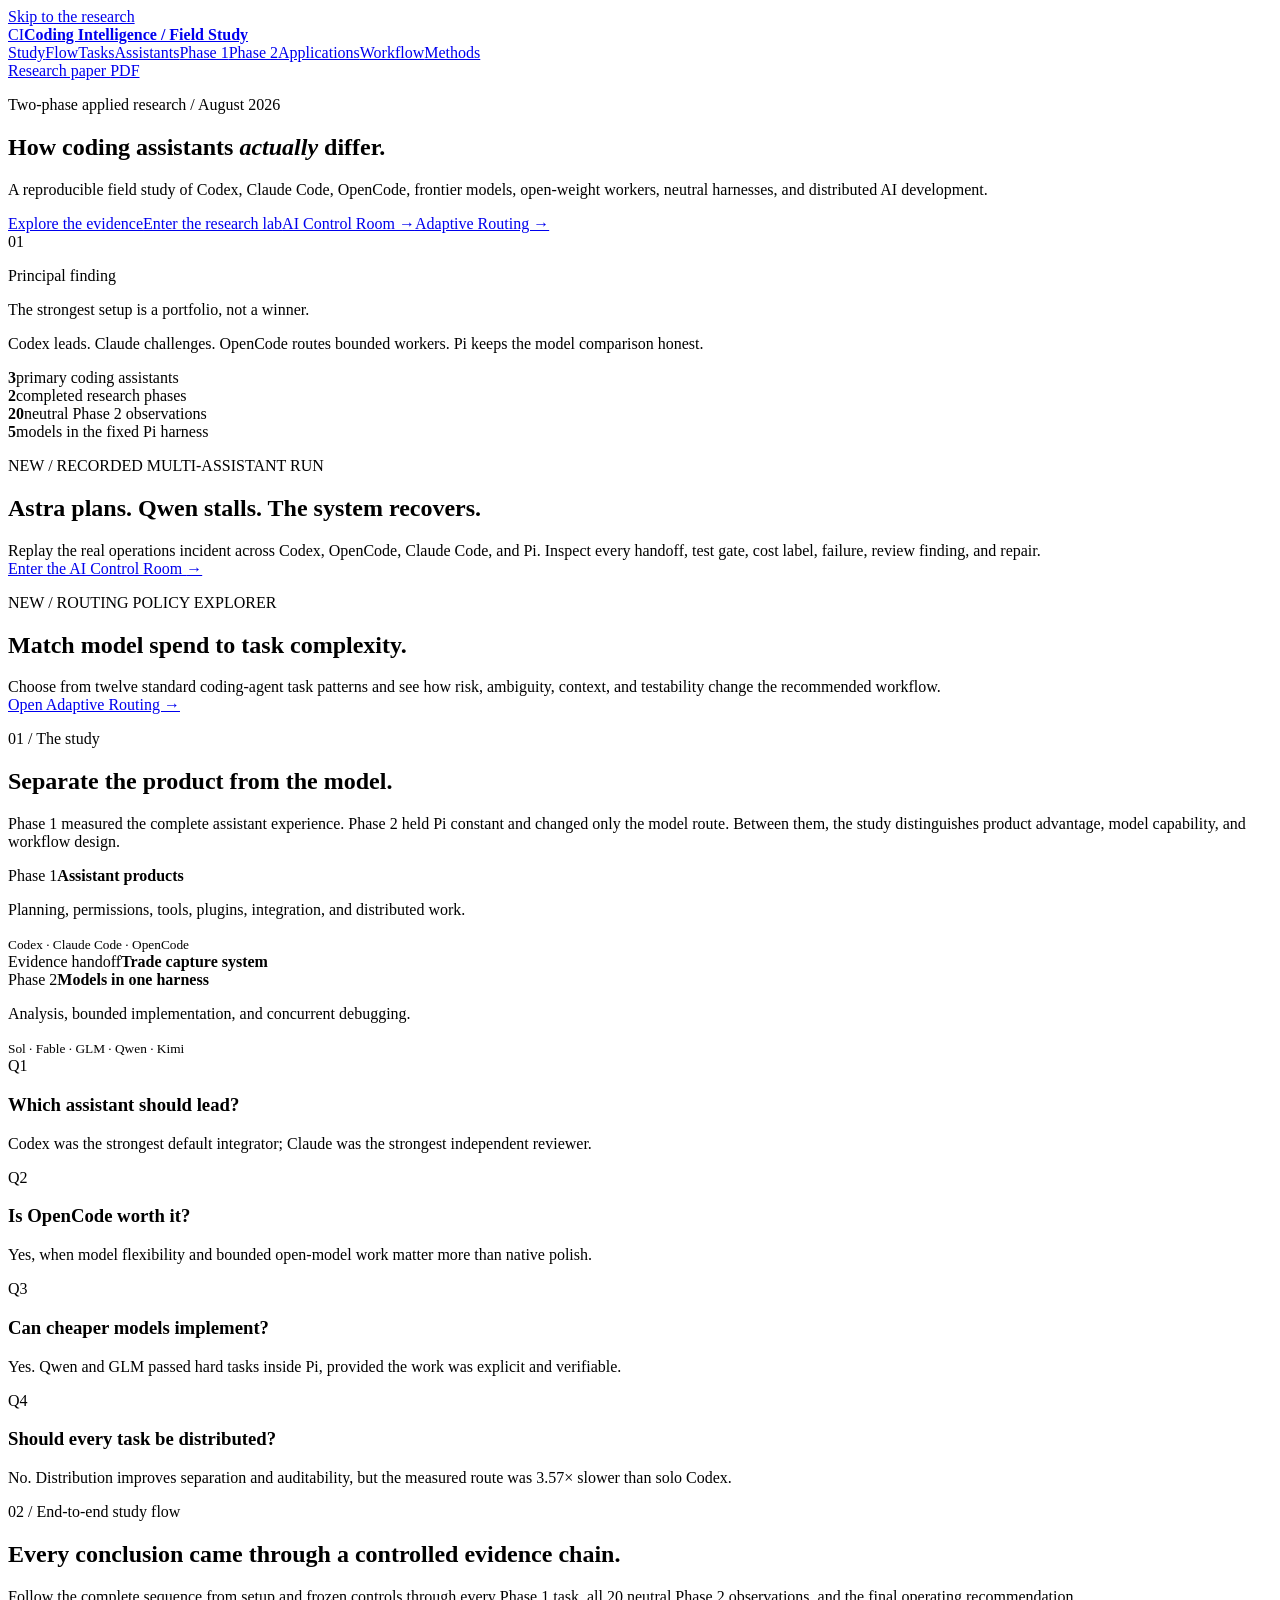
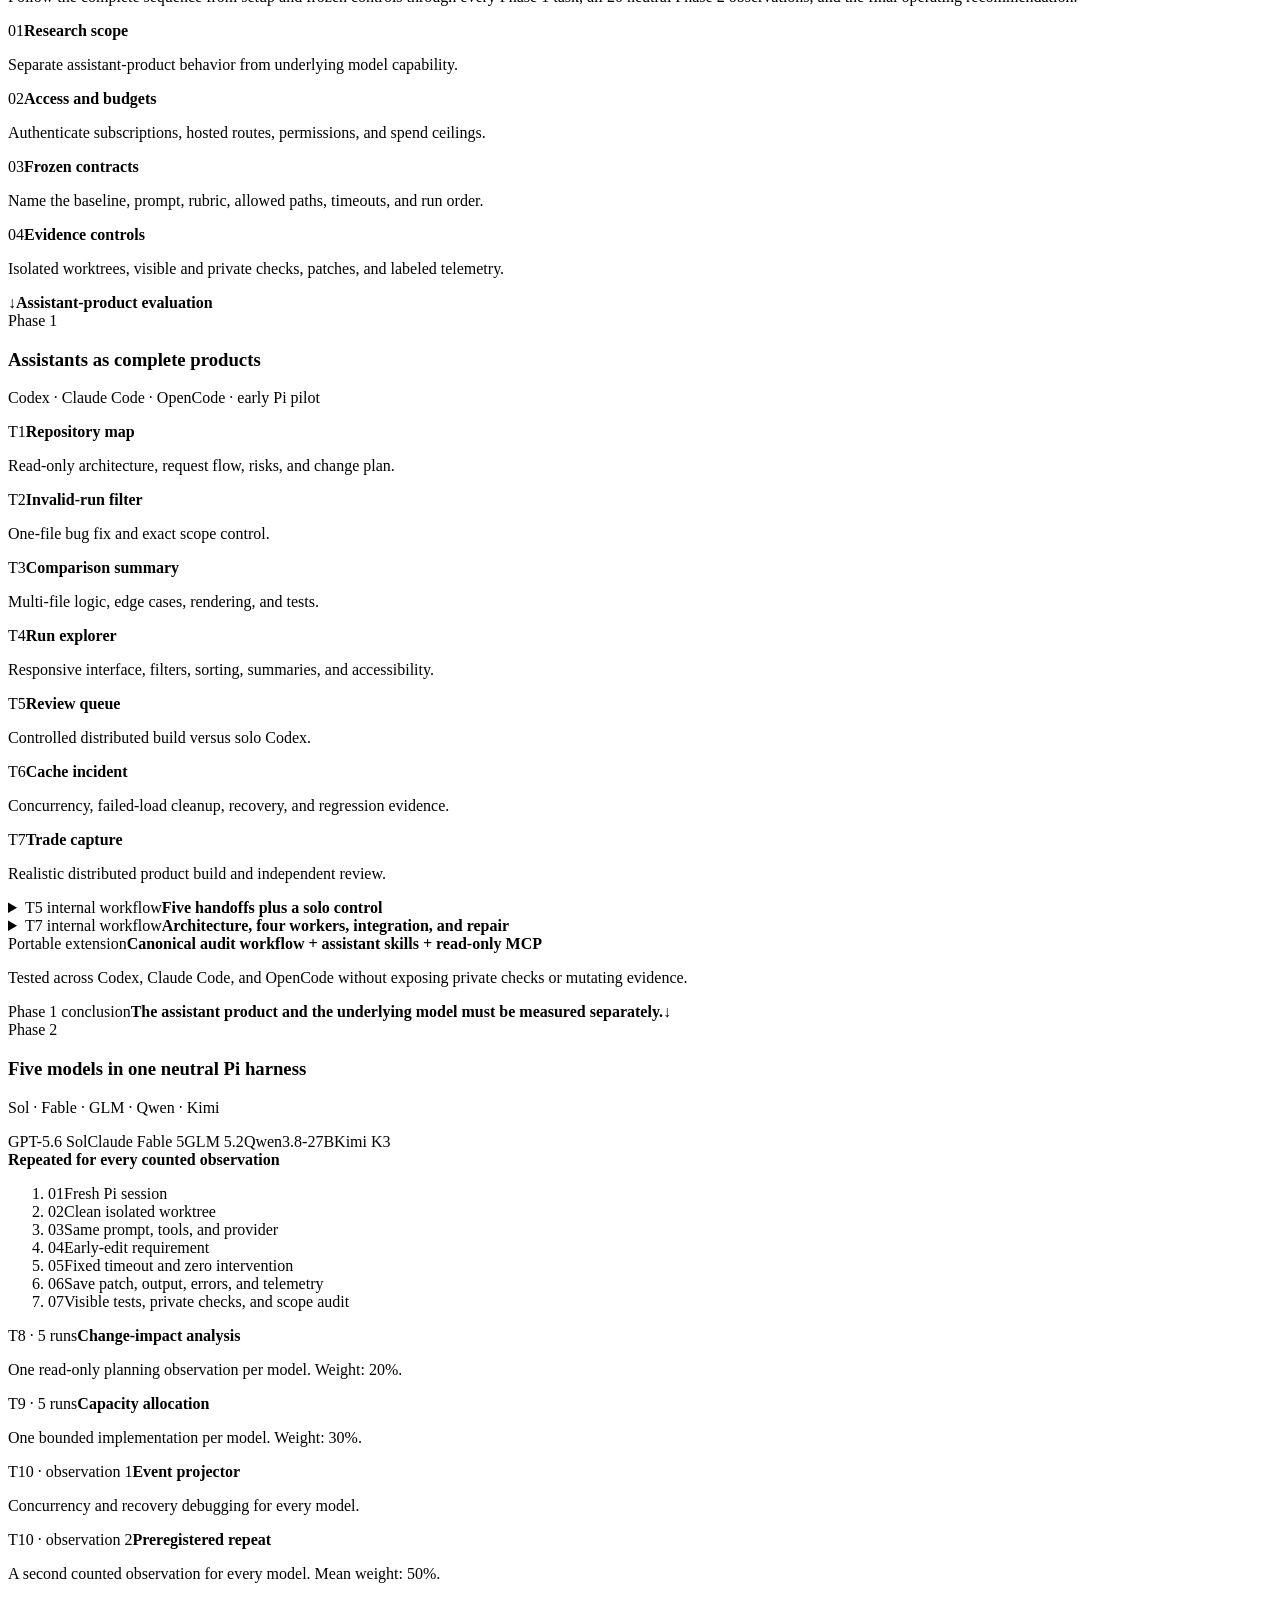
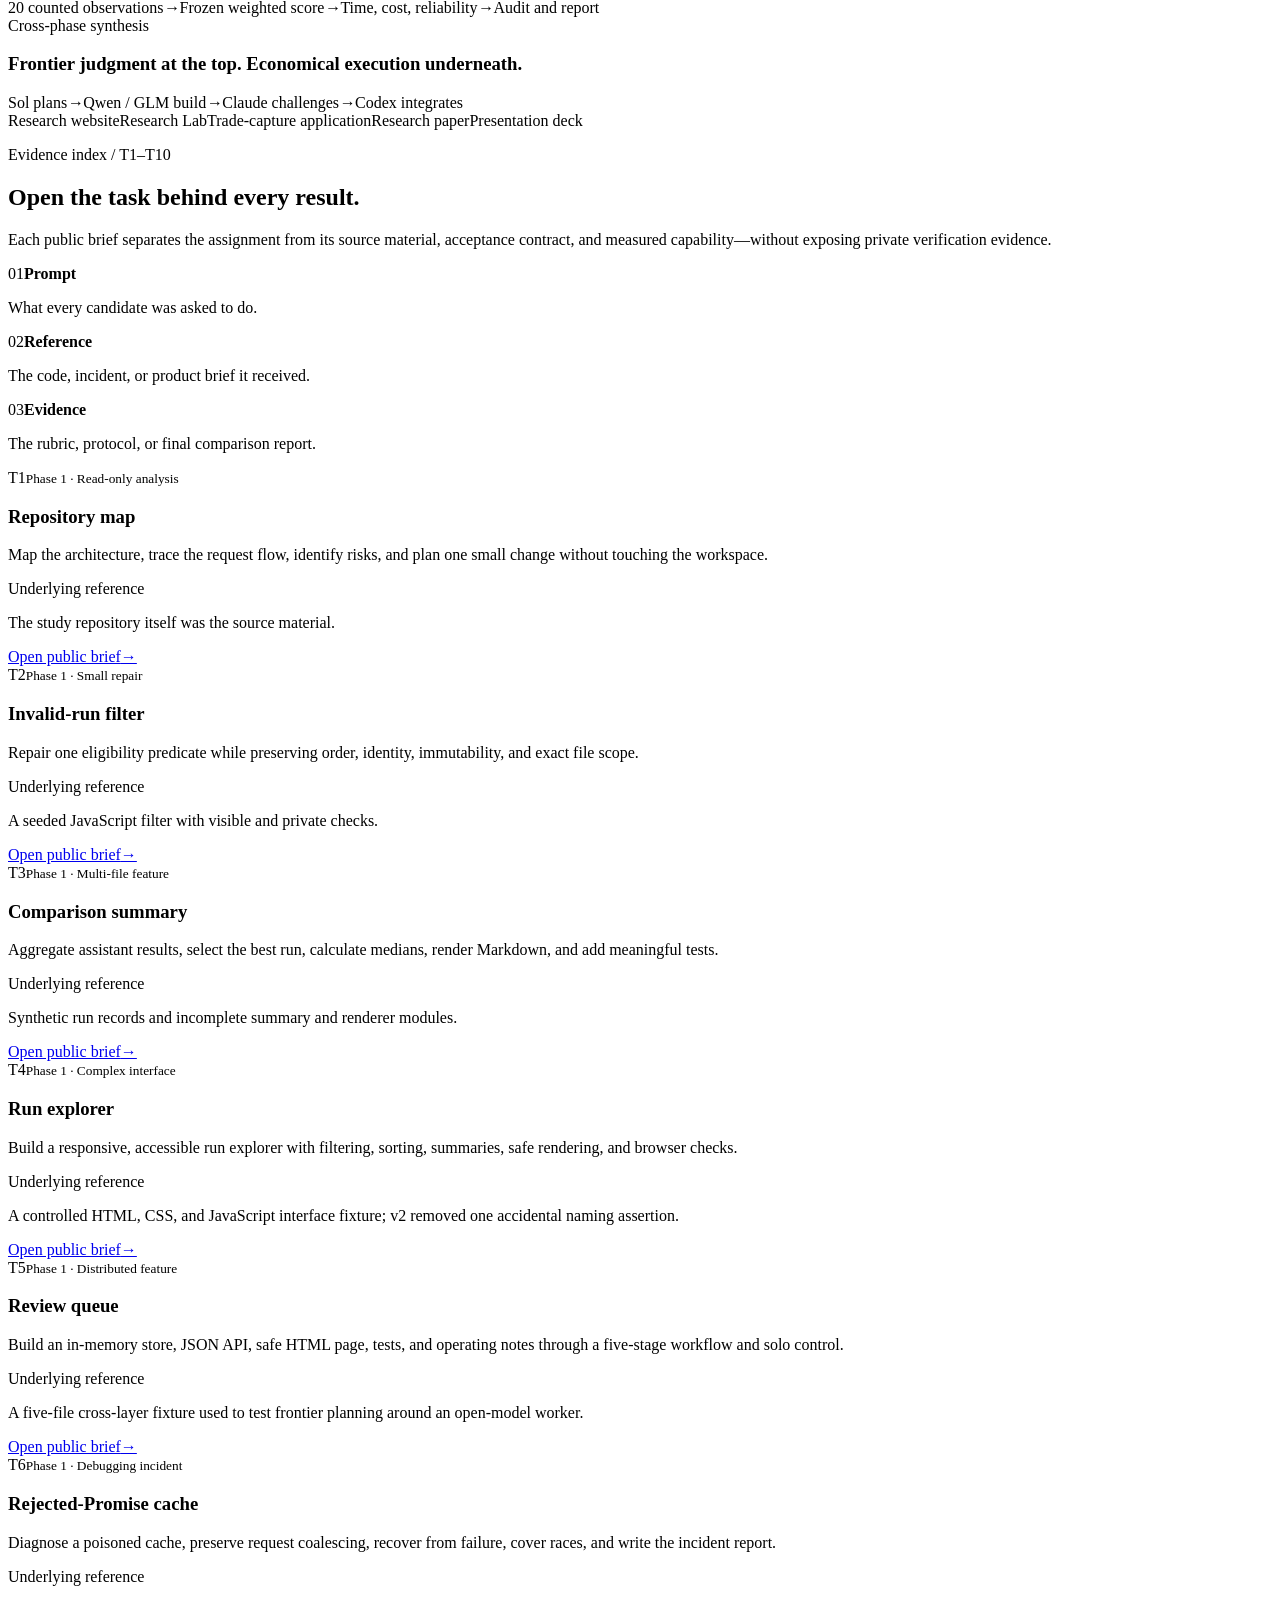
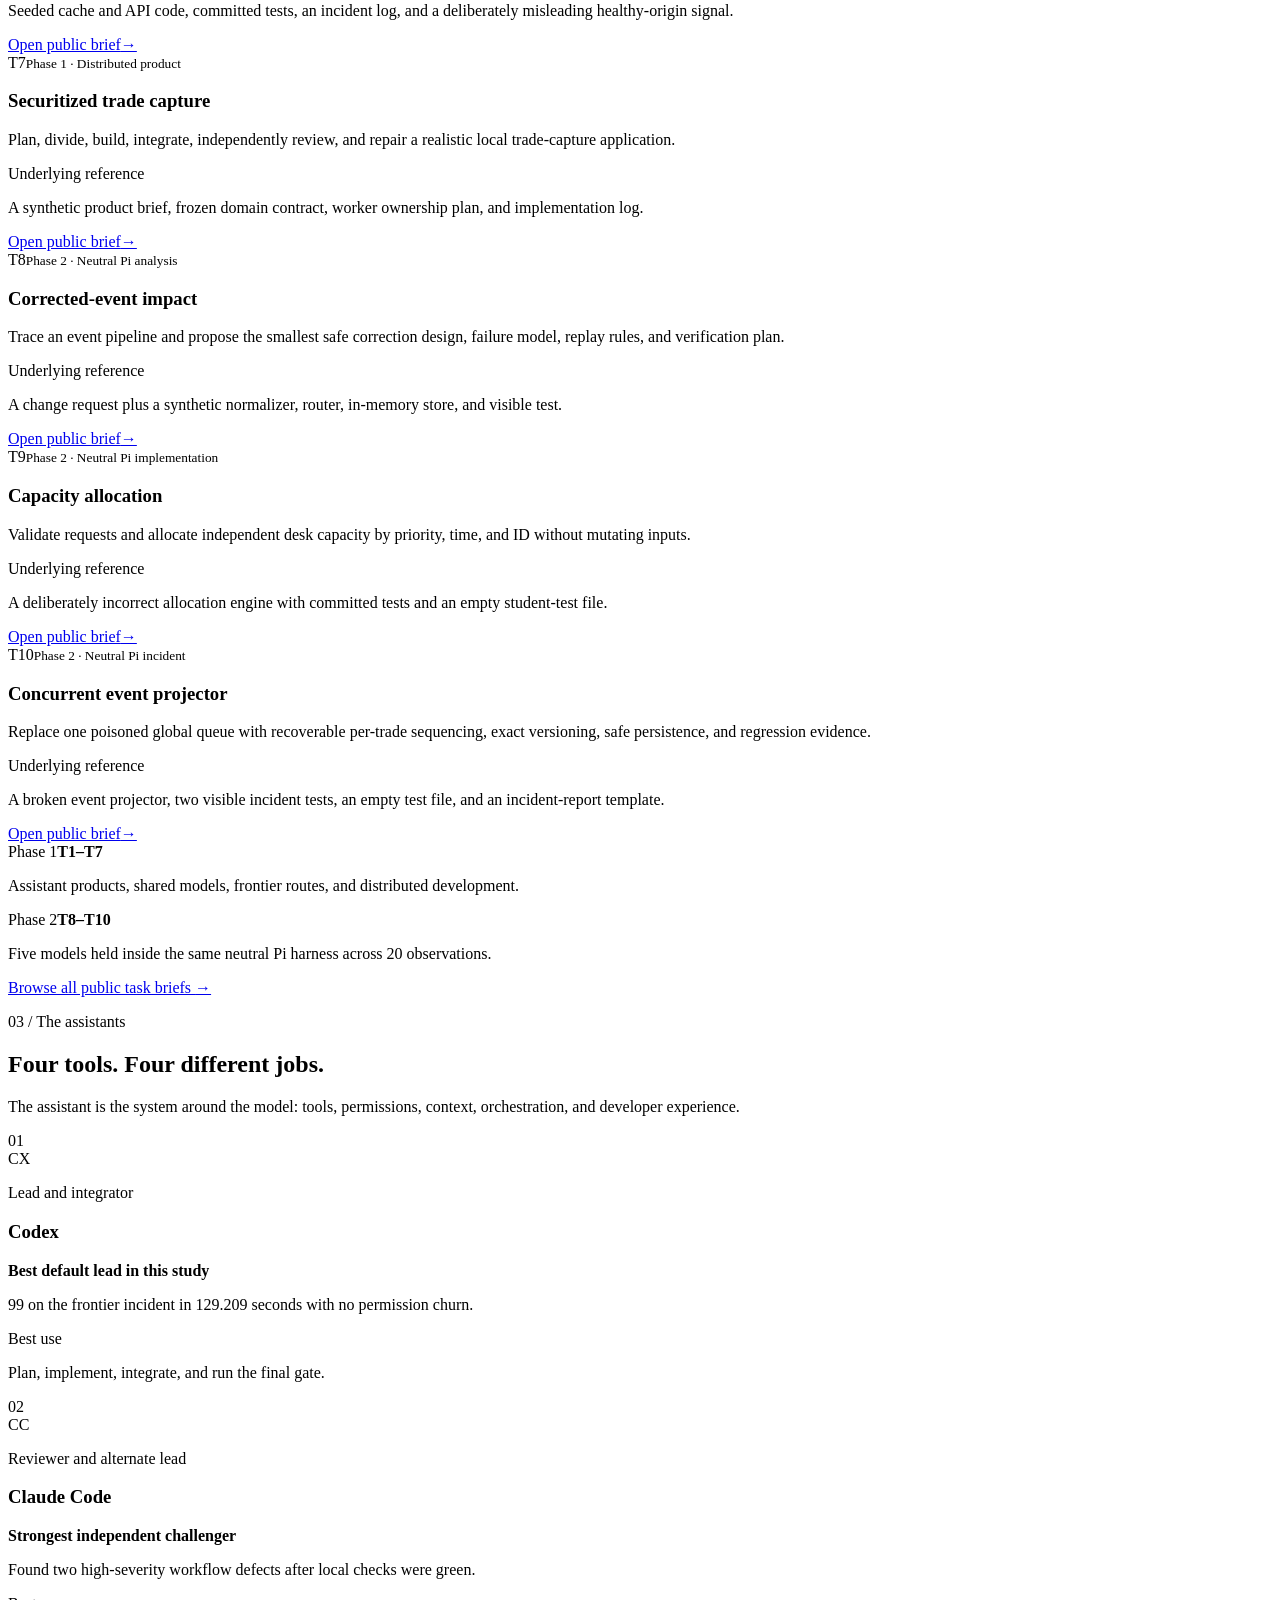
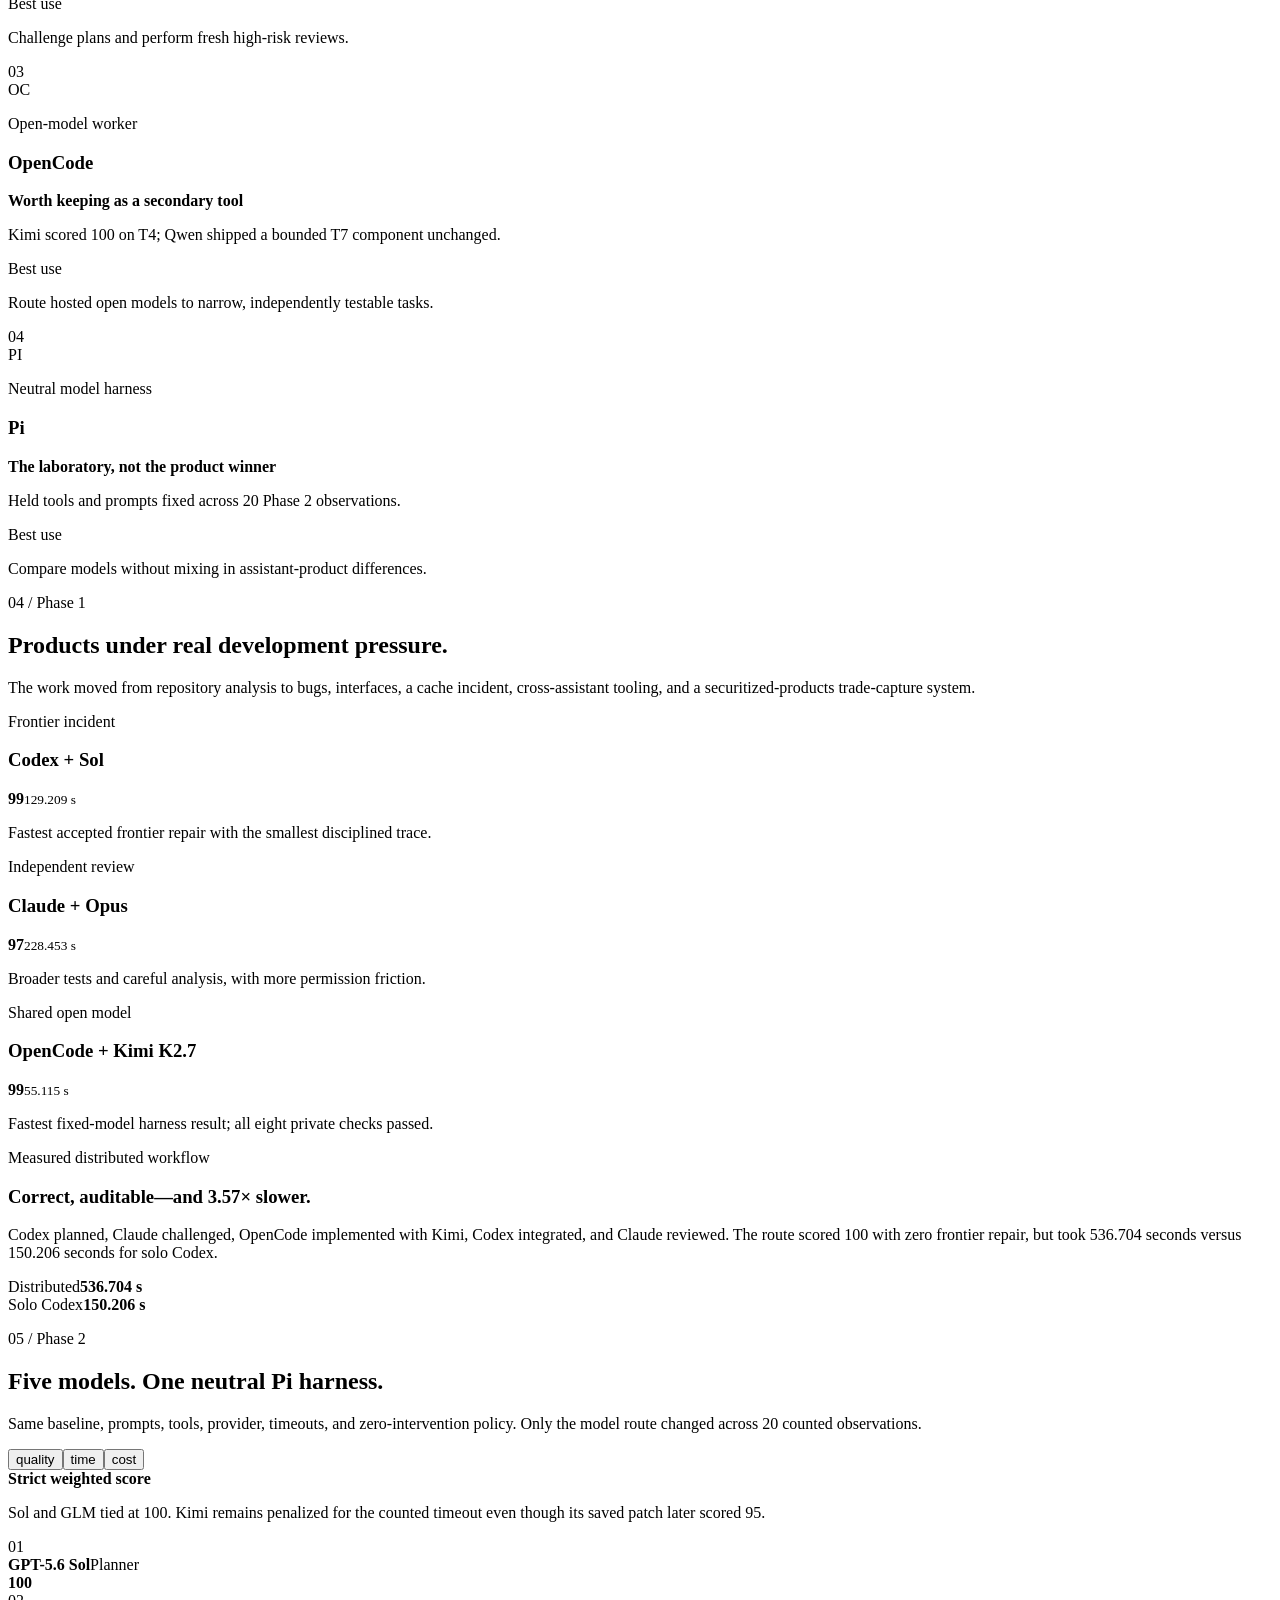
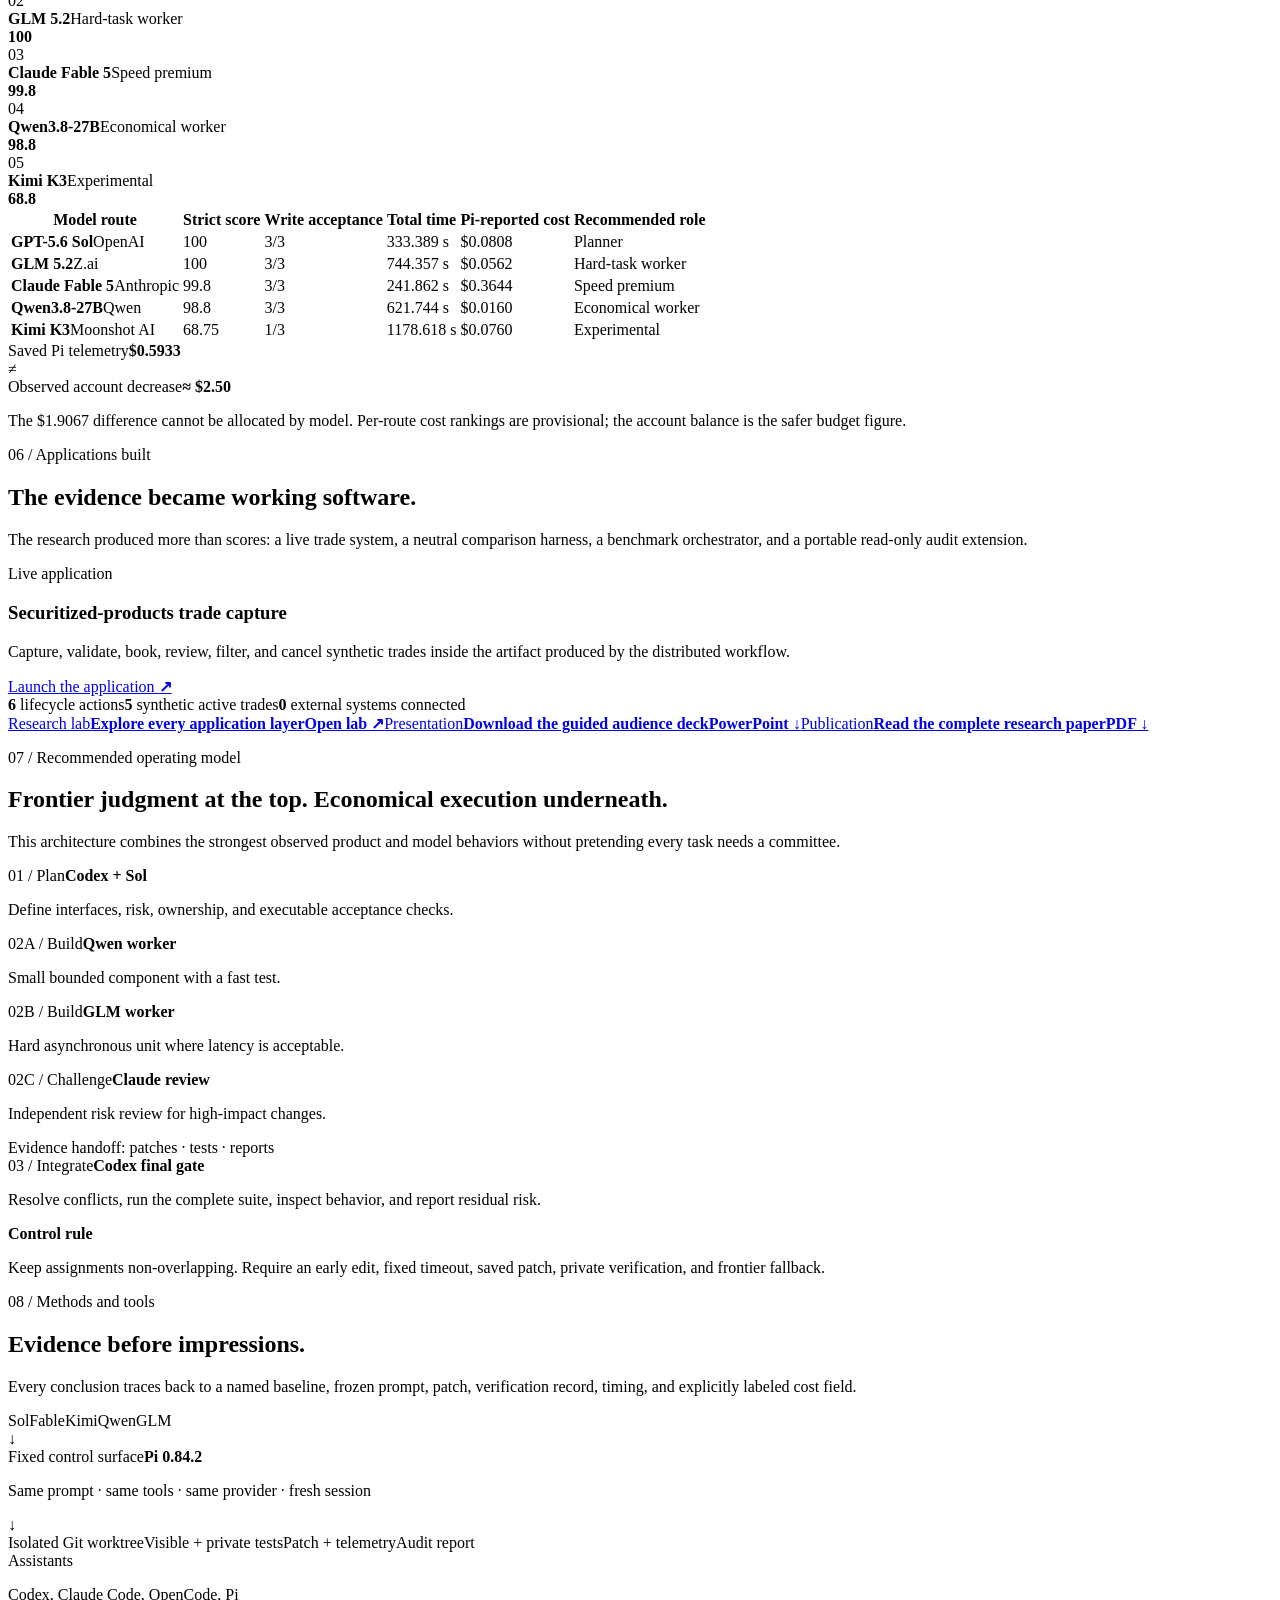
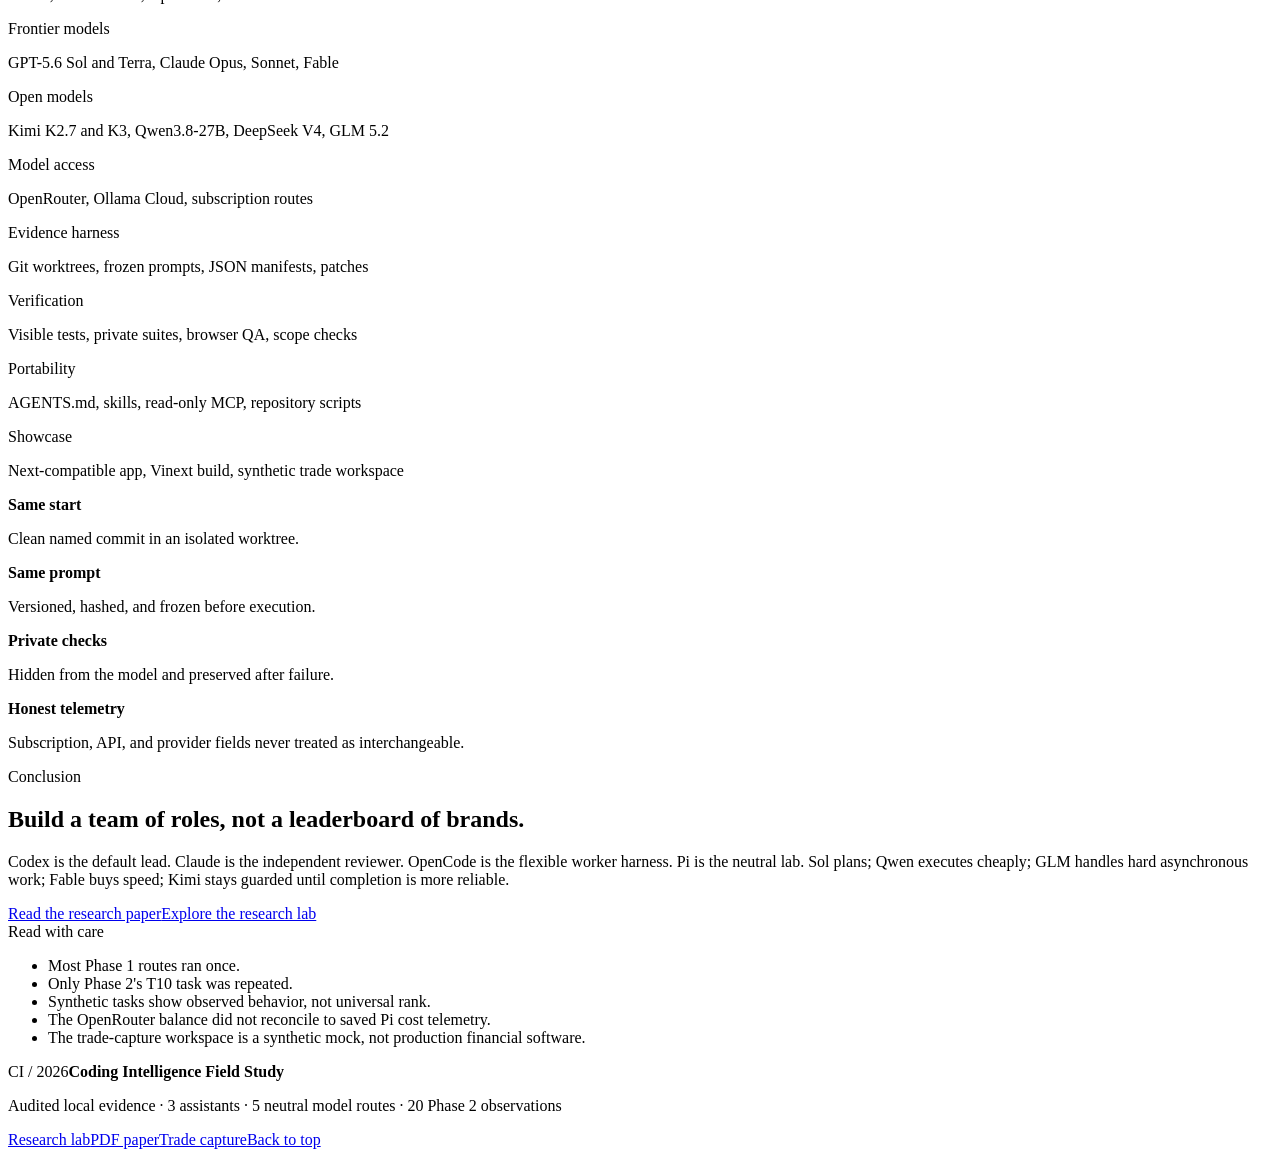
==== commit eda7c7af: "fix: restore Pages base path" ====
--- a/index.html
+++ b/index.html
@@ -1 +1 @@
-<!DOCTYPE html><html lang="en"><head><meta charSet="utf-8"/><meta name="viewport" content="width=device-width, initial-scale=1"/><link rel="preload" href="/_next/static/media/797e433ab948586e-s.p.08e28id.o-okb.woff2" as="font" crossorigin="" type="font/woff2"/><link rel="preload" href="/_next/static/media/caa3a2e1cccd8315-s.p.09~u27dqhyhd6.woff2" as="font" crossorigin="" type="font/woff2"/><link rel="stylesheet" href="/_next/static/chunks/15ghjf62uunv9.css" data-precedence="next"/><link rel="preload" as="script" fetchPriority="low" href="/_next/static/chunks/0ht900cau6_ur.js"/><script src="/_next/static/chunks/0t2z5hkh7v~~b.js" async=""></script><script src="/_next/static/chunks/07lhk_q6pmm3r.js" async=""></script><script src="/_next/static/chunks/turbopack-0cek.dh0dqtgy.js" async=""></script><script src="/_next/static/chunks/0dbhjjzl8qfwv.js" async=""></script><script src="/_next/static/chunks/0fdt3liy-drfc.js" async=""></script><meta name="next-size-adjust" content=""/><title>Coding Intelligence Field Study | Assistants, Models, Orchestration</title><meta name="description" content="An evidence-backed field study of Codex, Claude Code, OpenCode, frontier and open-weight models, neutral harnesses, and distributed AI development."/><meta property="og:title" content="Coding Intelligence Field Study | Assistants, Models, Orchestration"/><meta property="og:description" content="An evidence-backed field study of Codex, Claude Code, OpenCode, frontier and open-weight models, neutral harnesses, and distributed AI development."/><meta property="og:image" content="http://localhost:3000/og.png"/><meta property="og:image:width" content="1717"/><meta property="og:image:height" content="916"/><meta property="og:type" content="website"/><meta name="twitter:card" content="summary_large_image"/><meta name="twitter:title" content="Coding Intelligence Field Study | Assistants, Models, Orchestration"/><meta name="twitter:description" content="An evidence-backed field study of Codex, Claude Code, OpenCode, frontier and open-weight models, neutral harnesses, and distributed AI development."/><meta name="twitter:image" content="http://localhost:3000/og.png"/><script src="/_next/static/chunks/03~yq9q893hmn.js" noModule=""></script></head><body class="geist_a71539c9-module__T19VSG__variable geist_mono_8d43a2aa-module__8Li5zG__variable antialiased"><div hidden=""><!--$--><!--/$--></div><a class="skip-link" href="#main-content">Skip to the research</a><div class="reading-progress" aria-hidden="true"><span style="width:0%"></span></div><header class="research-header"><a class="research-brand" href="#top" aria-label="Coding Intelligence Field Study home"><span>CI</span><strong>Coding Intelligence / Field Study</strong></a><nav aria-label="Research sections"><a href="#story">Study</a><a href="#study-flow">Flow</a><a href="#task-reference">Tasks</a><a href="#assistants">Assistants</a><a href="#phase-one">Phase 1</a><a href="#phase-two">Phase 2</a><a href="#applications">Applications</a><a href="#orchestration">Workflow</a><a href="#methods">Methods</a></nav><a class="header-paper-link" href="/research-paper.pdf">Research paper <span>PDF</span></a></header><main id="main-content"><section class="research-hero" id="top"><div class="hero-grid" aria-hidden="true"></div><div class="hero-copy"><p class="overline">Two-phase applied research / August 2026</p><h1>How coding assistants <em>actually</em> differ.</h1><p class="hero-lede">A reproducible field study of Codex, Claude Code, OpenCode, frontier models, open-weight workers, neutral harnesses, and distributed AI development.</p><div class="hero-actions"><a class="button button-primary" href="#story">Explore the evidence</a><a class="button button-secondary" href="/lab/">Enter the research lab</a><a class="button button-secondary" href="/control-room/">AI Control Room →</a><a class="button button-secondary" href="/adaptive-routing/">Adaptive Routing →</a></div></div><aside class="hero-finding" aria-label="Principal finding"><span class="finding-index">01</span><p class="finding-label">Principal finding</p><p class="finding-quote">The strongest setup is a portfolio, not a winner.</p><div class="finding-rule"></div><p>Codex leads. Claude challenges. OpenCode routes bounded workers. Pi keeps the model comparison honest.</p></aside><div class="hero-stats" aria-label="Study totals"><div><strong>3</strong><span>primary coding assistants</span></div><div><strong>2</strong><span>completed research phases</span></div><div><strong>20</strong><span>neutral Phase 2 observations</span></div><div><strong>5</strong><span>models in the fixed Pi harness</span></div></div></section><section class="control-room-entry" aria-label="AI Control Room"><div><p>NEW / RECORDED MULTI-ASSISTANT RUN</p><h2>Astra plans. Qwen stalls. The system recovers.</h2><span>Replay the real operations incident across Codex, OpenCode, Claude Code, and Pi. Inspect every handoff, test gate, cost label, failure, review finding, and repair.</span></div><a href="/control-room/">Enter the AI Control Room <span aria-hidden="true">→</span></a></section><section class="adaptive-routing-entry" aria-label="Adaptive Routing Lab"><div><p>NEW / ROUTING POLICY EXPLORER</p><h2>Match model spend to task complexity.</h2><span>Choose from twelve standard coding-agent task patterns and see how risk, ambiguity, context, and testability change the recommended workflow.</span></div><a href="/adaptive-routing/">Open Adaptive Routing <span aria-hidden="true">→</span></a></section><section class="narrative-section" id="story"><div class="section-intro"><p class="section-kicker">01 / The study</p><h2>Separate the product from the model.</h2><p>Phase 1 measured the complete assistant experience. Phase 2 held Pi constant and changed only the model route. Between them, the study distinguishes product advantage, model capability, and workflow design.</p></div><div class="study-map" aria-label="Two phase study map"><article class="map-node map-node-primary"><span>Phase 1</span><strong>Assistant products</strong><p>Planning, permissions, tools, plugins, integration, and distributed work.</p><small>Codex · Claude Code · OpenCode</small></article><div class="map-bridge"><span>Evidence handoff</span><i aria-hidden="true"></i><b>Trade capture system</b></div><article class="map-node"><span>Phase 2</span><strong>Models in one harness</strong><p>Analysis, bounded implementation, and concurrent debugging.</p><small>Sol · Fable · GLM · Qwen · Kimi</small></article></div><div class="research-question-grid"><article><span>Q1</span><h3>Which assistant should lead?</h3><p>Codex was the strongest default integrator; Claude was the strongest independent reviewer.</p></article><article><span>Q2</span><h3>Is OpenCode worth it?</h3><p>Yes, when model flexibility and bounded open-model work matter more than native polish.</p></article><article><span>Q3</span><h3>Can cheaper models implement?</h3><p>Yes. Qwen and GLM passed hard tasks inside Pi, provided the work was explicit and verifiable.</p></article><article><span>Q4</span><h3>Should every task be distributed?</h3><p>No. Distribution improves separation and auditability, but the measured route was 3.57× slower than solo Codex.</p></article></div></section><section class="study-flow-section" id="study-flow"><div class="section-intro split-intro"><div><p class="section-kicker">02 / End-to-end study flow</p><h2>Every conclusion came through a controlled evidence chain.</h2></div><p>Follow the complete sequence from setup and frozen controls through every Phase 1 task, all 20 neutral Phase 2 observations, and the final operating recommendation.</p></div><div class="flow-foundation" aria-label="Study foundation"><article><span>01</span><strong>Research scope</strong><p>Separate assistant-product behavior from underlying model capability.</p></article><article><span>02</span><strong>Access and budgets</strong><p>Authenticate subscriptions, hosted routes, permissions, and spend ceilings.</p></article><article><span>03</span><strong>Frozen contracts</strong><p>Name the baseline, prompt, rubric, allowed paths, timeouts, and run order.</p></article><article><span>04</span><strong>Evidence controls</strong><p>Isolated worktrees, visible and private checks, patches, and labeled telemetry.</p></article></div><div class="flow-connector" aria-hidden="true"><span>↓</span><b>Assistant-product evaluation</b></div><article class="flow-phase flow-phase-one"><header><div><span>Phase 1</span><h3>Assistants as complete products</h3></div><p>Codex · Claude Code · OpenCode · early Pi pilot</p></header><div class="flow-task-rail" aria-label="Phase 1 task sequence"><article><span>T1</span><strong>Repository map</strong><p>Read-only architecture, request flow, risks, and change plan.</p></article><article><span>T2</span><strong>Invalid-run filter</strong><p>One-file bug fix and exact scope control.</p></article><article><span>T3</span><strong>Comparison summary</strong><p>Multi-file logic, edge cases, rendering, and tests.</p></article><article><span>T4</span><strong>Run explorer</strong><p>Responsive interface, filters, sorting, summaries, and accessibility.</p></article><article><span>T5</span><strong>Review queue</strong><p>Controlled distributed build versus solo Codex.</p></article><article><span>T6</span><strong>Cache incident</strong><p>Concurrency, failed-load cleanup, recovery, and regression evidence.</p></article><article><span>T7</span><strong>Trade capture</strong><p>Realistic distributed product build and independent review.</p></article></div><div class="flow-detail-grid"><details><summary><span>T5 internal workflow</span><strong>Five handoffs plus a solo control</strong></summary><div class="flow-mini-chain"><article><span>Plan</span><strong>Codex + Sol</strong><p>Freeze architecture, ownership, and acceptance checks.</p></article><i aria-hidden="true">→</i><article><span>Challenge</span><strong>Claude + Opus</strong><p>Identify blocking gaps before implementation.</p></article><i aria-hidden="true">→</i><article><span>Build</span><strong>OpenCode + Kimi</strong><p>Implement exactly the owned files.</p></article><i aria-hidden="true">→</i><article><span>Integrate</span><strong>Codex</strong><p>Apply the patch and run the complete gate.</p></article><i aria-hidden="true">→</i><article><span>Review</span><strong>Claude</strong><p>Perform an independent final assessment.</p></article></div><p class="flow-control-note"><strong>Control:</strong> solo Codex completed the same task for the score-and-time comparison.</p></details><details><summary><span>T7 internal workflow</span><strong>Architecture, four workers, integration, and repair</strong></summary><div class="flow-plan-review"><article><span>Architecture</span><strong>Codex + Sol</strong></article><i>→</i><article><span>Challenge</span><strong>Claude + Opus</strong></article></div><div class="flow-worker-grid"><article><span>Domain</span><strong>Codex + Terra</strong><p>Types, calculations, validation, lifecycle, seed data, and tests.</p></article><article><span>Ticket</span><strong>Claude + Sonnet</strong><p>Accessible securitized-products trade entry.</p></article><article><span>Insights</span><strong>OpenCode + Qwen</strong><p>Small desk exposure and activity component.</p></article><article><span>Workspace</span><strong>OpenCode + Kimi</strong><p>State, blotter, review surface, and visual system.</p></article></div><div class="flow-integration-line"><span>↓</span><strong>Codex + Sol integration</strong><span>→</span><strong>Claude + Opus review</strong><span>→</span><strong>Codex repair and browser gate</strong></div></details><div class="flow-portable-extension"><span>Portable extension</span><strong>Canonical audit workflow + assistant skills + read-only MCP</strong><p>Tested across Codex, Claude Code, and OpenCode without exposing private checks or mutating evidence.</p></div></div></article><div class="flow-handoff"><span>Phase 1 conclusion</span><strong>The assistant product and the underlying model must be measured separately.</strong><i aria-hidden="true">↓</i></div><article class="flow-phase flow-phase-two"><header><div><span>Phase 2</span><h3>Five models in one neutral Pi harness</h3></div><p>Sol · Fable · GLM · Qwen · Kimi</p></header><div class="flow-model-chips" aria-label="Phase 2 model routes"><span>GPT-5.6 Sol</span><span>Claude Fable 5</span><span>GLM 5.2</span><span>Qwen3.8-27B</span><span>Kimi K3</span></div><div class="flow-neutral-loop"><strong>Repeated for every counted observation</strong><ol><li><span>01</span>Fresh Pi session</li><li><span>02</span>Clean isolated worktree</li><li><span>03</span>Same prompt, tools, and provider</li><li><span>04</span>Early-edit requirement</li><li><span>05</span>Fixed timeout and zero intervention</li><li><span>06</span>Save patch, output, errors, and telemetry</li><li><span>07</span>Visible tests, private checks, and scope audit</li></ol></div><div class="flow-task-rail flow-phase-two-rail" aria-label="Phase 2 task sequence"><article><span>T8 · 5 runs</span><strong>Change-impact analysis</strong><p>One read-only planning observation per model. Weight: 20%.</p></article><article><span>T9 · 5 runs</span><strong>Capacity allocation</strong><p>One bounded implementation per model. Weight: 30%.</p></article><article><span>T10 · observation 1</span><strong>Event projector</strong><p>Concurrency and recovery debugging for every model.</p></article><article><span>T10 · observation 2</span><strong>Preregistered repeat</strong><p>A second counted observation for every model. Mean weight: 50%.</p></article></div><div class="flow-score-line"><span>20 counted observations</span><i>→</i><span>Frozen weighted score</span><i>→</i><span>Time, cost, reliability</span><i>→</i><span>Audit and report</span></div></article><div class="flow-synthesis"><div><span>Cross-phase synthesis</span><h3>Frontier judgment at the top. Economical execution underneath.</h3></div><div class="flow-synthesis-chain"><span>Sol plans</span><i>→</i><span>Qwen / GLM build</span><i>→</i><span>Claude challenges</span><i>→</i><span>Codex integrates</span></div><div class="flow-output-list"><span>Research website</span><span>Research Lab</span><span>Trade-capture application</span><span>Research paper</span><span>Presentation deck</span></div></div></section><section class="task-reference-section" id="task-reference"><div class="section-intro split-intro"><div><p class="section-kicker">Evidence index / T1–T10</p><h2>Open the task behind every result.</h2></div><p>Each public brief separates the assignment from its source material, acceptance contract, and measured capability—without exposing private verification evidence.</p></div><div class="reference-key" aria-label="How to use the task references"><div><span>01</span><strong>Prompt</strong><p>What every candidate was asked to do.</p></div><div><span>02</span><strong>Reference</strong><p>The code, incident, or product brief it received.</p></div><div><span>03</span><strong>Evidence</strong><p>The rubric, protocol, or final comparison report.</p></div></div><div class="task-reference-grid"><article class="task-reference-card "><header><span>T1</span><small>Phase 1 · Read-only analysis</small></header><h3>Repository map</h3><p>Map the architecture, trace the request flow, identify risks, and plan one small change without touching the workspace.</p><div class="task-source"><span>Underlying reference</span><p>The study repository itself was the source material.</p></div><nav aria-label="T1 evidence links"><a href="/tasks/#t1">Open public brief<span aria-hidden="true">→</span></a></nav></article><article class="task-reference-card "><header><span>T2</span><small>Phase 1 · Small repair</small></header><h3>Invalid-run filter</h3><p>Repair one eligibility predicate while preserving order, identity, immutability, and exact file scope.</p><div class="task-source"><span>Underlying reference</span><p>A seeded JavaScript filter with visible and private checks.</p></div><nav aria-label="T2 evidence links"><a href="/tasks/#t2">Open public brief<span aria-hidden="true">→</span></a></nav></article><article class="task-reference-card "><header><span>T3</span><small>Phase 1 · Multi-file feature</small></header><h3>Comparison summary</h3><p>Aggregate assistant results, select the best run, calculate medians, render Markdown, and add meaningful tests.</p><div class="task-source"><span>Underlying reference</span><p>Synthetic run records and incomplete summary and renderer modules.</p></div><nav aria-label="T3 evidence links"><a href="/tasks/#t3">Open public brief<span aria-hidden="true">→</span></a></nav></article><article class="task-reference-card "><header><span>T4</span><small>Phase 1 · Complex interface</small></header><h3>Run explorer</h3><p>Build a responsive, accessible run explorer with filtering, sorting, summaries, safe rendering, and browser checks.</p><div class="task-source"><span>Underlying reference</span><p>A controlled HTML, CSS, and JavaScript interface fixture; v2 removed one accidental naming assertion.</p></div><nav aria-label="T4 evidence links"><a href="/tasks/#t4">Open public brief<span aria-hidden="true">→</span></a></nav></article><article class="task-reference-card "><header><span>T5</span><small>Phase 1 · Distributed feature</small></header><h3>Review queue</h3><p>Build an in-memory store, JSON API, safe HTML page, tests, and operating notes through a five-stage workflow and solo control.</p><div class="task-source"><span>Underlying reference</span><p>A five-file cross-layer fixture used to test frontier planning around an open-model worker.</p></div><nav aria-label="T5 evidence links"><a href="/tasks/#t5">Open public brief<span aria-hidden="true">→</span></a></nav></article><article class="task-reference-card "><header><span>T6</span><small>Phase 1 · Debugging incident</small></header><h3>Rejected-Promise cache</h3><p>Diagnose a poisoned cache, preserve request coalescing, recover from failure, cover races, and write the incident report.</p><div class="task-source"><span>Underlying reference</span><p>Seeded cache and API code, committed tests, an incident log, and a deliberately misleading healthy-origin signal.</p></div><nav aria-label="T6 evidence links"><a href="/tasks/#t6">Open public brief<span aria-hidden="true">→</span></a></nav></article><article class="task-reference-card task-reference-featured"><header><span>T7</span><small>Phase 1 · Distributed product</small></header><h3>Securitized trade capture</h3><p>Plan, divide, build, integrate, independently review, and repair a realistic local trade-capture application.</p><div class="task-source"><span>Underlying reference</span><p>A synthetic product brief, frozen domain contract, worker ownership plan, and implementation log.</p></div><nav aria-label="T7 evidence links"><a href="/tasks/#t7">Open public brief<span aria-hidden="true">→</span></a></nav></article><article class="task-reference-card "><header><span>T8</span><small>Phase 2 · Neutral Pi analysis</small></header><h3>Corrected-event impact</h3><p>Trace an event pipeline and propose the smallest safe correction design, failure model, replay rules, and verification plan.</p><div class="task-source"><span>Underlying reference</span><p>A change request plus a synthetic normalizer, router, in-memory store, and visible test.</p></div><nav aria-label="T8 evidence links"><a href="/tasks/#t8">Open public brief<span aria-hidden="true">→</span></a></nav></article><article class="task-reference-card "><header><span>T9</span><small>Phase 2 · Neutral Pi implementation</small></header><h3>Capacity allocation</h3><p>Validate requests and allocate independent desk capacity by priority, time, and ID without mutating inputs.</p><div class="task-source"><span>Underlying reference</span><p>A deliberately incorrect allocation engine with committed tests and an empty student-test file.</p></div><nav aria-label="T9 evidence links"><a href="/tasks/#t9">Open public brief<span aria-hidden="true">→</span></a></nav></article><article class="task-reference-card "><header><span>T10</span><small>Phase 2 · Neutral Pi incident</small></header><h3>Concurrent event projector</h3><p>Replace one poisoned global queue with recoverable per-trade sequencing, exact versioning, safe persistence, and regression evidence.</p><div class="task-source"><span>Underlying reference</span><p>A broken event projector, two visible incident tests, an empty test file, and an incident-report template.</p></div><nav aria-label="T10 evidence links"><a href="/tasks/#t10">Open public brief<span aria-hidden="true">→</span></a></nav></article></div><div class="reference-footer"><div><span>Phase 1</span><strong>T1–T7</strong><p>Assistant products, shared models, frontier routes, and distributed development.</p></div><div><span>Phase 2</span><strong>T8–T10</strong><p>Five models held inside the same neutral Pi harness across 20 observations.</p></div><a href="/tasks/">Browse all public task briefs <span aria-hidden="true">→</span></a></div></section><section class="dark-section" id="assistants"><div class="section-intro section-intro-light"><p class="section-kicker">03 / The assistants</p><h2>Four tools. Four different jobs.</h2><p>The assistant is the system around the model: tools, permissions, context, orchestration, and developer experience.</p></div><div class="assistant-showcase"><article class="assistant-result"><div class="assistant-number">0<!-- -->1</div><div class="assistant-identity"><span>CX</span><p>Lead and integrator</p></div><h3>Codex</h3><strong>Best default lead in this study</strong><p>99 on the frontier incident in 129.209 seconds with no permission churn.</p><div class="assistant-use"><span>Best use</span><p>Plan, implement, integrate, and run the final gate.</p></div></article><article class="assistant-result"><div class="assistant-number">0<!-- -->2</div><div class="assistant-identity"><span>CC</span><p>Reviewer and alternate lead</p></div><h3>Claude Code</h3><strong>Strongest independent challenger</strong><p>Found two high-severity workflow defects after local checks were green.</p><div class="assistant-use"><span>Best use</span><p>Challenge plans and perform fresh high-risk reviews.</p></div></article><article class="assistant-result"><div class="assistant-number">0<!-- -->3</div><div class="assistant-identity"><span>OC</span><p>Open-model worker</p></div><h3>OpenCode</h3><strong>Worth keeping as a secondary tool</strong><p>Kimi scored 100 on T4; Qwen shipped a bounded T7 component unchanged.</p><div class="assistant-use"><span>Best use</span><p>Route hosted open models to narrow, independently testable tasks.</p></div></article><article class="assistant-result"><div class="assistant-number">0<!-- -->4</div><div class="assistant-identity"><span>PI</span><p>Neutral model harness</p></div><h3>Pi</h3><strong>The laboratory, not the product winner</strong><p>Held tools and prompts fixed across 20 Phase 2 observations.</p><div class="assistant-use"><span>Best use</span><p>Compare models without mixing in assistant-product differences.</p></div></article></div></section><section class="narrative-section" id="phase-one"><div class="section-intro split-intro"><div><p class="section-kicker">04 / Phase 1</p><h2>Products under real development pressure.</h2></div><p>The work moved from repository analysis to bugs, interfaces, a cache incident, cross-assistant tooling, and a securitized-products trade-capture system.</p></div><div class="evidence-cards"><article><span>Frontier incident</span><h3>Codex + Sol</h3><div class="evidence-numbers"><strong>99</strong><small>129.209 s</small></div><p>Fastest accepted frontier repair with the smallest disciplined trace.</p></article><article><span>Independent review</span><h3>Claude + Opus</h3><div class="evidence-numbers"><strong>97</strong><small>228.453 s</small></div><p>Broader tests and careful analysis, with more permission friction.</p></article><article><span>Shared open model</span><h3>OpenCode + Kimi K2.7</h3><div class="evidence-numbers"><strong>99</strong><small>55.115 s</small></div><p>Fastest fixed-model harness result; all eight private checks passed.</p></article></div><div class="distributed-proof"><div class="proof-copy"><p class="section-kicker">Measured distributed workflow</p><h3>Correct, auditable—and 3.57× slower.</h3><p>Codex planned, Claude challenged, OpenCode implemented with Kimi, Codex integrated, and Claude reviewed. The route scored 100 with zero frontier repair, but took 536.704 seconds versus 150.206 seconds for solo Codex.</p></div><div class="proof-bars" aria-label="Distributed workflow time comparison"><div><span>Distributed</span><i style="width:100%"></i><strong>536.704 s</strong></div><div><span>Solo Codex</span><i style="width:28%"></i><strong>150.206 s</strong></div></div></div></section><section class="model-section" id="phase-two"><div class="section-intro split-intro"><div><p class="section-kicker">05 / Phase 2</p><h2>Five models. One neutral Pi harness.</h2></div><p>Same baseline, prompts, tools, provider, timeouts, and zero-intervention policy. Only the model route changed across 20 counted observations.</p></div><div class="metric-switcher" role="group" aria-label="Choose model comparison metric"><button type="button" aria-pressed="true">quality</button><button type="button" aria-pressed="false">time</button><button type="button" aria-pressed="false">cost</button></div><div class="metric-board"><div class="metric-board-head"><strong>Strict weighted score</strong><p>Sol and GLM tied at 100. Kimi remains penalized for the counted timeout even though its saved patch later scored 95.</p></div><div class="metric-bars"><div class="metric-row"><span class="metric-rank">0<!-- -->1</span><div class="metric-name"><strong>GPT-5.6 Sol</strong><span>Planner</span></div><div class="metric-track"><i style="--bar-width:100%"></i></div><strong class="metric-value">100</strong></div><div class="metric-row"><span class="metric-rank">0<!-- -->2</span><div class="metric-name"><strong>GLM 5.2</strong><span>Hard-task worker</span></div><div class="metric-track"><i style="--bar-width:100%"></i></div><strong class="metric-value">100</strong></div><div class="metric-row"><span class="metric-rank">0<!-- -->3</span><div class="metric-name"><strong>Claude Fable 5</strong><span>Speed premium</span></div><div class="metric-track"><i style="--bar-width:99.8%"></i></div><strong class="metric-value">99.8</strong></div><div class="metric-row"><span class="metric-rank">0<!-- -->4</span><div class="metric-name"><strong>Qwen3.8-27B</strong><span>Economical worker</span></div><div class="metric-track"><i style="--bar-width:98.8%"></i></div><strong class="metric-value">98.8</strong></div><div class="metric-row"><span class="metric-rank">0<!-- -->5</span><div class="metric-name"><strong>Kimi K3</strong><span>Experimental</span></div><div class="metric-track"><i style="--bar-width:68.75%"></i></div><strong class="metric-value">68.8</strong></div></div></div><div class="table-shell" role="region" aria-label="Phase 2 model results" tabindex="0"><table><thead><tr><th>Model route</th><th>Strict score</th><th>Write acceptance</th><th>Total time</th><th>Pi-reported cost</th><th>Recommended role</th></tr></thead><tbody><tr><td><strong>GPT-5.6 Sol</strong><span>OpenAI</span></td><td>100</td><td>3/3</td><td>333.389<!-- --> s</td><td>$<!-- -->0.0808</td><td>Planner</td></tr><tr><td><strong>GLM 5.2</strong><span>Z.ai</span></td><td>100</td><td>3/3</td><td>744.357<!-- --> s</td><td>$<!-- -->0.0562</td><td>Hard-task worker</td></tr><tr><td><strong>Claude Fable 5</strong><span>Anthropic</span></td><td>99.8</td><td>3/3</td><td>241.862<!-- --> s</td><td>$<!-- -->0.3644</td><td>Speed premium</td></tr><tr><td><strong>Qwen3.8-27B</strong><span>Qwen</span></td><td>98.8</td><td>3/3</td><td>621.744<!-- --> s</td><td>$<!-- -->0.0160</td><td>Economical worker</td></tr><tr><td><strong>Kimi K3</strong><span>Moonshot AI</span></td><td>68.75</td><td>1/3</td><td>1178.618<!-- --> s</td><td>$<!-- -->0.0760</td><td>Experimental</td></tr></tbody></table></div><div class="cost-reconciliation"><div><span>Saved Pi telemetry</span><strong>$0.5933</strong></div><div class="cost-plus">≠</div><div><span>Observed account decrease</span><strong>≈ $2.50</strong></div><p>The $1.9067 difference cannot be allocated by model. Per-route cost rankings are provisional; the account balance is the safer budget figure.</p></div></section><section class="application-section" id="applications"><div class="section-intro split-intro"><div><p class="section-kicker">06 / Applications built</p><h2>The evidence became working software.</h2></div><p>The research produced more than scores: a live trade system, a neutral comparison harness, a benchmark orchestrator, and a portable read-only audit extension.</p></div><div class="application-feature"><div class="application-feature-copy"><span>Live application</span><h3>Securitized-products trade capture</h3><p>Capture, validate, book, review, filter, and cancel synthetic trades inside the artifact produced by the distributed workflow.</p><a href="/trade-capture/">Launch the application <b aria-hidden="true">↗</b></a></div><div class="application-feature-stats" aria-label="Trade application capabilities"><span><strong>6</strong> lifecycle actions</span><span><strong>5</strong> synthetic active trades</span><span><strong>0</strong> external systems connected</span></div></div><div class="application-links"><a href="/lab/"><span>Research lab</span><strong>Explore every application layer</strong><b>Open lab ↗</b></a><a href="/presentation-deck.pptx"><span>Presentation</span><strong>Download the guided audience deck</strong><b>PowerPoint ↓</b></a><a href="/research-paper.pdf"><span>Publication</span><strong>Read the complete research paper</strong><b>PDF ↓</b></a></div></section><section class="orchestration-section" id="orchestration"><div class="section-intro section-intro-light"><p class="section-kicker">07 / Recommended operating model</p><h2>Frontier judgment at the top. Economical execution underneath.</h2><p>This architecture combines the strongest observed product and model behaviors without pretending every task needs a committee.</p></div><div class="workflow-diagram" aria-label="Recommended two-level coding workflow"><article class="workflow-node workflow-lead"><span>01 / Plan</span><strong>Codex + Sol</strong><p>Define interfaces, risk, ownership, and executable acceptance checks.</p></article><div class="workflow-branch" aria-hidden="true"><i></i><i></i><i></i></div><div class="workflow-workers"><article class="workflow-node"><span>02A / Build</span><strong>Qwen worker</strong><p>Small bounded component with a fast test.</p></article><article class="workflow-node"><span>02B / Build</span><strong>GLM worker</strong><p>Hard asynchronous unit where latency is acceptable.</p></article><article class="workflow-node"><span>02C / Challenge</span><strong>Claude review</strong><p>Independent risk review for high-impact changes.</p></article></div><div class="workflow-merge" aria-hidden="true"><i></i><span>Evidence handoff: patches · tests · reports</span></div><article class="workflow-node workflow-finish"><span>03 / Integrate</span><strong>Codex final gate</strong><p>Resolve conflicts, run the complete suite, inspect behavior, and report residual risk.</p></article></div><div class="workflow-rule"><strong>Control rule</strong><p>Keep assignments non-overlapping. Require an early edit, fixed timeout, saved patch, private verification, and frontier fallback.</p></div></section><section class="narrative-section" id="methods"><div class="section-intro split-intro"><div><p class="section-kicker">08 / Methods and tools</p><h2>Evidence before impressions.</h2></div><p>Every conclusion traces back to a named baseline, frozen prompt, patch, verification record, timing, and explicitly labeled cost field.</p></div><div class="harness-diagram" aria-label="Neutral benchmark harness"><div class="model-inputs"><span>Sol</span><span>Fable</span><span>Kimi</span><span>Qwen</span><span>GLM</span></div><div class="harness-arrow" aria-hidden="true">↓</div><div class="harness-core"><span>Fixed control surface</span><strong>Pi 0.84.2</strong><p>Same prompt · same tools · same provider · fresh session</p></div><div class="harness-arrow" aria-hidden="true">↓</div><div class="harness-output"><span>Isolated Git worktree</span><span>Visible + private tests</span><span>Patch + telemetry</span><span>Audit report</span></div></div><div class="tool-ledger"><article><span>Assistants</span><p>Codex, Claude Code, OpenCode, Pi</p></article><article><span>Frontier models</span><p>GPT-5.6 Sol and Terra, Claude Opus, Sonnet, Fable</p></article><article><span>Open models</span><p>Kimi K2.7 and K3, Qwen3.8-27B, DeepSeek V4, GLM 5.2</p></article><article><span>Model access</span><p>OpenRouter, Ollama Cloud, subscription routes</p></article><article><span>Evidence harness</span><p>Git worktrees, frozen prompts, JSON manifests, patches</p></article><article><span>Verification</span><p>Visible tests, private suites, browser QA, scope checks</p></article><article><span>Portability</span><p>AGENTS.md, skills, read-only MCP, repository scripts</p></article><article><span>Showcase</span><p>Next-compatible app, Vinext build, synthetic trade workspace</p></article></div><div class="method-principles"><article><strong>Same start</strong><p>Clean named commit in an isolated worktree.</p></article><article><strong>Same prompt</strong><p>Versioned, hashed, and frozen before execution.</p></article><article><strong>Private checks</strong><p>Hidden from the model and preserved after failure.</p></article><article><strong>Honest telemetry</strong><p>Subscription, API, and provider fields never treated as interchangeable.</p></article></div></section><section class="closing-section"><div class="closing-copy"><p class="section-kicker">Conclusion</p><h2>Build a team of roles, not a leaderboard of brands.</h2><p>Codex is the default lead. Claude is the independent reviewer. OpenCode is the flexible worker harness. Pi is the neutral lab. Sol plans; Qwen executes cheaply; GLM handles hard asynchronous work; Fable buys speed; Kimi stays guarded until completion is more reliable.</p><div class="hero-actions"><a class="button button-light" href="/research-paper.pdf">Read the research paper</a><a class="button button-outline-light" href="/lab/">Explore the research lab</a></div></div><div class="limits-card"><span>Read with care</span><ul><li>Most Phase 1 routes ran once.</li><li>Only Phase 2&#x27;s T10 task was repeated.</li><li>Synthetic tasks show observed behavior, not universal rank.</li><li>The OpenRouter balance did not reconcile to saved Pi cost telemetry.</li><li>The trade-capture workspace is a synthetic mock, not production financial software.</li></ul></div></section></main><footer class="research-footer"><div><span>CI / 2026</span><strong>Coding Intelligence Field Study</strong></div><p>Audited local evidence · 3 assistants · 5 neutral model routes · 20 Phase 2 observations</p><div class="footer-links"><a href="/lab/">Research lab</a><a href="/research-paper.pdf">PDF paper</a><a href="/trade-capture/">Trade capture</a><a href="#top">Back to top</a></div></footer><!--$--><!--/$--><script src="/_next/static/chunks/0ht900cau6_ur.js" id="_R_" async=""></script><script>(self.__next_f=self.__next_f||[]).push([0])</script><script>self.__next_f.push([1,"1:\"$Sreact.fragment\"\n2:I[39756,[\"/_next/static/chunks/0dbhjjzl8qfwv.js\"],\"default\"]\n3:I[37457,[\"/_next/static/chunks/0dbhjjzl8qfwv.js\"],\"default\"]\n4:I[47257,[\"/_next/static/chunks/0dbhjjzl8qfwv.js\"],\"ClientPageRoot\"]\n5:I[31713,[\"/_next/static/chunks/0dbhjjzl8qfwv.js\",\"/_next/static/chunks/0fdt3liy-drfc.js\"],\"default\"]\n8:I[97367,[\"/_next/static/chunks/0dbhjjzl8qfwv.js\"],\"OutletBoundary\"]\n9:\"$Sreact.suspense\"\nb:I[97367,[\"/_next/static/chunks/0dbhjjzl8qfwv.js\"],\"ViewportBoundary\"]\nd:I[97367,[\"/_next/static/chunks/0dbhjjzl8qfwv.js\"],\"MetadataBoundary\"]\nf:I[68027,[\"/_next/static/chunks/0dbhjjzl8qfwv.js\"],\"default\",1]\n:HL[\"/_next/static/chunks/15ghjf62uunv9.css\",\"style\"]\n:HL[\"/_next/static/media/797e433ab948586e-s.p.08e28id.o-okb.woff2\",\"font\",{\"crossOrigin\":\"\",\"type\":\"font/woff2\"}]\n:HL[\"/_next/static/media/caa3a2e1cccd8315-s.p.09~u27dqhyhd6.woff2\",\"font\",{\"crossOrigin\":\"\",\"type\":\"font/woff2\"}]\n"])</script><script>self.__next_f.push([1,"0:{\"P\":null,\"c\":[\"\",\"\"],\"q\":\"\",\"i\":false,\"f\":[[[\"\",{\"children\":[\"__PAGE__\",{}]},\"$undefined\",\"$undefined\",16],[[\"$\",\"$1\",\"c\",{\"children\":[[[\"$\",\"link\",\"0\",{\"rel\":\"stylesheet\",\"href\":\"/_next/static/chunks/15ghjf62uunv9.css\",\"precedence\":\"next\",\"crossOrigin\":\"$undefined\",\"nonce\":\"$undefined\"}],[\"$\",\"script\",\"script-0\",{\"src\":\"/_next/static/chunks/0dbhjjzl8qfwv.js\",\"async\":true,\"nonce\":\"$undefined\"}]],[\"$\",\"html\",null,{\"lang\":\"en\",\"children\":[\"$\",\"body\",null,{\"className\":\"geist_a71539c9-module__T19VSG__variable geist_mono_8d43a2aa-module__8Li5zG__variable antialiased\",\"children\":[\"$\",\"$L2\",null,{\"parallelRouterKey\":\"children\",\"error\":\"$undefined\",\"errorStyles\":\"$undefined\",\"errorScripts\":\"$undefined\",\"template\":[\"$\",\"$L3\",null,{}],\"templateStyles\":\"$undefined\",\"templateScripts\":\"$undefined\",\"notFound\":[[[\"$\",\"title\",null,{\"children\":\"404: This page could not be found.\"}],[\"$\",\"div\",null,{\"style\":{\"fontFamily\":\"system-ui,\\\"Segoe UI\\\",Roboto,Helvetica,Arial,sans-serif,\\\"Apple Color Emoji\\\",\\\"Segoe UI Emoji\\\"\",\"height\":\"100vh\",\"textAlign\":\"center\",\"display\":\"flex\",\"flexDirection\":\"column\",\"alignItems\":\"center\",\"justifyContent\":\"center\"},\"children\":[\"$\",\"div\",null,{\"children\":[[\"$\",\"style\",null,{\"dangerouslySetInnerHTML\":{\"__html\":\"body{color:#000;background:#fff;margin:0}.next-error-h1{border-right:1px solid rgba(0,0,0,.3)}@media (prefers-color-scheme:dark){body{color:#fff;background:#000}.next-error-h1{border-right:1px solid rgba(255,255,255,.3)}}\"}}],[\"$\",\"h1\",null,{\"className\":\"next-error-h1\",\"style\":{\"display\":\"inline-block\",\"margin\":\"0 20px 0 0\",\"padding\":\"0 23px 0 0\",\"fontSize\":24,\"fontWeight\":500,\"verticalAlign\":\"top\",\"lineHeight\":\"49px\"},\"children\":404}],[\"$\",\"div\",null,{\"style\":{\"display\":\"inline-block\"},\"children\":[\"$\",\"h2\",null,{\"style\":{\"fontSize\":14,\"fontWeight\":400,\"lineHeight\":\"49px\",\"margin\":0},\"children\":\"This page could not be found.\"}]}]]}]}]],[]],\"forbidden\":\"$undefined\",\"unauthorized\":\"$undefined\"}]}]}]]}],{\"children\":[[\"$\",\"$1\",\"c\",{\"children\":[[\"$\",\"$L4\",null,{\"Component\":\"$5\",\"serverProvidedParams\":{\"searchParams\":{},\"params\":{},\"promises\":[\"$@6\",\"$@7\"]}}],[[\"$\",\"script\",\"script-0\",{\"src\":\"/_next/static/chunks/0fdt3liy-drfc.js\",\"async\":true,\"nonce\":\"$undefined\"}]],[\"$\",\"$L8\",null,{\"children\":[\"$\",\"$9\",null,{\"name\":\"Next.MetadataOutlet\",\"children\":\"$@a\"}]}]]}],{},null,false,null]},null,false,null],[\"$\",\"$1\",\"h\",{\"children\":[null,[\"$\",\"$Lb\",null,{\"children\":\"$Lc\"}],[\"$\",\"div\",null,{\"hidden\":true,\"children\":[\"$\",\"$Ld\",null,{\"children\":[\"$\",\"$9\",null,{\"name\":\"Next.Metadata\",\"children\":\"$Le\"}]}]}],[\"$\",\"meta\",null,{\"name\":\"next-size-adjust\",\"content\":\"\"}]]}],false]],\"m\":\"$undefined\",\"G\":[\"$f\",[[\"$\",\"link\",\"0\",{\"rel\":\"stylesheet\",\"href\":\"/_next/static/chunks/15ghjf62uunv9.css\",\"precedence\":\"next\",\"crossOrigin\":\"$undefined\",\"nonce\":\"$undefined\"}]]],\"S\":true,\"h\":null,\"s\":\"$undefined\",\"l\":\"$undefined\",\"p\":\"$undefined\",\"d\":\"$undefined\",\"b\":\"XI0MHAHtQAAkk8mqL9UXv\"}\n"])</script><script>self.__next_f.push([1,"6:{}\n7:\"$0:f:0:1:1:children:0:props:children:0:props:serverProvidedParams:params\"\n"])</script><script>self.__next_f.push([1,"c:[[\"$\",\"meta\",\"0\",{\"charSet\":\"utf-8\"}],[\"$\",\"meta\",\"1\",{\"name\":\"viewport\",\"content\":\"width=device-width, initial-scale=1\"}]]\n"])</script><script>self.__next_f.push([1,"a:null\n"])</script><script>self.__next_f.push([1,"e:[[\"$\",\"title\",\"0\",{\"children\":\"Coding Intelligence Field Study | Assistants, Models, Orchestration\"}],[\"$\",\"meta\",\"1\",{\"name\":\"description\",\"content\":\"An evidence-backed field study of Codex, Claude Code, OpenCode, frontier and open-weight models, neutral harnesses, and distributed AI development.\"}],[\"$\",\"meta\",\"2\",{\"property\":\"og:title\",\"content\":\"Coding Intelligence Field Study | Assistants, Models, Orchestration\"}],[\"$\",\"meta\",\"3\",{\"property\":\"og:description\",\"content\":\"An evidence-backed field study of Codex, Claude Code, OpenCode, frontier and open-weight models, neutral harnesses, and distributed AI development.\"}],[\"$\",\"meta\",\"4\",{\"property\":\"og:image\",\"content\":\"http://localhost:3000/og.png\"}],[\"$\",\"meta\",\"5\",{\"property\":\"og:image:width\",\"content\":\"1717\"}],[\"$\",\"meta\",\"6\",{\"property\":\"og:image:height\",\"content\":\"916\"}],[\"$\",\"meta\",\"7\",{\"property\":\"og:type\",\"content\":\"website\"}],[\"$\",\"meta\",\"8\",{\"name\":\"twitter:card\",\"content\":\"summary_large_image\"}],[\"$\",\"meta\",\"9\",{\"name\":\"twitter:title\",\"content\":\"Coding Intelligence Field Study | Assistants, Models, Orchestration\"}],[\"$\",\"meta\",\"10\",{\"name\":\"twitter:description\",\"content\":\"An evidence-backed field study of Codex, Claude Code, OpenCode, frontier and open-weight models, neutral harnesses, and distributed AI development.\"}],[\"$\",\"meta\",\"11\",{\"name\":\"twitter:image\",\"content\":\"http://localhost:3000/og.png\"}]]\n"])</script></body></html>+<!DOCTYPE html><html lang="en"><head><meta charSet="utf-8"/><meta name="viewport" content="width=device-width, initial-scale=1"/><link rel="preload" href="/coding-intelligence-field-study/_next/static/media/797e433ab948586e-s.p.08e28id.o-okb.woff2" as="font" crossorigin="" type="font/woff2"/><link rel="preload" href="/coding-intelligence-field-study/_next/static/media/caa3a2e1cccd8315-s.p.09~u27dqhyhd6.woff2" as="font" crossorigin="" type="font/woff2"/><link rel="stylesheet" href="/coding-intelligence-field-study/_next/static/chunks/15ghjf62uunv9.css" data-precedence="next"/><link rel="preload" as="script" fetchPriority="low" href="/coding-intelligence-field-study/_next/static/chunks/0ht900cau6_ur.js"/><script src="/coding-intelligence-field-study/_next/static/chunks/054.mq1nx3nn-.js" async=""></script><script src="/coding-intelligence-field-study/_next/static/chunks/07lhk_q6pmm3r.js" async=""></script><script src="/coding-intelligence-field-study/_next/static/chunks/turbopack-10d4lg9v10xrq.js" async=""></script><script src="/coding-intelligence-field-study/_next/static/chunks/0dbhjjzl8qfwv.js" async=""></script><script src="/coding-intelligence-field-study/_next/static/chunks/0c3bpj2xg5xio.js" async=""></script><meta name="next-size-adjust" content=""/><title>Coding Intelligence Field Study | Assistants, Models, Orchestration</title><meta name="description" content="An evidence-backed field study of Codex, Claude Code, OpenCode, frontier and open-weight models, neutral harnesses, and distributed AI development."/><meta property="og:title" content="Coding Intelligence Field Study | Assistants, Models, Orchestration"/><meta property="og:description" content="An evidence-backed field study of Codex, Claude Code, OpenCode, frontier and open-weight models, neutral harnesses, and distributed AI development."/><meta property="og:image" content="http://localhost:3000/coding-intelligence-field-study/og.png"/><meta property="og:image:width" content="1717"/><meta property="og:image:height" content="916"/><meta property="og:type" content="website"/><meta name="twitter:card" content="summary_large_image"/><meta name="twitter:title" content="Coding Intelligence Field Study | Assistants, Models, Orchestration"/><meta name="twitter:description" content="An evidence-backed field study of Codex, Claude Code, OpenCode, frontier and open-weight models, neutral harnesses, and distributed AI development."/><meta name="twitter:image" content="http://localhost:3000/coding-intelligence-field-study/og.png"/><script src="/coding-intelligence-field-study/_next/static/chunks/03~yq9q893hmn.js" noModule=""></script></head><body class="geist_a71539c9-module__T19VSG__variable geist_mono_8d43a2aa-module__8Li5zG__variable antialiased"><div hidden=""><!--$--><!--/$--></div><a class="skip-link" href="#main-content">Skip to the research</a><div class="reading-progress" aria-hidden="true"><span style="width:0%"></span></div><header class="research-header"><a class="research-brand" href="#top" aria-label="Coding Intelligence Field Study home"><span>CI</span><strong>Coding Intelligence / Field Study</strong></a><nav aria-label="Research sections"><a href="#story">Study</a><a href="#study-flow">Flow</a><a href="#task-reference">Tasks</a><a href="#assistants">Assistants</a><a href="#phase-one">Phase 1</a><a href="#phase-two">Phase 2</a><a href="#applications">Applications</a><a href="#orchestration">Workflow</a><a href="#methods">Methods</a></nav><a class="header-paper-link" href="/coding-intelligence-field-study/research-paper.pdf">Research paper <span>PDF</span></a></header><main id="main-content"><section class="research-hero" id="top"><div class="hero-grid" aria-hidden="true"></div><div class="hero-copy"><p class="overline">Two-phase applied research / August 2026</p><h1>How coding assistants <em>actually</em> differ.</h1><p class="hero-lede">A reproducible field study of Codex, Claude Code, OpenCode, frontier models, open-weight workers, neutral harnesses, and distributed AI development.</p><div class="hero-actions"><a class="button button-primary" href="#story">Explore the evidence</a><a class="button button-secondary" href="/coding-intelligence-field-study/lab/">Enter the research lab</a><a class="button button-secondary" href="/coding-intelligence-field-study/control-room/">AI Control Room →</a><a class="button button-secondary" href="/coding-intelligence-field-study/adaptive-routing/">Adaptive Routing →</a></div></div><aside class="hero-finding" aria-label="Principal finding"><span class="finding-index">01</span><p class="finding-label">Principal finding</p><p class="finding-quote">The strongest setup is a portfolio, not a winner.</p><div class="finding-rule"></div><p>Codex leads. Claude challenges. OpenCode routes bounded workers. Pi keeps the model comparison honest.</p></aside><div class="hero-stats" aria-label="Study totals"><div><strong>3</strong><span>primary coding assistants</span></div><div><strong>2</strong><span>completed research phases</span></div><div><strong>20</strong><span>neutral Phase 2 observations</span></div><div><strong>5</strong><span>models in the fixed Pi harness</span></div></div></section><section class="control-room-entry" aria-label="AI Control Room"><div><p>NEW / RECORDED MULTI-ASSISTANT RUN</p><h2>Astra plans. Qwen stalls. The system recovers.</h2><span>Replay the real operations incident across Codex, OpenCode, Claude Code, and Pi. Inspect every handoff, test gate, cost label, failure, review finding, and repair.</span></div><a href="/coding-intelligence-field-study/control-room/">Enter the AI Control Room <span aria-hidden="true">→</span></a></section><section class="adaptive-routing-entry" aria-label="Adaptive Routing Lab"><div><p>NEW / ROUTING POLICY EXPLORER</p><h2>Match model spend to task complexity.</h2><span>Choose from twelve standard coding-agent task patterns and see how risk, ambiguity, context, and testability change the recommended workflow.</span></div><a href="/coding-intelligence-field-study/adaptive-routing/">Open Adaptive Routing <span aria-hidden="true">→</span></a></section><section class="narrative-section" id="story"><div class="section-intro"><p class="section-kicker">01 / The study</p><h2>Separate the product from the model.</h2><p>Phase 1 measured the complete assistant experience. Phase 2 held Pi constant and changed only the model route. Between them, the study distinguishes product advantage, model capability, and workflow design.</p></div><div class="study-map" aria-label="Two phase study map"><article class="map-node map-node-primary"><span>Phase 1</span><strong>Assistant products</strong><p>Planning, permissions, tools, plugins, integration, and distributed work.</p><small>Codex · Claude Code · OpenCode</small></article><div class="map-bridge"><span>Evidence handoff</span><i aria-hidden="true"></i><b>Trade capture system</b></div><article class="map-node"><span>Phase 2</span><strong>Models in one harness</strong><p>Analysis, bounded implementation, and concurrent debugging.</p><small>Sol · Fable · GLM · Qwen · Kimi</small></article></div><div class="research-question-grid"><article><span>Q1</span><h3>Which assistant should lead?</h3><p>Codex was the strongest default integrator; Claude was the strongest independent reviewer.</p></article><article><span>Q2</span><h3>Is OpenCode worth it?</h3><p>Yes, when model flexibility and bounded open-model work matter more than native polish.</p></article><article><span>Q3</span><h3>Can cheaper models implement?</h3><p>Yes. Qwen and GLM passed hard tasks inside Pi, provided the work was explicit and verifiable.</p></article><article><span>Q4</span><h3>Should every task be distributed?</h3><p>No. Distribution improves separation and auditability, but the measured route was 3.57× slower than solo Codex.</p></article></div></section><section class="study-flow-section" id="study-flow"><div class="section-intro split-intro"><div><p class="section-kicker">02 / End-to-end study flow</p><h2>Every conclusion came through a controlled evidence chain.</h2></div><p>Follow the complete sequence from setup and frozen controls through every Phase 1 task, all 20 neutral Phase 2 observations, and the final operating recommendation.</p></div><div class="flow-foundation" aria-label="Study foundation"><article><span>01</span><strong>Research scope</strong><p>Separate assistant-product behavior from underlying model capability.</p></article><article><span>02</span><strong>Access and budgets</strong><p>Authenticate subscriptions, hosted routes, permissions, and spend ceilings.</p></article><article><span>03</span><strong>Frozen contracts</strong><p>Name the baseline, prompt, rubric, allowed paths, timeouts, and run order.</p></article><article><span>04</span><strong>Evidence controls</strong><p>Isolated worktrees, visible and private checks, patches, and labeled telemetry.</p></article></div><div class="flow-connector" aria-hidden="true"><span>↓</span><b>Assistant-product evaluation</b></div><article class="flow-phase flow-phase-one"><header><div><span>Phase 1</span><h3>Assistants as complete products</h3></div><p>Codex · Claude Code · OpenCode · early Pi pilot</p></header><div class="flow-task-rail" aria-label="Phase 1 task sequence"><article><span>T1</span><strong>Repository map</strong><p>Read-only architecture, request flow, risks, and change plan.</p></article><article><span>T2</span><strong>Invalid-run filter</strong><p>One-file bug fix and exact scope control.</p></article><article><span>T3</span><strong>Comparison summary</strong><p>Multi-file logic, edge cases, rendering, and tests.</p></article><article><span>T4</span><strong>Run explorer</strong><p>Responsive interface, filters, sorting, summaries, and accessibility.</p></article><article><span>T5</span><strong>Review queue</strong><p>Controlled distributed build versus solo Codex.</p></article><article><span>T6</span><strong>Cache incident</strong><p>Concurrency, failed-load cleanup, recovery, and regression evidence.</p></article><article><span>T7</span><strong>Trade capture</strong><p>Realistic distributed product build and independent review.</p></article></div><div class="flow-detail-grid"><details><summary><span>T5 internal workflow</span><strong>Five handoffs plus a solo control</strong></summary><div class="flow-mini-chain"><article><span>Plan</span><strong>Codex + Sol</strong><p>Freeze architecture, ownership, and acceptance checks.</p></article><i aria-hidden="true">→</i><article><span>Challenge</span><strong>Claude + Opus</strong><p>Identify blocking gaps before implementation.</p></article><i aria-hidden="true">→</i><article><span>Build</span><strong>OpenCode + Kimi</strong><p>Implement exactly the owned files.</p></article><i aria-hidden="true">→</i><article><span>Integrate</span><strong>Codex</strong><p>Apply the patch and run the complete gate.</p></article><i aria-hidden="true">→</i><article><span>Review</span><strong>Claude</strong><p>Perform an independent final assessment.</p></article></div><p class="flow-control-note"><strong>Control:</strong> solo Codex completed the same task for the score-and-time comparison.</p></details><details><summary><span>T7 internal workflow</span><strong>Architecture, four workers, integration, and repair</strong></summary><div class="flow-plan-review"><article><span>Architecture</span><strong>Codex + Sol</strong></article><i>→</i><article><span>Challenge</span><strong>Claude + Opus</strong></article></div><div class="flow-worker-grid"><article><span>Domain</span><strong>Codex + Terra</strong><p>Types, calculations, validation, lifecycle, seed data, and tests.</p></article><article><span>Ticket</span><strong>Claude + Sonnet</strong><p>Accessible securitized-products trade entry.</p></article><article><span>Insights</span><strong>OpenCode + Qwen</strong><p>Small desk exposure and activity component.</p></article><article><span>Workspace</span><strong>OpenCode + Kimi</strong><p>State, blotter, review surface, and visual system.</p></article></div><div class="flow-integration-line"><span>↓</span><strong>Codex + Sol integration</strong><span>→</span><strong>Claude + Opus review</strong><span>→</span><strong>Codex repair and browser gate</strong></div></details><div class="flow-portable-extension"><span>Portable extension</span><strong>Canonical audit workflow + assistant skills + read-only MCP</strong><p>Tested across Codex, Claude Code, and OpenCode without exposing private checks or mutating evidence.</p></div></div></article><div class="flow-handoff"><span>Phase 1 conclusion</span><strong>The assistant product and the underlying model must be measured separately.</strong><i aria-hidden="true">↓</i></div><article class="flow-phase flow-phase-two"><header><div><span>Phase 2</span><h3>Five models in one neutral Pi harness</h3></div><p>Sol · Fable · GLM · Qwen · Kimi</p></header><div class="flow-model-chips" aria-label="Phase 2 model routes"><span>GPT-5.6 Sol</span><span>Claude Fable 5</span><span>GLM 5.2</span><span>Qwen3.8-27B</span><span>Kimi K3</span></div><div class="flow-neutral-loop"><strong>Repeated for every counted observation</strong><ol><li><span>01</span>Fresh Pi session</li><li><span>02</span>Clean isolated worktree</li><li><span>03</span>Same prompt, tools, and provider</li><li><span>04</span>Early-edit requirement</li><li><span>05</span>Fixed timeout and zero intervention</li><li><span>06</span>Save patch, output, errors, and telemetry</li><li><span>07</span>Visible tests, private checks, and scope audit</li></ol></div><div class="flow-task-rail flow-phase-two-rail" aria-label="Phase 2 task sequence"><article><span>T8 · 5 runs</span><strong>Change-impact analysis</strong><p>One read-only planning observation per model. Weight: 20%.</p></article><article><span>T9 · 5 runs</span><strong>Capacity allocation</strong><p>One bounded implementation per model. Weight: 30%.</p></article><article><span>T10 · observation 1</span><strong>Event projector</strong><p>Concurrency and recovery debugging for every model.</p></article><article><span>T10 · observation 2</span><strong>Preregistered repeat</strong><p>A second counted observation for every model. Mean weight: 50%.</p></article></div><div class="flow-score-line"><span>20 counted observations</span><i>→</i><span>Frozen weighted score</span><i>→</i><span>Time, cost, reliability</span><i>→</i><span>Audit and report</span></div></article><div class="flow-synthesis"><div><span>Cross-phase synthesis</span><h3>Frontier judgment at the top. Economical execution underneath.</h3></div><div class="flow-synthesis-chain"><span>Sol plans</span><i>→</i><span>Qwen / GLM build</span><i>→</i><span>Claude challenges</span><i>→</i><span>Codex integrates</span></div><div class="flow-output-list"><span>Research website</span><span>Research Lab</span><span>Trade-capture application</span><span>Research paper</span><span>Presentation deck</span></div></div></section><section class="task-reference-section" id="task-reference"><div class="section-intro split-intro"><div><p class="section-kicker">Evidence index / T1–T10</p><h2>Open the task behind every result.</h2></div><p>Each public brief separates the assignment from its source material, acceptance contract, and measured capability—without exposing private verification evidence.</p></div><div class="reference-key" aria-label="How to use the task references"><div><span>01</span><strong>Prompt</strong><p>What every candidate was asked to do.</p></div><div><span>02</span><strong>Reference</strong><p>The code, incident, or product brief it received.</p></div><div><span>03</span><strong>Evidence</strong><p>The rubric, protocol, or final comparison report.</p></div></div><div class="task-reference-grid"><article class="task-reference-card "><header><span>T1</span><small>Phase 1 · Read-only analysis</small></header><h3>Repository map</h3><p>Map the architecture, trace the request flow, identify risks, and plan one small change without touching the workspace.</p><div class="task-source"><span>Underlying reference</span><p>The study repository itself was the source material.</p></div><nav aria-label="T1 evidence links"><a href="/coding-intelligence-field-study/tasks/#t1">Open public brief<span aria-hidden="true">→</span></a></nav></article><article class="task-reference-card "><header><span>T2</span><small>Phase 1 · Small repair</small></header><h3>Invalid-run filter</h3><p>Repair one eligibility predicate while preserving order, identity, immutability, and exact file scope.</p><div class="task-source"><span>Underlying reference</span><p>A seeded JavaScript filter with visible and private checks.</p></div><nav aria-label="T2 evidence links"><a href="/coding-intelligence-field-study/tasks/#t2">Open public brief<span aria-hidden="true">→</span></a></nav></article><article class="task-reference-card "><header><span>T3</span><small>Phase 1 · Multi-file feature</small></header><h3>Comparison summary</h3><p>Aggregate assistant results, select the best run, calculate medians, render Markdown, and add meaningful tests.</p><div class="task-source"><span>Underlying reference</span><p>Synthetic run records and incomplete summary and renderer modules.</p></div><nav aria-label="T3 evidence links"><a href="/coding-intelligence-field-study/tasks/#t3">Open public brief<span aria-hidden="true">→</span></a></nav></article><article class="task-reference-card "><header><span>T4</span><small>Phase 1 · Complex interface</small></header><h3>Run explorer</h3><p>Build a responsive, accessible run explorer with filtering, sorting, summaries, safe rendering, and browser checks.</p><div class="task-source"><span>Underlying reference</span><p>A controlled HTML, CSS, and JavaScript interface fixture; v2 removed one accidental naming assertion.</p></div><nav aria-label="T4 evidence links"><a href="/coding-intelligence-field-study/tasks/#t4">Open public brief<span aria-hidden="true">→</span></a></nav></article><article class="task-reference-card "><header><span>T5</span><small>Phase 1 · Distributed feature</small></header><h3>Review queue</h3><p>Build an in-memory store, JSON API, safe HTML page, tests, and operating notes through a five-stage workflow and solo control.</p><div class="task-source"><span>Underlying reference</span><p>A five-file cross-layer fixture used to test frontier planning around an open-model worker.</p></div><nav aria-label="T5 evidence links"><a href="/coding-intelligence-field-study/tasks/#t5">Open public brief<span aria-hidden="true">→</span></a></nav></article><article class="task-reference-card "><header><span>T6</span><small>Phase 1 · Debugging incident</small></header><h3>Rejected-Promise cache</h3><p>Diagnose a poisoned cache, preserve request coalescing, recover from failure, cover races, and write the incident report.</p><div class="task-source"><span>Underlying reference</span><p>Seeded cache and API code, committed tests, an incident log, and a deliberately misleading healthy-origin signal.</p></div><nav aria-label="T6 evidence links"><a href="/coding-intelligence-field-study/tasks/#t6">Open public brief<span aria-hidden="true">→</span></a></nav></article><article class="task-reference-card task-reference-featured"><header><span>T7</span><small>Phase 1 · Distributed product</small></header><h3>Securitized trade capture</h3><p>Plan, divide, build, integrate, independently review, and repair a realistic local trade-capture application.</p><div class="task-source"><span>Underlying reference</span><p>A synthetic product brief, frozen domain contract, worker ownership plan, and implementation log.</p></div><nav aria-label="T7 evidence links"><a href="/coding-intelligence-field-study/tasks/#t7">Open public brief<span aria-hidden="true">→</span></a></nav></article><article class="task-reference-card "><header><span>T8</span><small>Phase 2 · Neutral Pi analysis</small></header><h3>Corrected-event impact</h3><p>Trace an event pipeline and propose the smallest safe correction design, failure model, replay rules, and verification plan.</p><div class="task-source"><span>Underlying reference</span><p>A change request plus a synthetic normalizer, router, in-memory store, and visible test.</p></div><nav aria-label="T8 evidence links"><a href="/coding-intelligence-field-study/tasks/#t8">Open public brief<span aria-hidden="true">→</span></a></nav></article><article class="task-reference-card "><header><span>T9</span><small>Phase 2 · Neutral Pi implementation</small></header><h3>Capacity allocation</h3><p>Validate requests and allocate independent desk capacity by priority, time, and ID without mutating inputs.</p><div class="task-source"><span>Underlying reference</span><p>A deliberately incorrect allocation engine with committed tests and an empty student-test file.</p></div><nav aria-label="T9 evidence links"><a href="/coding-intelligence-field-study/tasks/#t9">Open public brief<span aria-hidden="true">→</span></a></nav></article><article class="task-reference-card "><header><span>T10</span><small>Phase 2 · Neutral Pi incident</small></header><h3>Concurrent event projector</h3><p>Replace one poisoned global queue with recoverable per-trade sequencing, exact versioning, safe persistence, and regression evidence.</p><div class="task-source"><span>Underlying reference</span><p>A broken event projector, two visible incident tests, an empty test file, and an incident-report template.</p></div><nav aria-label="T10 evidence links"><a href="/coding-intelligence-field-study/tasks/#t10">Open public brief<span aria-hidden="true">→</span></a></nav></article></div><div class="reference-footer"><div><span>Phase 1</span><strong>T1–T7</strong><p>Assistant products, shared models, frontier routes, and distributed development.</p></div><div><span>Phase 2</span><strong>T8–T10</strong><p>Five models held inside the same neutral Pi harness across 20 observations.</p></div><a href="/coding-intelligence-field-study/tasks/">Browse all public task briefs <span aria-hidden="true">→</span></a></div></section><section class="dark-section" id="assistants"><div class="section-intro section-intro-light"><p class="section-kicker">03 / The assistants</p><h2>Four tools. Four different jobs.</h2><p>The assistant is the system around the model: tools, permissions, context, orchestration, and developer experience.</p></div><div class="assistant-showcase"><article class="assistant-result"><div class="assistant-number">0<!-- -->1</div><div class="assistant-identity"><span>CX</span><p>Lead and integrator</p></div><h3>Codex</h3><strong>Best default lead in this study</strong><p>99 on the frontier incident in 129.209 seconds with no permission churn.</p><div class="assistant-use"><span>Best use</span><p>Plan, implement, integrate, and run the final gate.</p></div></article><article class="assistant-result"><div class="assistant-number">0<!-- -->2</div><div class="assistant-identity"><span>CC</span><p>Reviewer and alternate lead</p></div><h3>Claude Code</h3><strong>Strongest independent challenger</strong><p>Found two high-severity workflow defects after local checks were green.</p><div class="assistant-use"><span>Best use</span><p>Challenge plans and perform fresh high-risk reviews.</p></div></article><article class="assistant-result"><div class="assistant-number">0<!-- -->3</div><div class="assistant-identity"><span>OC</span><p>Open-model worker</p></div><h3>OpenCode</h3><strong>Worth keeping as a secondary tool</strong><p>Kimi scored 100 on T4; Qwen shipped a bounded T7 component unchanged.</p><div class="assistant-use"><span>Best use</span><p>Route hosted open models to narrow, independently testable tasks.</p></div></article><article class="assistant-result"><div class="assistant-number">0<!-- -->4</div><div class="assistant-identity"><span>PI</span><p>Neutral model harness</p></div><h3>Pi</h3><strong>The laboratory, not the product winner</strong><p>Held tools and prompts fixed across 20 Phase 2 observations.</p><div class="assistant-use"><span>Best use</span><p>Compare models without mixing in assistant-product differences.</p></div></article></div></section><section class="narrative-section" id="phase-one"><div class="section-intro split-intro"><div><p class="section-kicker">04 / Phase 1</p><h2>Products under real development pressure.</h2></div><p>The work moved from repository analysis to bugs, interfaces, a cache incident, cross-assistant tooling, and a securitized-products trade-capture system.</p></div><div class="evidence-cards"><article><span>Frontier incident</span><h3>Codex + Sol</h3><div class="evidence-numbers"><strong>99</strong><small>129.209 s</small></div><p>Fastest accepted frontier repair with the smallest disciplined trace.</p></article><article><span>Independent review</span><h3>Claude + Opus</h3><div class="evidence-numbers"><strong>97</strong><small>228.453 s</small></div><p>Broader tests and careful analysis, with more permission friction.</p></article><article><span>Shared open model</span><h3>OpenCode + Kimi K2.7</h3><div class="evidence-numbers"><strong>99</strong><small>55.115 s</small></div><p>Fastest fixed-model harness result; all eight private checks passed.</p></article></div><div class="distributed-proof"><div class="proof-copy"><p class="section-kicker">Measured distributed workflow</p><h3>Correct, auditable—and 3.57× slower.</h3><p>Codex planned, Claude challenged, OpenCode implemented with Kimi, Codex integrated, and Claude reviewed. The route scored 100 with zero frontier repair, but took 536.704 seconds versus 150.206 seconds for solo Codex.</p></div><div class="proof-bars" aria-label="Distributed workflow time comparison"><div><span>Distributed</span><i style="width:100%"></i><strong>536.704 s</strong></div><div><span>Solo Codex</span><i style="width:28%"></i><strong>150.206 s</strong></div></div></div></section><section class="model-section" id="phase-two"><div class="section-intro split-intro"><div><p class="section-kicker">05 / Phase 2</p><h2>Five models. One neutral Pi harness.</h2></div><p>Same baseline, prompts, tools, provider, timeouts, and zero-intervention policy. Only the model route changed across 20 counted observations.</p></div><div class="metric-switcher" role="group" aria-label="Choose model comparison metric"><button type="button" aria-pressed="true">quality</button><button type="button" aria-pressed="false">time</button><button type="button" aria-pressed="false">cost</button></div><div class="metric-board"><div class="metric-board-head"><strong>Strict weighted score</strong><p>Sol and GLM tied at 100. Kimi remains penalized for the counted timeout even though its saved patch later scored 95.</p></div><div class="metric-bars"><div class="metric-row"><span class="metric-rank">0<!-- -->1</span><div class="metric-name"><strong>GPT-5.6 Sol</strong><span>Planner</span></div><div class="metric-track"><i style="--bar-width:100%"></i></div><strong class="metric-value">100</strong></div><div class="metric-row"><span class="metric-rank">0<!-- -->2</span><div class="metric-name"><strong>GLM 5.2</strong><span>Hard-task worker</span></div><div class="metric-track"><i style="--bar-width:100%"></i></div><strong class="metric-value">100</strong></div><div class="metric-row"><span class="metric-rank">0<!-- -->3</span><div class="metric-name"><strong>Claude Fable 5</strong><span>Speed premium</span></div><div class="metric-track"><i style="--bar-width:99.8%"></i></div><strong class="metric-value">99.8</strong></div><div class="metric-row"><span class="metric-rank">0<!-- -->4</span><div class="metric-name"><strong>Qwen3.8-27B</strong><span>Economical worker</span></div><div class="metric-track"><i style="--bar-width:98.8%"></i></div><strong class="metric-value">98.8</strong></div><div class="metric-row"><span class="metric-rank">0<!-- -->5</span><div class="metric-name"><strong>Kimi K3</strong><span>Experimental</span></div><div class="metric-track"><i style="--bar-width:68.75%"></i></div><strong class="metric-value">68.8</strong></div></div></div><div class="table-shell" role="region" aria-label="Phase 2 model results" tabindex="0"><table><thead><tr><th>Model route</th><th>Strict score</th><th>Write acceptance</th><th>Total time</th><th>Pi-reported cost</th><th>Recommended role</th></tr></thead><tbody><tr><td><strong>GPT-5.6 Sol</strong><span>OpenAI</span></td><td>100</td><td>3/3</td><td>333.389<!-- --> s</td><td>$<!-- -->0.0808</td><td>Planner</td></tr><tr><td><strong>GLM 5.2</strong><span>Z.ai</span></td><td>100</td><td>3/3</td><td>744.357<!-- --> s</td><td>$<!-- -->0.0562</td><td>Hard-task worker</td></tr><tr><td><strong>Claude Fable 5</strong><span>Anthropic</span></td><td>99.8</td><td>3/3</td><td>241.862<!-- --> s</td><td>$<!-- -->0.3644</td><td>Speed premium</td></tr><tr><td><strong>Qwen3.8-27B</strong><span>Qwen</span></td><td>98.8</td><td>3/3</td><td>621.744<!-- --> s</td><td>$<!-- -->0.0160</td><td>Economical worker</td></tr><tr><td><strong>Kimi K3</strong><span>Moonshot AI</span></td><td>68.75</td><td>1/3</td><td>1178.618<!-- --> s</td><td>$<!-- -->0.0760</td><td>Experimental</td></tr></tbody></table></div><div class="cost-reconciliation"><div><span>Saved Pi telemetry</span><strong>$0.5933</strong></div><div class="cost-plus">≠</div><div><span>Observed account decrease</span><strong>≈ $2.50</strong></div><p>The $1.9067 difference cannot be allocated by model. Per-route cost rankings are provisional; the account balance is the safer budget figure.</p></div></section><section class="application-section" id="applications"><div class="section-intro split-intro"><div><p class="section-kicker">06 / Applications built</p><h2>The evidence became working software.</h2></div><p>The research produced more than scores: a live trade system, a neutral comparison harness, a benchmark orchestrator, and a portable read-only audit extension.</p></div><div class="application-feature"><div class="application-feature-copy"><span>Live application</span><h3>Securitized-products trade capture</h3><p>Capture, validate, book, review, filter, and cancel synthetic trades inside the artifact produced by the distributed workflow.</p><a href="/coding-intelligence-field-study/trade-capture/">Launch the application <b aria-hidden="true">↗</b></a></div><div class="application-feature-stats" aria-label="Trade application capabilities"><span><strong>6</strong> lifecycle actions</span><span><strong>5</strong> synthetic active trades</span><span><strong>0</strong> external systems connected</span></div></div><div class="application-links"><a href="/coding-intelligence-field-study/lab/"><span>Research lab</span><strong>Explore every application layer</strong><b>Open lab ↗</b></a><a href="/coding-intelligence-field-study/presentation-deck.pptx"><span>Presentation</span><strong>Download the guided audience deck</strong><b>PowerPoint ↓</b></a><a href="/coding-intelligence-field-study/research-paper.pdf"><span>Publication</span><strong>Read the complete research paper</strong><b>PDF ↓</b></a></div></section><section class="orchestration-section" id="orchestration"><div class="section-intro section-intro-light"><p class="section-kicker">07 / Recommended operating model</p><h2>Frontier judgment at the top. Economical execution underneath.</h2><p>This architecture combines the strongest observed product and model behaviors without pretending every task needs a committee.</p></div><div class="workflow-diagram" aria-label="Recommended two-level coding workflow"><article class="workflow-node workflow-lead"><span>01 / Plan</span><strong>Codex + Sol</strong><p>Define interfaces, risk, ownership, and executable acceptance checks.</p></article><div class="workflow-branch" aria-hidden="true"><i></i><i></i><i></i></div><div class="workflow-workers"><article class="workflow-node"><span>02A / Build</span><strong>Qwen worker</strong><p>Small bounded component with a fast test.</p></article><article class="workflow-node"><span>02B / Build</span><strong>GLM worker</strong><p>Hard asynchronous unit where latency is acceptable.</p></article><article class="workflow-node"><span>02C / Challenge</span><strong>Claude review</strong><p>Independent risk review for high-impact changes.</p></article></div><div class="workflow-merge" aria-hidden="true"><i></i><span>Evidence handoff: patches · tests · reports</span></div><article class="workflow-node workflow-finish"><span>03 / Integrate</span><strong>Codex final gate</strong><p>Resolve conflicts, run the complete suite, inspect behavior, and report residual risk.</p></article></div><div class="workflow-rule"><strong>Control rule</strong><p>Keep assignments non-overlapping. Require an early edit, fixed timeout, saved patch, private verification, and frontier fallback.</p></div></section><section class="narrative-section" id="methods"><div class="section-intro split-intro"><div><p class="section-kicker">08 / Methods and tools</p><h2>Evidence before impressions.</h2></div><p>Every conclusion traces back to a named baseline, frozen prompt, patch, verification record, timing, and explicitly labeled cost field.</p></div><div class="harness-diagram" aria-label="Neutral benchmark harness"><div class="model-inputs"><span>Sol</span><span>Fable</span><span>Kimi</span><span>Qwen</span><span>GLM</span></div><div class="harness-arrow" aria-hidden="true">↓</div><div class="harness-core"><span>Fixed control surface</span><strong>Pi 0.84.2</strong><p>Same prompt · same tools · same provider · fresh session</p></div><div class="harness-arrow" aria-hidden="true">↓</div><div class="harness-output"><span>Isolated Git worktree</span><span>Visible + private tests</span><span>Patch + telemetry</span><span>Audit report</span></div></div><div class="tool-ledger"><article><span>Assistants</span><p>Codex, Claude Code, OpenCode, Pi</p></article><article><span>Frontier models</span><p>GPT-5.6 Sol and Terra, Claude Opus, Sonnet, Fable</p></article><article><span>Open models</span><p>Kimi K2.7 and K3, Qwen3.8-27B, DeepSeek V4, GLM 5.2</p></article><article><span>Model access</span><p>OpenRouter, Ollama Cloud, subscription routes</p></article><article><span>Evidence harness</span><p>Git worktrees, frozen prompts, JSON manifests, patches</p></article><article><span>Verification</span><p>Visible tests, private suites, browser QA, scope checks</p></article><article><span>Portability</span><p>AGENTS.md, skills, read-only MCP, repository scripts</p></article><article><span>Showcase</span><p>Next-compatible app, Vinext build, synthetic trade workspace</p></article></div><div class="method-principles"><article><strong>Same start</strong><p>Clean named commit in an isolated worktree.</p></article><article><strong>Same prompt</strong><p>Versioned, hashed, and frozen before execution.</p></article><article><strong>Private checks</strong><p>Hidden from the model and preserved after failure.</p></article><article><strong>Honest telemetry</strong><p>Subscription, API, and provider fields never treated as interchangeable.</p></article></div></section><section class="closing-section"><div class="closing-copy"><p class="section-kicker">Conclusion</p><h2>Build a team of roles, not a leaderboard of brands.</h2><p>Codex is the default lead. Claude is the independent reviewer. OpenCode is the flexible worker harness. Pi is the neutral lab. Sol plans; Qwen executes cheaply; GLM handles hard asynchronous work; Fable buys speed; Kimi stays guarded until completion is more reliable.</p><div class="hero-actions"><a class="button button-light" href="/coding-intelligence-field-study/research-paper.pdf">Read the research paper</a><a class="button button-outline-light" href="/coding-intelligence-field-study/lab/">Explore the research lab</a></div></div><div class="limits-card"><span>Read with care</span><ul><li>Most Phase 1 routes ran once.</li><li>Only Phase 2&#x27;s T10 task was repeated.</li><li>Synthetic tasks show observed behavior, not universal rank.</li><li>The OpenRouter balance did not reconcile to saved Pi cost telemetry.</li><li>The trade-capture workspace is a synthetic mock, not production financial software.</li></ul></div></section></main><footer class="research-footer"><div><span>CI / 2026</span><strong>Coding Intelligence Field Study</strong></div><p>Audited local evidence · 3 assistants · 5 neutral model routes · 20 Phase 2 observations</p><div class="footer-links"><a href="/coding-intelligence-field-study/lab/">Research lab</a><a href="/coding-intelligence-field-study/research-paper.pdf">PDF paper</a><a href="/coding-intelligence-field-study/trade-capture/">Trade capture</a><a href="#top">Back to top</a></div></footer><!--$--><!--/$--><script src="/coding-intelligence-field-study/_next/static/chunks/0ht900cau6_ur.js" id="_R_" async=""></script><script>(self.__next_f=self.__next_f||[]).push([0])</script><script>self.__next_f.push([1,"1:\"$Sreact.fragment\"\n2:I[39756,[\"/coding-intelligence-field-study/_next/static/chunks/0dbhjjzl8qfwv.js\"],\"default\"]\n3:I[37457,[\"/coding-intelligence-field-study/_next/static/chunks/0dbhjjzl8qfwv.js\"],\"default\"]\n4:I[47257,[\"/coding-intelligence-field-study/_next/static/chunks/0dbhjjzl8qfwv.js\"],\"ClientPageRoot\"]\n5:I[31713,[\"/coding-intelligence-field-study/_next/static/chunks/0dbhjjzl8qfwv.js\",\"/coding-intelligence-field-study/_next/static/chunks/0c3bpj2xg5xio.js\"],\"default\"]\n8:I[97367,[\"/coding-intelligence-field-study/_next/static/chunks/0dbhjjzl8qfwv.js\"],\"OutletBoundary\"]\n9:\"$Sreact.suspense\"\nb:I[97367,[\"/coding-intelligence-field-study/_next/static/chunks/0dbhjjzl8qfwv.js\"],\"ViewportBoundary\"]\nd:I[97367,[\"/coding-intelligence-field-study/_next/static/chunks/0dbhjjzl8qfwv.js\"],\"MetadataBoundary\"]\nf:I[68027,[\"/coding-intelligence-field-study/_next/static/chunks/0dbhjjzl8qfwv.js\"],\"default\",1]\n:HL[\"/coding-intelligence-field-study/_next/static/chunks/15ghjf62uunv9.css\",\"style\"]\n:HL[\"/coding-intelligence-field-study/_next/static/media/797e433ab948586e-s.p.08e28id.o-okb.woff2\",\"font\",{\"crossOrigin\":\"\",\"type\":\"font/woff2\"}]\n:HL[\"/coding-intelligence-field-study/_next/static/media/caa3a2e1cccd8315-s.p.09~u27dqhyhd6.woff2\",\"font\",{\"crossOrigin\":\"\",\"type\":\"font/woff2\"}]\n"])</script><script>self.__next_f.push([1,"0:{\"P\":null,\"c\":[\"\",\"\"],\"q\":\"\",\"i\":false,\"f\":[[[\"\",{\"children\":[\"__PAGE__\",{}]},\"$undefined\",\"$undefined\",16],[[\"$\",\"$1\",\"c\",{\"children\":[[[\"$\",\"link\",\"0\",{\"rel\":\"stylesheet\",\"href\":\"/coding-intelligence-field-study/_next/static/chunks/15ghjf62uunv9.css\",\"precedence\":\"next\",\"crossOrigin\":\"$undefined\",\"nonce\":\"$undefined\"}],[\"$\",\"script\",\"script-0\",{\"src\":\"/coding-intelligence-field-study/_next/static/chunks/0dbhjjzl8qfwv.js\",\"async\":true,\"nonce\":\"$undefined\"}]],[\"$\",\"html\",null,{\"lang\":\"en\",\"children\":[\"$\",\"body\",null,{\"className\":\"geist_a71539c9-module__T19VSG__variable geist_mono_8d43a2aa-module__8Li5zG__variable antialiased\",\"children\":[\"$\",\"$L2\",null,{\"parallelRouterKey\":\"children\",\"error\":\"$undefined\",\"errorStyles\":\"$undefined\",\"errorScripts\":\"$undefined\",\"template\":[\"$\",\"$L3\",null,{}],\"templateStyles\":\"$undefined\",\"templateScripts\":\"$undefined\",\"notFound\":[[[\"$\",\"title\",null,{\"children\":\"404: This page could not be found.\"}],[\"$\",\"div\",null,{\"style\":{\"fontFamily\":\"system-ui,\\\"Segoe UI\\\",Roboto,Helvetica,Arial,sans-serif,\\\"Apple Color Emoji\\\",\\\"Segoe UI Emoji\\\"\",\"height\":\"100vh\",\"textAlign\":\"center\",\"display\":\"flex\",\"flexDirection\":\"column\",\"alignItems\":\"center\",\"justifyContent\":\"center\"},\"children\":[\"$\",\"div\",null,{\"children\":[[\"$\",\"style\",null,{\"dangerouslySetInnerHTML\":{\"__html\":\"body{color:#000;background:#fff;margin:0}.next-error-h1{border-right:1px solid rgba(0,0,0,.3)}@media (prefers-color-scheme:dark){body{color:#fff;background:#000}.next-error-h1{border-right:1px solid rgba(255,255,255,.3)}}\"}}],[\"$\",\"h1\",null,{\"className\":\"next-error-h1\",\"style\":{\"display\":\"inline-block\",\"margin\":\"0 20px 0 0\",\"padding\":\"0 23px 0 0\",\"fontSize\":24,\"fontWeight\":500,\"verticalAlign\":\"top\",\"lineHeight\":\"49px\"},\"children\":404}],[\"$\",\"div\",null,{\"style\":{\"display\":\"inline-block\"},\"children\":[\"$\",\"h2\",null,{\"style\":{\"fontSize\":14,\"fontWeight\":400,\"lineHeight\":\"49px\",\"margin\":0},\"children\":\"This page could not be found.\"}]}]]}]}]],[]],\"forbidden\":\"$undefined\",\"unauthorized\":\"$undefined\"}]}]}]]}],{\"children\":[[\"$\",\"$1\",\"c\",{\"children\":[[\"$\",\"$L4\",null,{\"Component\":\"$5\",\"serverProvidedParams\":{\"searchParams\":{},\"params\":{},\"promises\":[\"$@6\",\"$@7\"]}}],[[\"$\",\"script\",\"script-0\",{\"src\":\"/coding-intelligence-field-study/_next/static/chunks/0c3bpj2xg5xio.js\",\"async\":true,\"nonce\":\"$undefined\"}]],[\"$\",\"$L8\",null,{\"children\":[\"$\",\"$9\",null,{\"name\":\"Next.MetadataOutlet\",\"children\":\"$@a\"}]}]]}],{},null,false,null]},null,false,null],[\"$\",\"$1\",\"h\",{\"children\":[null,[\"$\",\"$Lb\",null,{\"children\":\"$Lc\"}],[\"$\",\"div\",null,{\"hidden\":true,\"children\":[\"$\",\"$Ld\",null,{\"children\":[\"$\",\"$9\",null,{\"name\":\"Next.Metadata\",\"children\":\"$Le\"}]}]}],[\"$\",\"meta\",null,{\"name\":\"next-size-adjust\",\"content\":\"\"}]]}],false]],\"m\":\"$undefined\",\"G\":[\"$f\",[[\"$\",\"link\",\"0\",{\"rel\":\"stylesheet\",\"href\":\"/coding-intelligence-field-study/_next/static/chunks/15ghjf62uunv9.css\",\"precedence\":\"next\",\"crossOrigin\":\"$undefined\",\"nonce\":\"$undefined\"}]]],\"S\":true,\"h\":null,\"s\":\"$undefined\",\"l\":\"$undefined\",\"p\":\"$undefined\",\"d\":\"$undefined\",\"b\":\"MnCjo94esw9Lw7V86SJl5\"}\n"])</script><script>self.__next_f.push([1,"6:{}\n7:\"$0:f:0:1:1:children:0:props:children:0:props:serverProvidedParams:params\"\n"])</script><script>self.__next_f.push([1,"c:[[\"$\",\"meta\",\"0\",{\"charSet\":\"utf-8\"}],[\"$\",\"meta\",\"1\",{\"name\":\"viewport\",\"content\":\"width=device-width, initial-scale=1\"}]]\n"])</script><script>self.__next_f.push([1,"a:null\n"])</script><script>self.__next_f.push([1,"e:[[\"$\",\"title\",\"0\",{\"children\":\"Coding Intelligence Field Study | Assistants, Models, Orchestration\"}],[\"$\",\"meta\",\"1\",{\"name\":\"description\",\"content\":\"An evidence-backed field study of Codex, Claude Code, OpenCode, frontier and open-weight models, neutral harnesses, and distributed AI development.\"}],[\"$\",\"meta\",\"2\",{\"property\":\"og:title\",\"content\":\"Coding Intelligence Field Study | Assistants, Models, Orchestration\"}],[\"$\",\"meta\",\"3\",{\"property\":\"og:description\",\"content\":\"An evidence-backed field study of Codex, Claude Code, OpenCode, frontier and open-weight models, neutral harnesses, and distributed AI development.\"}],[\"$\",\"meta\",\"4\",{\"property\":\"og:image\",\"content\":\"http://localhost:3000/coding-intelligence-field-study/og.png\"}],[\"$\",\"meta\",\"5\",{\"property\":\"og:image:width\",\"content\":\"1717\"}],[\"$\",\"meta\",\"6\",{\"property\":\"og:image:height\",\"content\":\"916\"}],[\"$\",\"meta\",\"7\",{\"property\":\"og:type\",\"content\":\"website\"}],[\"$\",\"meta\",\"8\",{\"name\":\"twitter:card\",\"content\":\"summary_large_image\"}],[\"$\",\"meta\",\"9\",{\"name\":\"twitter:title\",\"content\":\"Coding Intelligence Field Study | Assistants, Models, Orchestration\"}],[\"$\",\"meta\",\"10\",{\"name\":\"twitter:description\",\"content\":\"An evidence-backed field study of Codex, Claude Code, OpenCode, frontier and open-weight models, neutral harnesses, and distributed AI development.\"}],[\"$\",\"meta\",\"11\",{\"name\":\"twitter:image\",\"content\":\"http://localhost:3000/coding-intelligence-field-study/og.png\"}]]\n"])</script></body></html>
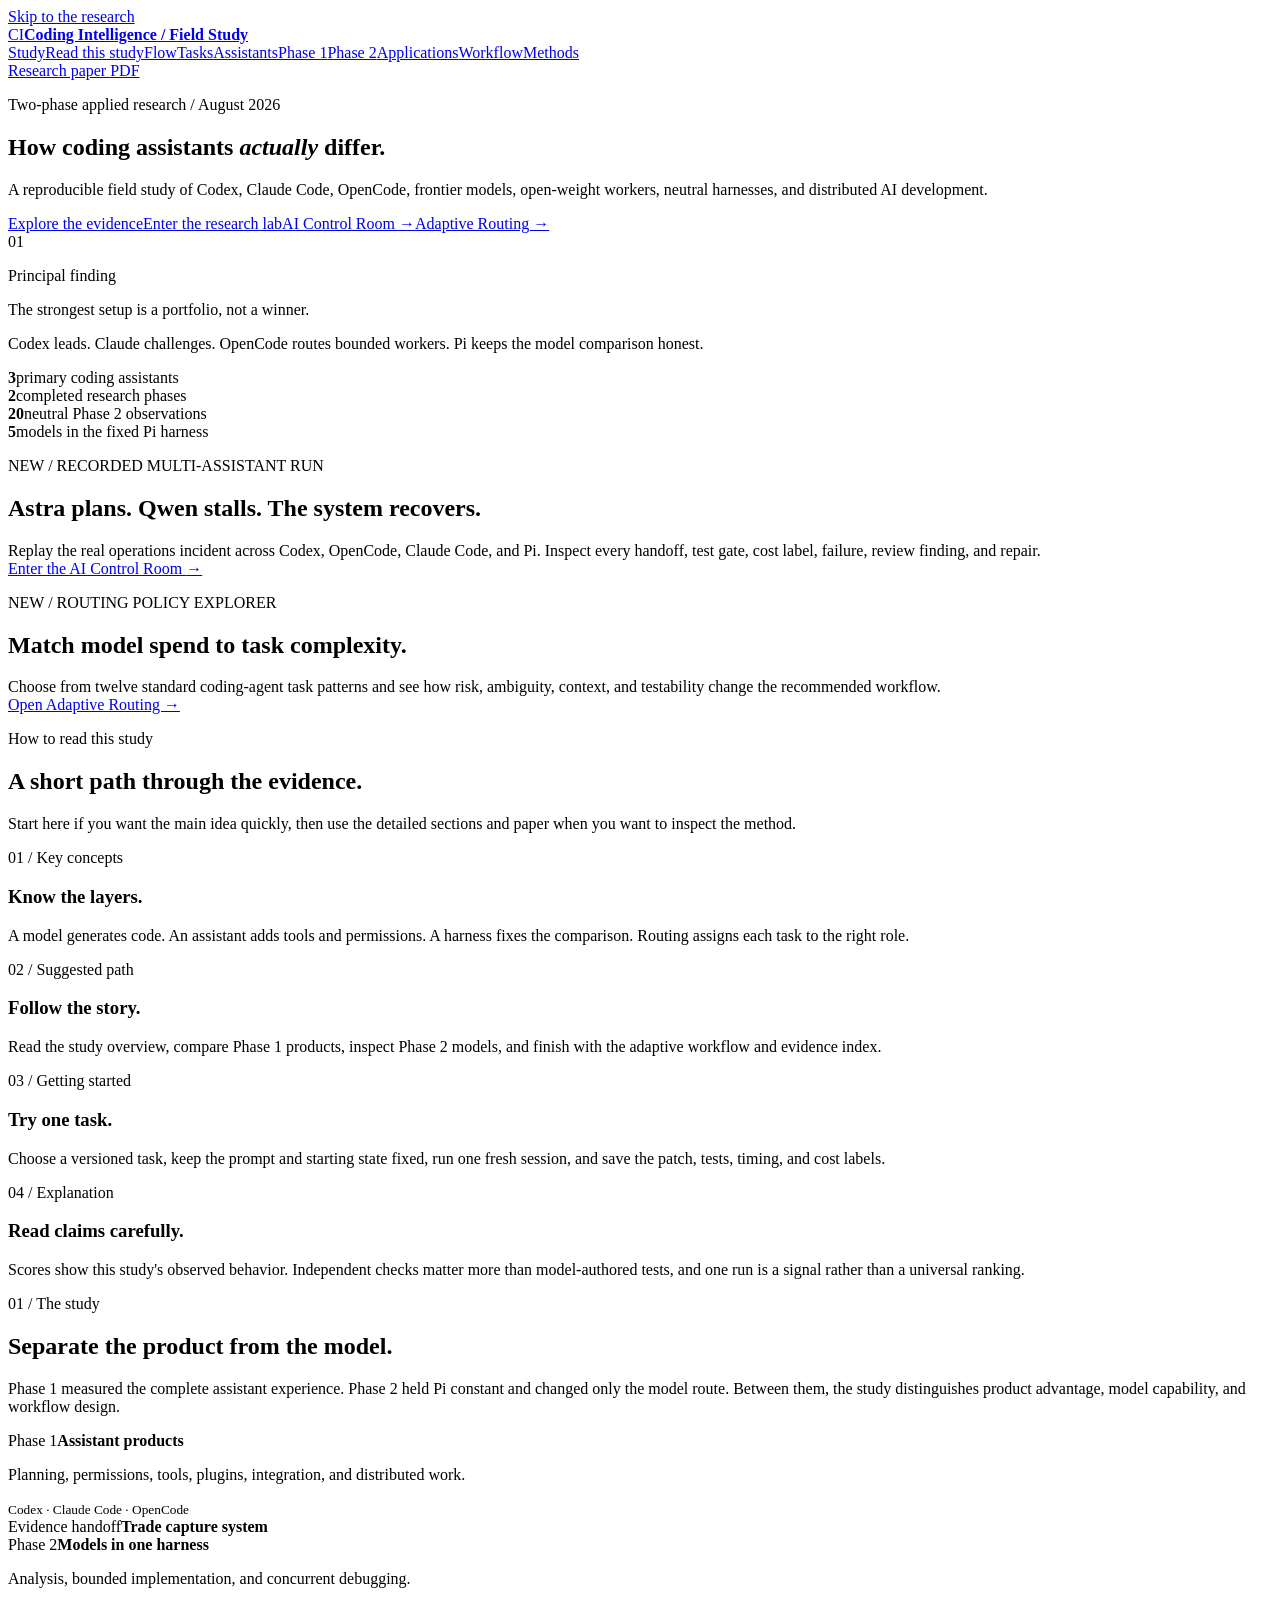
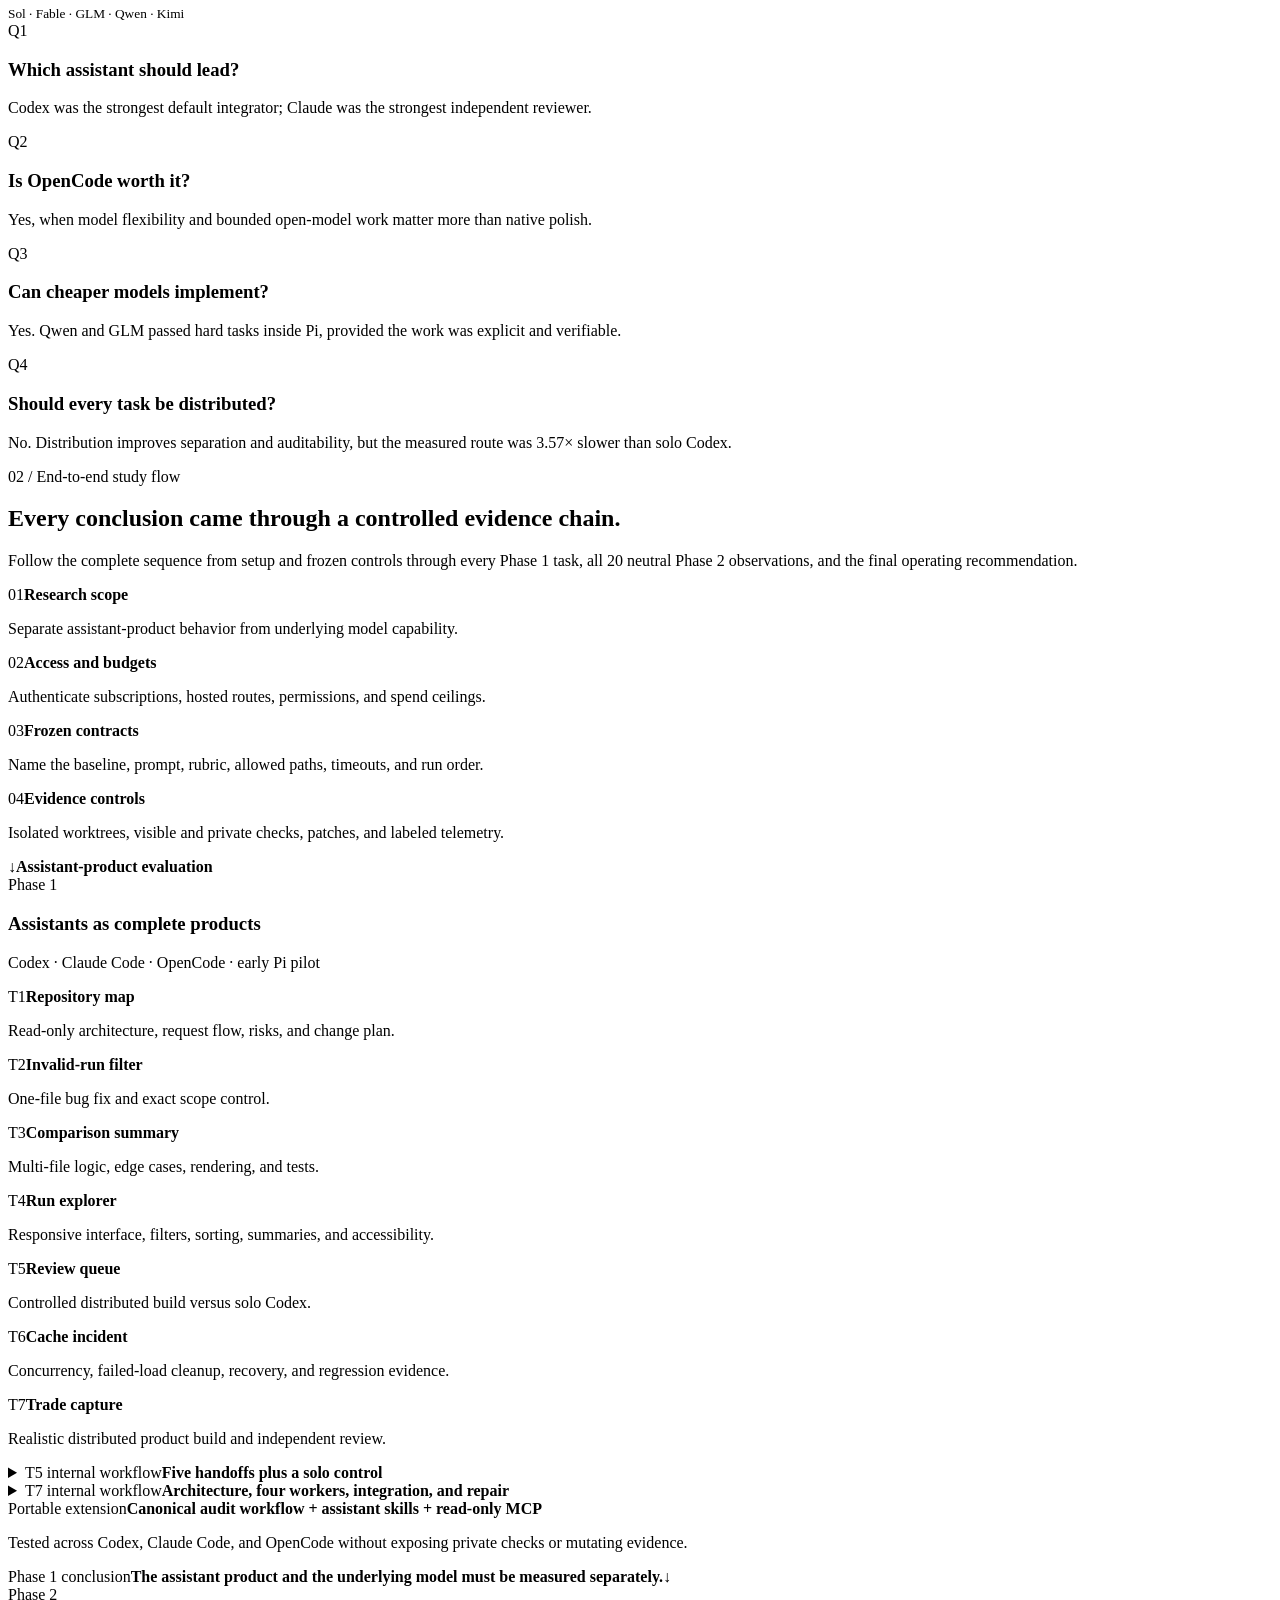
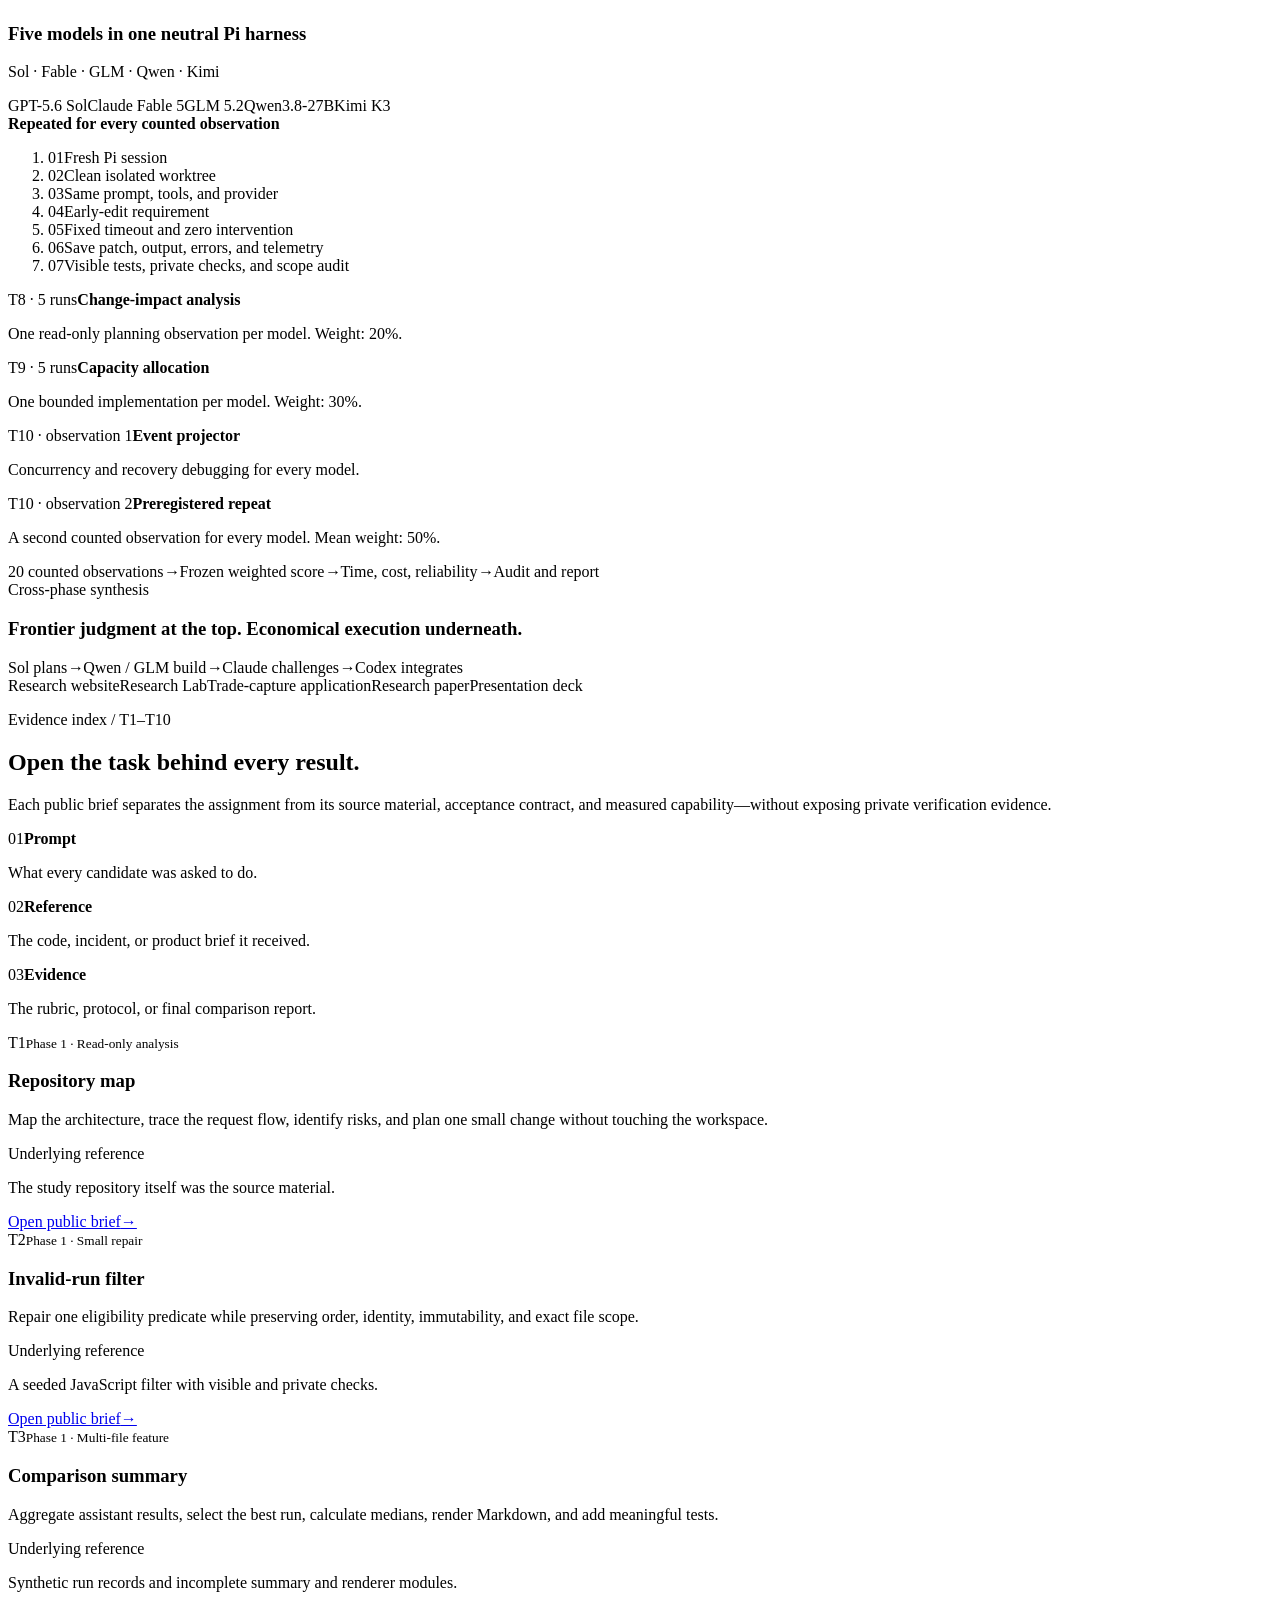
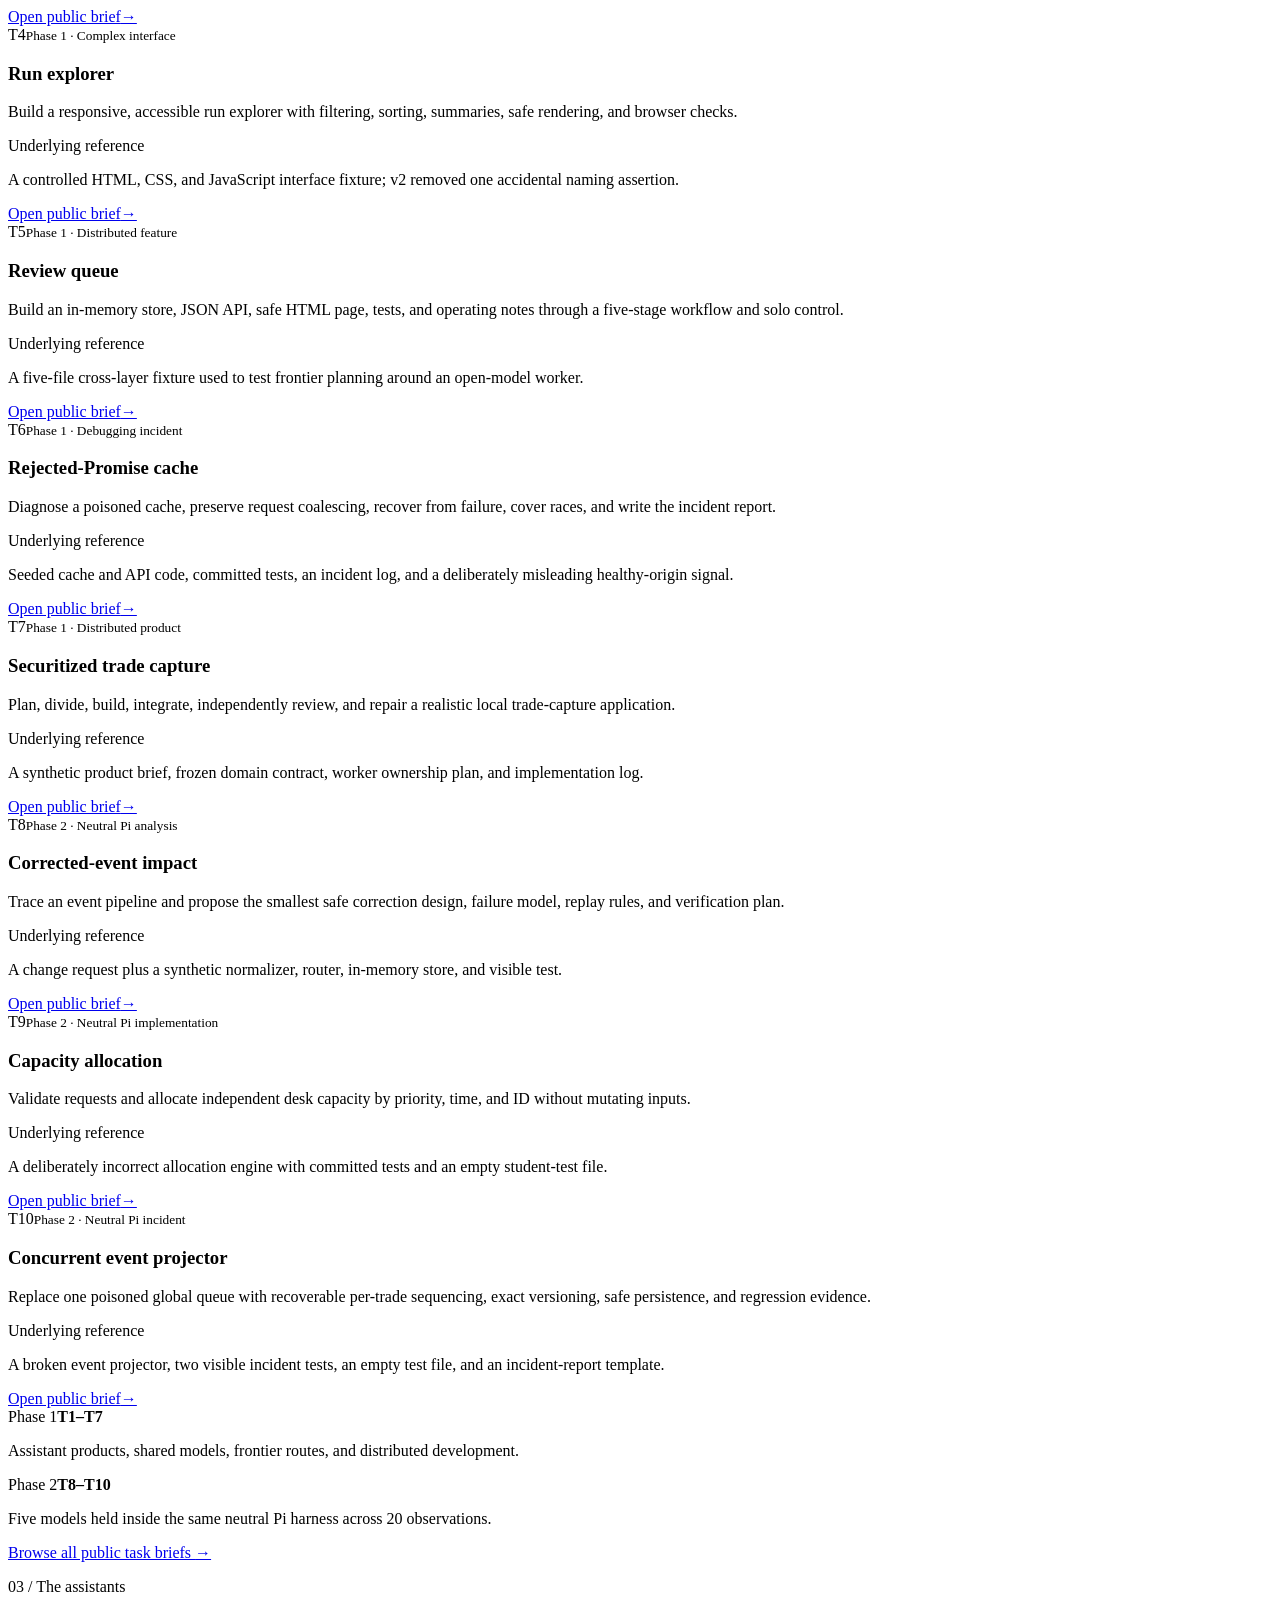
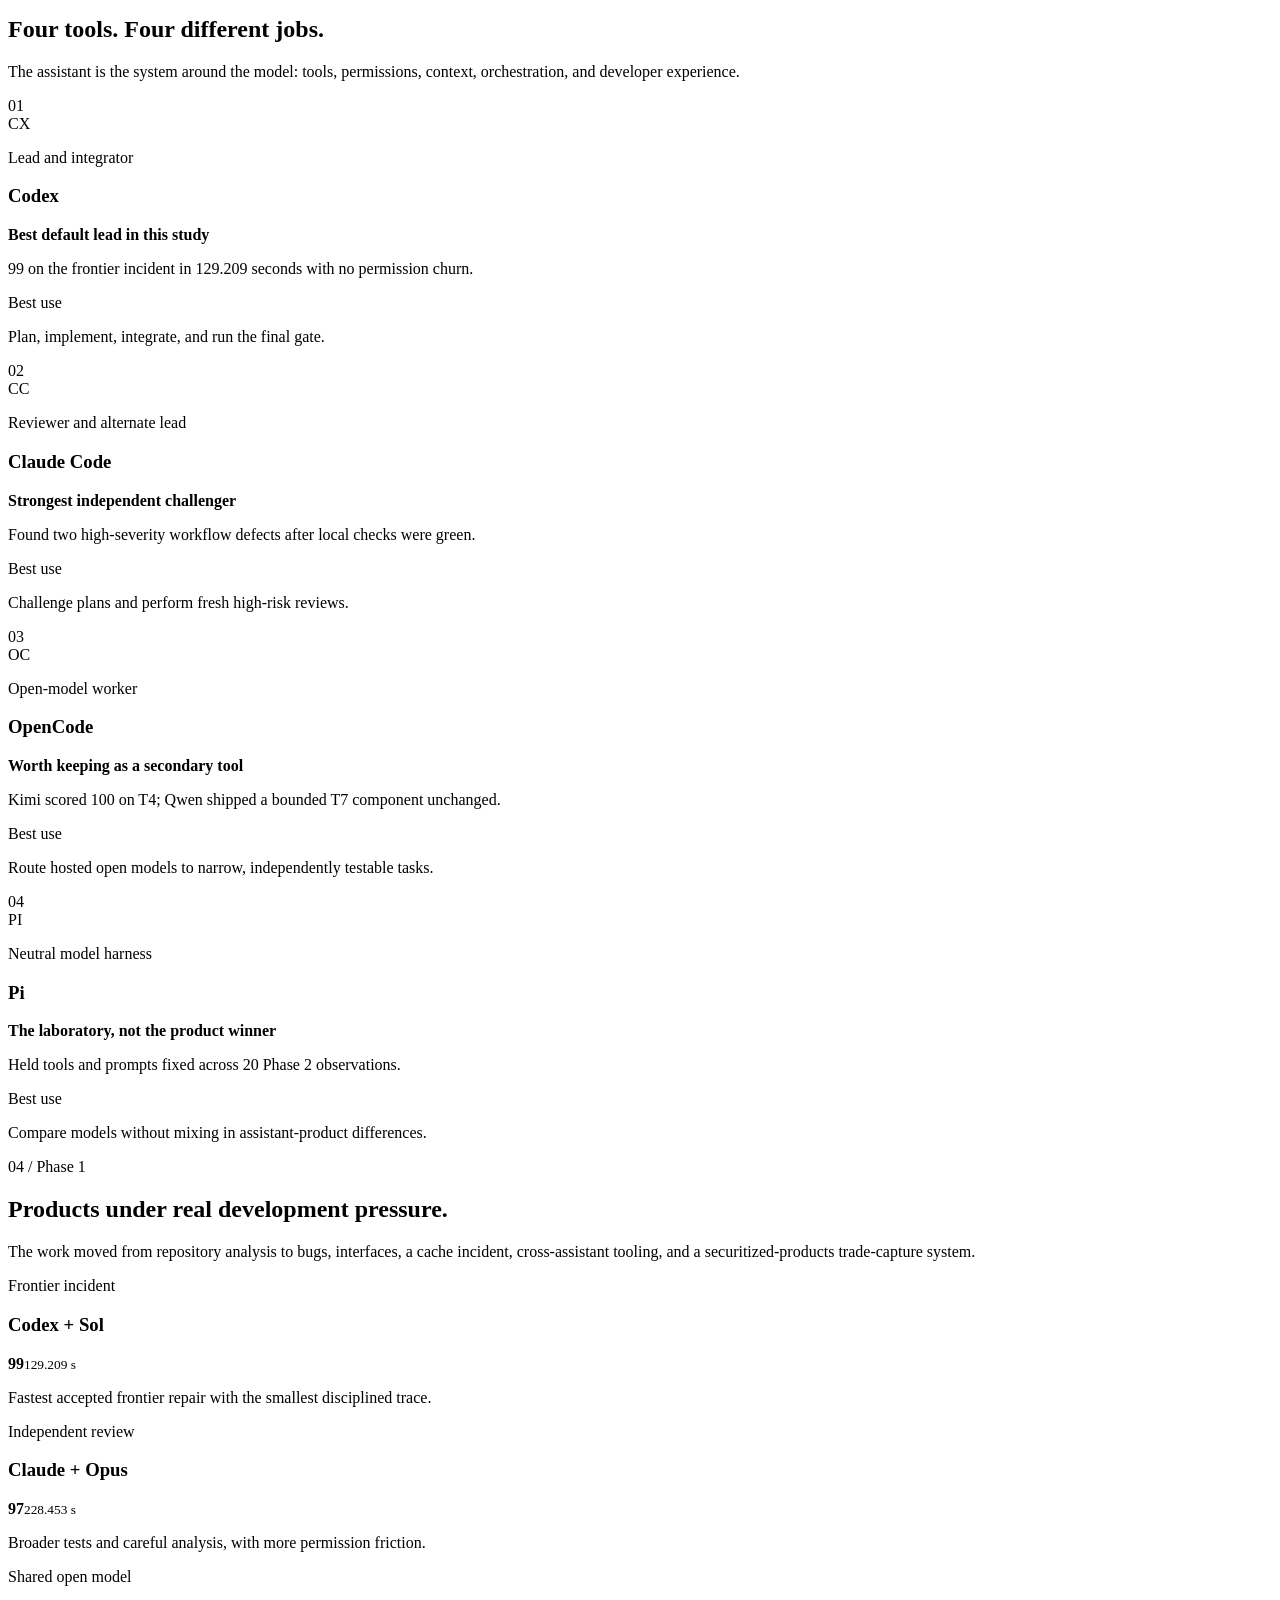
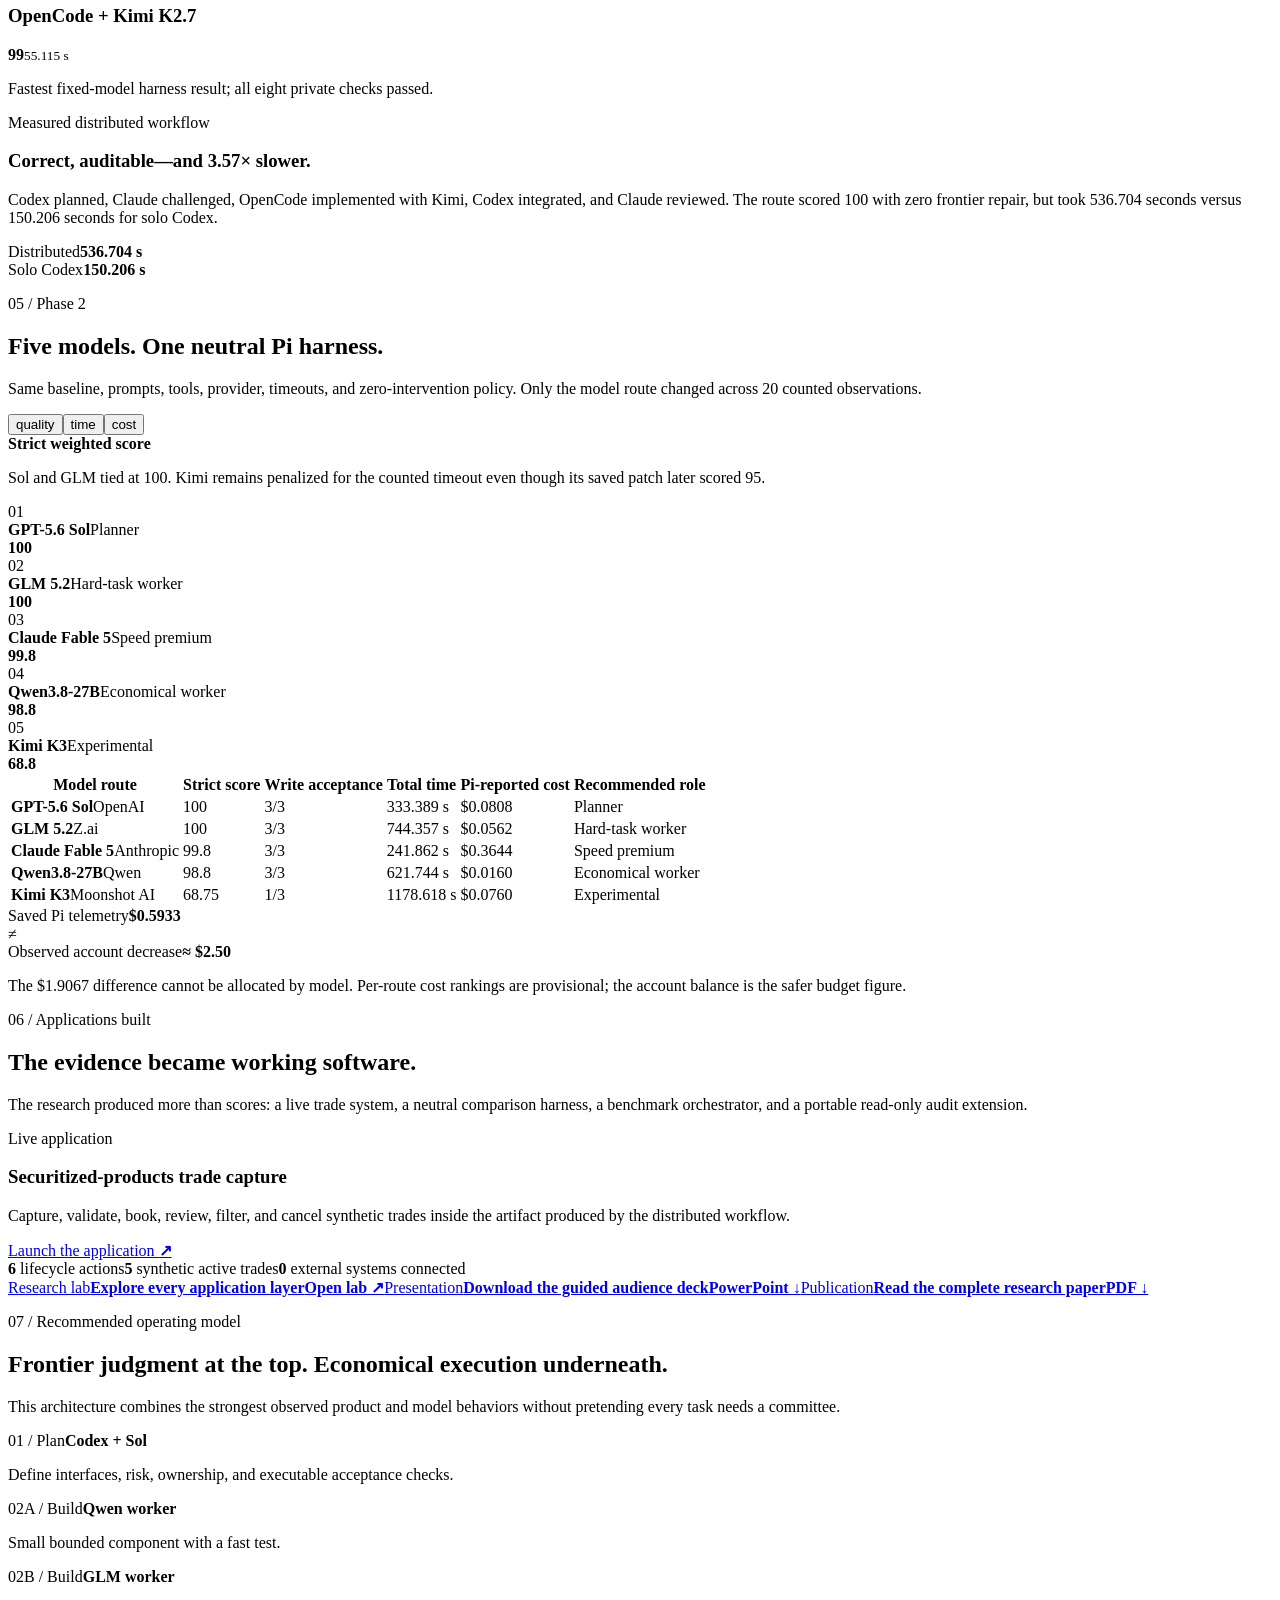
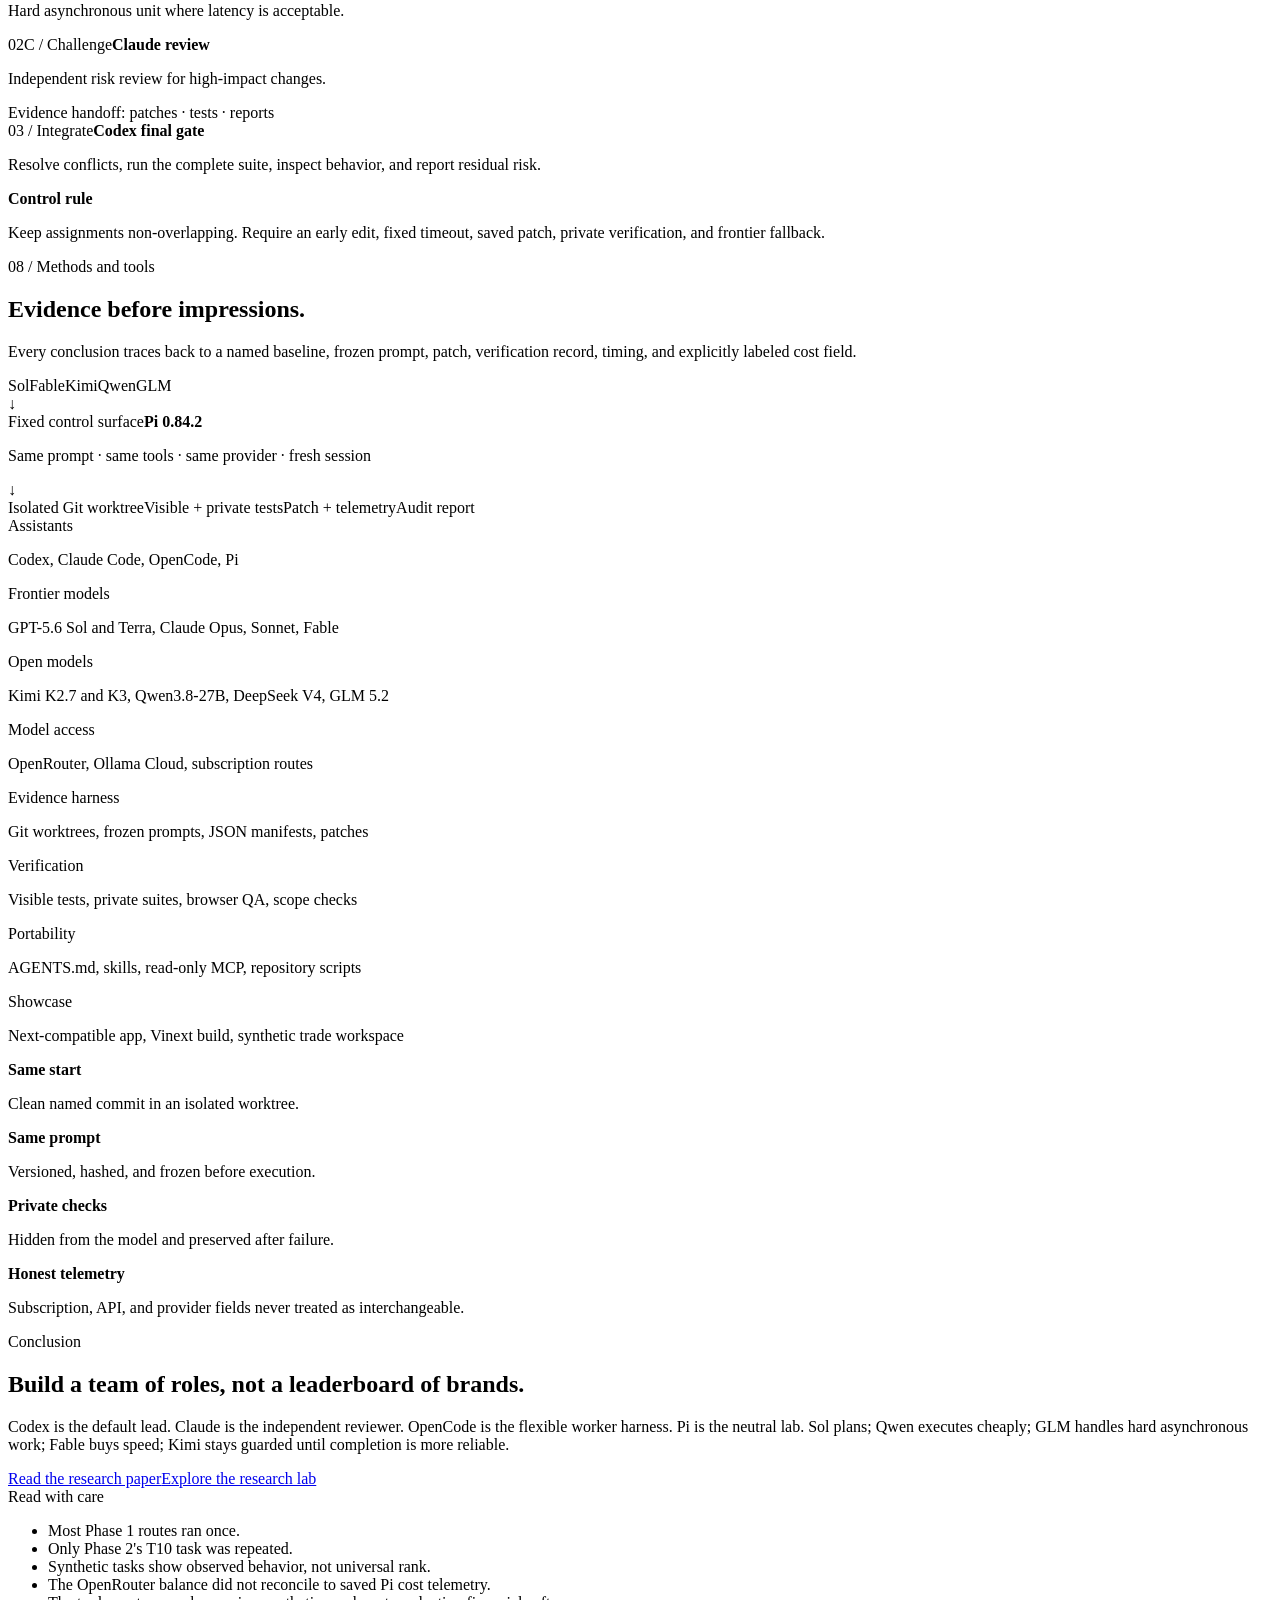
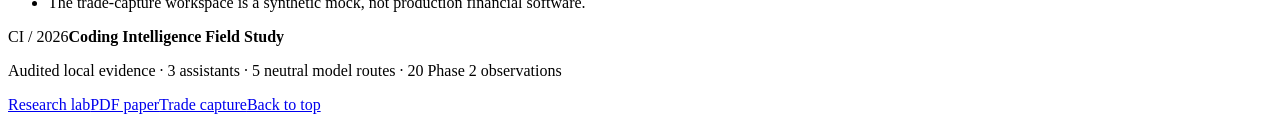
==== commit 653413fa: "Add study reading guide" ====
--- a/index.html
+++ b/index.html
@@ -1 +1 @@
-<!DOCTYPE html><html lang="en"><head><meta charSet="utf-8"/><meta name="viewport" content="width=device-width, initial-scale=1"/><link rel="preload" href="/coding-intelligence-field-study/_next/static/media/797e433ab948586e-s.p.08e28id.o-okb.woff2" as="font" crossorigin="" type="font/woff2"/><link rel="preload" href="/coding-intelligence-field-study/_next/static/media/caa3a2e1cccd8315-s.p.09~u27dqhyhd6.woff2" as="font" crossorigin="" type="font/woff2"/><link rel="stylesheet" href="/coding-intelligence-field-study/_next/static/chunks/15ghjf62uunv9.css" data-precedence="next"/><link rel="preload" as="script" fetchPriority="low" href="/coding-intelligence-field-study/_next/static/chunks/0ht900cau6_ur.js"/><script src="/coding-intelligence-field-study/_next/static/chunks/054.mq1nx3nn-.js" async=""></script><script src="/coding-intelligence-field-study/_next/static/chunks/07lhk_q6pmm3r.js" async=""></script><script src="/coding-intelligence-field-study/_next/static/chunks/turbopack-10d4lg9v10xrq.js" async=""></script><script src="/coding-intelligence-field-study/_next/static/chunks/0dbhjjzl8qfwv.js" async=""></script><script src="/coding-intelligence-field-study/_next/static/chunks/0c3bpj2xg5xio.js" async=""></script><meta name="next-size-adjust" content=""/><title>Coding Intelligence Field Study | Assistants, Models, Orchestration</title><meta name="description" content="An evidence-backed field study of Codex, Claude Code, OpenCode, frontier and open-weight models, neutral harnesses, and distributed AI development."/><meta property="og:title" content="Coding Intelligence Field Study | Assistants, Models, Orchestration"/><meta property="og:description" content="An evidence-backed field study of Codex, Claude Code, OpenCode, frontier and open-weight models, neutral harnesses, and distributed AI development."/><meta property="og:image" content="http://localhost:3000/coding-intelligence-field-study/og.png"/><meta property="og:image:width" content="1717"/><meta property="og:image:height" content="916"/><meta property="og:type" content="website"/><meta name="twitter:card" content="summary_large_image"/><meta name="twitter:title" content="Coding Intelligence Field Study | Assistants, Models, Orchestration"/><meta name="twitter:description" content="An evidence-backed field study of Codex, Claude Code, OpenCode, frontier and open-weight models, neutral harnesses, and distributed AI development."/><meta name="twitter:image" content="http://localhost:3000/coding-intelligence-field-study/og.png"/><script src="/coding-intelligence-field-study/_next/static/chunks/03~yq9q893hmn.js" noModule=""></script></head><body class="geist_a71539c9-module__T19VSG__variable geist_mono_8d43a2aa-module__8Li5zG__variable antialiased"><div hidden=""><!--$--><!--/$--></div><a class="skip-link" href="#main-content">Skip to the research</a><div class="reading-progress" aria-hidden="true"><span style="width:0%"></span></div><header class="research-header"><a class="research-brand" href="#top" aria-label="Coding Intelligence Field Study home"><span>CI</span><strong>Coding Intelligence / Field Study</strong></a><nav aria-label="Research sections"><a href="#story">Study</a><a href="#study-flow">Flow</a><a href="#task-reference">Tasks</a><a href="#assistants">Assistants</a><a href="#phase-one">Phase 1</a><a href="#phase-two">Phase 2</a><a href="#applications">Applications</a><a href="#orchestration">Workflow</a><a href="#methods">Methods</a></nav><a class="header-paper-link" href="/coding-intelligence-field-study/research-paper.pdf">Research paper <span>PDF</span></a></header><main id="main-content"><section class="research-hero" id="top"><div class="hero-grid" aria-hidden="true"></div><div class="hero-copy"><p class="overline">Two-phase applied research / August 2026</p><h1>How coding assistants <em>actually</em> differ.</h1><p class="hero-lede">A reproducible field study of Codex, Claude Code, OpenCode, frontier models, open-weight workers, neutral harnesses, and distributed AI development.</p><div class="hero-actions"><a class="button button-primary" href="#story">Explore the evidence</a><a class="button button-secondary" href="/coding-intelligence-field-study/lab/">Enter the research lab</a><a class="button button-secondary" href="/coding-intelligence-field-study/control-room/">AI Control Room →</a><a class="button button-secondary" href="/coding-intelligence-field-study/adaptive-routing/">Adaptive Routing →</a></div></div><aside class="hero-finding" aria-label="Principal finding"><span class="finding-index">01</span><p class="finding-label">Principal finding</p><p class="finding-quote">The strongest setup is a portfolio, not a winner.</p><div class="finding-rule"></div><p>Codex leads. Claude challenges. OpenCode routes bounded workers. Pi keeps the model comparison honest.</p></aside><div class="hero-stats" aria-label="Study totals"><div><strong>3</strong><span>primary coding assistants</span></div><div><strong>2</strong><span>completed research phases</span></div><div><strong>20</strong><span>neutral Phase 2 observations</span></div><div><strong>5</strong><span>models in the fixed Pi harness</span></div></div></section><section class="control-room-entry" aria-label="AI Control Room"><div><p>NEW / RECORDED MULTI-ASSISTANT RUN</p><h2>Astra plans. Qwen stalls. The system recovers.</h2><span>Replay the real operations incident across Codex, OpenCode, Claude Code, and Pi. Inspect every handoff, test gate, cost label, failure, review finding, and repair.</span></div><a href="/coding-intelligence-field-study/control-room/">Enter the AI Control Room <span aria-hidden="true">→</span></a></section><section class="adaptive-routing-entry" aria-label="Adaptive Routing Lab"><div><p>NEW / ROUTING POLICY EXPLORER</p><h2>Match model spend to task complexity.</h2><span>Choose from twelve standard coding-agent task patterns and see how risk, ambiguity, context, and testability change the recommended workflow.</span></div><a href="/coding-intelligence-field-study/adaptive-routing/">Open Adaptive Routing <span aria-hidden="true">→</span></a></section><section class="narrative-section" id="story"><div class="section-intro"><p class="section-kicker">01 / The study</p><h2>Separate the product from the model.</h2><p>Phase 1 measured the complete assistant experience. Phase 2 held Pi constant and changed only the model route. Between them, the study distinguishes product advantage, model capability, and workflow design.</p></div><div class="study-map" aria-label="Two phase study map"><article class="map-node map-node-primary"><span>Phase 1</span><strong>Assistant products</strong><p>Planning, permissions, tools, plugins, integration, and distributed work.</p><small>Codex · Claude Code · OpenCode</small></article><div class="map-bridge"><span>Evidence handoff</span><i aria-hidden="true"></i><b>Trade capture system</b></div><article class="map-node"><span>Phase 2</span><strong>Models in one harness</strong><p>Analysis, bounded implementation, and concurrent debugging.</p><small>Sol · Fable · GLM · Qwen · Kimi</small></article></div><div class="research-question-grid"><article><span>Q1</span><h3>Which assistant should lead?</h3><p>Codex was the strongest default integrator; Claude was the strongest independent reviewer.</p></article><article><span>Q2</span><h3>Is OpenCode worth it?</h3><p>Yes, when model flexibility and bounded open-model work matter more than native polish.</p></article><article><span>Q3</span><h3>Can cheaper models implement?</h3><p>Yes. Qwen and GLM passed hard tasks inside Pi, provided the work was explicit and verifiable.</p></article><article><span>Q4</span><h3>Should every task be distributed?</h3><p>No. Distribution improves separation and auditability, but the measured route was 3.57× slower than solo Codex.</p></article></div></section><section class="study-flow-section" id="study-flow"><div class="section-intro split-intro"><div><p class="section-kicker">02 / End-to-end study flow</p><h2>Every conclusion came through a controlled evidence chain.</h2></div><p>Follow the complete sequence from setup and frozen controls through every Phase 1 task, all 20 neutral Phase 2 observations, and the final operating recommendation.</p></div><div class="flow-foundation" aria-label="Study foundation"><article><span>01</span><strong>Research scope</strong><p>Separate assistant-product behavior from underlying model capability.</p></article><article><span>02</span><strong>Access and budgets</strong><p>Authenticate subscriptions, hosted routes, permissions, and spend ceilings.</p></article><article><span>03</span><strong>Frozen contracts</strong><p>Name the baseline, prompt, rubric, allowed paths, timeouts, and run order.</p></article><article><span>04</span><strong>Evidence controls</strong><p>Isolated worktrees, visible and private checks, patches, and labeled telemetry.</p></article></div><div class="flow-connector" aria-hidden="true"><span>↓</span><b>Assistant-product evaluation</b></div><article class="flow-phase flow-phase-one"><header><div><span>Phase 1</span><h3>Assistants as complete products</h3></div><p>Codex · Claude Code · OpenCode · early Pi pilot</p></header><div class="flow-task-rail" aria-label="Phase 1 task sequence"><article><span>T1</span><strong>Repository map</strong><p>Read-only architecture, request flow, risks, and change plan.</p></article><article><span>T2</span><strong>Invalid-run filter</strong><p>One-file bug fix and exact scope control.</p></article><article><span>T3</span><strong>Comparison summary</strong><p>Multi-file logic, edge cases, rendering, and tests.</p></article><article><span>T4</span><strong>Run explorer</strong><p>Responsive interface, filters, sorting, summaries, and accessibility.</p></article><article><span>T5</span><strong>Review queue</strong><p>Controlled distributed build versus solo Codex.</p></article><article><span>T6</span><strong>Cache incident</strong><p>Concurrency, failed-load cleanup, recovery, and regression evidence.</p></article><article><span>T7</span><strong>Trade capture</strong><p>Realistic distributed product build and independent review.</p></article></div><div class="flow-detail-grid"><details><summary><span>T5 internal workflow</span><strong>Five handoffs plus a solo control</strong></summary><div class="flow-mini-chain"><article><span>Plan</span><strong>Codex + Sol</strong><p>Freeze architecture, ownership, and acceptance checks.</p></article><i aria-hidden="true">→</i><article><span>Challenge</span><strong>Claude + Opus</strong><p>Identify blocking gaps before implementation.</p></article><i aria-hidden="true">→</i><article><span>Build</span><strong>OpenCode + Kimi</strong><p>Implement exactly the owned files.</p></article><i aria-hidden="true">→</i><article><span>Integrate</span><strong>Codex</strong><p>Apply the patch and run the complete gate.</p></article><i aria-hidden="true">→</i><article><span>Review</span><strong>Claude</strong><p>Perform an independent final assessment.</p></article></div><p class="flow-control-note"><strong>Control:</strong> solo Codex completed the same task for the score-and-time comparison.</p></details><details><summary><span>T7 internal workflow</span><strong>Architecture, four workers, integration, and repair</strong></summary><div class="flow-plan-review"><article><span>Architecture</span><strong>Codex + Sol</strong></article><i>→</i><article><span>Challenge</span><strong>Claude + Opus</strong></article></div><div class="flow-worker-grid"><article><span>Domain</span><strong>Codex + Terra</strong><p>Types, calculations, validation, lifecycle, seed data, and tests.</p></article><article><span>Ticket</span><strong>Claude + Sonnet</strong><p>Accessible securitized-products trade entry.</p></article><article><span>Insights</span><strong>OpenCode + Qwen</strong><p>Small desk exposure and activity component.</p></article><article><span>Workspace</span><strong>OpenCode + Kimi</strong><p>State, blotter, review surface, and visual system.</p></article></div><div class="flow-integration-line"><span>↓</span><strong>Codex + Sol integration</strong><span>→</span><strong>Claude + Opus review</strong><span>→</span><strong>Codex repair and browser gate</strong></div></details><div class="flow-portable-extension"><span>Portable extension</span><strong>Canonical audit workflow + assistant skills + read-only MCP</strong><p>Tested across Codex, Claude Code, and OpenCode without exposing private checks or mutating evidence.</p></div></div></article><div class="flow-handoff"><span>Phase 1 conclusion</span><strong>The assistant product and the underlying model must be measured separately.</strong><i aria-hidden="true">↓</i></div><article class="flow-phase flow-phase-two"><header><div><span>Phase 2</span><h3>Five models in one neutral Pi harness</h3></div><p>Sol · Fable · GLM · Qwen · Kimi</p></header><div class="flow-model-chips" aria-label="Phase 2 model routes"><span>GPT-5.6 Sol</span><span>Claude Fable 5</span><span>GLM 5.2</span><span>Qwen3.8-27B</span><span>Kimi K3</span></div><div class="flow-neutral-loop"><strong>Repeated for every counted observation</strong><ol><li><span>01</span>Fresh Pi session</li><li><span>02</span>Clean isolated worktree</li><li><span>03</span>Same prompt, tools, and provider</li><li><span>04</span>Early-edit requirement</li><li><span>05</span>Fixed timeout and zero intervention</li><li><span>06</span>Save patch, output, errors, and telemetry</li><li><span>07</span>Visible tests, private checks, and scope audit</li></ol></div><div class="flow-task-rail flow-phase-two-rail" aria-label="Phase 2 task sequence"><article><span>T8 · 5 runs</span><strong>Change-impact analysis</strong><p>One read-only planning observation per model. Weight: 20%.</p></article><article><span>T9 · 5 runs</span><strong>Capacity allocation</strong><p>One bounded implementation per model. Weight: 30%.</p></article><article><span>T10 · observation 1</span><strong>Event projector</strong><p>Concurrency and recovery debugging for every model.</p></article><article><span>T10 · observation 2</span><strong>Preregistered repeat</strong><p>A second counted observation for every model. Mean weight: 50%.</p></article></div><div class="flow-score-line"><span>20 counted observations</span><i>→</i><span>Frozen weighted score</span><i>→</i><span>Time, cost, reliability</span><i>→</i><span>Audit and report</span></div></article><div class="flow-synthesis"><div><span>Cross-phase synthesis</span><h3>Frontier judgment at the top. Economical execution underneath.</h3></div><div class="flow-synthesis-chain"><span>Sol plans</span><i>→</i><span>Qwen / GLM build</span><i>→</i><span>Claude challenges</span><i>→</i><span>Codex integrates</span></div><div class="flow-output-list"><span>Research website</span><span>Research Lab</span><span>Trade-capture application</span><span>Research paper</span><span>Presentation deck</span></div></div></section><section class="task-reference-section" id="task-reference"><div class="section-intro split-intro"><div><p class="section-kicker">Evidence index / T1–T10</p><h2>Open the task behind every result.</h2></div><p>Each public brief separates the assignment from its source material, acceptance contract, and measured capability—without exposing private verification evidence.</p></div><div class="reference-key" aria-label="How to use the task references"><div><span>01</span><strong>Prompt</strong><p>What every candidate was asked to do.</p></div><div><span>02</span><strong>Reference</strong><p>The code, incident, or product brief it received.</p></div><div><span>03</span><strong>Evidence</strong><p>The rubric, protocol, or final comparison report.</p></div></div><div class="task-reference-grid"><article class="task-reference-card "><header><span>T1</span><small>Phase 1 · Read-only analysis</small></header><h3>Repository map</h3><p>Map the architecture, trace the request flow, identify risks, and plan one small change without touching the workspace.</p><div class="task-source"><span>Underlying reference</span><p>The study repository itself was the source material.</p></div><nav aria-label="T1 evidence links"><a href="/coding-intelligence-field-study/tasks/#t1">Open public brief<span aria-hidden="true">→</span></a></nav></article><article class="task-reference-card "><header><span>T2</span><small>Phase 1 · Small repair</small></header><h3>Invalid-run filter</h3><p>Repair one eligibility predicate while preserving order, identity, immutability, and exact file scope.</p><div class="task-source"><span>Underlying reference</span><p>A seeded JavaScript filter with visible and private checks.</p></div><nav aria-label="T2 evidence links"><a href="/coding-intelligence-field-study/tasks/#t2">Open public brief<span aria-hidden="true">→</span></a></nav></article><article class="task-reference-card "><header><span>T3</span><small>Phase 1 · Multi-file feature</small></header><h3>Comparison summary</h3><p>Aggregate assistant results, select the best run, calculate medians, render Markdown, and add meaningful tests.</p><div class="task-source"><span>Underlying reference</span><p>Synthetic run records and incomplete summary and renderer modules.</p></div><nav aria-label="T3 evidence links"><a href="/coding-intelligence-field-study/tasks/#t3">Open public brief<span aria-hidden="true">→</span></a></nav></article><article class="task-reference-card "><header><span>T4</span><small>Phase 1 · Complex interface</small></header><h3>Run explorer</h3><p>Build a responsive, accessible run explorer with filtering, sorting, summaries, safe rendering, and browser checks.</p><div class="task-source"><span>Underlying reference</span><p>A controlled HTML, CSS, and JavaScript interface fixture; v2 removed one accidental naming assertion.</p></div><nav aria-label="T4 evidence links"><a href="/coding-intelligence-field-study/tasks/#t4">Open public brief<span aria-hidden="true">→</span></a></nav></article><article class="task-reference-card "><header><span>T5</span><small>Phase 1 · Distributed feature</small></header><h3>Review queue</h3><p>Build an in-memory store, JSON API, safe HTML page, tests, and operating notes through a five-stage workflow and solo control.</p><div class="task-source"><span>Underlying reference</span><p>A five-file cross-layer fixture used to test frontier planning around an open-model worker.</p></div><nav aria-label="T5 evidence links"><a href="/coding-intelligence-field-study/tasks/#t5">Open public brief<span aria-hidden="true">→</span></a></nav></article><article class="task-reference-card "><header><span>T6</span><small>Phase 1 · Debugging incident</small></header><h3>Rejected-Promise cache</h3><p>Diagnose a poisoned cache, preserve request coalescing, recover from failure, cover races, and write the incident report.</p><div class="task-source"><span>Underlying reference</span><p>Seeded cache and API code, committed tests, an incident log, and a deliberately misleading healthy-origin signal.</p></div><nav aria-label="T6 evidence links"><a href="/coding-intelligence-field-study/tasks/#t6">Open public brief<span aria-hidden="true">→</span></a></nav></article><article class="task-reference-card task-reference-featured"><header><span>T7</span><small>Phase 1 · Distributed product</small></header><h3>Securitized trade capture</h3><p>Plan, divide, build, integrate, independently review, and repair a realistic local trade-capture application.</p><div class="task-source"><span>Underlying reference</span><p>A synthetic product brief, frozen domain contract, worker ownership plan, and implementation log.</p></div><nav aria-label="T7 evidence links"><a href="/coding-intelligence-field-study/tasks/#t7">Open public brief<span aria-hidden="true">→</span></a></nav></article><article class="task-reference-card "><header><span>T8</span><small>Phase 2 · Neutral Pi analysis</small></header><h3>Corrected-event impact</h3><p>Trace an event pipeline and propose the smallest safe correction design, failure model, replay rules, and verification plan.</p><div class="task-source"><span>Underlying reference</span><p>A change request plus a synthetic normalizer, router, in-memory store, and visible test.</p></div><nav aria-label="T8 evidence links"><a href="/coding-intelligence-field-study/tasks/#t8">Open public brief<span aria-hidden="true">→</span></a></nav></article><article class="task-reference-card "><header><span>T9</span><small>Phase 2 · Neutral Pi implementation</small></header><h3>Capacity allocation</h3><p>Validate requests and allocate independent desk capacity by priority, time, and ID without mutating inputs.</p><div class="task-source"><span>Underlying reference</span><p>A deliberately incorrect allocation engine with committed tests and an empty student-test file.</p></div><nav aria-label="T9 evidence links"><a href="/coding-intelligence-field-study/tasks/#t9">Open public brief<span aria-hidden="true">→</span></a></nav></article><article class="task-reference-card "><header><span>T10</span><small>Phase 2 · Neutral Pi incident</small></header><h3>Concurrent event projector</h3><p>Replace one poisoned global queue with recoverable per-trade sequencing, exact versioning, safe persistence, and regression evidence.</p><div class="task-source"><span>Underlying reference</span><p>A broken event projector, two visible incident tests, an empty test file, and an incident-report template.</p></div><nav aria-label="T10 evidence links"><a href="/coding-intelligence-field-study/tasks/#t10">Open public brief<span aria-hidden="true">→</span></a></nav></article></div><div class="reference-footer"><div><span>Phase 1</span><strong>T1–T7</strong><p>Assistant products, shared models, frontier routes, and distributed development.</p></div><div><span>Phase 2</span><strong>T8–T10</strong><p>Five models held inside the same neutral Pi harness across 20 observations.</p></div><a href="/coding-intelligence-field-study/tasks/">Browse all public task briefs <span aria-hidden="true">→</span></a></div></section><section class="dark-section" id="assistants"><div class="section-intro section-intro-light"><p class="section-kicker">03 / The assistants</p><h2>Four tools. Four different jobs.</h2><p>The assistant is the system around the model: tools, permissions, context, orchestration, and developer experience.</p></div><div class="assistant-showcase"><article class="assistant-result"><div class="assistant-number">0<!-- -->1</div><div class="assistant-identity"><span>CX</span><p>Lead and integrator</p></div><h3>Codex</h3><strong>Best default lead in this study</strong><p>99 on the frontier incident in 129.209 seconds with no permission churn.</p><div class="assistant-use"><span>Best use</span><p>Plan, implement, integrate, and run the final gate.</p></div></article><article class="assistant-result"><div class="assistant-number">0<!-- -->2</div><div class="assistant-identity"><span>CC</span><p>Reviewer and alternate lead</p></div><h3>Claude Code</h3><strong>Strongest independent challenger</strong><p>Found two high-severity workflow defects after local checks were green.</p><div class="assistant-use"><span>Best use</span><p>Challenge plans and perform fresh high-risk reviews.</p></div></article><article class="assistant-result"><div class="assistant-number">0<!-- -->3</div><div class="assistant-identity"><span>OC</span><p>Open-model worker</p></div><h3>OpenCode</h3><strong>Worth keeping as a secondary tool</strong><p>Kimi scored 100 on T4; Qwen shipped a bounded T7 component unchanged.</p><div class="assistant-use"><span>Best use</span><p>Route hosted open models to narrow, independently testable tasks.</p></div></article><article class="assistant-result"><div class="assistant-number">0<!-- -->4</div><div class="assistant-identity"><span>PI</span><p>Neutral model harness</p></div><h3>Pi</h3><strong>The laboratory, not the product winner</strong><p>Held tools and prompts fixed across 20 Phase 2 observations.</p><div class="assistant-use"><span>Best use</span><p>Compare models without mixing in assistant-product differences.</p></div></article></div></section><section class="narrative-section" id="phase-one"><div class="section-intro split-intro"><div><p class="section-kicker">04 / Phase 1</p><h2>Products under real development pressure.</h2></div><p>The work moved from repository analysis to bugs, interfaces, a cache incident, cross-assistant tooling, and a securitized-products trade-capture system.</p></div><div class="evidence-cards"><article><span>Frontier incident</span><h3>Codex + Sol</h3><div class="evidence-numbers"><strong>99</strong><small>129.209 s</small></div><p>Fastest accepted frontier repair with the smallest disciplined trace.</p></article><article><span>Independent review</span><h3>Claude + Opus</h3><div class="evidence-numbers"><strong>97</strong><small>228.453 s</small></div><p>Broader tests and careful analysis, with more permission friction.</p></article><article><span>Shared open model</span><h3>OpenCode + Kimi K2.7</h3><div class="evidence-numbers"><strong>99</strong><small>55.115 s</small></div><p>Fastest fixed-model harness result; all eight private checks passed.</p></article></div><div class="distributed-proof"><div class="proof-copy"><p class="section-kicker">Measured distributed workflow</p><h3>Correct, auditable—and 3.57× slower.</h3><p>Codex planned, Claude challenged, OpenCode implemented with Kimi, Codex integrated, and Claude reviewed. The route scored 100 with zero frontier repair, but took 536.704 seconds versus 150.206 seconds for solo Codex.</p></div><div class="proof-bars" aria-label="Distributed workflow time comparison"><div><span>Distributed</span><i style="width:100%"></i><strong>536.704 s</strong></div><div><span>Solo Codex</span><i style="width:28%"></i><strong>150.206 s</strong></div></div></div></section><section class="model-section" id="phase-two"><div class="section-intro split-intro"><div><p class="section-kicker">05 / Phase 2</p><h2>Five models. One neutral Pi harness.</h2></div><p>Same baseline, prompts, tools, provider, timeouts, and zero-intervention policy. Only the model route changed across 20 counted observations.</p></div><div class="metric-switcher" role="group" aria-label="Choose model comparison metric"><button type="button" aria-pressed="true">quality</button><button type="button" aria-pressed="false">time</button><button type="button" aria-pressed="false">cost</button></div><div class="metric-board"><div class="metric-board-head"><strong>Strict weighted score</strong><p>Sol and GLM tied at 100. Kimi remains penalized for the counted timeout even though its saved patch later scored 95.</p></div><div class="metric-bars"><div class="metric-row"><span class="metric-rank">0<!-- -->1</span><div class="metric-name"><strong>GPT-5.6 Sol</strong><span>Planner</span></div><div class="metric-track"><i style="--bar-width:100%"></i></div><strong class="metric-value">100</strong></div><div class="metric-row"><span class="metric-rank">0<!-- -->2</span><div class="metric-name"><strong>GLM 5.2</strong><span>Hard-task worker</span></div><div class="metric-track"><i style="--bar-width:100%"></i></div><strong class="metric-value">100</strong></div><div class="metric-row"><span class="metric-rank">0<!-- -->3</span><div class="metric-name"><strong>Claude Fable 5</strong><span>Speed premium</span></div><div class="metric-track"><i style="--bar-width:99.8%"></i></div><strong class="metric-value">99.8</strong></div><div class="metric-row"><span class="metric-rank">0<!-- -->4</span><div class="metric-name"><strong>Qwen3.8-27B</strong><span>Economical worker</span></div><div class="metric-track"><i style="--bar-width:98.8%"></i></div><strong class="metric-value">98.8</strong></div><div class="metric-row"><span class="metric-rank">0<!-- -->5</span><div class="metric-name"><strong>Kimi K3</strong><span>Experimental</span></div><div class="metric-track"><i style="--bar-width:68.75%"></i></div><strong class="metric-value">68.8</strong></div></div></div><div class="table-shell" role="region" aria-label="Phase 2 model results" tabindex="0"><table><thead><tr><th>Model route</th><th>Strict score</th><th>Write acceptance</th><th>Total time</th><th>Pi-reported cost</th><th>Recommended role</th></tr></thead><tbody><tr><td><strong>GPT-5.6 Sol</strong><span>OpenAI</span></td><td>100</td><td>3/3</td><td>333.389<!-- --> s</td><td>$<!-- -->0.0808</td><td>Planner</td></tr><tr><td><strong>GLM 5.2</strong><span>Z.ai</span></td><td>100</td><td>3/3</td><td>744.357<!-- --> s</td><td>$<!-- -->0.0562</td><td>Hard-task worker</td></tr><tr><td><strong>Claude Fable 5</strong><span>Anthropic</span></td><td>99.8</td><td>3/3</td><td>241.862<!-- --> s</td><td>$<!-- -->0.3644</td><td>Speed premium</td></tr><tr><td><strong>Qwen3.8-27B</strong><span>Qwen</span></td><td>98.8</td><td>3/3</td><td>621.744<!-- --> s</td><td>$<!-- -->0.0160</td><td>Economical worker</td></tr><tr><td><strong>Kimi K3</strong><span>Moonshot AI</span></td><td>68.75</td><td>1/3</td><td>1178.618<!-- --> s</td><td>$<!-- -->0.0760</td><td>Experimental</td></tr></tbody></table></div><div class="cost-reconciliation"><div><span>Saved Pi telemetry</span><strong>$0.5933</strong></div><div class="cost-plus">≠</div><div><span>Observed account decrease</span><strong>≈ $2.50</strong></div><p>The $1.9067 difference cannot be allocated by model. Per-route cost rankings are provisional; the account balance is the safer budget figure.</p></div></section><section class="application-section" id="applications"><div class="section-intro split-intro"><div><p class="section-kicker">06 / Applications built</p><h2>The evidence became working software.</h2></div><p>The research produced more than scores: a live trade system, a neutral comparison harness, a benchmark orchestrator, and a portable read-only audit extension.</p></div><div class="application-feature"><div class="application-feature-copy"><span>Live application</span><h3>Securitized-products trade capture</h3><p>Capture, validate, book, review, filter, and cancel synthetic trades inside the artifact produced by the distributed workflow.</p><a href="/coding-intelligence-field-study/trade-capture/">Launch the application <b aria-hidden="true">↗</b></a></div><div class="application-feature-stats" aria-label="Trade application capabilities"><span><strong>6</strong> lifecycle actions</span><span><strong>5</strong> synthetic active trades</span><span><strong>0</strong> external systems connected</span></div></div><div class="application-links"><a href="/coding-intelligence-field-study/lab/"><span>Research lab</span><strong>Explore every application layer</strong><b>Open lab ↗</b></a><a href="/coding-intelligence-field-study/presentation-deck.pptx"><span>Presentation</span><strong>Download the guided audience deck</strong><b>PowerPoint ↓</b></a><a href="/coding-intelligence-field-study/research-paper.pdf"><span>Publication</span><strong>Read the complete research paper</strong><b>PDF ↓</b></a></div></section><section class="orchestration-section" id="orchestration"><div class="section-intro section-intro-light"><p class="section-kicker">07 / Recommended operating model</p><h2>Frontier judgment at the top. Economical execution underneath.</h2><p>This architecture combines the strongest observed product and model behaviors without pretending every task needs a committee.</p></div><div class="workflow-diagram" aria-label="Recommended two-level coding workflow"><article class="workflow-node workflow-lead"><span>01 / Plan</span><strong>Codex + Sol</strong><p>Define interfaces, risk, ownership, and executable acceptance checks.</p></article><div class="workflow-branch" aria-hidden="true"><i></i><i></i><i></i></div><div class="workflow-workers"><article class="workflow-node"><span>02A / Build</span><strong>Qwen worker</strong><p>Small bounded component with a fast test.</p></article><article class="workflow-node"><span>02B / Build</span><strong>GLM worker</strong><p>Hard asynchronous unit where latency is acceptable.</p></article><article class="workflow-node"><span>02C / Challenge</span><strong>Claude review</strong><p>Independent risk review for high-impact changes.</p></article></div><div class="workflow-merge" aria-hidden="true"><i></i><span>Evidence handoff: patches · tests · reports</span></div><article class="workflow-node workflow-finish"><span>03 / Integrate</span><strong>Codex final gate</strong><p>Resolve conflicts, run the complete suite, inspect behavior, and report residual risk.</p></article></div><div class="workflow-rule"><strong>Control rule</strong><p>Keep assignments non-overlapping. Require an early edit, fixed timeout, saved patch, private verification, and frontier fallback.</p></div></section><section class="narrative-section" id="methods"><div class="section-intro split-intro"><div><p class="section-kicker">08 / Methods and tools</p><h2>Evidence before impressions.</h2></div><p>Every conclusion traces back to a named baseline, frozen prompt, patch, verification record, timing, and explicitly labeled cost field.</p></div><div class="harness-diagram" aria-label="Neutral benchmark harness"><div class="model-inputs"><span>Sol</span><span>Fable</span><span>Kimi</span><span>Qwen</span><span>GLM</span></div><div class="harness-arrow" aria-hidden="true">↓</div><div class="harness-core"><span>Fixed control surface</span><strong>Pi 0.84.2</strong><p>Same prompt · same tools · same provider · fresh session</p></div><div class="harness-arrow" aria-hidden="true">↓</div><div class="harness-output"><span>Isolated Git worktree</span><span>Visible + private tests</span><span>Patch + telemetry</span><span>Audit report</span></div></div><div class="tool-ledger"><article><span>Assistants</span><p>Codex, Claude Code, OpenCode, Pi</p></article><article><span>Frontier models</span><p>GPT-5.6 Sol and Terra, Claude Opus, Sonnet, Fable</p></article><article><span>Open models</span><p>Kimi K2.7 and K3, Qwen3.8-27B, DeepSeek V4, GLM 5.2</p></article><article><span>Model access</span><p>OpenRouter, Ollama Cloud, subscription routes</p></article><article><span>Evidence harness</span><p>Git worktrees, frozen prompts, JSON manifests, patches</p></article><article><span>Verification</span><p>Visible tests, private suites, browser QA, scope checks</p></article><article><span>Portability</span><p>AGENTS.md, skills, read-only MCP, repository scripts</p></article><article><span>Showcase</span><p>Next-compatible app, Vinext build, synthetic trade workspace</p></article></div><div class="method-principles"><article><strong>Same start</strong><p>Clean named commit in an isolated worktree.</p></article><article><strong>Same prompt</strong><p>Versioned, hashed, and frozen before execution.</p></article><article><strong>Private checks</strong><p>Hidden from the model and preserved after failure.</p></article><article><strong>Honest telemetry</strong><p>Subscription, API, and provider fields never treated as interchangeable.</p></article></div></section><section class="closing-section"><div class="closing-copy"><p class="section-kicker">Conclusion</p><h2>Build a team of roles, not a leaderboard of brands.</h2><p>Codex is the default lead. Claude is the independent reviewer. OpenCode is the flexible worker harness. Pi is the neutral lab. Sol plans; Qwen executes cheaply; GLM handles hard asynchronous work; Fable buys speed; Kimi stays guarded until completion is more reliable.</p><div class="hero-actions"><a class="button button-light" href="/coding-intelligence-field-study/research-paper.pdf">Read the research paper</a><a class="button button-outline-light" href="/coding-intelligence-field-study/lab/">Explore the research lab</a></div></div><div class="limits-card"><span>Read with care</span><ul><li>Most Phase 1 routes ran once.</li><li>Only Phase 2&#x27;s T10 task was repeated.</li><li>Synthetic tasks show observed behavior, not universal rank.</li><li>The OpenRouter balance did not reconcile to saved Pi cost telemetry.</li><li>The trade-capture workspace is a synthetic mock, not production financial software.</li></ul></div></section></main><footer class="research-footer"><div><span>CI / 2026</span><strong>Coding Intelligence Field Study</strong></div><p>Audited local evidence · 3 assistants · 5 neutral model routes · 20 Phase 2 observations</p><div class="footer-links"><a href="/coding-intelligence-field-study/lab/">Research lab</a><a href="/coding-intelligence-field-study/research-paper.pdf">PDF paper</a><a href="/coding-intelligence-field-study/trade-capture/">Trade capture</a><a href="#top">Back to top</a></div></footer><!--$--><!--/$--><script src="/coding-intelligence-field-study/_next/static/chunks/0ht900cau6_ur.js" id="_R_" async=""></script><script>(self.__next_f=self.__next_f||[]).push([0])</script><script>self.__next_f.push([1,"1:\"$Sreact.fragment\"\n2:I[39756,[\"/coding-intelligence-field-study/_next/static/chunks/0dbhjjzl8qfwv.js\"],\"default\"]\n3:I[37457,[\"/coding-intelligence-field-study/_next/static/chunks/0dbhjjzl8qfwv.js\"],\"default\"]\n4:I[47257,[\"/coding-intelligence-field-study/_next/static/chunks/0dbhjjzl8qfwv.js\"],\"ClientPageRoot\"]\n5:I[31713,[\"/coding-intelligence-field-study/_next/static/chunks/0dbhjjzl8qfwv.js\",\"/coding-intelligence-field-study/_next/static/chunks/0c3bpj2xg5xio.js\"],\"default\"]\n8:I[97367,[\"/coding-intelligence-field-study/_next/static/chunks/0dbhjjzl8qfwv.js\"],\"OutletBoundary\"]\n9:\"$Sreact.suspense\"\nb:I[97367,[\"/coding-intelligence-field-study/_next/static/chunks/0dbhjjzl8qfwv.js\"],\"ViewportBoundary\"]\nd:I[97367,[\"/coding-intelligence-field-study/_next/static/chunks/0dbhjjzl8qfwv.js\"],\"MetadataBoundary\"]\nf:I[68027,[\"/coding-intelligence-field-study/_next/static/chunks/0dbhjjzl8qfwv.js\"],\"default\",1]\n:HL[\"/coding-intelligence-field-study/_next/static/chunks/15ghjf62uunv9.css\",\"style\"]\n:HL[\"/coding-intelligence-field-study/_next/static/media/797e433ab948586e-s.p.08e28id.o-okb.woff2\",\"font\",{\"crossOrigin\":\"\",\"type\":\"font/woff2\"}]\n:HL[\"/coding-intelligence-field-study/_next/static/media/caa3a2e1cccd8315-s.p.09~u27dqhyhd6.woff2\",\"font\",{\"crossOrigin\":\"\",\"type\":\"font/woff2\"}]\n"])</script><script>self.__next_f.push([1,"0:{\"P\":null,\"c\":[\"\",\"\"],\"q\":\"\",\"i\":false,\"f\":[[[\"\",{\"children\":[\"__PAGE__\",{}]},\"$undefined\",\"$undefined\",16],[[\"$\",\"$1\",\"c\",{\"children\":[[[\"$\",\"link\",\"0\",{\"rel\":\"stylesheet\",\"href\":\"/coding-intelligence-field-study/_next/static/chunks/15ghjf62uunv9.css\",\"precedence\":\"next\",\"crossOrigin\":\"$undefined\",\"nonce\":\"$undefined\"}],[\"$\",\"script\",\"script-0\",{\"src\":\"/coding-intelligence-field-study/_next/static/chunks/0dbhjjzl8qfwv.js\",\"async\":true,\"nonce\":\"$undefined\"}]],[\"$\",\"html\",null,{\"lang\":\"en\",\"children\":[\"$\",\"body\",null,{\"className\":\"geist_a71539c9-module__T19VSG__variable geist_mono_8d43a2aa-module__8Li5zG__variable antialiased\",\"children\":[\"$\",\"$L2\",null,{\"parallelRouterKey\":\"children\",\"error\":\"$undefined\",\"errorStyles\":\"$undefined\",\"errorScripts\":\"$undefined\",\"template\":[\"$\",\"$L3\",null,{}],\"templateStyles\":\"$undefined\",\"templateScripts\":\"$undefined\",\"notFound\":[[[\"$\",\"title\",null,{\"children\":\"404: This page could not be found.\"}],[\"$\",\"div\",null,{\"style\":{\"fontFamily\":\"system-ui,\\\"Segoe UI\\\",Roboto,Helvetica,Arial,sans-serif,\\\"Apple Color Emoji\\\",\\\"Segoe UI Emoji\\\"\",\"height\":\"100vh\",\"textAlign\":\"center\",\"display\":\"flex\",\"flexDirection\":\"column\",\"alignItems\":\"center\",\"justifyContent\":\"center\"},\"children\":[\"$\",\"div\",null,{\"children\":[[\"$\",\"style\",null,{\"dangerouslySetInnerHTML\":{\"__html\":\"body{color:#000;background:#fff;margin:0}.next-error-h1{border-right:1px solid rgba(0,0,0,.3)}@media (prefers-color-scheme:dark){body{color:#fff;background:#000}.next-error-h1{border-right:1px solid rgba(255,255,255,.3)}}\"}}],[\"$\",\"h1\",null,{\"className\":\"next-error-h1\",\"style\":{\"display\":\"inline-block\",\"margin\":\"0 20px 0 0\",\"padding\":\"0 23px 0 0\",\"fontSize\":24,\"fontWeight\":500,\"verticalAlign\":\"top\",\"lineHeight\":\"49px\"},\"children\":404}],[\"$\",\"div\",null,{\"style\":{\"display\":\"inline-block\"},\"children\":[\"$\",\"h2\",null,{\"style\":{\"fontSize\":14,\"fontWeight\":400,\"lineHeight\":\"49px\",\"margin\":0},\"children\":\"This page could not be found.\"}]}]]}]}]],[]],\"forbidden\":\"$undefined\",\"unauthorized\":\"$undefined\"}]}]}]]}],{\"children\":[[\"$\",\"$1\",\"c\",{\"children\":[[\"$\",\"$L4\",null,{\"Component\":\"$5\",\"serverProvidedParams\":{\"searchParams\":{},\"params\":{},\"promises\":[\"$@6\",\"$@7\"]}}],[[\"$\",\"script\",\"script-0\",{\"src\":\"/coding-intelligence-field-study/_next/static/chunks/0c3bpj2xg5xio.js\",\"async\":true,\"nonce\":\"$undefined\"}]],[\"$\",\"$L8\",null,{\"children\":[\"$\",\"$9\",null,{\"name\":\"Next.MetadataOutlet\",\"children\":\"$@a\"}]}]]}],{},null,false,null]},null,false,null],[\"$\",\"$1\",\"h\",{\"children\":[null,[\"$\",\"$Lb\",null,{\"children\":\"$Lc\"}],[\"$\",\"div\",null,{\"hidden\":true,\"children\":[\"$\",\"$Ld\",null,{\"children\":[\"$\",\"$9\",null,{\"name\":\"Next.Metadata\",\"children\":\"$Le\"}]}]}],[\"$\",\"meta\",null,{\"name\":\"next-size-adjust\",\"content\":\"\"}]]}],false]],\"m\":\"$undefined\",\"G\":[\"$f\",[[\"$\",\"link\",\"0\",{\"rel\":\"stylesheet\",\"href\":\"/coding-intelligence-field-study/_next/static/chunks/15ghjf62uunv9.css\",\"precedence\":\"next\",\"crossOrigin\":\"$undefined\",\"nonce\":\"$undefined\"}]]],\"S\":true,\"h\":null,\"s\":\"$undefined\",\"l\":\"$undefined\",\"p\":\"$undefined\",\"d\":\"$undefined\",\"b\":\"MnCjo94esw9Lw7V86SJl5\"}\n"])</script><script>self.__next_f.push([1,"6:{}\n7:\"$0:f:0:1:1:children:0:props:children:0:props:serverProvidedParams:params\"\n"])</script><script>self.__next_f.push([1,"c:[[\"$\",\"meta\",\"0\",{\"charSet\":\"utf-8\"}],[\"$\",\"meta\",\"1\",{\"name\":\"viewport\",\"content\":\"width=device-width, initial-scale=1\"}]]\n"])</script><script>self.__next_f.push([1,"a:null\n"])</script><script>self.__next_f.push([1,"e:[[\"$\",\"title\",\"0\",{\"children\":\"Coding Intelligence Field Study | Assistants, Models, Orchestration\"}],[\"$\",\"meta\",\"1\",{\"name\":\"description\",\"content\":\"An evidence-backed field study of Codex, Claude Code, OpenCode, frontier and open-weight models, neutral harnesses, and distributed AI development.\"}],[\"$\",\"meta\",\"2\",{\"property\":\"og:title\",\"content\":\"Coding Intelligence Field Study | Assistants, Models, Orchestration\"}],[\"$\",\"meta\",\"3\",{\"property\":\"og:description\",\"content\":\"An evidence-backed field study of Codex, Claude Code, OpenCode, frontier and open-weight models, neutral harnesses, and distributed AI development.\"}],[\"$\",\"meta\",\"4\",{\"property\":\"og:image\",\"content\":\"http://localhost:3000/coding-intelligence-field-study/og.png\"}],[\"$\",\"meta\",\"5\",{\"property\":\"og:image:width\",\"content\":\"1717\"}],[\"$\",\"meta\",\"6\",{\"property\":\"og:image:height\",\"content\":\"916\"}],[\"$\",\"meta\",\"7\",{\"property\":\"og:type\",\"content\":\"website\"}],[\"$\",\"meta\",\"8\",{\"name\":\"twitter:card\",\"content\":\"summary_large_image\"}],[\"$\",\"meta\",\"9\",{\"name\":\"twitter:title\",\"content\":\"Coding Intelligence Field Study | Assistants, Models, Orchestration\"}],[\"$\",\"meta\",\"10\",{\"name\":\"twitter:description\",\"content\":\"An evidence-backed field study of Codex, Claude Code, OpenCode, frontier and open-weight models, neutral harnesses, and distributed AI development.\"}],[\"$\",\"meta\",\"11\",{\"name\":\"twitter:image\",\"content\":\"http://localhost:3000/coding-intelligence-field-study/og.png\"}]]\n"])</script></body></html>+<!DOCTYPE html><html lang="en"><head><meta charSet="utf-8"/><meta name="viewport" content="width=device-width, initial-scale=1"/><link rel="preload" href="/coding-intelligence-field-study/_next/static/media/22a5144ee8d83bca-s.p.woff2" as="font" crossorigin="" type="font/woff2"/><link rel="preload" href="/coding-intelligence-field-study/_next/static/media/7d4881bb7e1bf84d-s.p.woff2" as="font" crossorigin="" type="font/woff2"/><link rel="stylesheet" href="/coding-intelligence-field-study/_next/static/css/449a0059bdc4842f.css" data-precedence="next"/><link rel="preload" as="script" fetchPriority="low" href="/coding-intelligence-field-study/_next/static/chunks/webpack-d64e9ead8122c352.js"/><script src="/coding-intelligence-field-study/_next/static/chunks/4bd1b696-215e5051988c3dde.js" async=""></script><script src="/coding-intelligence-field-study/_next/static/chunks/794-43e1310e39aa9cfb.js" async=""></script><script src="/coding-intelligence-field-study/_next/static/chunks/main-app-0c6cd60ea7f47269.js" async=""></script><script src="/coding-intelligence-field-study/_next/static/chunks/app/page-96218559bc242b83.js" async=""></script><meta name="next-size-adjust" content=""/><title>Coding Intelligence Field Study | Assistants, Models, Orchestration</title><meta name="description" content="An evidence-backed field study of Codex, Claude Code, OpenCode, frontier and open-weight models, neutral harnesses, and distributed AI development."/><meta property="og:title" content="Coding Intelligence Field Study | Assistants, Models, Orchestration"/><meta property="og:description" content="An evidence-backed field study of Codex, Claude Code, OpenCode, frontier and open-weight models, neutral harnesses, and distributed AI development."/><meta property="og:image" content="http://localhost:3000/coding-intelligence-field-study/og.png"/><meta property="og:image:width" content="1717"/><meta property="og:image:height" content="916"/><meta property="og:type" content="website"/><meta name="twitter:card" content="summary_large_image"/><meta name="twitter:title" content="Coding Intelligence Field Study | Assistants, Models, Orchestration"/><meta name="twitter:description" content="An evidence-backed field study of Codex, Claude Code, OpenCode, frontier and open-weight models, neutral harnesses, and distributed AI development."/><meta name="twitter:image" content="http://localhost:3000/coding-intelligence-field-study/og.png"/><script src="/coding-intelligence-field-study/_next/static/chunks/polyfills-42372ed130431b0a.js" noModule=""></script></head><body class="__variable_cd7a84 __variable_78afa0 antialiased"><div hidden=""><!--$--><!--/$--></div><a class="skip-link" href="#main-content">Skip to the research</a><div class="reading-progress" aria-hidden="true"><span style="width:0%"></span></div><header class="research-header"><a class="research-brand" href="#top" aria-label="Coding Intelligence Field Study home"><span>CI</span><strong>Coding Intelligence / Field Study</strong></a><nav aria-label="Research sections"><a href="#story">Study</a><a href="#reading-guide">Read this study</a><a href="#study-flow">Flow</a><a href="#task-reference">Tasks</a><a href="#assistants">Assistants</a><a href="#phase-one">Phase 1</a><a href="#phase-two">Phase 2</a><a href="#applications">Applications</a><a href="#orchestration">Workflow</a><a href="#methods">Methods</a></nav><a class="header-paper-link" href="/coding-intelligence-field-study/research-paper.pdf">Research paper <span>PDF</span></a></header><main id="main-content"><section class="research-hero" id="top"><div class="hero-grid" aria-hidden="true"></div><div class="hero-copy"><p class="overline">Two-phase applied research / August 2026</p><h1>How coding assistants <em>actually</em> differ.</h1><p class="hero-lede">A reproducible field study of Codex, Claude Code, OpenCode, frontier models, open-weight workers, neutral harnesses, and distributed AI development.</p><div class="hero-actions"><a class="button button-primary" href="#story">Explore the evidence</a><a class="button button-secondary" href="/coding-intelligence-field-study/lab/">Enter the research lab</a><a class="button button-secondary" href="/coding-intelligence-field-study/control-room/">AI Control Room →</a><a class="button button-secondary" href="/coding-intelligence-field-study/adaptive-routing/">Adaptive Routing →</a></div></div><aside class="hero-finding" aria-label="Principal finding"><span class="finding-index">01</span><p class="finding-label">Principal finding</p><p class="finding-quote">The strongest setup is a portfolio, not a winner.</p><div class="finding-rule"></div><p>Codex leads. Claude challenges. OpenCode routes bounded workers. Pi keeps the model comparison honest.</p></aside><div class="hero-stats" aria-label="Study totals"><div><strong>3</strong><span>primary coding assistants</span></div><div><strong>2</strong><span>completed research phases</span></div><div><strong>20</strong><span>neutral Phase 2 observations</span></div><div><strong>5</strong><span>models in the fixed Pi harness</span></div></div></section><section class="control-room-entry" aria-label="AI Control Room"><div><p>NEW / RECORDED MULTI-ASSISTANT RUN</p><h2>Astra plans. Qwen stalls. The system recovers.</h2><span>Replay the real operations incident across Codex, OpenCode, Claude Code, and Pi. Inspect every handoff, test gate, cost label, failure, review finding, and repair.</span></div><a href="/coding-intelligence-field-study/control-room/">Enter the AI Control Room <span aria-hidden="true">→</span></a></section><section class="adaptive-routing-entry" aria-label="Adaptive Routing Lab"><div><p>NEW / ROUTING POLICY EXPLORER</p><h2>Match model spend to task complexity.</h2><span>Choose from twelve standard coding-agent task patterns and see how risk, ambiguity, context, and testability change the recommended workflow.</span></div><a href="/coding-intelligence-field-study/adaptive-routing/">Open Adaptive Routing <span aria-hidden="true">→</span></a></section><section class="reading-guide-section" id="reading-guide"><div class="section-intro split-intro"><div><p class="section-kicker">How to read this study</p><h2>A short path through the evidence.</h2></div><p>Start here if you want the main idea quickly, then use the detailed sections and paper when you want to inspect the method.</p></div><div class="reading-guide-grid"><article><span>01 / Key concepts</span><h3>Know the layers.</h3><p>A model generates code. An assistant adds tools and permissions. A harness fixes the comparison. Routing assigns each task to the right role.</p></article><article><span>02 / Suggested path</span><h3>Follow the story.</h3><p>Read the study overview, compare Phase 1 products, inspect Phase 2 models, and finish with the adaptive workflow and evidence index.</p></article><article><span>03 / Getting started</span><h3>Try one task.</h3><p>Choose a versioned task, keep the prompt and starting state fixed, run one fresh session, and save the patch, tests, timing, and cost labels.</p></article><article><span>04 / Explanation</span><h3>Read claims carefully.</h3><p>Scores show this study&#x27;s observed behavior. Independent checks matter more than model-authored tests, and one run is a signal rather than a universal ranking.</p></article></div></section><section class="narrative-section" id="story"><div class="section-intro"><p class="section-kicker">01 / The study</p><h2>Separate the product from the model.</h2><p>Phase 1 measured the complete assistant experience. Phase 2 held Pi constant and changed only the model route. Between them, the study distinguishes product advantage, model capability, and workflow design.</p></div><div class="study-map" aria-label="Two phase study map"><article class="map-node map-node-primary"><span>Phase 1</span><strong>Assistant products</strong><p>Planning, permissions, tools, plugins, integration, and distributed work.</p><small>Codex · Claude Code · OpenCode</small></article><div class="map-bridge"><span>Evidence handoff</span><i aria-hidden="true"></i><b>Trade capture system</b></div><article class="map-node"><span>Phase 2</span><strong>Models in one harness</strong><p>Analysis, bounded implementation, and concurrent debugging.</p><small>Sol · Fable · GLM · Qwen · Kimi</small></article></div><div class="research-question-grid"><article><span>Q1</span><h3>Which assistant should lead?</h3><p>Codex was the strongest default integrator; Claude was the strongest independent reviewer.</p></article><article><span>Q2</span><h3>Is OpenCode worth it?</h3><p>Yes, when model flexibility and bounded open-model work matter more than native polish.</p></article><article><span>Q3</span><h3>Can cheaper models implement?</h3><p>Yes. Qwen and GLM passed hard tasks inside Pi, provided the work was explicit and verifiable.</p></article><article><span>Q4</span><h3>Should every task be distributed?</h3><p>No. Distribution improves separation and auditability, but the measured route was 3.57× slower than solo Codex.</p></article></div></section><section class="study-flow-section" id="study-flow"><div class="section-intro split-intro"><div><p class="section-kicker">02 / End-to-end study flow</p><h2>Every conclusion came through a controlled evidence chain.</h2></div><p>Follow the complete sequence from setup and frozen controls through every Phase 1 task, all 20 neutral Phase 2 observations, and the final operating recommendation.</p></div><div class="flow-foundation" aria-label="Study foundation"><article><span>01</span><strong>Research scope</strong><p>Separate assistant-product behavior from underlying model capability.</p></article><article><span>02</span><strong>Access and budgets</strong><p>Authenticate subscriptions, hosted routes, permissions, and spend ceilings.</p></article><article><span>03</span><strong>Frozen contracts</strong><p>Name the baseline, prompt, rubric, allowed paths, timeouts, and run order.</p></article><article><span>04</span><strong>Evidence controls</strong><p>Isolated worktrees, visible and private checks, patches, and labeled telemetry.</p></article></div><div class="flow-connector" aria-hidden="true"><span>↓</span><b>Assistant-product evaluation</b></div><article class="flow-phase flow-phase-one"><header><div><span>Phase 1</span><h3>Assistants as complete products</h3></div><p>Codex · Claude Code · OpenCode · early Pi pilot</p></header><div class="flow-task-rail" aria-label="Phase 1 task sequence"><article><span>T1</span><strong>Repository map</strong><p>Read-only architecture, request flow, risks, and change plan.</p></article><article><span>T2</span><strong>Invalid-run filter</strong><p>One-file bug fix and exact scope control.</p></article><article><span>T3</span><strong>Comparison summary</strong><p>Multi-file logic, edge cases, rendering, and tests.</p></article><article><span>T4</span><strong>Run explorer</strong><p>Responsive interface, filters, sorting, summaries, and accessibility.</p></article><article><span>T5</span><strong>Review queue</strong><p>Controlled distributed build versus solo Codex.</p></article><article><span>T6</span><strong>Cache incident</strong><p>Concurrency, failed-load cleanup, recovery, and regression evidence.</p></article><article><span>T7</span><strong>Trade capture</strong><p>Realistic distributed product build and independent review.</p></article></div><div class="flow-detail-grid"><details><summary><span>T5 internal workflow</span><strong>Five handoffs plus a solo control</strong></summary><div class="flow-mini-chain"><article><span>Plan</span><strong>Codex + Sol</strong><p>Freeze architecture, ownership, and acceptance checks.</p></article><i aria-hidden="true">→</i><article><span>Challenge</span><strong>Claude + Opus</strong><p>Identify blocking gaps before implementation.</p></article><i aria-hidden="true">→</i><article><span>Build</span><strong>OpenCode + Kimi</strong><p>Implement exactly the owned files.</p></article><i aria-hidden="true">→</i><article><span>Integrate</span><strong>Codex</strong><p>Apply the patch and run the complete gate.</p></article><i aria-hidden="true">→</i><article><span>Review</span><strong>Claude</strong><p>Perform an independent final assessment.</p></article></div><p class="flow-control-note"><strong>Control:</strong> solo Codex completed the same task for the score-and-time comparison.</p></details><details><summary><span>T7 internal workflow</span><strong>Architecture, four workers, integration, and repair</strong></summary><div class="flow-plan-review"><article><span>Architecture</span><strong>Codex + Sol</strong></article><i>→</i><article><span>Challenge</span><strong>Claude + Opus</strong></article></div><div class="flow-worker-grid"><article><span>Domain</span><strong>Codex + Terra</strong><p>Types, calculations, validation, lifecycle, seed data, and tests.</p></article><article><span>Ticket</span><strong>Claude + Sonnet</strong><p>Accessible securitized-products trade entry.</p></article><article><span>Insights</span><strong>OpenCode + Qwen</strong><p>Small desk exposure and activity component.</p></article><article><span>Workspace</span><strong>OpenCode + Kimi</strong><p>State, blotter, review surface, and visual system.</p></article></div><div class="flow-integration-line"><span>↓</span><strong>Codex + Sol integration</strong><span>→</span><strong>Claude + Opus review</strong><span>→</span><strong>Codex repair and browser gate</strong></div></details><div class="flow-portable-extension"><span>Portable extension</span><strong>Canonical audit workflow + assistant skills + read-only MCP</strong><p>Tested across Codex, Claude Code, and OpenCode without exposing private checks or mutating evidence.</p></div></div></article><div class="flow-handoff"><span>Phase 1 conclusion</span><strong>The assistant product and the underlying model must be measured separately.</strong><i aria-hidden="true">↓</i></div><article class="flow-phase flow-phase-two"><header><div><span>Phase 2</span><h3>Five models in one neutral Pi harness</h3></div><p>Sol · Fable · GLM · Qwen · Kimi</p></header><div class="flow-model-chips" aria-label="Phase 2 model routes"><span>GPT-5.6 Sol</span><span>Claude Fable 5</span><span>GLM 5.2</span><span>Qwen3.8-27B</span><span>Kimi K3</span></div><div class="flow-neutral-loop"><strong>Repeated for every counted observation</strong><ol><li><span>01</span>Fresh Pi session</li><li><span>02</span>Clean isolated worktree</li><li><span>03</span>Same prompt, tools, and provider</li><li><span>04</span>Early-edit requirement</li><li><span>05</span>Fixed timeout and zero intervention</li><li><span>06</span>Save patch, output, errors, and telemetry</li><li><span>07</span>Visible tests, private checks, and scope audit</li></ol></div><div class="flow-task-rail flow-phase-two-rail" aria-label="Phase 2 task sequence"><article><span>T8 · 5 runs</span><strong>Change-impact analysis</strong><p>One read-only planning observation per model. Weight: 20%.</p></article><article><span>T9 · 5 runs</span><strong>Capacity allocation</strong><p>One bounded implementation per model. Weight: 30%.</p></article><article><span>T10 · observation 1</span><strong>Event projector</strong><p>Concurrency and recovery debugging for every model.</p></article><article><span>T10 · observation 2</span><strong>Preregistered repeat</strong><p>A second counted observation for every model. Mean weight: 50%.</p></article></div><div class="flow-score-line"><span>20 counted observations</span><i>→</i><span>Frozen weighted score</span><i>→</i><span>Time, cost, reliability</span><i>→</i><span>Audit and report</span></div></article><div class="flow-synthesis"><div><span>Cross-phase synthesis</span><h3>Frontier judgment at the top. Economical execution underneath.</h3></div><div class="flow-synthesis-chain"><span>Sol plans</span><i>→</i><span>Qwen / GLM build</span><i>→</i><span>Claude challenges</span><i>→</i><span>Codex integrates</span></div><div class="flow-output-list"><span>Research website</span><span>Research Lab</span><span>Trade-capture application</span><span>Research paper</span><span>Presentation deck</span></div></div></section><section class="task-reference-section" id="task-reference"><div class="section-intro split-intro"><div><p class="section-kicker">Evidence index / T1–T10</p><h2>Open the task behind every result.</h2></div><p>Each public brief separates the assignment from its source material, acceptance contract, and measured capability—without exposing private verification evidence.</p></div><div class="reference-key" aria-label="How to use the task references"><div><span>01</span><strong>Prompt</strong><p>What every candidate was asked to do.</p></div><div><span>02</span><strong>Reference</strong><p>The code, incident, or product brief it received.</p></div><div><span>03</span><strong>Evidence</strong><p>The rubric, protocol, or final comparison report.</p></div></div><div class="task-reference-grid"><article class="task-reference-card "><header><span>T1</span><small>Phase 1 · Read-only analysis</small></header><h3>Repository map</h3><p>Map the architecture, trace the request flow, identify risks, and plan one small change without touching the workspace.</p><div class="task-source"><span>Underlying reference</span><p>The study repository itself was the source material.</p></div><nav aria-label="T1 evidence links"><a href="/coding-intelligence-field-study/tasks/#t1">Open public brief<span aria-hidden="true">→</span></a></nav></article><article class="task-reference-card "><header><span>T2</span><small>Phase 1 · Small repair</small></header><h3>Invalid-run filter</h3><p>Repair one eligibility predicate while preserving order, identity, immutability, and exact file scope.</p><div class="task-source"><span>Underlying reference</span><p>A seeded JavaScript filter with visible and private checks.</p></div><nav aria-label="T2 evidence links"><a href="/coding-intelligence-field-study/tasks/#t2">Open public brief<span aria-hidden="true">→</span></a></nav></article><article class="task-reference-card "><header><span>T3</span><small>Phase 1 · Multi-file feature</small></header><h3>Comparison summary</h3><p>Aggregate assistant results, select the best run, calculate medians, render Markdown, and add meaningful tests.</p><div class="task-source"><span>Underlying reference</span><p>Synthetic run records and incomplete summary and renderer modules.</p></div><nav aria-label="T3 evidence links"><a href="/coding-intelligence-field-study/tasks/#t3">Open public brief<span aria-hidden="true">→</span></a></nav></article><article class="task-reference-card "><header><span>T4</span><small>Phase 1 · Complex interface</small></header><h3>Run explorer</h3><p>Build a responsive, accessible run explorer with filtering, sorting, summaries, safe rendering, and browser checks.</p><div class="task-source"><span>Underlying reference</span><p>A controlled HTML, CSS, and JavaScript interface fixture; v2 removed one accidental naming assertion.</p></div><nav aria-label="T4 evidence links"><a href="/coding-intelligence-field-study/tasks/#t4">Open public brief<span aria-hidden="true">→</span></a></nav></article><article class="task-reference-card "><header><span>T5</span><small>Phase 1 · Distributed feature</small></header><h3>Review queue</h3><p>Build an in-memory store, JSON API, safe HTML page, tests, and operating notes through a five-stage workflow and solo control.</p><div class="task-source"><span>Underlying reference</span><p>A five-file cross-layer fixture used to test frontier planning around an open-model worker.</p></div><nav aria-label="T5 evidence links"><a href="/coding-intelligence-field-study/tasks/#t5">Open public brief<span aria-hidden="true">→</span></a></nav></article><article class="task-reference-card "><header><span>T6</span><small>Phase 1 · Debugging incident</small></header><h3>Rejected-Promise cache</h3><p>Diagnose a poisoned cache, preserve request coalescing, recover from failure, cover races, and write the incident report.</p><div class="task-source"><span>Underlying reference</span><p>Seeded cache and API code, committed tests, an incident log, and a deliberately misleading healthy-origin signal.</p></div><nav aria-label="T6 evidence links"><a href="/coding-intelligence-field-study/tasks/#t6">Open public brief<span aria-hidden="true">→</span></a></nav></article><article class="task-reference-card task-reference-featured"><header><span>T7</span><small>Phase 1 · Distributed product</small></header><h3>Securitized trade capture</h3><p>Plan, divide, build, integrate, independently review, and repair a realistic local trade-capture application.</p><div class="task-source"><span>Underlying reference</span><p>A synthetic product brief, frozen domain contract, worker ownership plan, and implementation log.</p></div><nav aria-label="T7 evidence links"><a href="/coding-intelligence-field-study/tasks/#t7">Open public brief<span aria-hidden="true">→</span></a></nav></article><article class="task-reference-card "><header><span>T8</span><small>Phase 2 · Neutral Pi analysis</small></header><h3>Corrected-event impact</h3><p>Trace an event pipeline and propose the smallest safe correction design, failure model, replay rules, and verification plan.</p><div class="task-source"><span>Underlying reference</span><p>A change request plus a synthetic normalizer, router, in-memory store, and visible test.</p></div><nav aria-label="T8 evidence links"><a href="/coding-intelligence-field-study/tasks/#t8">Open public brief<span aria-hidden="true">→</span></a></nav></article><article class="task-reference-card "><header><span>T9</span><small>Phase 2 · Neutral Pi implementation</small></header><h3>Capacity allocation</h3><p>Validate requests and allocate independent desk capacity by priority, time, and ID without mutating inputs.</p><div class="task-source"><span>Underlying reference</span><p>A deliberately incorrect allocation engine with committed tests and an empty student-test file.</p></div><nav aria-label="T9 evidence links"><a href="/coding-intelligence-field-study/tasks/#t9">Open public brief<span aria-hidden="true">→</span></a></nav></article><article class="task-reference-card "><header><span>T10</span><small>Phase 2 · Neutral Pi incident</small></header><h3>Concurrent event projector</h3><p>Replace one poisoned global queue with recoverable per-trade sequencing, exact versioning, safe persistence, and regression evidence.</p><div class="task-source"><span>Underlying reference</span><p>A broken event projector, two visible incident tests, an empty test file, and an incident-report template.</p></div><nav aria-label="T10 evidence links"><a href="/coding-intelligence-field-study/tasks/#t10">Open public brief<span aria-hidden="true">→</span></a></nav></article></div><div class="reference-footer"><div><span>Phase 1</span><strong>T1–T7</strong><p>Assistant products, shared models, frontier routes, and distributed development.</p></div><div><span>Phase 2</span><strong>T8–T10</strong><p>Five models held inside the same neutral Pi harness across 20 observations.</p></div><a href="/coding-intelligence-field-study/tasks/">Browse all public task briefs <span aria-hidden="true">→</span></a></div></section><section class="dark-section" id="assistants"><div class="section-intro section-intro-light"><p class="section-kicker">03 / The assistants</p><h2>Four tools. Four different jobs.</h2><p>The assistant is the system around the model: tools, permissions, context, orchestration, and developer experience.</p></div><div class="assistant-showcase"><article class="assistant-result"><div class="assistant-number">0<!-- -->1</div><div class="assistant-identity"><span>CX</span><p>Lead and integrator</p></div><h3>Codex</h3><strong>Best default lead in this study</strong><p>99 on the frontier incident in 129.209 seconds with no permission churn.</p><div class="assistant-use"><span>Best use</span><p>Plan, implement, integrate, and run the final gate.</p></div></article><article class="assistant-result"><div class="assistant-number">0<!-- -->2</div><div class="assistant-identity"><span>CC</span><p>Reviewer and alternate lead</p></div><h3>Claude Code</h3><strong>Strongest independent challenger</strong><p>Found two high-severity workflow defects after local checks were green.</p><div class="assistant-use"><span>Best use</span><p>Challenge plans and perform fresh high-risk reviews.</p></div></article><article class="assistant-result"><div class="assistant-number">0<!-- -->3</div><div class="assistant-identity"><span>OC</span><p>Open-model worker</p></div><h3>OpenCode</h3><strong>Worth keeping as a secondary tool</strong><p>Kimi scored 100 on T4; Qwen shipped a bounded T7 component unchanged.</p><div class="assistant-use"><span>Best use</span><p>Route hosted open models to narrow, independently testable tasks.</p></div></article><article class="assistant-result"><div class="assistant-number">0<!-- -->4</div><div class="assistant-identity"><span>PI</span><p>Neutral model harness</p></div><h3>Pi</h3><strong>The laboratory, not the product winner</strong><p>Held tools and prompts fixed across 20 Phase 2 observations.</p><div class="assistant-use"><span>Best use</span><p>Compare models without mixing in assistant-product differences.</p></div></article></div></section><section class="narrative-section" id="phase-one"><div class="section-intro split-intro"><div><p class="section-kicker">04 / Phase 1</p><h2>Products under real development pressure.</h2></div><p>The work moved from repository analysis to bugs, interfaces, a cache incident, cross-assistant tooling, and a securitized-products trade-capture system.</p></div><div class="evidence-cards"><article><span>Frontier incident</span><h3>Codex + Sol</h3><div class="evidence-numbers"><strong>99</strong><small>129.209 s</small></div><p>Fastest accepted frontier repair with the smallest disciplined trace.</p></article><article><span>Independent review</span><h3>Claude + Opus</h3><div class="evidence-numbers"><strong>97</strong><small>228.453 s</small></div><p>Broader tests and careful analysis, with more permission friction.</p></article><article><span>Shared open model</span><h3>OpenCode + Kimi K2.7</h3><div class="evidence-numbers"><strong>99</strong><small>55.115 s</small></div><p>Fastest fixed-model harness result; all eight private checks passed.</p></article></div><div class="distributed-proof"><div class="proof-copy"><p class="section-kicker">Measured distributed workflow</p><h3>Correct, auditable—and 3.57× slower.</h3><p>Codex planned, Claude challenged, OpenCode implemented with Kimi, Codex integrated, and Claude reviewed. The route scored 100 with zero frontier repair, but took 536.704 seconds versus 150.206 seconds for solo Codex.</p></div><div class="proof-bars" aria-label="Distributed workflow time comparison"><div><span>Distributed</span><i style="width:100%"></i><strong>536.704 s</strong></div><div><span>Solo Codex</span><i style="width:28%"></i><strong>150.206 s</strong></div></div></div></section><section class="model-section" id="phase-two"><div class="section-intro split-intro"><div><p class="section-kicker">05 / Phase 2</p><h2>Five models. One neutral Pi harness.</h2></div><p>Same baseline, prompts, tools, provider, timeouts, and zero-intervention policy. Only the model route changed across 20 counted observations.</p></div><div class="metric-switcher" role="group" aria-label="Choose model comparison metric"><button type="button" aria-pressed="true">quality</button><button type="button" aria-pressed="false">time</button><button type="button" aria-pressed="false">cost</button></div><div class="metric-board"><div class="metric-board-head"><strong>Strict weighted score</strong><p>Sol and GLM tied at 100. Kimi remains penalized for the counted timeout even though its saved patch later scored 95.</p></div><div class="metric-bars"><div class="metric-row"><span class="metric-rank">0<!-- -->1</span><div class="metric-name"><strong>GPT-5.6 Sol</strong><span>Planner</span></div><div class="metric-track"><i style="--bar-width:100%"></i></div><strong class="metric-value">100</strong></div><div class="metric-row"><span class="metric-rank">0<!-- -->2</span><div class="metric-name"><strong>GLM 5.2</strong><span>Hard-task worker</span></div><div class="metric-track"><i style="--bar-width:100%"></i></div><strong class="metric-value">100</strong></div><div class="metric-row"><span class="metric-rank">0<!-- -->3</span><div class="metric-name"><strong>Claude Fable 5</strong><span>Speed premium</span></div><div class="metric-track"><i style="--bar-width:99.8%"></i></div><strong class="metric-value">99.8</strong></div><div class="metric-row"><span class="metric-rank">0<!-- -->4</span><div class="metric-name"><strong>Qwen3.8-27B</strong><span>Economical worker</span></div><div class="metric-track"><i style="--bar-width:98.8%"></i></div><strong class="metric-value">98.8</strong></div><div class="metric-row"><span class="metric-rank">0<!-- -->5</span><div class="metric-name"><strong>Kimi K3</strong><span>Experimental</span></div><div class="metric-track"><i style="--bar-width:68.75%"></i></div><strong class="metric-value">68.8</strong></div></div></div><div class="table-shell" role="region" aria-label="Phase 2 model results" tabindex="0"><table><thead><tr><th>Model route</th><th>Strict score</th><th>Write acceptance</th><th>Total time</th><th>Pi-reported cost</th><th>Recommended role</th></tr></thead><tbody><tr><td><strong>GPT-5.6 Sol</strong><span>OpenAI</span></td><td>100</td><td>3/3</td><td>333.389<!-- --> s</td><td>$<!-- -->0.0808</td><td>Planner</td></tr><tr><td><strong>GLM 5.2</strong><span>Z.ai</span></td><td>100</td><td>3/3</td><td>744.357<!-- --> s</td><td>$<!-- -->0.0562</td><td>Hard-task worker</td></tr><tr><td><strong>Claude Fable 5</strong><span>Anthropic</span></td><td>99.8</td><td>3/3</td><td>241.862<!-- --> s</td><td>$<!-- -->0.3644</td><td>Speed premium</td></tr><tr><td><strong>Qwen3.8-27B</strong><span>Qwen</span></td><td>98.8</td><td>3/3</td><td>621.744<!-- --> s</td><td>$<!-- -->0.0160</td><td>Economical worker</td></tr><tr><td><strong>Kimi K3</strong><span>Moonshot AI</span></td><td>68.75</td><td>1/3</td><td>1178.618<!-- --> s</td><td>$<!-- -->0.0760</td><td>Experimental</td></tr></tbody></table></div><div class="cost-reconciliation"><div><span>Saved Pi telemetry</span><strong>$0.5933</strong></div><div class="cost-plus">≠</div><div><span>Observed account decrease</span><strong>≈ $2.50</strong></div><p>The $1.9067 difference cannot be allocated by model. Per-route cost rankings are provisional; the account balance is the safer budget figure.</p></div></section><section class="application-section" id="applications"><div class="section-intro split-intro"><div><p class="section-kicker">06 / Applications built</p><h2>The evidence became working software.</h2></div><p>The research produced more than scores: a live trade system, a neutral comparison harness, a benchmark orchestrator, and a portable read-only audit extension.</p></div><div class="application-feature"><div class="application-feature-copy"><span>Live application</span><h3>Securitized-products trade capture</h3><p>Capture, validate, book, review, filter, and cancel synthetic trades inside the artifact produced by the distributed workflow.</p><a href="/coding-intelligence-field-study/trade-capture/">Launch the application <b aria-hidden="true">↗</b></a></div><div class="application-feature-stats" aria-label="Trade application capabilities"><span><strong>6</strong> lifecycle actions</span><span><strong>5</strong> synthetic active trades</span><span><strong>0</strong> external systems connected</span></div></div><div class="application-links"><a href="/coding-intelligence-field-study/lab/"><span>Research lab</span><strong>Explore every application layer</strong><b>Open lab ↗</b></a><a href="/coding-intelligence-field-study/presentation-deck.pptx"><span>Presentation</span><strong>Download the guided audience deck</strong><b>PowerPoint ↓</b></a><a href="/coding-intelligence-field-study/research-paper.pdf"><span>Publication</span><strong>Read the complete research paper</strong><b>PDF ↓</b></a></div></section><section class="orchestration-section" id="orchestration"><div class="section-intro section-intro-light"><p class="section-kicker">07 / Recommended operating model</p><h2>Frontier judgment at the top. Economical execution underneath.</h2><p>This architecture combines the strongest observed product and model behaviors without pretending every task needs a committee.</p></div><div class="workflow-diagram" aria-label="Recommended two-level coding workflow"><article class="workflow-node workflow-lead"><span>01 / Plan</span><strong>Codex + Sol</strong><p>Define interfaces, risk, ownership, and executable acceptance checks.</p></article><div class="workflow-branch" aria-hidden="true"><i></i><i></i><i></i></div><div class="workflow-workers"><article class="workflow-node"><span>02A / Build</span><strong>Qwen worker</strong><p>Small bounded component with a fast test.</p></article><article class="workflow-node"><span>02B / Build</span><strong>GLM worker</strong><p>Hard asynchronous unit where latency is acceptable.</p></article><article class="workflow-node"><span>02C / Challenge</span><strong>Claude review</strong><p>Independent risk review for high-impact changes.</p></article></div><div class="workflow-merge" aria-hidden="true"><i></i><span>Evidence handoff: patches · tests · reports</span></div><article class="workflow-node workflow-finish"><span>03 / Integrate</span><strong>Codex final gate</strong><p>Resolve conflicts, run the complete suite, inspect behavior, and report residual risk.</p></article></div><div class="workflow-rule"><strong>Control rule</strong><p>Keep assignments non-overlapping. Require an early edit, fixed timeout, saved patch, private verification, and frontier fallback.</p></div></section><section class="narrative-section" id="methods"><div class="section-intro split-intro"><div><p class="section-kicker">08 / Methods and tools</p><h2>Evidence before impressions.</h2></div><p>Every conclusion traces back to a named baseline, frozen prompt, patch, verification record, timing, and explicitly labeled cost field.</p></div><div class="harness-diagram" aria-label="Neutral benchmark harness"><div class="model-inputs"><span>Sol</span><span>Fable</span><span>Kimi</span><span>Qwen</span><span>GLM</span></div><div class="harness-arrow" aria-hidden="true">↓</div><div class="harness-core"><span>Fixed control surface</span><strong>Pi 0.84.2</strong><p>Same prompt · same tools · same provider · fresh session</p></div><div class="harness-arrow" aria-hidden="true">↓</div><div class="harness-output"><span>Isolated Git worktree</span><span>Visible + private tests</span><span>Patch + telemetry</span><span>Audit report</span></div></div><div class="tool-ledger"><article><span>Assistants</span><p>Codex, Claude Code, OpenCode, Pi</p></article><article><span>Frontier models</span><p>GPT-5.6 Sol and Terra, Claude Opus, Sonnet, Fable</p></article><article><span>Open models</span><p>Kimi K2.7 and K3, Qwen3.8-27B, DeepSeek V4, GLM 5.2</p></article><article><span>Model access</span><p>OpenRouter, Ollama Cloud, subscription routes</p></article><article><span>Evidence harness</span><p>Git worktrees, frozen prompts, JSON manifests, patches</p></article><article><span>Verification</span><p>Visible tests, private suites, browser QA, scope checks</p></article><article><span>Portability</span><p>AGENTS.md, skills, read-only MCP, repository scripts</p></article><article><span>Showcase</span><p>Next-compatible app, Vinext build, synthetic trade workspace</p></article></div><div class="method-principles"><article><strong>Same start</strong><p>Clean named commit in an isolated worktree.</p></article><article><strong>Same prompt</strong><p>Versioned, hashed, and frozen before execution.</p></article><article><strong>Private checks</strong><p>Hidden from the model and preserved after failure.</p></article><article><strong>Honest telemetry</strong><p>Subscription, API, and provider fields never treated as interchangeable.</p></article></div></section><section class="closing-section"><div class="closing-copy"><p class="section-kicker">Conclusion</p><h2>Build a team of roles, not a leaderboard of brands.</h2><p>Codex is the default lead. Claude is the independent reviewer. OpenCode is the flexible worker harness. Pi is the neutral lab. Sol plans; Qwen executes cheaply; GLM handles hard asynchronous work; Fable buys speed; Kimi stays guarded until completion is more reliable.</p><div class="hero-actions"><a class="button button-light" href="/coding-intelligence-field-study/research-paper.pdf">Read the research paper</a><a class="button button-outline-light" href="/coding-intelligence-field-study/lab/">Explore the research lab</a></div></div><div class="limits-card"><span>Read with care</span><ul><li>Most Phase 1 routes ran once.</li><li>Only Phase 2&#x27;s T10 task was repeated.</li><li>Synthetic tasks show observed behavior, not universal rank.</li><li>The OpenRouter balance did not reconcile to saved Pi cost telemetry.</li><li>The trade-capture workspace is a synthetic mock, not production financial software.</li></ul></div></section></main><footer class="research-footer"><div><span>CI / 2026</span><strong>Coding Intelligence Field Study</strong></div><p>Audited local evidence · 3 assistants · 5 neutral model routes · 20 Phase 2 observations</p><div class="footer-links"><a href="/coding-intelligence-field-study/lab/">Research lab</a><a href="/coding-intelligence-field-study/research-paper.pdf">PDF paper</a><a href="/coding-intelligence-field-study/trade-capture/">Trade capture</a><a href="#top">Back to top</a></div></footer><!--$--><!--/$--><script src="/coding-intelligence-field-study/_next/static/chunks/webpack-d64e9ead8122c352.js" id="_R_" async=""></script><script>(self.__next_f=self.__next_f||[]).push([0])</script><script>self.__next_f.push([1,"1:\"$Sreact.fragment\"\n2:I[7121,[],\"\"]\n3:I[4581,[],\"\"]\n4:I[1304,[],\"ClientPageRoot\"]\n5:I[6919,[\"974\",\"static/chunks/app/page-96218559bc242b83.js\"],\"default\"]\n8:I[484,[],\"OutletBoundary\"]\n9:\"$Sreact.suspense\"\nb:I[484,[],\"ViewportBoundary\"]\nd:I[484,[],\"MetadataBoundary\"]\nf:I[7123,[],\"default\",1]\n:HL[\"/coding-intelligence-field-study/_next/static/media/22a5144ee8d83bca-s.p.woff2\",\"font\",{\"crossOrigin\":\"\",\"type\":\"font/woff2\"}]\n:HL[\"/coding-intelligence-field-study/_next/static/media/7d4881bb7e1bf84d-s.p.woff2\",\"font\",{\"crossOrigin\":\"\",\"type\":\"font/woff2\"}]\n:HL[\"/coding-intelligence-field-study/_next/static/css/449a0059bdc4842f.css\",\"style\"]\n"])</script><script>self.__next_f.push([1,"0:{\"P\":null,\"c\":[\"\",\"\"],\"q\":\"\",\"i\":false,\"f\":[[[\"\",{\"children\":[\"__PAGE__\",{}]},\"$undefined\",\"$undefined\",16],[[\"$\",\"$1\",\"c\",{\"children\":[[[\"$\",\"link\",\"0\",{\"rel\":\"stylesheet\",\"href\":\"/coding-intelligence-field-study/_next/static/css/449a0059bdc4842f.css\",\"precedence\":\"next\",\"crossOrigin\":\"$undefined\",\"nonce\":\"$undefined\"}]],[\"$\",\"html\",null,{\"lang\":\"en\",\"children\":[\"$\",\"body\",null,{\"className\":\"__variable_cd7a84 __variable_78afa0 antialiased\",\"children\":[\"$\",\"$L2\",null,{\"parallelRouterKey\":\"children\",\"error\":\"$undefined\",\"errorStyles\":\"$undefined\",\"errorScripts\":\"$undefined\",\"template\":[\"$\",\"$L3\",null,{}],\"templateStyles\":\"$undefined\",\"templateScripts\":\"$undefined\",\"notFound\":[[[\"$\",\"title\",null,{\"children\":\"404: This page could not be found.\"}],[\"$\",\"div\",null,{\"style\":{\"fontFamily\":\"system-ui,\\\"Segoe UI\\\",Roboto,Helvetica,Arial,sans-serif,\\\"Apple Color Emoji\\\",\\\"Segoe UI Emoji\\\"\",\"height\":\"100vh\",\"textAlign\":\"center\",\"display\":\"flex\",\"flexDirection\":\"column\",\"alignItems\":\"center\",\"justifyContent\":\"center\"},\"children\":[\"$\",\"div\",null,{\"children\":[[\"$\",\"style\",null,{\"dangerouslySetInnerHTML\":{\"__html\":\"body{color:#000;background:#fff;margin:0}.next-error-h1{border-right:1px solid rgba(0,0,0,.3)}@media (prefers-color-scheme:dark){body{color:#fff;background:#000}.next-error-h1{border-right:1px solid rgba(255,255,255,.3)}}\"}}],[\"$\",\"h1\",null,{\"className\":\"next-error-h1\",\"style\":{\"display\":\"inline-block\",\"margin\":\"0 20px 0 0\",\"padding\":\"0 23px 0 0\",\"fontSize\":24,\"fontWeight\":500,\"verticalAlign\":\"top\",\"lineHeight\":\"49px\"},\"children\":404}],[\"$\",\"div\",null,{\"style\":{\"display\":\"inline-block\"},\"children\":[\"$\",\"h2\",null,{\"style\":{\"fontSize\":14,\"fontWeight\":400,\"lineHeight\":\"49px\",\"margin\":0},\"children\":\"This page could not be found.\"}]}]]}]}]],[]],\"forbidden\":\"$undefined\",\"unauthorized\":\"$undefined\"}]}]}]]}],{\"children\":[[\"$\",\"$1\",\"c\",{\"children\":[[\"$\",\"$L4\",null,{\"Component\":\"$5\",\"serverProvidedParams\":{\"searchParams\":{},\"params\":{},\"promises\":[\"$@6\",\"$@7\"]}}],null,[\"$\",\"$L8\",null,{\"children\":[\"$\",\"$9\",null,{\"name\":\"Next.MetadataOutlet\",\"children\":\"$@a\"}]}]]}],{},null,false,null]},null,false,null],[\"$\",\"$1\",\"h\",{\"children\":[null,[\"$\",\"$Lb\",null,{\"children\":\"$Lc\"}],[\"$\",\"div\",null,{\"hidden\":true,\"children\":[\"$\",\"$Ld\",null,{\"children\":[\"$\",\"$9\",null,{\"name\":\"Next.Metadata\",\"children\":\"$Le\"}]}]}],[\"$\",\"meta\",null,{\"name\":\"next-size-adjust\",\"content\":\"\"}]]}],false]],\"m\":\"$undefined\",\"G\":[\"$f\",[]],\"S\":true,\"h\":null,\"s\":\"$undefined\",\"l\":\"$undefined\",\"p\":\"$undefined\",\"d\":\"$undefined\",\"b\":\"lJ-iT3YNeaOQRp3Gyt1lJ\"}\n"])</script><script>self.__next_f.push([1,"6:{}\n7:\"$0:f:0:1:1:children:0:props:children:0:props:serverProvidedParams:params\"\n"])</script><script>self.__next_f.push([1,"c:[[\"$\",\"meta\",\"0\",{\"charSet\":\"utf-8\"}],[\"$\",\"meta\",\"1\",{\"name\":\"viewport\",\"content\":\"width=device-width, initial-scale=1\"}]]\n"])</script><script>self.__next_f.push([1,"a:null\n"])</script><script>self.__next_f.push([1,"e:[[\"$\",\"title\",\"0\",{\"children\":\"Coding Intelligence Field Study | Assistants, Models, Orchestration\"}],[\"$\",\"meta\",\"1\",{\"name\":\"description\",\"content\":\"An evidence-backed field study of Codex, Claude Code, OpenCode, frontier and open-weight models, neutral harnesses, and distributed AI development.\"}],[\"$\",\"meta\",\"2\",{\"property\":\"og:title\",\"content\":\"Coding Intelligence Field Study | Assistants, Models, Orchestration\"}],[\"$\",\"meta\",\"3\",{\"property\":\"og:description\",\"content\":\"An evidence-backed field study of Codex, Claude Code, OpenCode, frontier and open-weight models, neutral harnesses, and distributed AI development.\"}],[\"$\",\"meta\",\"4\",{\"property\":\"og:image\",\"content\":\"http://localhost:3000/coding-intelligence-field-study/og.png\"}],[\"$\",\"meta\",\"5\",{\"property\":\"og:image:width\",\"content\":\"1717\"}],[\"$\",\"meta\",\"6\",{\"property\":\"og:image:height\",\"content\":\"916\"}],[\"$\",\"meta\",\"7\",{\"property\":\"og:type\",\"content\":\"website\"}],[\"$\",\"meta\",\"8\",{\"name\":\"twitter:card\",\"content\":\"summary_large_image\"}],[\"$\",\"meta\",\"9\",{\"name\":\"twitter:title\",\"content\":\"Coding Intelligence Field Study | Assistants, Models, Orchestration\"}],[\"$\",\"meta\",\"10\",{\"name\":\"twitter:description\",\"content\":\"An evidence-backed field study of Codex, Claude Code, OpenCode, frontier and open-weight models, neutral harnesses, and distributed AI development.\"}],[\"$\",\"meta\",\"11\",{\"name\":\"twitter:image\",\"content\":\"http://localhost:3000/coding-intelligence-field-study/og.png\"}]]\n"])</script></body></html>
